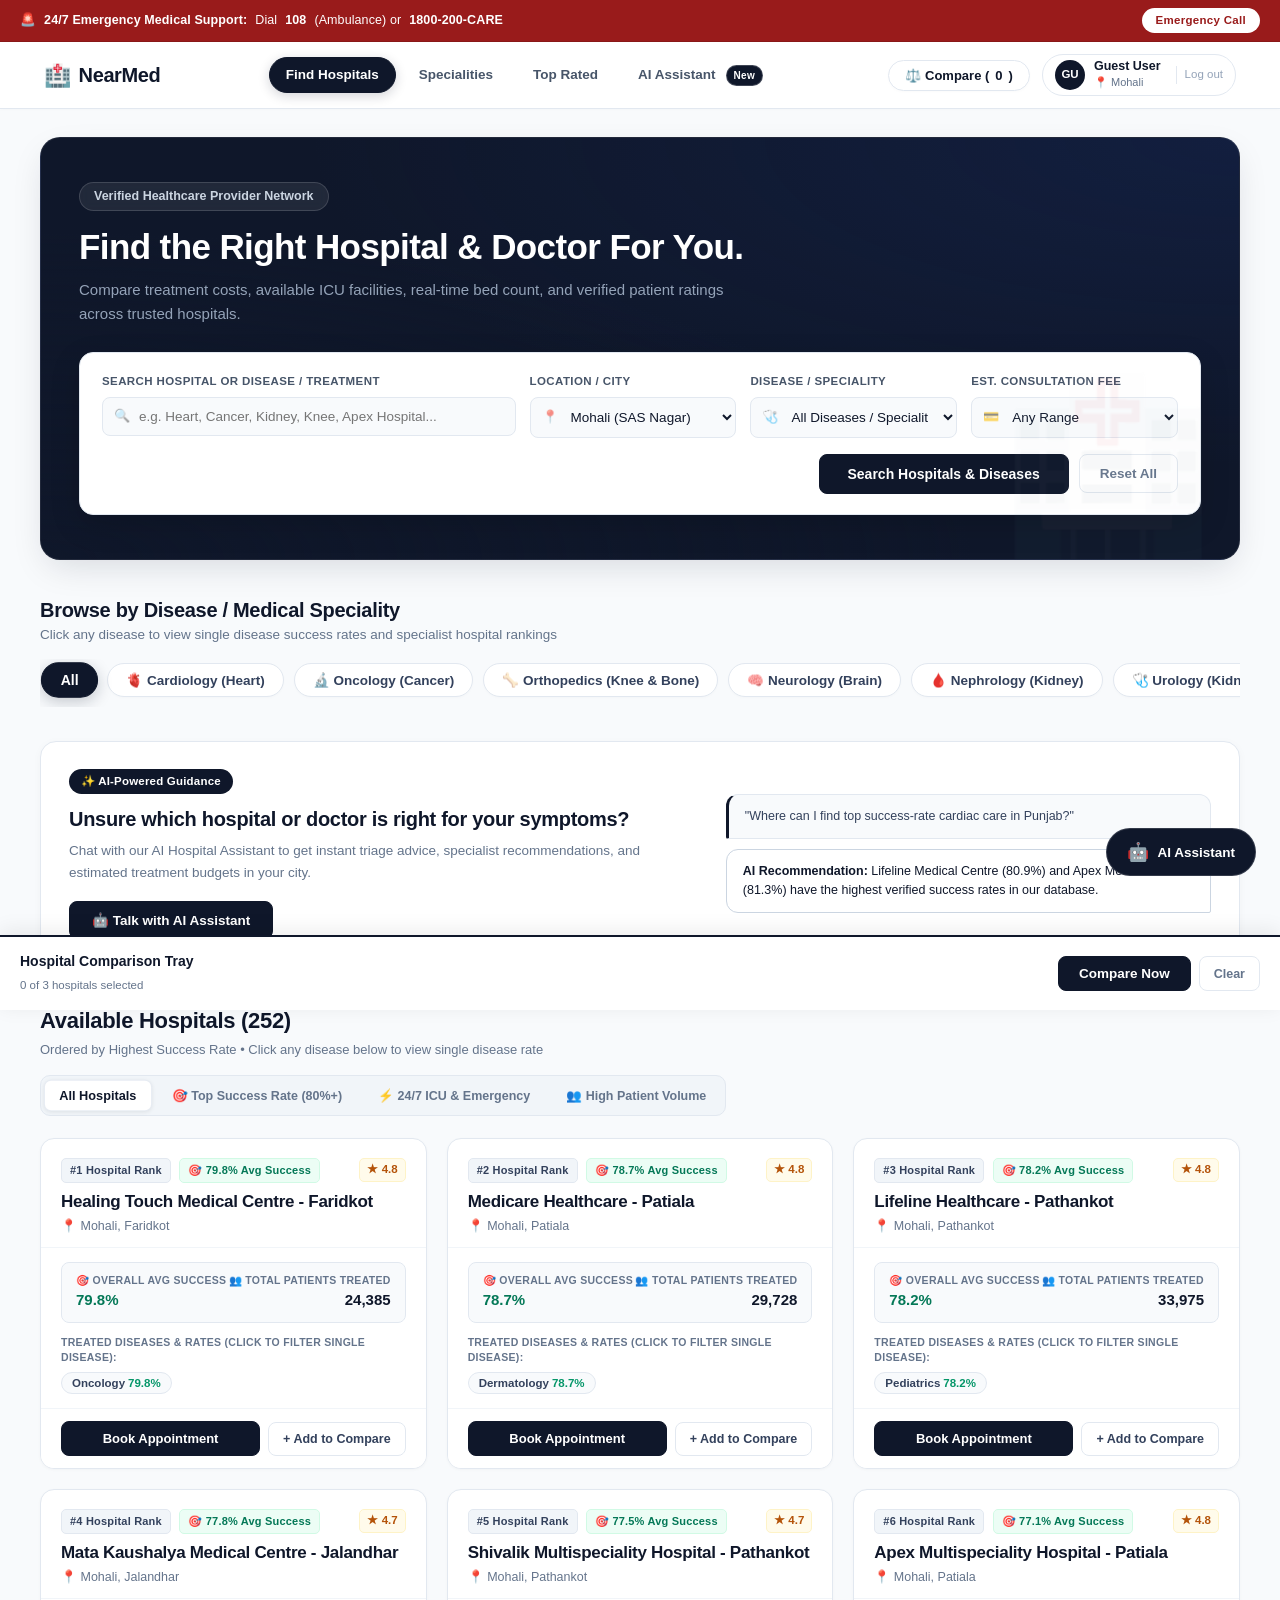
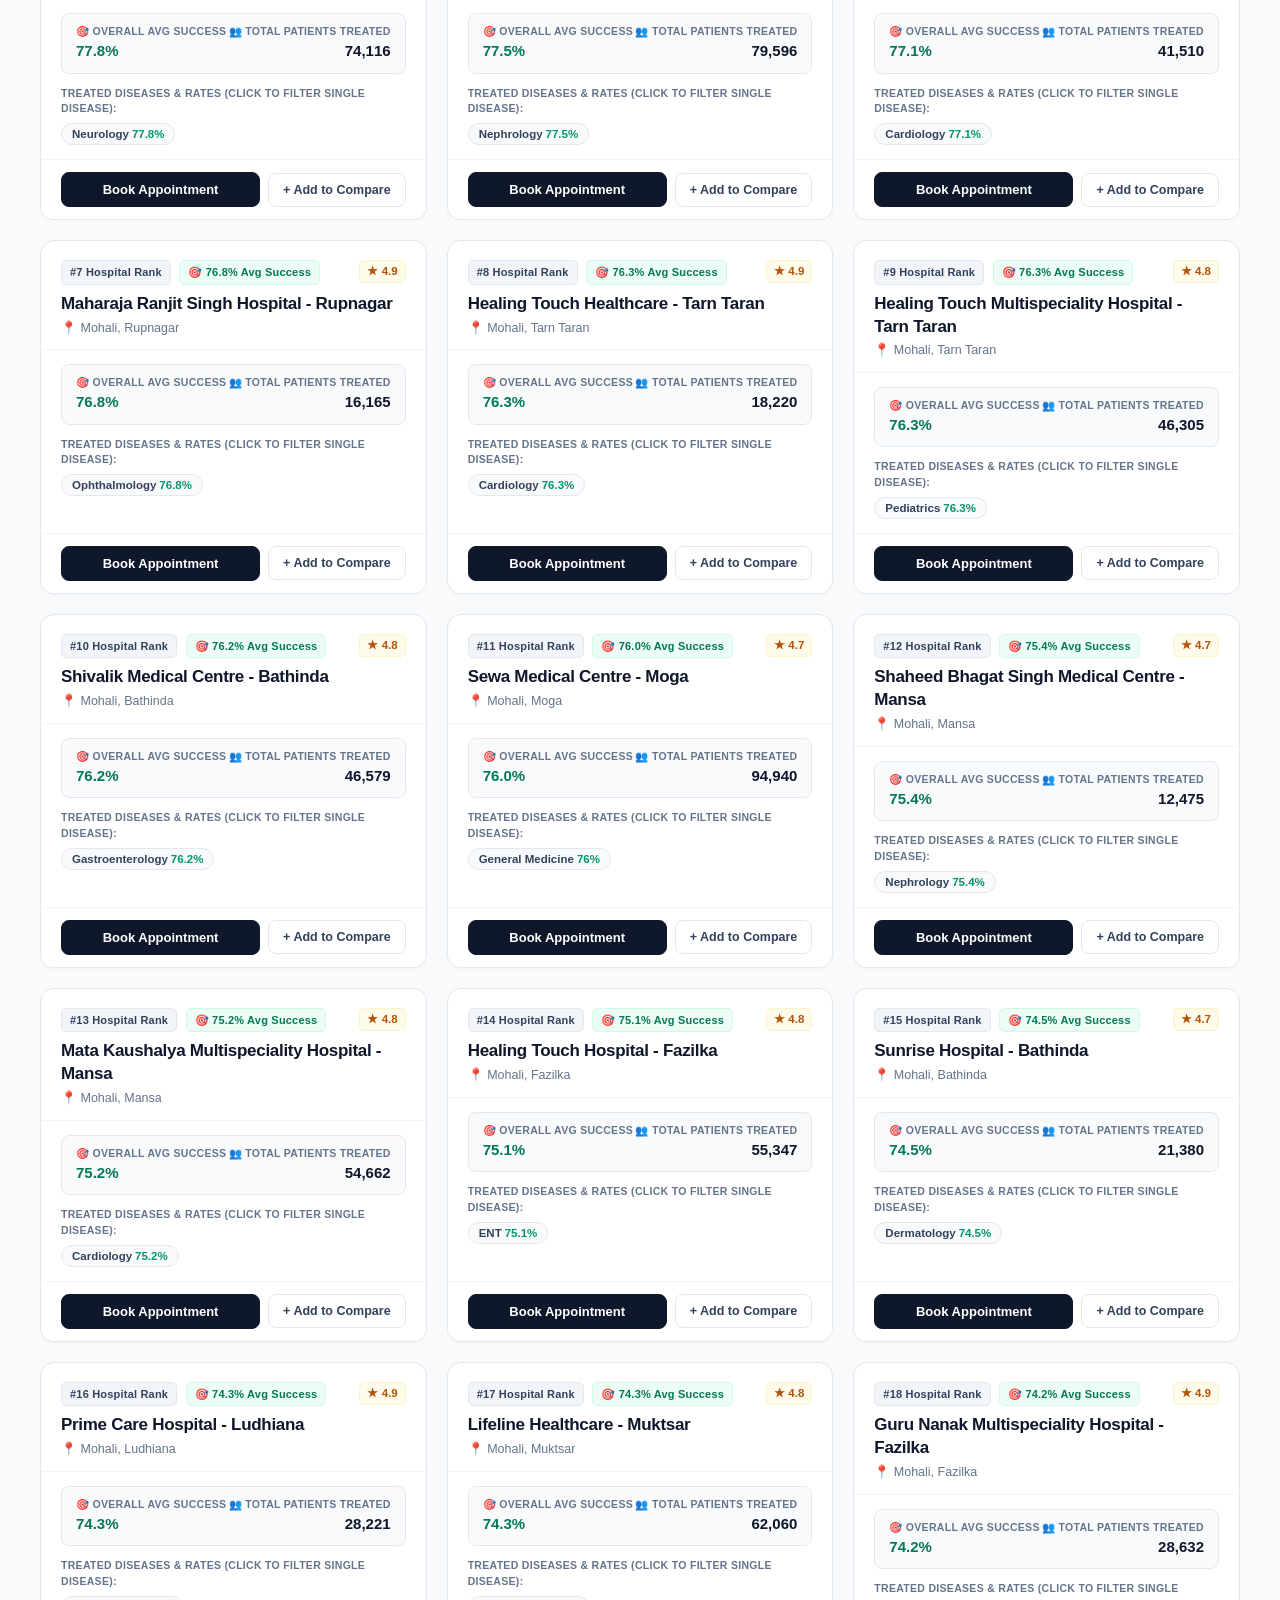
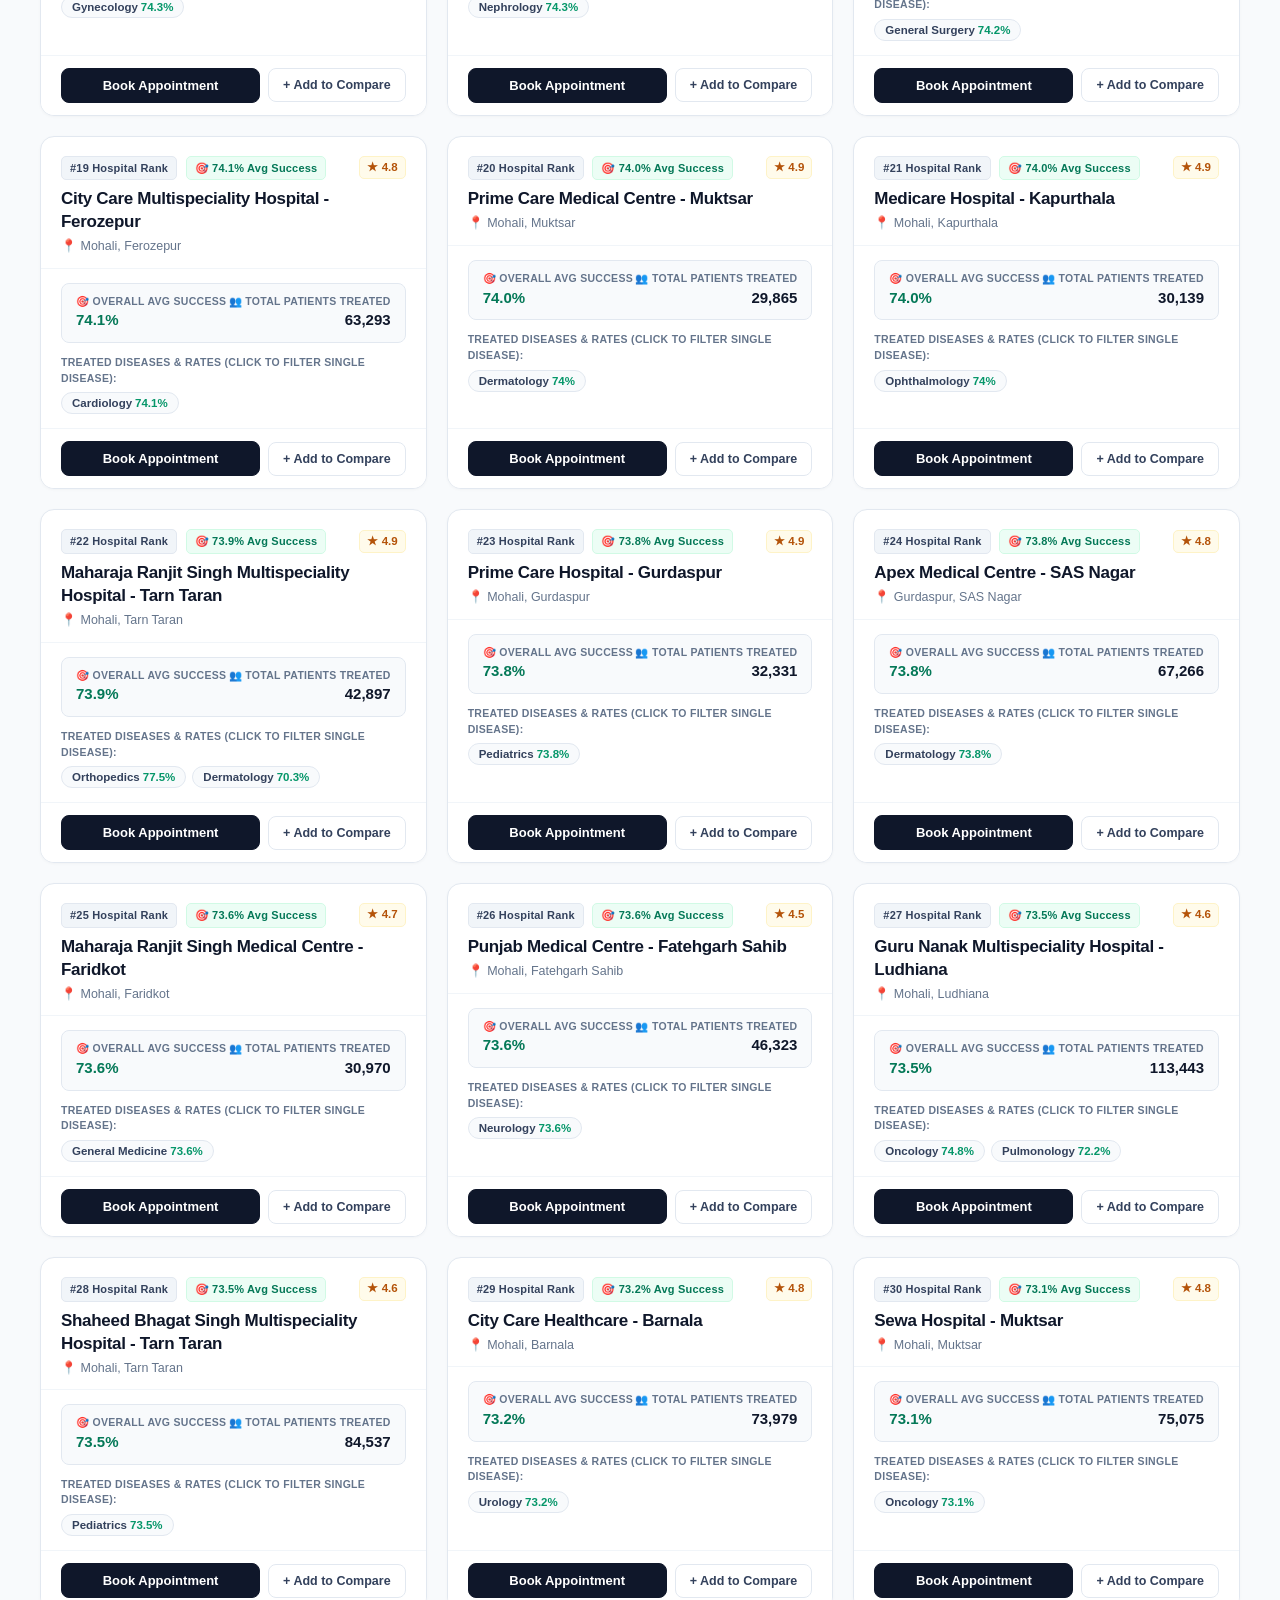
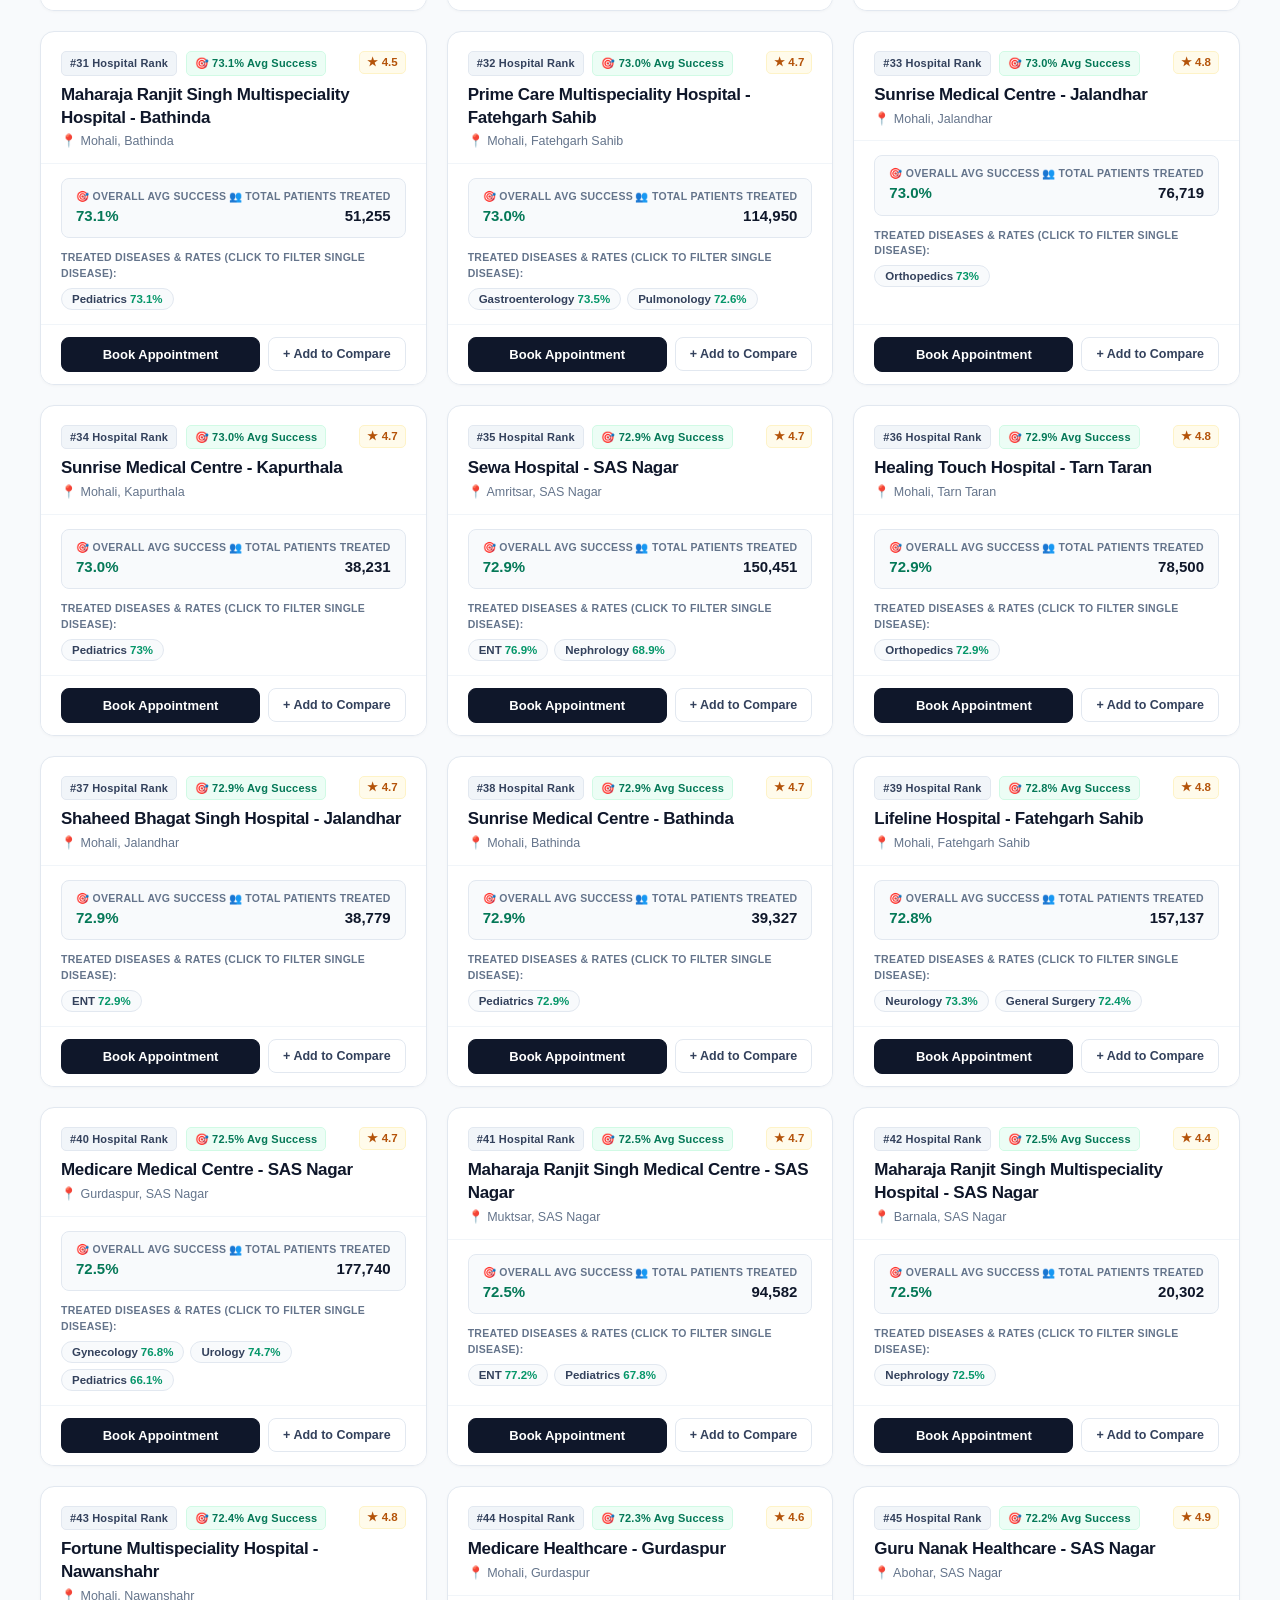
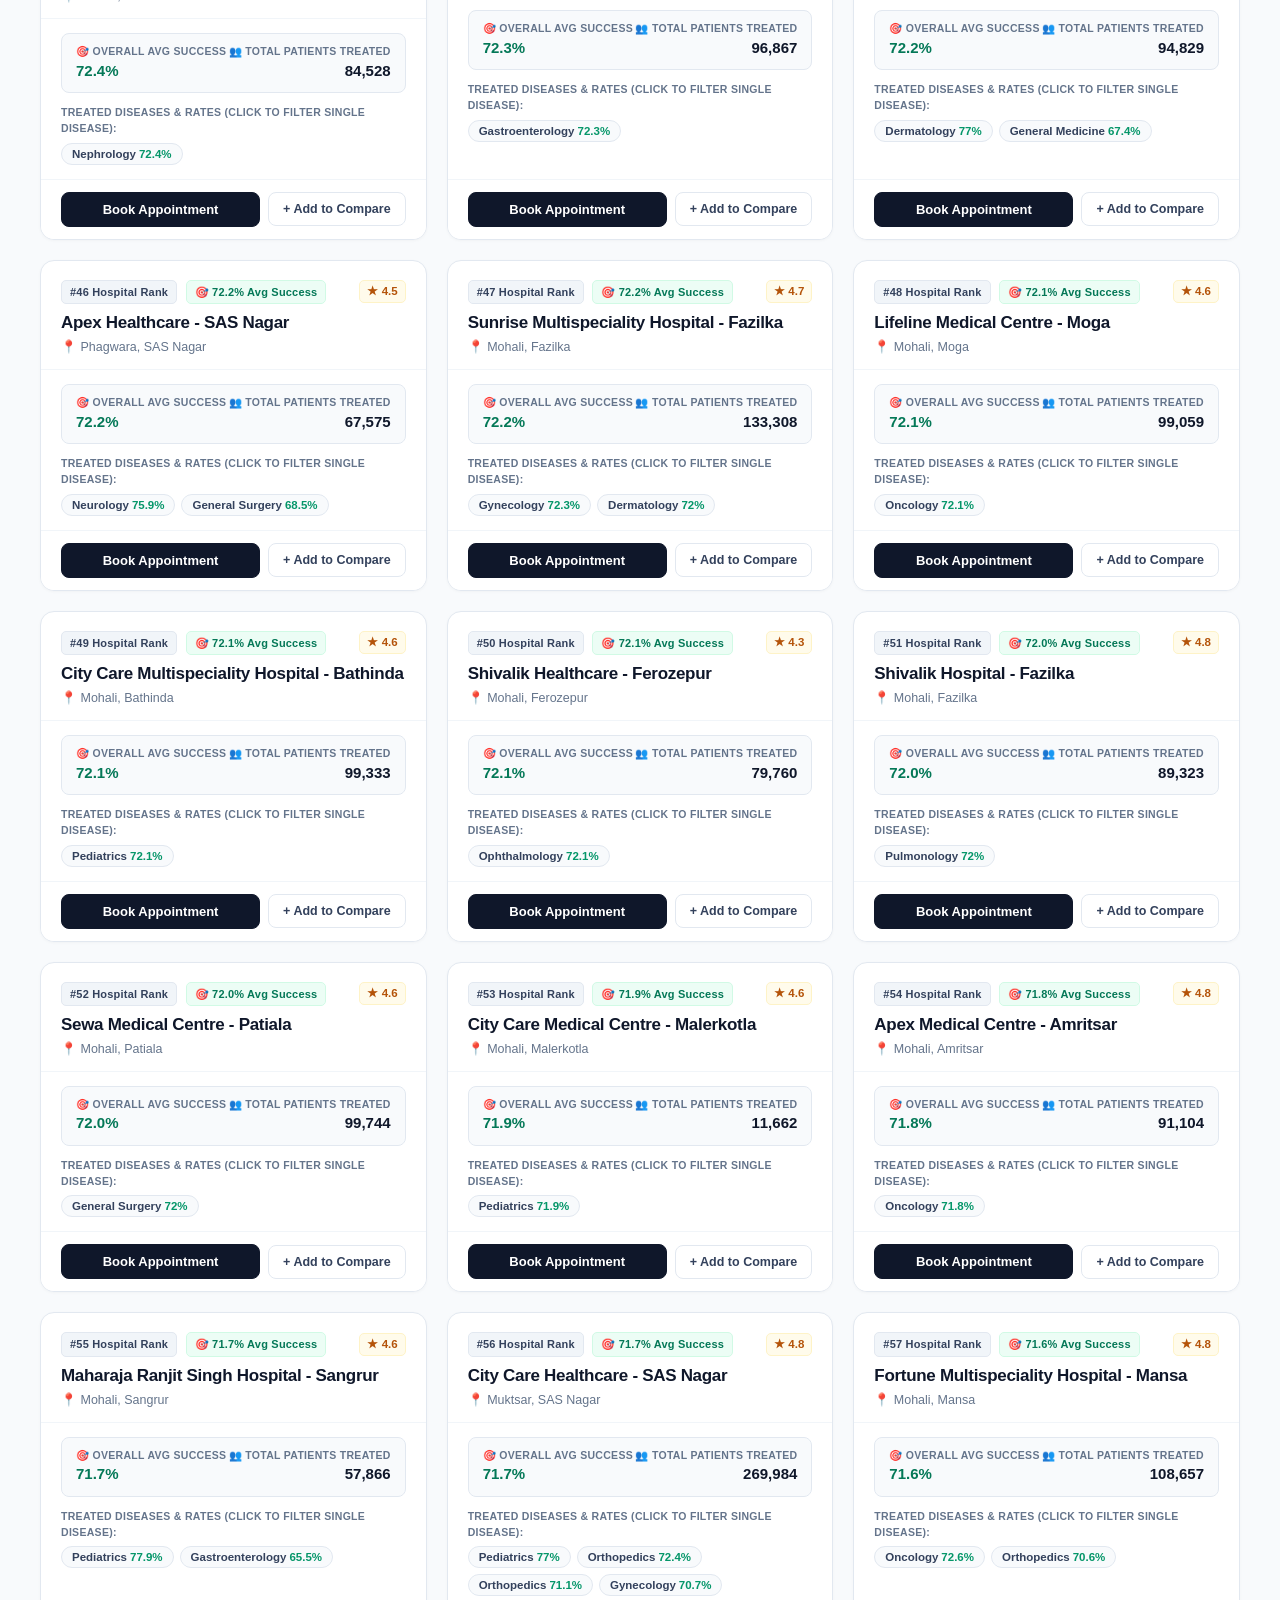
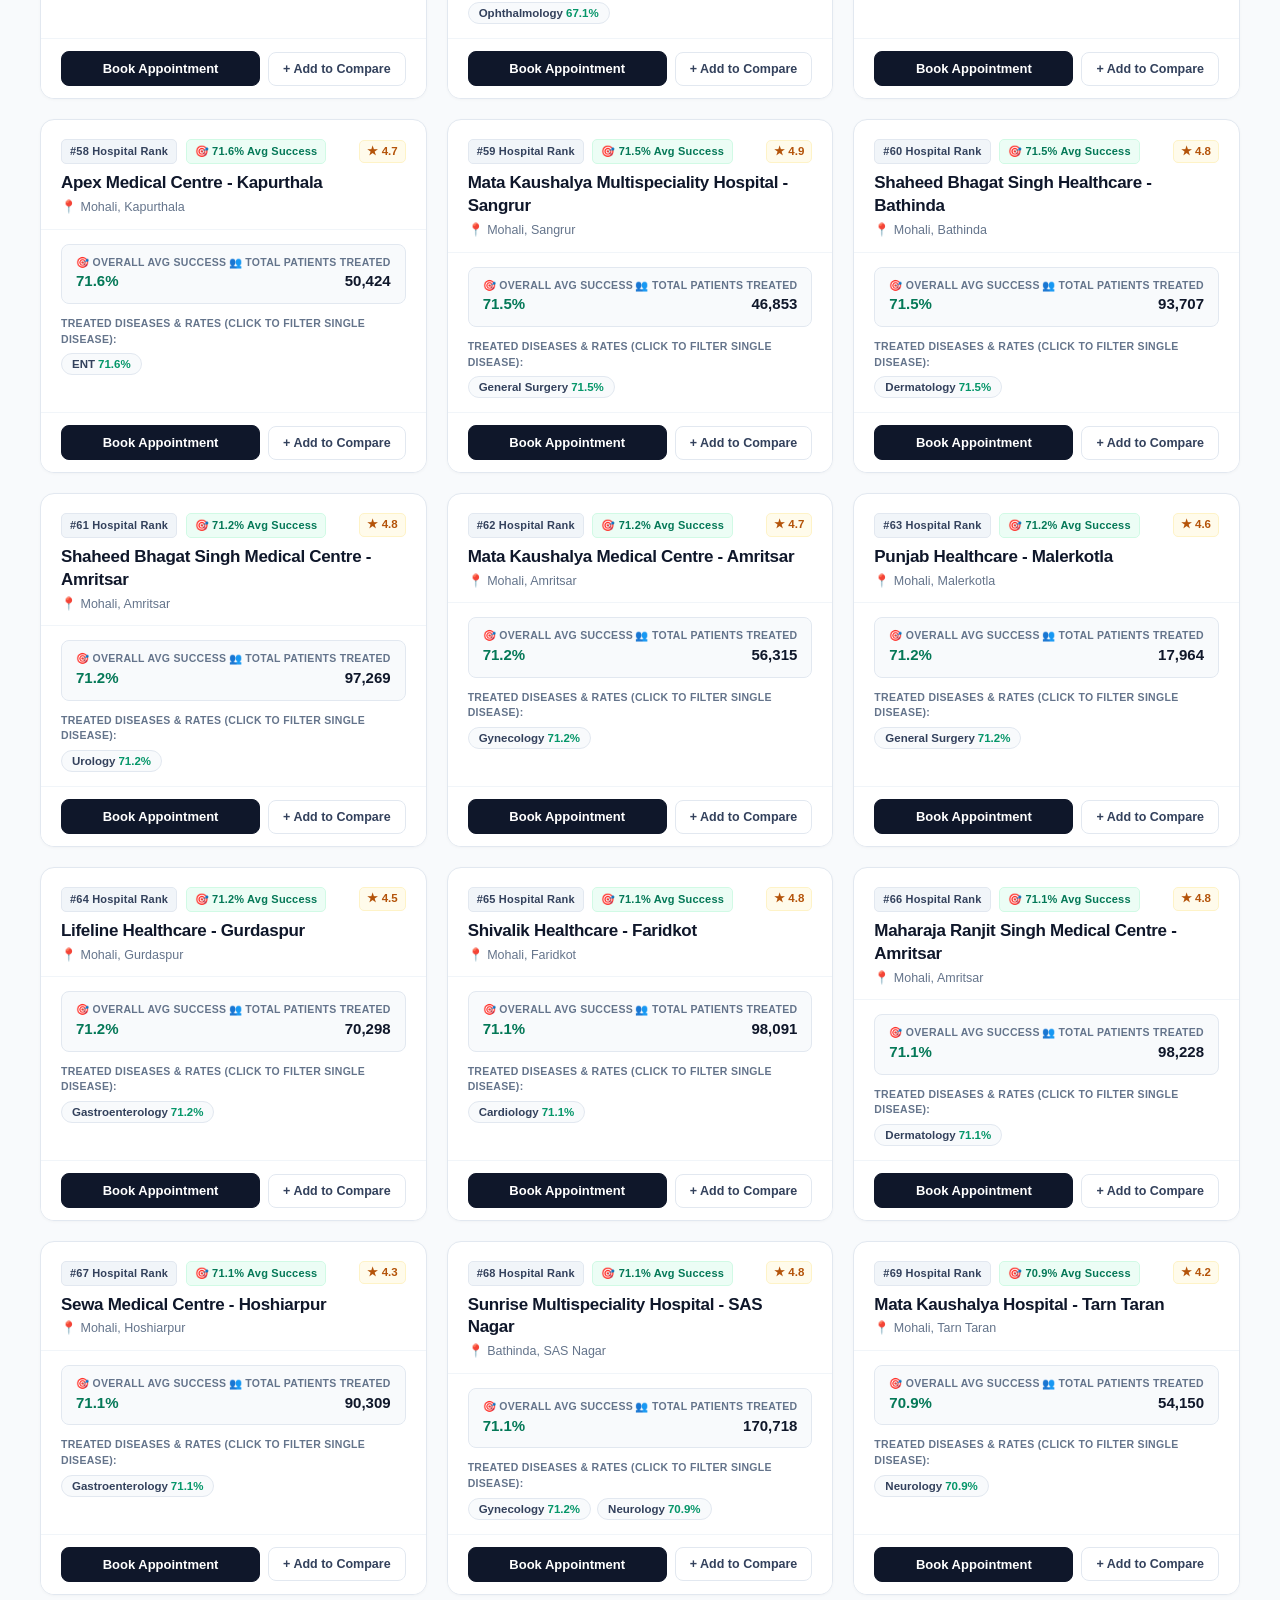
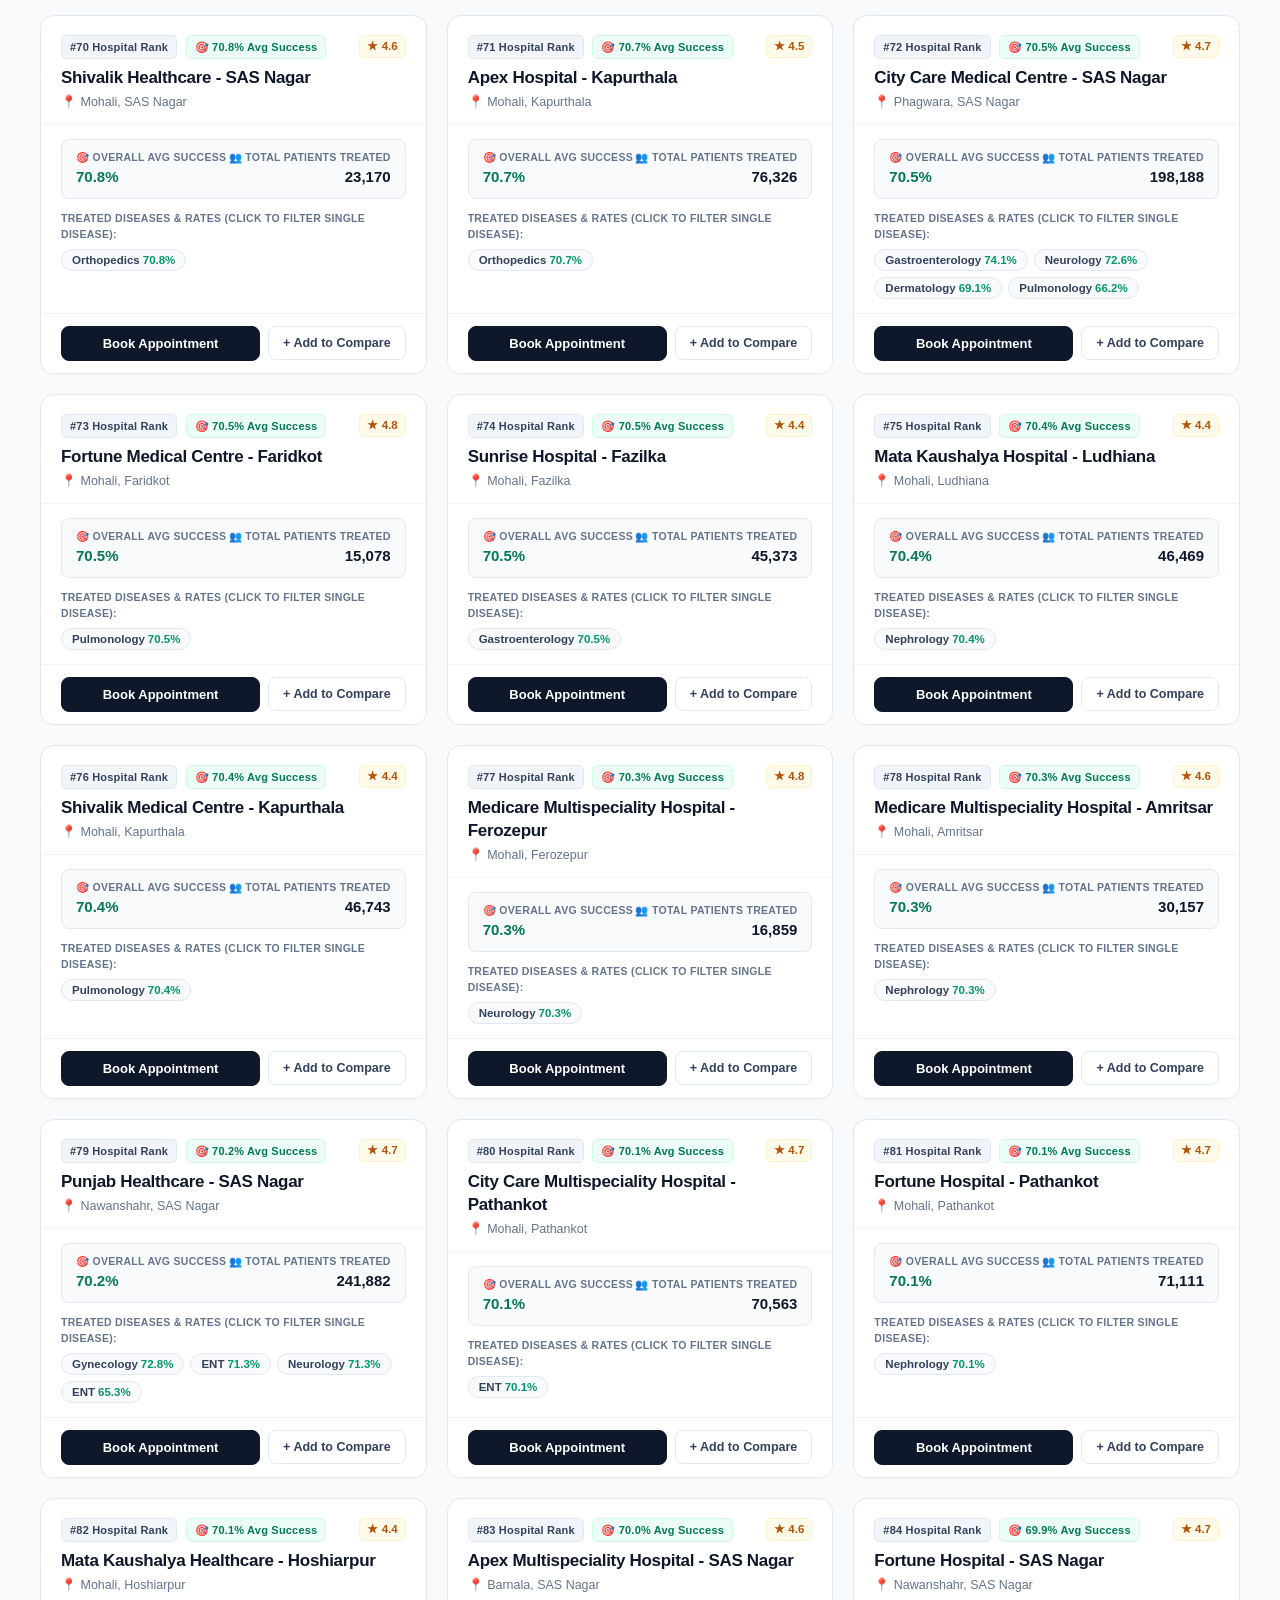
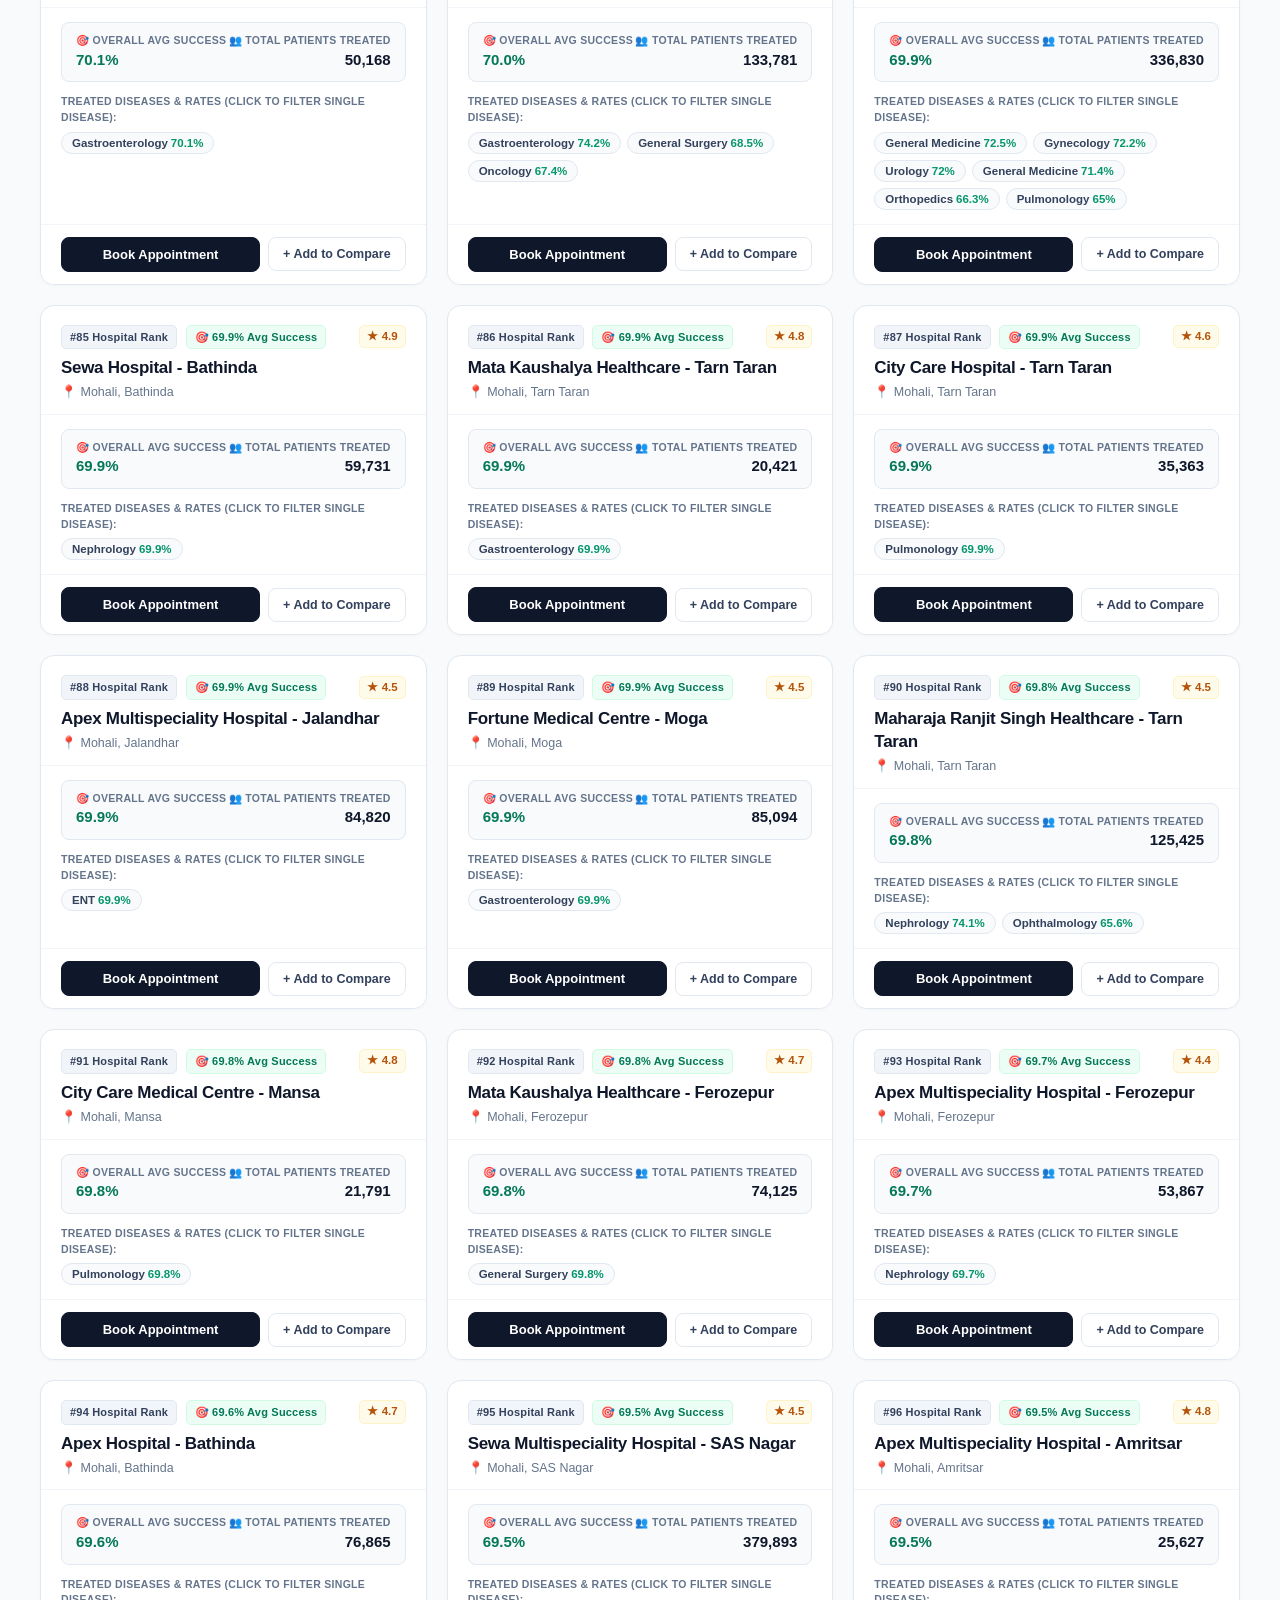
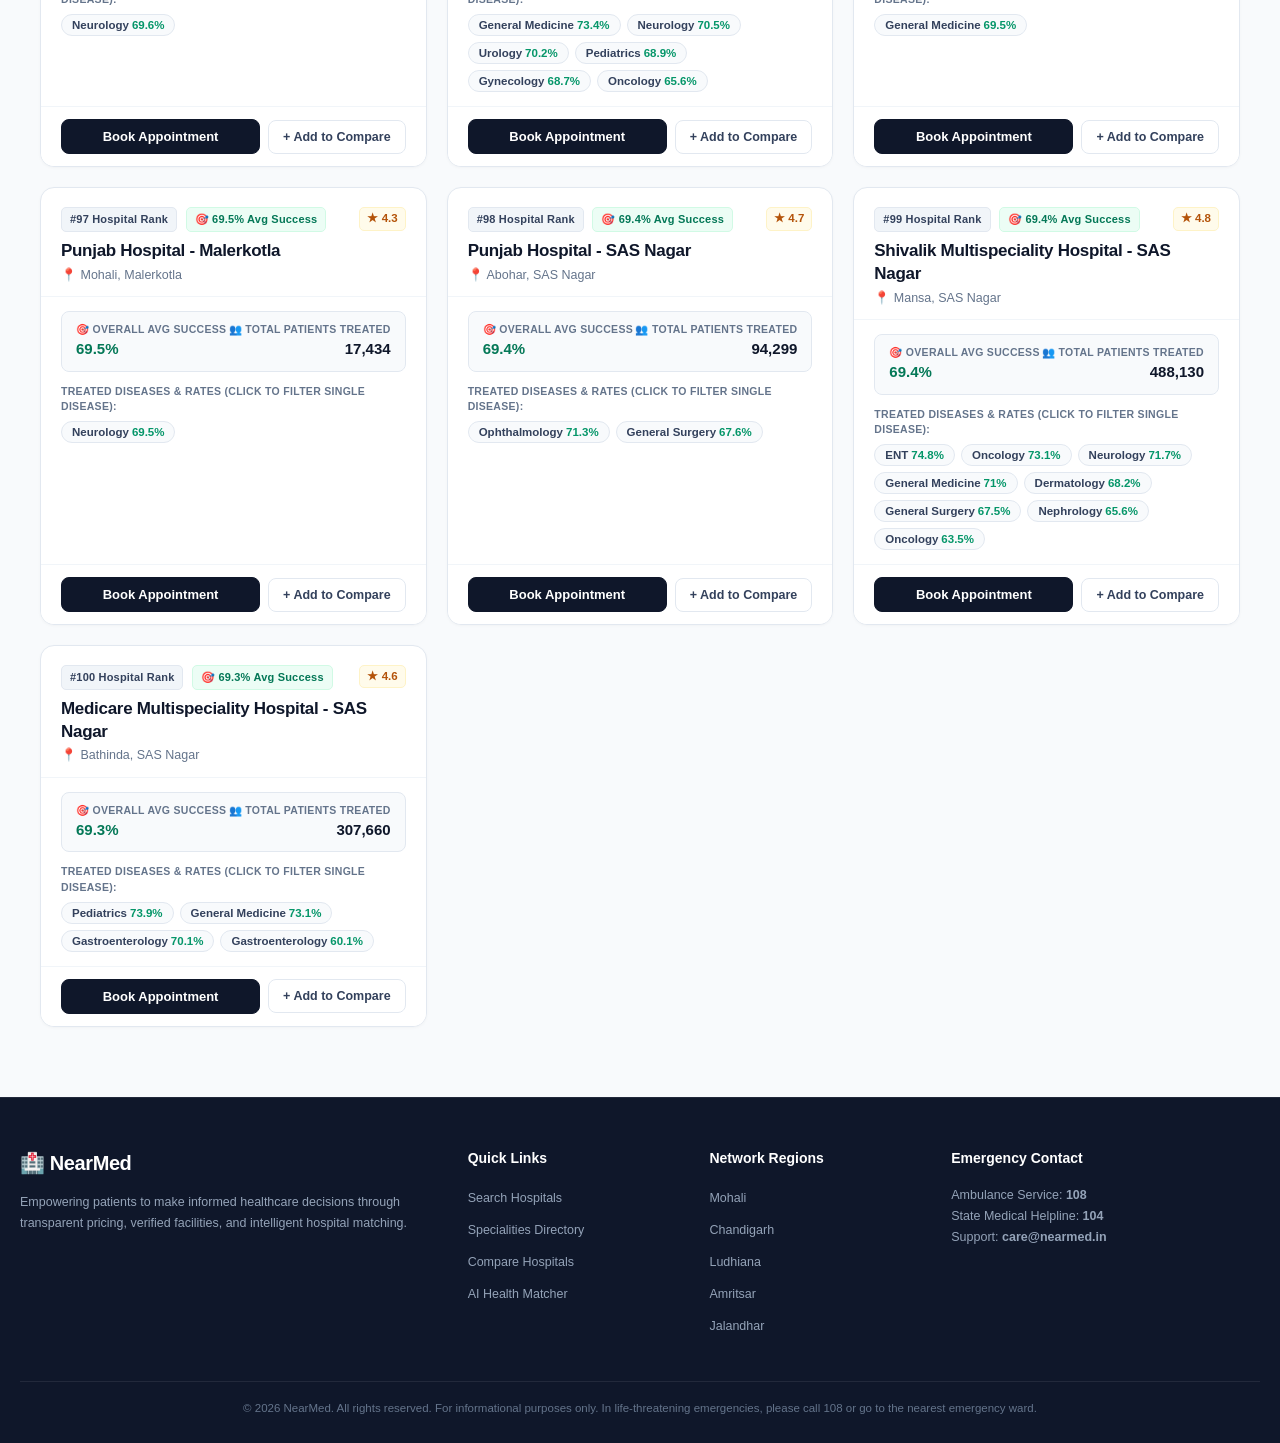
==== home.html @ ed42b448 "Deploying Hospital Find website" ====
<!DOCTYPE html>
<html lang="en">
<head>
    <meta charset="UTF-8">
    <meta name="viewport" content="width=device-width, initial-scale=1.0">
    <title>NearMed - Find, Compare & Book Top Hospitals</title>
    <link rel="stylesheet" href="home.css">
</head>
<body>

    <!-- Emergency Toll-Free Alert Banner -->
    <div class="emergency-bar">
        <div class="emergency-content">
            <span>🚨 <strong>24/7 Emergency Medical Support:</strong> Dial <strong>108</strong> (Ambulance) or <strong>1800-200-CARE</strong></span>
            <a href="tel:108" class="emergency-call-btn">Emergency Call</a>
        </div>
    </div>

    <!-- Navigation Bar -->
    <header class="navbar">
        <div class="nav-container">
            <a href="home.html" class="logo">
                <span class="logo-icon">🏥</span>
                <span class="logo-text">NearMed</span>
            </a>

            <nav class="nav-links" id="main-nav">
                <a href="#search-section" class="nav-btn active">Find Hospitals</a>
                <a href="#specialities" class="nav-btn">Specialities</a>
                <a href="#hospitals" class="nav-btn">Top Rated</a>
                <a href="#ai-assistant" class="nav-btn" id="nav-ai-btn">AI Assistant <span class="badge-ai">New</span></a>
            </nav>

            <div class="nav-actions">
                <!-- Compare Counter Button -->
                <button class="compare-nav-btn" id="open-compare-btn" title="View Hospital Comparison">
                    ⚖️ Compare (<span id="compare-count">0</span>)
                </button>

                <!-- User Profile / City Welcome (Populated after registration) -->
                <div class="user-profile">
                    <div class="avatar" id="user-avatar">HC</div>
                    <div class="user-details">
                        <span class="user-name" id="user-display-name">Welcome!</span>
                        <span class="user-location" id="user-display-city">📍 Mohali</span>
                    </div>
                    <a href="index.html" class="logout-btn" title="Change Account / Log out">Log out</a>
                </div>
            </div>
        </div>
    </header>

    <!-- Main Content Container -->
    <main class="main-wrapper">

        <!-- Hero Section with Integrated Search -->
        <section class="hero-section" id="search-section">
            <div class="hero-content">
                <div class="hero-tagline">Verified Healthcare Provider Network</div>
                <h1>Find the Right Hospital &amp; Doctor For You.</h1>
                <p>Compare treatment costs, available ICU facilities, real-time bed count, and verified patient ratings across trusted hospitals.</p>
                
                <!-- Advanced Multi-Filter Search Bar -->
                <div class="search-box-card">
                    <form id="hospital-search-form" onsubmit="event.preventDefault(); (window.applyFilters || fetchHospitalsFromServer)();">
                        <div class="search-inputs-grid">
                            
                            <!-- Search by Name or Treatment -->
                            <div class="input-field">
                                <label for="search-input">Search Hospital or Disease / Treatment</label>
                                <div class="input-with-icon">
                                    <span class="field-icon">🔍</span>
                                    <input 
                                        type="text" 
                                        id="search-input" 
                                        placeholder="e.g. Heart, Cancer, Kidney, Knee, Apex Hospital..."
                                    >
                                </div>
                            </div>

                            <!-- City Dropdown -->
                            <div class="input-field">
                                <label for="city-filter">Location / City</label>
                                <div class="input-with-icon">
                                    <span class="field-icon">📍</span>
                                    <select id="city-filter">
                                        <option value="">All Cities / Regions</option>
                                        <option value="Abohar">Abohar</option>
                                        <option value="Amritsar">Amritsar</option>
                                        <option value="Barnala">Barnala</option>
                                        <option value="Bathinda">Bathinda</option>
                                        <option value="Chandigarh">Chandigarh (Tricity / Mohali)</option>
                                        <option value="Faridkot">Faridkot</option>
                                        <option value="Fatehgarh Sahib">Fatehgarh Sahib</option>
                                        <option value="Fazilka">Fazilka</option>
                                        <option value="Firozpur">Firozpur</option>
                                        <option value="Gurdaspur">Gurdaspur</option>
                                        <option value="Hoshiarpur">Hoshiarpur</option>
                                        <option value="Jalandhar">Jalandhar</option>
                                        <option value="Kapurthala">Kapurthala</option>
                                        <option value="Khanna">Khanna</option>
                                        <option value="Ludhiana">Ludhiana</option>
                                        <option value="Malerkotla">Malerkotla</option>
                                        <option value="Mansa">Mansa</option>
                                        <option value="Moga">Moga</option>
                                        <option value="Mohali">Mohali (SAS Nagar)</option>
                                        <option value="Muktsar">Muktsar</option>
                                        <option value="Nawanshahr">Nawanshahr</option>
                                        <option value="Pathankot">Pathankot</option>
                                        <option value="Patiala">Patiala</option>
                                        <option value="Phagwara">Phagwara</option>
                                        <option value="Rajpura">Rajpura</option>
                                        <option value="Rupnagar">Rupnagar</option>
                                        <option value="Sangrur">Sangrur</option>
                                        <option value="Tarn Taran">Tarn Taran</option>
                                    </select>
                                </div>
                            </div>

                            <!-- Speciality Dropdown with Disease Descriptions -->
                            <div class="input-field">
                                <label for="speciality-filter">Disease / Speciality</label>
                                <div class="input-with-icon">
                                    <span class="field-icon">🩺</span>
                                    <select id="speciality-filter">
                                        <option value="">All Diseases / Specialities</option>
                                        <option value="Cardiology">Cardiology (Heart Diseases, Attack, Angioplasty)</option>
                                        <option value="Oncology">Oncology (Cancer, Chemotherapy, Tumors)</option>
                                        <option value="Orthopedics">Orthopedics (Bones, Joints, Knee, Fractures)</option>
                                        <option value="Neurology">Neurology (Brain, Stroke, Paralysis, Nerves)</option>
                                        <option value="Nephrology">Nephrology (Kidney, Dialysis, Renal Failure)</option>
                                        <option value="Urology">Urology (Kidney Stones, Prostate, Bladder)</option>
                                        <option value="Gastroenterology">Gastroenterology (Stomach, Liver, Digestion)</option>
                                        <option value="Pulmonology">Pulmonology (Lungs, Asthma, Chest, TB)</option>
                                        <option value="General Surgery">General Surgery (Appendix, Hernia, Operations)</option>
                                        <option value="Pediatrics">Pediatrics (Child Care, Infants &amp; Baby)</option>
                                        <option value="Gynecology">Gynecology (Pregnancy, Women's Health, PCOS)</option>
                                        <option value="Dermatology">Dermatology (Skin Diseases, Allergies, Hair)</option>
                                        <option value="Ophthalmology">Ophthalmology (Eye Care, Cataract, Vision)</option>
                                        <option value="ENT">ENT (Ear, Nose &amp; Throat Disorders)</option>
                                        <option value="General Medicine">General Medicine (Fever, Diabetes, Infections)</option>
                                        <option value="Emergency">24x7 Emergency &amp; Trauma Care</option>
                                    </select>
                                </div>
                            </div>

                            <!-- Price / Budget Tier -->
                            <div class="input-field">
                                <label for="budget-filter">Est. Consultation Fee</label>
                                <div class="input-with-icon">
                                    <span class="field-icon">💳</span>
                                    <select id="budget-filter">
                                        <option value="">Any Range</option>
                                        <option value="budget">Under ₹500 (Affordable)</option>
                                        <option value="mid">₹500 - ₹1,000 (Standard)</option>
                                        <option value="premium">₹1,000+ (Super Speciality)</option>
                                    </select>
                                </div>
                            </div>

                        </div>

                        <div class="search-submit-row">
                            <button type="submit" class="btn-primary-search">
                                <span>Search Hospitals &amp; Diseases</span>
                            </button>
                            <button type="button" class="btn-reset-search" onclick="resetFilters()">
                                Reset All
                            </button>
                        </div>
                    </form>
                </div>
            </div>
        </section>

        <!-- Quick Speciality Carousel / Filter Chips -->
        <section class="speciality-chips-section" id="specialities">
            <div class="section-header">
                <h2>Browse by Disease / Medical Speciality</h2>
                <p>Click any disease to view single disease success rates and specialist hospital rankings</p>
            </div>
            
            <div class="chips-container" id="speciality-chips">
                <button class="chip active" data-spec="">All</button>
                <button class="chip" data-spec="Cardiology">🫀 Cardiology (Heart)</button>
                <button class="chip" data-spec="Oncology">🔬 Oncology (Cancer)</button>
                <button class="chip" data-spec="Orthopedics">🦴 Orthopedics (Knee &amp; Bone)</button>
                <button class="chip" data-spec="Neurology">🧠 Neurology (Brain)</button>
                <button class="chip" data-spec="Nephrology">🩸 Nephrology (Kidney)</button>
                <button class="chip" data-spec="Urology">🩺 Urology (Kidney Stones)</button>
                <button class="chip" data-spec="Gastroenterology">🍽️ Gastroenterology (Liver/Stomach)</button>
                <button class="chip" data-spec="Pulmonology">🫁 Pulmonology (Lungs/Asthma)</button>
                <button class="chip" data-spec="General Surgery">🩺 General Surgery</button>
                <button class="chip" data-spec="Pediatrics">👶 Pediatrics (Child Care)</button>
                <button class="chip" data-spec="Gynecology">🌸 Gynecology (Women Health)</button>
                <button class="chip" data-spec="Dermatology">🧴 Dermatology (Skin)</button>
                <button class="chip" data-spec="Ophthalmology">👁️ Ophthalmology (Eye Care)</button>
                <button class="chip" data-spec="ENT">👂 ENT (Ear/Nose/Throat)</button>
                <button class="chip" data-spec="General Medicine">💊 General Medicine (Fever/Diabetes)</button>
            </div>
        </section>

        <!-- AI Assistant Banner Callout -->
        <section class="ai-banner-card">
            <div class="ai-banner-content">
                <div class="ai-badge">✨ AI-Powered Guidance</div>
                <h3>Unsure which hospital or doctor is right for your symptoms?</h3>
                <p>Chat with our AI Hospital Assistant to get instant triage advice, specialist recommendations, and estimated treatment budgets in your city.</p>
                <button class="btn-ai-launch" onclick="toggleAIChat(true)">
                    🤖 Talk with AI Assistant
                </button>
            </div>
            <div class="ai-banner-illustration">
                <div class="ai-bubble">"Where can I find top success-rate cardiac care in Punjab?"</div>
                <div class="ai-response-preview">
                    <strong>AI Recommendation:</strong> Lifeline Medical Centre (80.9%) and Apex Medical Centre (81.3%) have the highest verified success rates in our database.
                </div>
            </div>
        </section>

        <!-- Hospitals Section -->
        <section class="hospitals-section" id="hospitals">
            <div class="hospitals-toolbar">
                <div class="results-meta">
                    <h2 id="results-count-heading">Available Hospitals</h2>
                    <span id="results-subtext">Ordered by Highest Success Rate • Verified Patients Treated</span>
                </div>

                <!-- Fast Filter Pills -->
                <div class="quick-filter-toggles">
                    <button class="filter-toggle active" data-filter="all">All Hospitals</button>
                    <button class="filter-toggle" data-filter="nabh">🎯 Top Success Rate (80%+)</button>
                    <button class="filter-toggle" data-filter="icu">⚡ 24/7 ICU &amp; Emergency</button>
                    <button class="filter-toggle" data-filter="cashless">👥 High Patient Volume</button>
                </div>
            </div>

            <!-- Active Single Disease Filter Notification Bar -->
            <div class="active-disease-bar" id="active-disease-bar" style="display: none;">
                <div class="active-disease-info">
                    <span class="active-disease-badge" id="active-disease-badge">🎯 Single Disease Mode: Cardiology</span>
                    <span class="active-disease-subtext" id="active-disease-subtext">Showing verified success rates &amp; rankings for this disease only. Cards for other diseases are hidden.</span>
                </div>
                <button type="button" class="btn-clear-disease" onclick="clearDiseaseFilter()">✕ Show All Diseases</button>
            </div>

            <!-- Hospital Cards Grid Container (Populated dynamically) -->
            <div class="hospital-grid" id="hospitals-container"></div>

            <!-- No Results Fallback -->
            <div class="no-results" id="no-results-msg" style="display: none;">
                <div class="no-results-icon">🏥🔍</div>
                <h3>No hospitals matched your search criteria</h3>
                <p>Try clearing your filters or selecting a different city or medical department.</p>
                <button class="btn-reset-search" onclick="resetFilters()">View All Hospitals</button>
            </div>
        </section>

    </main>

    <!-- Bottom Sticky Hospital Comparison Drawer -->
    <div class="compare-dock" id="compare-dock">
        <div class="compare-dock-inner">
            <div class="compare-dock-info">
                <strong>Hospital Comparison Tray</strong>
                <span id="compare-dock-text">0 of 3 hospitals selected</span>
            </div>
            <div class="compare-dock-items" id="compare-dock-list"></div>
            <div class="compare-dock-actions">
                <button class="btn-view-compare" onclick="openCompareModal()">Compare Now</button>
                <button class="btn-clear-compare" onclick="clearComparison()">Clear</button>
            </div>
        </div>
    </div>

    <!-- Comparison Modal -->
    <div class="modal-overlay" id="compare-modal">
        <div class="modal-card">
            <div class="modal-header">
                <h2>Hospital Comparison</h2>
                <button class="modal-close-btn" onclick="closeCompareModal()">&times;</button>
            </div>
            <div class="modal-body" id="compare-modal-content"></div>
        </div>
    </div>

    <!-- Floating AI Assistant Chat Widget -->
    <div class="ai-widget-container" id="ai-assistant">
        <!-- Floating Trigger Button -->
        <button class="ai-float-btn" id="ai-float-trigger" onclick="toggleAIChat()" title="Ask HospitalConnect AI">
            <span class="ai-icon">🤖</span>
            <span class="ai-label">AI Assistant</span>
        </button>

        <!-- Floating Chatbox Window -->
        <div class="ai-chat-window" id="ai-chat-window">
            <div class="chat-header">
                <div class="chat-header-info">
                    <span class="chat-avatar">🏥🤖</span>
                    <div>
                        <strong>HospitalConnect AI</strong>
                        <span class="status-online">● Online &amp; Ready</span>
                    </div>
                </div>
                <button class="chat-close-btn" onclick="toggleAIChat(false)">&times;</button>
            </div>

            <div class="chat-messages" id="chat-messages">
                <div class="chat-bubble ai">
                    Hello! I'm your HospitalConnect AI guide. How can I help you today?
                    <br><br>
                    You can ask about:
                    <ul>
                        <li>Best hospitals for specific treatments</li>
                        <li>Estimated surgery costs</li>
                        <li>Insurance coverage &amp; emergency care</li>
                    </ul>
                </div>
            </div>

            <div class="chat-quick-suggestions">
                <button onclick="sendQuickPrompt('Find best cardiology hospital in Mohali')">Cardiology in Mohali</button>
                <button onclick="sendQuickPrompt('Average cost of knee replacement surgery?')">Knee Surgery Cost</button>
                <button onclick="sendQuickPrompt('Which hospitals provide 24/7 emergency & cashless mediclaim?')">24/7 Emergency</button>
            </div>

            <form class="chat-input-form" onsubmit="event.preventDefault(); handleSendChatMessage();">
                <input 
                    type="text" 
                    id="chat-user-input" 
                    placeholder="Describe symptoms or ask about a hospital..." 
                    autocomplete="off"
                >
                <button type="submit" class="chat-send-btn">Send</button>
            </form>
        </div>
    </div>

    <!-- Booking Confirmation Modal -->
    <div class="modal-overlay" id="booking-modal">
        <div class="modal-card small-modal">
            <div class="modal-header">
                <h3 id="booking-hospital-name">Book Appointment</h3>
                <button class="modal-close-btn" onclick="closeBookingModal()">&times;</button>
            </div>
            <div class="modal-body">
                <p id="booking-hospital-sub" class="booking-sub">Selected Hospital</p>
                <form id="booking-form" onsubmit="handleConfirmBooking(event)">
                    <label>Patient Name</label>
                    <input type="text" id="book-patient-name" required placeholder="Enter patient name">

                    <label>Contact Phone</label>
                    <input type="tel" id="book-patient-phone" required placeholder="Enter mobile number">

                    <label>Preferred Date</label>
                    <input type="date" id="book-patient-date" required>

                    <label>Department / Speciality</label>
                    <select id="book-patient-spec" required>
                        <option value="General Medicine">General Medicine</option>
                        <option value="Cardiology">Cardiology</option>
                        <option value="Orthopedics">Orthopedics</option>
                        <option value="Neurology">Neurology</option>
                        <option value="Pediatrics">Pediatrics</option>
                    </select>

                    <button type="submit" class="btn-confirm-booking">Confirm Appointment Request</button>
                </form>
                <div id="booking-success-msg" class="success" style="display:none; margin-top:15px;">
                    ✅ Appointment requested! The hospital desk will call you shortly to confirm the slot.
                </div>
            </div>
        </div>
    </div>

    <!-- Footer -->
    <footer class="footer">
        <div class="footer-container">
            <div class="footer-col">
                <div class="logo">🏥 NearMed</div>
                <p>Empowering patients to make informed healthcare decisions through transparent pricing, verified facilities, and intelligent hospital matching.</p>
            </div>
            <div class="footer-col">
                <h4>Quick Links</h4>
                <ul>
                    <li><a href="#search-section">Search Hospitals</a></li>
                    <li><a href="#specialities">Specialities Directory</a></li>
                    <li><a href="javascript:void(0)" onclick="openCompareModal()">Compare Hospitals</a></li>
                    <li><a href="javascript:void(0)" onclick="toggleAIChat(true)">AI Health Matcher</a></li>
                </ul>
            </div>
            <div class="footer-col">
                <h4>Network Regions</h4>
                <ul>
                    <li><a href="javascript:void(0)" onclick="filterByCity('Mohali')">Mohali</a></li>
                    <li><a href="javascript:void(0)" onclick="filterByCity('Chandigarh')">Chandigarh</a></li>
                    <li><a href="javascript:void(0)" onclick="filterByCity('Ludhiana')">Ludhiana</a></li>
                    <li><a href="javascript:void(0)" onclick="filterByCity('Amritsar')">Amritsar</a></li>
                    <li><a href="javascript:void(0)" onclick="filterByCity('Jalandhar')">Jalandhar</a></li>
                </ul>
            </div>
            <div class="footer-col">
                <h4>Emergency Contact</h4>
                <p>Ambulance Service: <strong>108</strong></p>
                <p>State Medical Helpline: <strong>104</strong></p>
                <p>Support: <strong>care@nearmed.in</strong></p>
            </div>
        </div>
        <div class="footer-bottom">
            <p>&copy; 2026 NearMed. All rights reserved. For informational purposes only. In life-threatening emergencies, please call 108 or go to the nearest emergency ward.</p>
        </div>
    </footer>

    <!-- Home Page Logic -->
    <script src="home.js"></script>
    <script>
        (function () {
            // Connect frontend to the local server
            const API_BASE = (window.location.protocol === 'http:' || window.location.protocol === 'https:')
                ? window.location.origin
                : 'http://127.0.0.1:8000';

            const hospitalListEl = document.getElementById('hospitals-container');
            const noResultsEl = document.getElementById('no-results-msg');
            const resultsHeadingEl = document.getElementById('results-count-heading');
            const resultsSubtextEl = document.getElementById('results-subtext');

            function renderHospitalCards(hospitals, options) {
                if (typeof window.renderHospitals === 'function') {
                    window.renderHospitals(hospitals, options);
                    return;
                }
                if (!hospitalListEl) return;

                hospitalListEl.innerHTML = '';

                if (!Array.isArray(hospitals) || hospitals.length === 0) {
                    if (noResultsEl) noResultsEl.style.display = 'block';
                    if (resultsHeadingEl) resultsHeadingEl.textContent = 'No Hospitals Found';
                    if (resultsSubtextEl) resultsSubtextEl.textContent = 'Try changing the search filters.';
                    return;
                }

                // Normalize data and sort strictly by success rate descending
                const normalized = hospitals.map(h => ({
                    id: h.id || ((h.hospital_name || h.name || 'hosp') + '-' + (h.district || h.city || '')).toLowerCase().replace(/[^a-z0-9]+/g, '-'),
                    name: h.hospital_name || h.name || 'Hospital',
                    city: h.city || 'Punjab',
                    district: h.district || '',
                    speciality: h.speciality || h.specialization || h.department || 'General Care',
                    rating: Number(h.hospital_rating || h.rating || 4.5) || 4.5,
                    success_rate: Number(h.success_rate || 0) || 0,
                    no_of_patients_treated: Number(h.no_of_patients_treated || 0) || 0,
                    overall_rank: h.overall_rank || '',
                    speciality_rank: h.speciality_rank || '',
                    service_readiness: Number(h.service_readiness_pct || 0) || 0
                }));

                // Sort by success rate in descending order
                normalized.sort((a, b) => b.success_rate - a.success_rate);

                // Store for compare modal
                window.allLoadedHospitals = normalized;

                if (noResultsEl) noResultsEl.style.display = 'none';
                if (resultsHeadingEl) resultsHeadingEl.textContent = `Available Hospitals (${normalized.length})`;
                if (resultsSubtextEl) resultsSubtextEl.textContent = 'Ordered by Success Rate (Highest to Lowest) • Showing Patients Treated';

                // Display top results (up to 120 for smooth performance)
                const toShow = normalized.slice(0, 120);

                toShow.forEach((hospital, index) => {
                    const card = document.createElement('div');
                    card.className = 'hospital-card';
                    card.style.animationDelay = `${(index % 12) * 0.04}s`;
                    card.setAttribute('data-id', hospital.id);

                    const locationText = hospital.city && hospital.district && hospital.city !== hospital.district
                        ? `${hospital.city}, ${hospital.district}`
                        : (hospital.city || hospital.district || 'Punjab');

                    const safeName = (hospital.name || 'Hospital').replace(/'/g, "\\'");

                    card.innerHTML = `
                        <div class="card-header">
                            <div class="card-top-badges">
                                <div>
                                    <span class="badge-tag badge-nabh">#${index + 1} Success Rank</span>
                                    <span class="badge-tag badge-emergency" style="margin-left: 4px;">🎯 ${hospital.success_rate}% Success</span>
                                </div>
                                <div class="rating-badge">★ ${hospital.rating.toFixed(1)}</div>
                            </div>
                            <h3 class="hospital-name">${hospital.name}</h3>
                            <div class="hospital-loc">📍 ${locationText}</div>
                        </div>

                        <div class="card-body">
                            <div>
                                <div class="price-label" style="margin-bottom: 6px;">Speciality</div>
                                <div class="specialities-tags">
                                    <span class="spec-pill">${hospital.speciality}</span>
                                </div>
                            </div>

                            <div class="card-pricing-row">
                                <div class="price-item">
                                    <span class="price-label">🎯 Success Rate</span>
                                    <span class="price-val" style="color: #047857; font-size: 15px;">${hospital.success_rate}%</span>
                                </div>
                                <div class="price-item" style="text-align: right;">
                                    <span class="price-label">👥 Patients Treated</span>
                                    <span class="price-val" style="color: #0f172a; font-size: 15px;">${hospital.no_of_patients_treated.toLocaleString()}</span>
                                </div>
                            </div>
                        </div>

                        <div class="card-footer">
                            <button class="btn-book" onclick="openBookingModal('${hospital.id}', '${safeName}', '${hospital.city}')">
                                Book Appointment
                            </button>
                            <button class="btn-add-compare" onclick="toggleCompareHospital('${hospital.id}')">
                                + Compare
                            </button>
                        </div>
                    `;
                    hospitalListEl.appendChild(card);
                });
            }

            function parseCsvHospitals(csvText) {
                const lines = csvText.trim().split(/\r?\n/).filter(Boolean);
                if (!lines.length) return [];

                const headers = lines[0].split(',').map((header) => header.trim().replace(/^"|"$/g, ''));
                const rows = lines.slice(1).map((line) => {
                    const values = line.match(/("[^"]*(?:""[^"]*)*"|[^,]+)/g) || [];
                    const normalized = values.map((value) => value.trim().replace(/^"|"$/g, '').replace(/""/g, '"'));
                    const row = {};
                    headers.forEach((header, index) => {
                        row[header] = normalized[index] ?? '';
                    });
                    return row;
                });

                const parsed = rows.map((row) => ({
                    id: ((row.hospital_name || row.name || 'hosp') + '-' + (row.district || row.city || '')).toLowerCase().replace(/[^a-z0-9]+/g, '-'),
                    hospital_name: row.hospital_name || row.name || row.hospital || 'Hospital',
                    name: row.hospital_name || row.name || row.hospital || 'Hospital',
                    city: row.city || row.City || 'Unknown City',
                    district: row.district || row.District || '',
                    speciality: row.speciality || row.specialization || row.department || 'General Care',
                    hospital_rating: Number(row.hospital_rating || row.rating || row.Rating || 4.5) || 4.5,
                    rating: Number(row.hospital_rating || row.rating || row.Rating || 4.5) || 4.5,
                    success_rate: Number(row.success_rate || row['success rate'] || 0) || 0,
                    no_of_patients_treated: Number(row.no_of_patients_treated || row['no of patients treated'] || 0) || 0,
                    service_readiness_pct: Number(row.service_readiness_pct || 0) || 0,
                    ranking_score: Number(row.ranking_score || 0) || 0,
                    overall_rank: row.overall_rank || '',
                    speciality_rank: row.speciality_rank || ''
                }));

                // Sort descending by success rate
                parsed.sort((a, b) => b.success_rate - a.success_rate);
                return parsed;
            }

            async function fetchHospitalsCsvFallback() {
                const csvUrl = 'hospitals%202.csv';
                try {
                    const response = await fetch(csvUrl, { method: 'GET', credentials: 'same-origin' });
                    if (!response.ok) throw new Error('CSV fallback unavailable.');
                    const csvText = await response.text();
                    const hospitals = parseCsvHospitals(csvText);
                    if (hospitals.length) {
                        renderHospitalCards(hospitals);
                        return;
                    }
                    throw new Error('No records found in hospitals 2.csv');
                } catch (error) {
                    console.warn('Hospitals CSV fallback failed:', error);
                    if (typeof window.applyFilters === 'function') {
                        window.applyFilters();
                    }
                    if (resultsHeadingEl) {
                        resultsHeadingEl.textContent = 'Available Hospitals';
                    }
                    if (resultsSubtextEl) {
                        resultsSubtextEl.textContent = 'Showing locally filtered results';
                    }
                }
            }

            async function fetchHospitalsFromServer() {
                if (typeof window.applyFilters === 'function') {
                    window.applyFilters();
                    return;
                }
                const searchVal = document.getElementById('search-input')?.value?.trim() || '';
                const city = document.getElementById('city-filter')?.value || '';
                const speciality = document.getElementById('speciality-filter')?.value || '';
                const budget = document.getElementById('budget-filter')?.value || '';

                const params = new URLSearchParams();
                if (searchVal) params.append('q', searchVal);
                if (city) params.append('city', city);
                if (speciality) params.append('speciality', speciality);
                if (budget) params.append('budget', budget);

                try {
                    const response = await fetch(`${API_BASE}/api/hospitals?${params.toString()}`, {
                        method: 'GET',
                        headers: { 'Accept': 'application/json' },
                        credentials: 'same-origin'
                    });

                    if (!response.ok) {
                        throw new Error('Unable to load hospitals from server.');
                    }

                    const data = await response.json();
                    const hospitals = Array.isArray(data) ? data : (data.hospitals || []);
                    renderHospitalCards(hospitals);
                } catch (error) {
                    console.warn('Server fetch fallback:', error);
                    await fetchHospitalsCsvFallback();
                }
            }

            async function submitBookingToServer(event) {
                event.preventDefault();
                const bookingForm = document.getElementById('booking-form');
                if (!bookingForm) return;

                const payload = {
                    hospital: document.getElementById('booking-hospital-name')?.textContent || 'Hospital',
                    patient_name: document.getElementById('book-patient-name')?.value,
                    phone: document.getElementById('book-patient-phone')?.value,
                    date: document.getElementById('book-patient-date')?.value,
                    speciality: document.getElementById('book-patient-spec')?.value
                };

                try {
                    const response = await fetch(`${API_BASE}/api/book-appointment`, {
                        method: 'POST',
                        headers: { 'Content-Type': 'application/json' },
                        credentials: 'same-origin',
                        body: JSON.stringify(payload)
                    });

                    if (!response.ok) {
                        throw new Error('Booking request failed.');
                    }

                    const successMsg = document.getElementById('booking-success-msg');
                    if (successMsg) {
                        successMsg.style.display = 'block';
                    }
                    bookingForm.reset();
                } catch (error) {
                    console.error('Booking Error:', error);
                    alert('Unable to send appointment request to the server right now. Please try again.');
                }
            }

            async function sendAssistantMessageToServer(prompt) {
                try {
                    const response = await fetch(`${API_BASE}/api/ai-chat`, {
                        method: 'POST',
                        headers: { 'Content-Type': 'application/json' },
                        credentials: 'same-origin',
                        body: JSON.stringify({ message: prompt })
                    });

                    if (!response.ok) {
                        throw new Error('AI assistant unavailable.');
                    }

                    const data = await response.json();
                    const reply = data.reply || data.message || 'I can help you find the right hospital.';
                    const chatMessages = document.getElementById('chat-messages');
                    if (chatMessages) {
                        const botMessage = document.createElement('div');
                        botMessage.className = 'chat-bubble ai';
                        botMessage.innerHTML = reply;
                        chatMessages.appendChild(botMessage);
                        chatMessages.scrollTop = chatMessages.scrollHeight;
                    }
                } catch (error) {
                    console.warn('AI chat fallback:', error);
                    if (typeof window.handleSendChatMessage === 'function') {
                        window.handleSendChatMessage();
                    }
                }
            }

            // NOTE: applyFilters, resetFilters, filterByCity are defined and exported
            // by home.js (window.applyFilters = applyFilters at end of file).
            // Do NOT override them here — home.js handles all client-side filtering
            // using window.ALL_HOSPITALS for accurate, no-blank-screen results.

            document.addEventListener('DOMContentLoaded', () => {
                // Booking form: send to server endpoint
                const bookingForm = document.getElementById('booking-form');
                if (bookingForm) {
                    bookingForm.addEventListener('submit', submitBookingToServer);
                }

                // AI Chat form: send to server endpoint
                const chatForm = document.querySelector('.chat-input-form');
                if (chatForm) {
                    chatForm.addEventListener('submit', function (event) {
                        event.preventDefault();
                        const input = document.getElementById('chat-user-input');
                        const message = input?.value?.trim();
                        if (!message) return;
                        sendAssistantMessageToServer(message);
                        if (input) input.value = '';
                    });
                }

                // Expose server-side helpers globally (used by quick prompts)
                window.fetchHospitalsFromServer = fetchHospitalsFromServer;
                window.sendAssistantMessageToServer = sendAssistantMessageToServer;

                // NOTE: Initial hospital load is handled by home.js → loadHospitalDataset()
                // which fetches from the server API or falls back to the CSV file.
                // home.js's DOMContentLoaded listener runs first (script tag before this inline block).
            });
        })();
    </script>
</body>
</html>
---- home.css ----
/* =========================================================
   HospitalConnect / VitalCare - Minimalist Nordic Luxury Theme
   Design System:
   - Primary Accent: Calm Deep Navy #0f172a / Slate #1e293b
   - Surface / Canvas: Pure Crisp White #ffffff / Off-White #f8fafc
   - Hairline Borders: 1px solid #e2e8f0 / Hover #cbd5e1
   - Accents: Sage Emerald #059669 (Success), Crimson #991b1b (Emergency)
   - Shadows: Diffused multi-layer ambient illumination
   - Interaction: Refined spring-eased hover zooming on all tabs
   ========================================================= */

html {
    scroll-behavior: smooth;
}

* {
    margin: 0;
    padding: 0;
    box-sizing: border-box;
    font-family: -apple-system, BlinkMacSystemFont, "Segoe UI", Roboto, "Helvetica Neue", Arial, sans-serif;
}

body {
    min-height: 100vh;
    background-color: #f8fafc;
    color: #6191dd;
    line-height: 1.5;
    overflow-x: hidden;
    -webkit-font-smoothing: antialiased;
}

/* ------------------------------------
   Nordic Keyframes & Micro-Animations
------------------------------------ */
@keyframes emergencyPulse {
    0%, 100% {
        box-shadow: 0 0 0 0 rgba(255, 255, 255, 0.7);
    }
    50% {
        box-shadow: 0 0 0 6px rgba(255, 255, 255, 0);
    }
}

@keyframes floatBreathing {
    0%, 100% {
        transform: translateY(0);
        box-shadow: 0 6px 20px rgba(15, 23, 42, 0.18);
    }
    50% {
        transform: translateY(-4px);
        box-shadow: 0 12px 28px rgba(15, 23, 42, 0.28);
    }
}

@keyframes heroFadeIn {
    from {
        opacity: 0;
        transform: translateY(16px);
    }
    to {
        opacity: 1;
        transform: translateY(0);
    }
}

@keyframes cardFadeIn {
    from {
        opacity: 0;
        transform: translateY(12px) scale(0.99);
    }
    to {
        opacity: 1;
        transform: translateY(0) scale(1);
    }
}

@keyframes modalZoomIn {
    from {
        opacity: 0;
        transform: scale(0.94) translateY(16px);
    }
    to {
        opacity: 1;
        transform: scale(1) translateY(0);
    }
}

@keyframes chatWindowPop {
    from {
        opacity: 0;
        transform: translateY(18px) scale(0.95);
    }
    to {
        opacity: 1;
        transform: translateY(0) scale(1);
    }
}

@keyframes bubbleSlideIn {
    from {
        opacity: 0;
        transform: translateY(6px);
    }
    to {
        opacity: 1;
        transform: translateY(0);
    }
}

@keyframes countPop {
    0% {
        transform: scale(1);
    }
    50% {
        transform: scale(1.3);
    }
    100% {
        transform: scale(1);
    }
}

/* ------------------------------------
   Emergency Alert Bar (Refined Crimson)
------------------------------------ */
.emergency-bar {
    background: #991b1b;
    color: #ffffff;
    padding: 8px 20px;
    font-size: 12.5px;
    position: relative;
    z-index: 101;
    border-bottom: 1px solid rgba(0, 0, 0, 0.1);
}

.emergency-content {
    max-width: 1240px;
    margin: 0 auto;
    display: flex;
    justify-content: space-between;
    align-items: center;
    gap: 15px;
}

.emergency-content span {
    display: flex;
    align-items: center;
    gap: 8px;
    letter-spacing: 0.1px;
}

.emergency-call-btn {
    background: #ffffff;
    color: #991b1b;
    padding: 4px 14px;
    border-radius: 20px;
    text-decoration: none;
    font-weight: 700;
    font-size: 11.5px;
    letter-spacing: 0.3px;
    display: inline-flex;
    align-items: center;
    gap: 6px;
    white-space: nowrap;
    animation: emergencyPulse 2.6s infinite;
    transition: transform 0.22s cubic-bezier(0.34, 1.56, 0.64, 1),
                background-color 0.2s ease,
                box-shadow 0.2s ease;
    transform-origin: center;
}

.emergency-call-btn:hover {
    background: #fef2f2;
    color: #7f1d1d;
    transform: scale(1.06) translateY(-1px);
    box-shadow: 0 4px 12px rgba(0, 0, 0, 0.15);
}

.emergency-call-btn:active {
    transform: scale(0.96);
}

/* ------------------------------------
   Minimalist Nordic Navbar
------------------------------------ */
.navbar {
    background: rgba(255, 255, 255, 0.94);
    backdrop-filter: blur(16px);
    -webkit-backdrop-filter: blur(16px);
    border-bottom: 1px solid #e2e8f0;
    position: sticky;
    top: 0;
    z-index: 90;
    box-shadow: 0 1px 3px rgba(0, 0, 0, 0.02);
    transition: all 0.25s ease;
}

.nav-container {
    max-width: 1240px;
    margin: 0 auto;
    padding: 12px 24px;
    display: flex;
    align-items: center;
    justify-content: space-between;
    gap: 20px;
}

.logo {
    display: flex;
    align-items: center;
    gap: 8px;
    text-decoration: none;
    font-size: 20px;
    font-weight: 800;
    color: #0f172a;
    letter-spacing: -0.4px;
    transition: transform 0.24s cubic-bezier(0.34, 1.56, 0.64, 1), color 0.2s ease;
    transform-origin: left center;
}

.logo:hover {
    transform: scale(1.04);
    color: #1e293b;
}

.logo-icon {
    font-size: 22px;
    display: inline-block;
    transition: transform 0.25s cubic-bezier(0.34, 1.56, 0.64, 1);
}

.logo:hover .logo-icon {
    transform: rotate(-8deg) scale(1.12);
}

/* ------------------------------------
   Navigation Tabs (Hover Zooming)
------------------------------------ */
.nav-links {
    display: flex;
    align-items: center;
    gap: 6px;
}

.nav-links a,
.nav-links .nav-btn {
    text-decoration: none;
    color: #475569;
    font-size: 13.5px;
    font-weight: 600;
    padding: 7px 16px;
    border-radius: 20px;
    white-space: nowrap;
    display: inline-flex;
    align-items: center;
    gap: 6px;
    background: transparent;
    border: 1px solid transparent;
    cursor: pointer;
    transform-origin: center;
    transition: transform 0.24s cubic-bezier(0.34, 1.56, 0.64, 1),
                background-color 0.2s ease,
                color 0.2s ease,
                border-color 0.2s ease,
                box-shadow 0.24s ease;
}

/* HOVER ZOOM EFFECT on Navigation Tabs */
.nav-links a:hover,
.nav-links .nav-btn:hover {
    transform: scale(1.06) translateY(-1px);
    color: #0f172a;
    background: #f1f5f9;
    border-color: #e2e8f0;
    box-shadow: 0 2px 8px rgba(15, 23, 42, 0.04);
}

/* ACTIVE STATE: Calm Deep Navy */
.nav-links a.active,
.nav-links .nav-btn.active {
    background: #0f172a;
    color: #ffffff !important;
    border-color: #0f172a;
    box-shadow: 0 3px 12px rgba(15, 23, 42, 0.18);
    font-weight: 600;
}

.nav-links a.active:hover,
.nav-links .nav-btn.active:hover {
    transform: scale(1.06) translateY(-1px);
    background: #1e293b;
    border-color: #1e293b;
    box-shadow: 0 4px 14px rgba(15, 23, 42, 0.25);
}

.nav-links a:active,
.nav-links .nav-btn:active {
    transform: scale(0.96);
}

.badge-ai {
    background: #0f172a;
    color: #ffffff;
    font-size: 10px;
    padding: 2px 7px;
    border-radius: 12px;
    margin-left: 4px;
    font-weight: 700;
    letter-spacing: 0.3px;
    border: 1px solid rgba(255, 255, 255, 0.2);
    transition: transform 0.2s ease;
}

.nav-links a.active .badge-ai {
    background: rgba(255, 255, 255, 0.2);
    border-color: rgba(255, 255, 255, 0.3);
}

.nav-links a:hover .badge-ai {
    transform: scale(1.08);
}

.nav-actions {
    display: flex;
    align-items: center;
    gap: 12px;
}

/* Compare Counter Tab Button with Hover Zoom */
.compare-nav-btn {
    background: #ffffff;
    color: #0f172a;
    border: 1px solid #e2e8f0;
    padding: 7px 16px;
    border-radius: 20px;
    font-size: 13px;
    font-weight: 600;
    cursor: pointer;
    white-space: nowrap;
    display: inline-flex;
    align-items: center;
    gap: 6px;
    transform-origin: center;
    box-shadow: 0 1px 3px rgba(0, 0, 0, 0.02);
    transition: transform 0.24s cubic-bezier(0.34, 1.56, 0.64, 1),
                background-color 0.2s ease,
                color 0.2s ease,
                border-color 0.2s ease,
                box-shadow 0.24s ease;
}

.compare-nav-btn:hover {
    transform: scale(1.06) translateY(-1px);
    background: #f8fafc;
    border-color: #0f172a;
    box-shadow: 0 4px 12px rgba(15, 23, 42, 0.08);
}

.compare-nav-btn:active {
    transform: scale(0.96);
}

.compare-nav-btn.bump #compare-count {
    display: inline-block;
    animation: countPop 0.35s ease-out;
}

/* User Profile Badge */
.user-profile {
    display: flex;
    align-items: center;
    gap: 9px;
    background: #ffffff;
    border: 1px solid #e2e8f0;
    padding: 4px 12px;
    border-radius: 30px;
    transition: transform 0.24s cubic-bezier(0.34, 1.56, 0.64, 1),
                border-color 0.2s ease,
                box-shadow 0.2s ease;
}

.user-profile:hover {
    transform: scale(1.03);
    border-color: #cbd5e1;
    box-shadow: 0 3px 10px rgba(0, 0, 0, 0.04);
}

.avatar {
    width: 30px;
    height: 30px;
    background: #0f172a;
    color: #ffffff;
    border-radius: 50%;
    display: flex;
    align-items: center;
    justify-content: center;
    font-weight: 700;
    font-size: 11.5px;
    letter-spacing: -0.2px;
}

.user-details {
    display: flex;
    flex-direction: column;
    text-align: left;
}

.user-name {
    font-size: 12.5px;
    font-weight: 700;
    color: #0f172a;
    line-height: 1.2;
}

.user-location {
    font-size: 11px;
    color: #64748b;
}

.logout-btn {
    font-size: 11.5px;
    color: #94a3b8;
    text-decoration: none;
    margin-left: 6px;
    padding-left: 8px;
    border-left: 1px solid #e2e8f0;
    transition: color 0.2s ease;
}

.logout-btn:hover {
    color: #991b1b;
}

/* ------------------------------------
   Main Layout Container
------------------------------------ */
.main-wrapper {
    max-width: 1240px;
    margin: 0 auto;
    padding: 28px 20px 70px;
}

/* ------------------------------------
   Hero & Advanced Search Section (Architectural Nordic)
------------------------------------ */
.hero-section {
    background: #0f172a;
    background-image: radial-gradient(at 100% 0%, rgba(30, 58, 138, 0.22) 0px, transparent 55%),
                      radial-gradient(at 0% 100%, rgba(15, 23, 42, 0.95) 0px, transparent 55%);
    border-radius: 20px;
    color: #ffffff;
    padding: 44px 38px;
    box-shadow: 0 12px 35px -8px rgba(15, 23, 42, 0.15);
    margin-bottom: 35px;
    position: relative;
    overflow: hidden;
    border: 1px solid rgba(255, 255, 255, 0.08);
    animation: heroFadeIn 0.6s cubic-bezier(0.16, 1, 0.3, 1);
}

.hero-section::after {
    content: "🏥";
    position: absolute;
    right: 25px;
    bottom: -35px;
    font-size: 170px;
    opacity: 0.04;
    pointer-events: none;
    transition: transform 0.6s ease;
}

.hero-section:hover::after {
    transform: scale(1.05) rotate(-2deg);
}

.hero-tagline {
    display: inline-block;
    background: rgba(255, 255, 255, 0.08);
    color: #cbd5e1;
    border: 1px solid rgba(255, 255, 255, 0.14);
    font-size: 12.5px;
    font-weight: 600;
    padding: 4px 14px;
    border-radius: 20px;
    margin-bottom: 14px;
    backdrop-filter: blur(4px);
    transition: transform 0.2s ease;
}

.hero-tagline:hover {
    transform: scale(1.03);
    color: #ffffff;
}

.hero-content h1 {
    font-size: 35px;
    line-height: 1.25;
    margin-bottom: 10px;
    font-weight: 800;
    letter-spacing: -0.6px;
    color: #ffffff;
}

.hero-content p {
    color: #94a3b8;
    font-size: 15px;
    max-width: 680px;
    margin-bottom: 26px;
    line-height: 1.6;
}

/* Multi-field Search Card */
.search-box-card {
    background: #ffffff;
    border-radius: 14px;
    padding: 20px 22px;
    box-shadow: 0 10px 30px rgba(0, 0, 0, 0.15);
    color: #0f172a;
    border: 1px solid #e2e8f0;
}

.search-inputs-grid {
    display: grid;
    grid-template-columns: 2fr 1fr 1fr 1fr;
    gap: 14px;
    margin-bottom: 16px;
}

.input-field {
    display: flex;
    flex-direction: column;
}

.input-field label {
    font-size: 11.5px;
    font-weight: 700;
    color: #475569;
    margin-bottom: 6px;
    text-transform: uppercase;
    letter-spacing: 0.4px;
}

.input-with-icon {
    position: relative;
    display: flex;
    align-items: center;
}

.field-icon {
    position: absolute;
    left: 12px;
    font-size: 13px;
    pointer-events: none;
    opacity: 0.6;
    transition: transform 0.2s ease, opacity 0.2s ease;
}

.input-with-icon input,
.input-with-icon select {
    width: 100%;
    padding: 11px 12px 11px 36px;
    border: 1px solid #e2e8f0;
    border-radius: 8px;
    font-size: 13.5px;
    background: #f8fafc;
    color: #0f172a;
    outline: none;
    transition: all 0.2s ease;
}

.input-with-icon input:focus,
.input-with-icon select:focus {
    border-color: #0f172a;
    background: #ffffff;
    box-shadow: 0 0 0 3px rgba(15, 23, 42, 0.08);
}

.search-submit-row {
    display: flex;
    align-items: center;
    gap: 10px;
    justify-content: flex-end;
}

/* Primary Search Button with Hover Zoom */
.btn-primary-search {
    background: #0f172a;
    color: #ffffff;
    border: 1px solid #0f172a;
    padding: 11px 28px;
    border-radius: 8px;
    font-size: 14px;
    font-weight: 700;
    cursor: pointer;
    transform-origin: center;
    transition: transform 0.24s cubic-bezier(0.34, 1.56, 0.64, 1),
                background 0.2s ease,
                box-shadow 0.24s ease;
}

.btn-primary-search:hover {
    transform: scale(1.04) translateY(-1px);
    background: #1e293b;
    box-shadow: 0 6px 16px rgba(15, 23, 42, 0.2);
}

.btn-primary-search:active {
    transform: scale(0.97);
}

/* Reset Search Button with Hover Zoom */
.btn-reset-search {
    background: transparent;
    color: #64748b;
    border: 1px solid #e2e8f0;
    padding: 11px 20px;
    border-radius: 8px;
    font-size: 13.5px;
    font-weight: 600;
    cursor: pointer;
    transform-origin: center;
    transition: transform 0.22s cubic-bezier(0.34, 1.56, 0.64, 1),
                background 0.2s ease,
                color 0.2s ease,
                border-color 0.2s ease;
}

.btn-reset-search:hover {
    background: #f8fafc;
    color: #0f172a;
    border-color: #cbd5e1;
    transform: scale(1.04);
}

.btn-reset-search:active {
    transform: scale(0.96);
}

/* ------------------------------------
   Speciality Chips Section (Tabs with Hover Zooming)
------------------------------------ */
.speciality-chips-section {
    margin-bottom: 34px;
}

.section-header {
    margin-bottom: 14px;
}

.section-header h2 {
    font-size: 20px;
    color: #0f172a;
    font-weight: 800;
    letter-spacing: -0.3px;
}

.section-header p {
    font-size: 13.5px;
    color: #64748b;
}

.chips-container {
    display: flex;
    gap: 10px;
    overflow-x: auto;
    padding: 4px 2px 10px;
    scroll-behavior: smooth;
}

.chips-container::-webkit-scrollbar {
    height: 5px;
}

.chips-container::-webkit-scrollbar-thumb {
    background: #cbd5e1;
    border-radius: 10px;
}

/* SPECIALITY TAB CHIP: NORDIC HOVER ZOOM */
.chip {
    white-space: nowrap;
    background: #ffffff;
    border: 1px solid #e2e8f0;
    color: #33415c;
    padding: 8px 18px;
    border-radius: 24px;
    font-size: 13.5px;
    font-weight: 600;
    cursor: pointer;
    transform-origin: center;
    box-shadow: 0 1px 3px rgba(0, 0, 0, 0.02);
    transition: transform 0.24s cubic-bezier(0.34, 1.56, 0.64, 1),
                background-color 0.2s ease,
                color 0.2s ease,
                border-color 0.2s ease,
                box-shadow 0.24s ease;
}

/* Hover Zoom on Speciality Tab */
.chip:hover {
    transform: scale(1.06) translateY(-2px);
    border-color: #0f172a;
    color: #0f172a;
    background: #f8fafc;
    box-shadow: 0 4px 12px rgba(15, 23, 42, 0.08);
}

/* Active State on Speciality Tab */
.chip.active {
    background: #0f172a;
    color: #ffffff;
    border-color: #0f172a;
    box-shadow: 0 4px 14px rgba(15, 23, 42, 0.22);
    transform: scale(1.04);
}

.chip.active:hover {
    transform: scale(1.08) translateY(-2px);
    background: #1e293b;
    border-color: #1e293b;
    box-shadow: 0 6px 18px rgba(15, 23, 42, 0.28);
}

.chip:active {
    transform: scale(0.95);
}

/* ------------------------------------
   AI Assistant Banner Card (Refined Minimalist)
------------------------------------ */
.ai-banner-card {
    background: #ffffff;
    border: 1px solid #e2e8f0;
    border-radius: 16px;
    padding: 26px 28px;
    display: grid;
    grid-template-columns: 1.3fr 1fr;
    gap: 26px;
    align-items: center;
    margin-bottom: 38px;
    box-shadow: 0 2px 10px rgba(0, 0, 0, 0.03);
    transition: transform 0.25s ease, box-shadow 0.25s ease, border-color 0.25s ease;
}

.ai-banner-card:hover {
    transform: translateY(-2px);
    border-color: #cbd5e1;
    box-shadow: 0 8px 24px rgba(15, 23, 42, 0.06);
}

.ai-badge {
    display: inline-block;
    background: #0f172a;
    color: #ffffff;
    padding: 4px 12px;
    border-radius: 20px;
    font-size: 11.5px;
    font-weight: 700;
    margin-bottom: 10px;
    letter-spacing: 0.2px;
}

.ai-banner-content h3 {
    color: #0f172a;
    font-size: 20px;
    margin-bottom: 6px;
    font-weight: 800;
    letter-spacing: -0.3px;
}

.ai-banner-content p {
    color: #64748b;
    font-size: 13.5px;
    line-height: 1.6;
    margin-bottom: 18px;
}

/* AI Launch Button with Hover Zoom */
.btn-ai-launch {
    background: #0f172a;
    color: #ffffff;
    border: 1px solid #0f172a;
    padding: 10px 22px;
    border-radius: 8px;
    font-size: 13.5px;
    font-weight: 700;
    cursor: pointer;
    transform-origin: center;
    display: inline-flex;
    align-items: center;
    gap: 7px;
    transition: transform 0.24s cubic-bezier(0.34, 1.56, 0.64, 1),
                background 0.2s ease,
                box-shadow 0.24s ease;
}

.btn-ai-launch:hover {
    transform: scale(1.05) translateY(-1px);
    background: #1e293b;
    box-shadow: 0 6px 16px rgba(15, 23, 42, 0.2);
}

.btn-ai-launch:active {
    transform: scale(0.96);
}

.ai-banner-illustration {
    display: flex;
    flex-direction: column;
    gap: 10px;
}

.ai-bubble {
    background: #f8fafc;
    padding: 12px 16px;
    border-radius: 12px 12px 12px 2px;
    font-size: 12.5px;
    color: #33415c;
    border: 1px solid #e2e8f0;
    border-left: 3px solid #0f172a;
    transition: transform 0.2s ease;
}

.ai-bubble:hover {
    transform: translateX(3px);
}

.ai-response-preview {
    background: #ffffff;
    padding: 12px 16px;
    border-radius: 12px 12px 2px 12px;
    font-size: 12.5px;
    color: #0f172a;
    border: 1px solid #cbd5e1;
    transition: transform 0.2s ease;
}

.ai-response-preview:hover {
    transform: translateX(-3px);
}

/* ------------------------------------
   Hospitals Section & Toolbar (Segmented Tabs)
------------------------------------ */
.hospitals-toolbar {
    display: flex;
    justify-content: space-between;
    align-items: center;
    margin-bottom: 22px;
    flex-wrap: wrap;
    gap: 14px;
}

.results-meta h2 {
    font-size: 22px;
    color: #0f172a;
    font-weight: 800;
    letter-spacing: -0.3px;
}

.results-meta span {
    font-size: 13px;
    color: #64748b;
}

/* Quick Filter Segmented Control */
.quick-filter-toggles {
    display: flex;
    gap: 6px;
    background: #f1f5f9;
    padding: 4px;
    border-radius: 10px;
    border: 1px solid #e2e8f0;
}

/* QUICK FILTER TAB: NORDIC HOVER ZOOM */
.filter-toggle {
    background: transparent;
    border: 1px solid transparent;
    padding: 7px 14px;
    border-radius: 7px;
    font-size: 12.5px;
    font-weight: 600;
    color: #64748b;
    cursor: pointer;
    transform-origin: center;
    transition: transform 0.22s cubic-bezier(0.34, 1.56, 0.64, 1),
                background 0.2s ease,
                color 0.2s ease,
                box-shadow 0.2s ease;
}

/* Hover Zoom on Filter Tab */
.filter-toggle:hover {
    transform: scale(1.05) translateY(-1px);
    background: rgba(255, 255, 255, 0.7);
    color: #0f172a;
}

/* Active State on Filter Tab */
.filter-toggle.active {
    background: #ffffff;
    color: #0f172a;
    font-weight: 700;
    box-shadow: 0 1px 4px rgba(0, 0, 0, 0.08);
    border-color: rgba(226, 232, 240, 0.8);
    transform: scale(1.02);
}

.filter-toggle.active:hover {
    transform: scale(1.05) translateY(-1px);
}

.filter-toggle:active {
    transform: scale(0.96);
}

/* ------------------------------------
   Active Disease Filter Notification Bar
------------------------------------ */
.active-disease-bar {
    display: flex;
    justify-content: space-between;
    align-items: center;
    background: linear-gradient(135deg, #ecfdf5 0%, #f0fdf4 100%);
    border: 1px solid #a7f3d0;
    border-radius: 12px;
    padding: 12px 18px;
    margin-bottom: 20px;
    gap: 15px;
    box-shadow: 0 2px 6px rgba(16, 185, 129, 0.08);
    animation: heroFadeIn 0.3s ease;
}

.active-disease-info {
    display: flex;
    align-items: center;
    gap: 12px;
    flex-wrap: wrap;
}

.active-disease-badge {
    background: #047857;
    color: #ffffff;
    font-size: 13px;
    font-weight: 700;
    padding: 5px 12px;
    border-radius: 20px;
    letter-spacing: 0.2px;
    display: inline-flex;
    align-items: center;
    gap: 5px;
}

.active-disease-subtext {
    font-size: 13px;
    color: #065f46;
    font-weight: 500;
}

.btn-clear-disease {
    background: #ffffff;
    border: 1px solid #10b981;
    color: #047857;
    font-size: 12px;
    font-weight: 700;
    padding: 6px 14px;
    border-radius: 8px;
    cursor: pointer;
    white-space: nowrap;
    transition: all 0.2s ease;
}

.btn-clear-disease:hover {
    background: #047857;
    color: #ffffff;
    transform: translateY(-1px);
    box-shadow: 0 3px 8px rgba(4, 120, 87, 0.2);
}

/* ------------------------------------
   Compact & Refined Hospital Cards Grid
------------------------------------ */
.hospital-grid {
    display: grid;
    grid-template-columns: repeat(auto-fill, minmax(350px, 1fr));
    gap: 20px;
}

/* COMPACT HOSPITAL CARD */
.hospital-card {
    background: #ffffff;
    border-radius: 14px;
    border: 1px solid #e2e8f0;
    box-shadow: 0 1px 3px rgba(0, 0, 0, 0.03);
    overflow: hidden;
    display: flex;
    flex-direction: column;
    animation: cardFadeIn 0.45s cubic-bezier(0.16, 1, 0.3, 1) backwards;
    transform-origin: center;
    transition: transform 0.26s cubic-bezier(0.2, 0.8, 0.2, 1),
                box-shadow 0.26s cubic-bezier(0.2, 0.8, 0.2, 1),
                border-color 0.26s ease;
}

/* Hover Zoom & Elevation */
.hospital-card:hover {
    transform: translateY(-5px) scale(1.01);
    box-shadow: 0 12px 28px -4px rgba(15, 23, 42, 0.08), 0 4px 10px -2px rgba(15, 23, 42, 0.04);
    border-color: #cbd5e1;
}

.card-header {
    padding: 18px 20px 12px;
    border-bottom: 1px solid #f1f5f9;
}

.card-top-badges {
    display: flex;
    justify-content: space-between;
    align-items: center;
    margin-bottom: 8px;
}

.badge-tag {
    font-size: 11px;
    font-weight: 700;
    padding: 3px 8px;
    border-radius: 5px;
    letter-spacing: 0.2px;
    display: inline-block;
    transition: transform 0.2s ease;
}

.hospital-card:hover .badge-tag {
    transform: scale(1.03);
}

.badge-nabh {
    background: #f1f5f9;
    color: #33415c;
    border: 1px solid #e2e8f0;
}

.badge-emergency {
    background: #ecfdf5;
    color: #047857;
    border: 1px solid #d1fae5;
}

.rating-badge {
    background: #fffbeb;
    color: #b45309;
    border: 1px solid #fef3c7;
    padding: 2px 7px;
    border-radius: 5px;
    font-size: 11.5px;
    font-weight: 700;
}

.hospital-name {
    font-size: 17px;
    color: #0f172a;
    margin-bottom: 3px;
    font-weight: 700;
    line-height: 1.35;
    letter-spacing: -0.3px;
    transition: color 0.2s ease;
}

.hospital-card:hover .hospital-name {
    color: #0284c7;
}

.hospital-loc {
    font-size: 12.5px;
    color: #64748b;
    display: flex;
    align-items: center;
    gap: 4px;
}

.card-body {
    padding: 14px 20px;
    flex-grow: 1;
    display: flex;
    flex-direction: column;
    gap: 12px;
}

.specialities-tags {
    display: flex;
    flex-wrap: wrap;
    gap: 6px;
}

/* Speciality Pill with Hover Zoom */
.spec-pill {
    background: #f8fafc;
    color: #33415c;
    font-size: 11.5px;
    padding: 3px 10px;
    border-radius: 12px;
    font-weight: 600;
    border: 1px solid #e2e8f0;
    transition: transform 0.2s cubic-bezier(0.34, 1.56, 0.64, 1), background 0.2s ease;
    transform-origin: center;
}

.spec-pill:hover {
    transform: scale(1.06);
    background: #f1f5f9;
    border-color: #cbd5e1;
    color: #0f172a;
}

/* Department Quick Filter Pill Button on Grouped Cards */
.dept-pill-btn {
    cursor: pointer;
    border: 1px solid #e2e8f0;
    background: #f8fafc;
    color: #33415c;
    font-family: inherit;
    font-size: 11.5px;
    padding: 4px 10px;
    border-radius: 12px;
    transition: all 0.2s ease;
    display: inline-flex;
    align-items: center;
}

.dept-pill-btn:hover {
    background: #0f172a;
    color: #ffffff;
    border-color: #0f172a;
    transform: translateY(-2px);
    box-shadow: 0 3px 8px rgba(15, 23, 42, 0.15);
}

.dept-pill-btn:hover strong {
    color: #34d399 !important;
}

/* Single Disease Mode Card Callouts */
.single-disease-badge-callout {
    display: flex;
    align-items: center;
    gap: 8px;
    background: #ecfdf5;
    border: 1px solid #d1fae5;
    padding: 6px 12px;
    border-radius: 8px;
    font-size: 12.5px;
}

.disease-focus-label {
    color: #065f46;
    font-weight: 600;
    text-transform: uppercase;
    font-size: 10.5px;
    letter-spacing: 0.3px;
}

.disease-focus-val {
    color: #047857;
    font-weight: 700;
}

.single-disease-highlight {
    background: #f0fdf4 !important;
    border-color: #a7f3d0 !important;
}

.card-pricing-row {
    background: #f8fafc;
    border: 1px solid #e2e8f0;
    border-radius: 8px;
    padding: 10px 14px;
    display: flex;
    justify-content: space-between;
    align-items: center;
    transition: background-color 0.2s ease, border-color 0.2s ease;
}

.hospital-card:hover .card-pricing-row {
    background: #ffffff;
    border-color: #cbd5e1;
}

.price-item {
    display: flex;
    flex-direction: column;
}

.price-label {
    font-size: 10.5px;
    color: #64748b;
    text-transform: uppercase;
    font-weight: 700;
    letter-spacing: 0.3px;
}

.price-val {
    font-size: 15px;
    font-weight: 700;
    color: #0f172a;
}

.card-footer {
    padding: 12px 20px;
    background: #ffffff;
    border-top: 1px solid #f1f5f9;
    display: flex;
    gap: 8px;
    align-items: center;
}

/* Book Button with Hover Zoom */
.btn-book {
    flex: 1;
    background: #0f172a;
    color: #ffffff;
    border: 1px solid #0f172a;
    padding: 9px 14px;
    border-radius: 8px;
    font-size: 13px;
    font-weight: 600;
    cursor: pointer;
    transform-origin: center;
    transition: transform 0.24s cubic-bezier(0.34, 1.56, 0.64, 1),
                background 0.2s ease,
                box-shadow 0.24s ease;
}

.btn-book:hover {
    transform: scale(1.03) translateY(-1px);
    background: #1e293b;
    box-shadow: 0 4px 12px rgba(15, 23, 42, 0.2);
}

.btn-book:active {
    transform: scale(0.96);
}

/* Compare Button with Hover Zoom */
.btn-add-compare {
    background: #ffffff;
    border: 1px solid #e2e8f0;
    color: #33415c;
    padding: 9px 14px;
    border-radius: 8px;
    font-size: 12.5px;
    font-weight: 600;
    cursor: pointer;
    white-space: nowrap;
    transform-origin: center;
    transition: transform 0.24s cubic-bezier(0.34, 1.56, 0.64, 1),
                background 0.2s ease,
                color 0.2s ease,
                border-color 0.2s ease,
                box-shadow 0.2s ease;
}

.btn-add-compare:hover {
    transform: scale(1.03) translateY(-1px);
    border-color: #0f172a;
    color: #0f172a;
    background: #f8fafc;
    box-shadow: 0 3px 10px rgba(0, 0, 0, 0.05);
}

.btn-add-compare.added {
    background: #f1f5f9;
    border-color: #0f172a;
    color: #0f172a;
}

.btn-add-compare:active {
    transform: scale(0.96);
}

/* Fallback & No Results */
.no-results {
    text-align: center;
    padding: 44px 20px;
    background: #ffffff;
    border-radius: 14px;
    border: 1px dashed #cbd5e1;
    margin-top: 16px;
    animation: cardFadeIn 0.4s ease;
}

.no-results-icon {
    font-size: 42px;
    margin-bottom: 10px;
}

.no-results h3 {
    font-size: 18px;
    color: #0f172a;
    margin-bottom: 5px;
}

.no-results p {
    font-size: 13.5px;
    color: #64748b;
    margin-bottom: 16px;
}

/* ------------------------------------
   Bottom Sticky Compare Dock (Refined Hairline)
------------------------------------ */
.compare-dock {
    position: fixed;
    bottom: -110px;
    left: 0;
    right: 0;
    background: rgba(255, 255, 255, 0.98);
    backdrop-filter: blur(14px);
    -webkit-backdrop-filter: blur(14px);
    box-shadow: 0 -4px 20px rgba(0, 0, 0, 0.08);
    border-top: 2px solid #0f172a;
    z-index: 100;
    transition: bottom 0.32s cubic-bezier(0.16, 1, 0.3, 1);
    padding: 14px 20px;
}

.compare-dock.visible {
    bottom: 0;
}

.compare-dock-inner {
    max-width: 1240px;
    margin: 0 auto;
    display: flex;
    align-items: center;
    justify-content: space-between;
    gap: 18px;
}

.compare-dock-info strong {
    font-size: 14px;
    color: #0f172a;
    display: block;
}

.compare-dock-info span {
    font-size: 11.5px;
    color: #64748b;
}

.compare-dock-items {
    display: flex;
    gap: 8px;
    flex-wrap: wrap;
}

/* Compare Pill with Hover Zoom */
.compare-pill {
    background: #f8fafc;
    border: 1px solid #e2e8f0;
    color: #0f172a;
    padding: 6px 12px;
    border-radius: 18px;
    font-size: 12.5px;
    font-weight: 600;
    display: flex;
    align-items: center;
    gap: 7px;
    transition: transform 0.22s cubic-bezier(0.34, 1.56, 0.64, 1);
}

.compare-pill:hover {
    transform: scale(1.04);
    border-color: #cbd5e1;
}

.compare-pill-remove {
    cursor: pointer;
    font-weight: 800;
    color: #991b1b;
    transition: transform 0.2s ease;
}

.compare-pill-remove:hover {
    transform: scale(1.3) rotate(90deg);
}

.compare-dock-actions {
    display: flex;
    gap: 8px;
}

.btn-view-compare {
    background: #0f172a;
    color: #ffffff;
    border: 1px solid #0f172a;
    padding: 9px 20px;
    border-radius: 8px;
    font-size: 13.5px;
    font-weight: 700;
    cursor: pointer;
    transform-origin: center;
    transition: transform 0.24s cubic-bezier(0.34, 1.56, 0.64, 1), box-shadow 0.2s ease;
}

.btn-view-compare:hover {
    transform: scale(1.05) translateY(-1px);
    background: #1e293b;
    box-shadow: 0 4px 12px rgba(15, 23, 42, 0.25);
}

.btn-view-compare:active {
    transform: scale(0.96);
}

.btn-clear-compare {
    background: transparent;
    border: 1px solid #e2e8f0;
    color: #64748b;
    padding: 9px 14px;
    border-radius: 8px;
    font-size: 12.5px;
    font-weight: 600;
    cursor: pointer;
    transform-origin: center;
    transition: transform 0.22s cubic-bezier(0.34, 1.56, 0.64, 1), background 0.2s ease;
}

.btn-clear-compare:hover {
    transform: scale(1.04);
    background: #f8fafc;
    color: #0f172a;
}

.btn-clear-compare:active {
    transform: scale(0.96);
}

/* ------------------------------------
   Comparison & Booking Modals (Nordic Minimalism)
------------------------------------ */
.modal-overlay {
    position: fixed;
    top: 0;
    left: 0;
    right: 0;
    bottom: 0;
    background: rgba(15, 23, 42, 0.55);
    backdrop-filter: blur(8px);
    -webkit-backdrop-filter: blur(8px);
    display: none;
    align-items: center;
    justify-content: center;
    z-index: 1000;
    padding: 20px;
}

.modal-overlay.active {
    display: flex;
}

.modal-card {
    background: #ffffff;
    border-radius: 16px;
    width: 100%;
    max-width: 860px;
    max-height: 90vh;
    overflow-y: auto;
    box-shadow: 0 20px 50px rgba(0, 0, 0, 0.2);
    display: flex;
    flex-direction: column;
    border: 1px solid #e2e8f0;
    animation: modalZoomIn 0.3s cubic-bezier(0.16, 1, 0.3, 1);
}

.modal-card.small-modal {
    max-width: 460px;
}

.modal-header {
    padding: 18px 22px;
    border-bottom: 1px solid #e2e8f0;
    display: flex;
    justify-content: space-between;
    align-items: center;
}

.modal-header h2,
.modal-header h3 {
    font-size: 18px;
    color: #0f172a;
    font-weight: 800;
    letter-spacing: -0.3px;
}

.modal-close-btn {
    background: none;
    border: none;
    font-size: 26px;
    line-height: 1;
    color: #94a3b8;
    cursor: pointer;
    transition: transform 0.24s cubic-bezier(0.34, 1.56, 0.64, 1), color 0.2s ease;
}

.modal-close-btn:hover {
    color: #991b1b;
    transform: scale(1.15) rotate(90deg);
}

.modal-body {
    padding: 22px;
}

.compare-table {
    width: 100%;
    border-collapse: collapse;
    font-size: 13.5px;
}

.compare-table th,
.compare-table td {
    padding: 11px 14px;
    border-bottom: 1px solid #e2e8f0;
    text-align: left;
}

.compare-table th {
    background: #f8fafc;
    color: #64748b;
    font-weight: 600;
    width: 25%;
}

.compare-table td {
    color: #0f172a;
}

.booking-sub {
    font-size: 13.5px;
    color: #0284c7;
    font-weight: 600;
    margin-bottom: 16px;
}

#booking-form label {
    display: block;
    margin-top: 12px;
    margin-bottom: 5px;
    font-size: 12px;
    font-weight: 700;
    color: #475569;
    text-transform: uppercase;
    letter-spacing: 0.3px;
}

#booking-form input,
#booking-form select {
    width: 100%;
    padding: 10px 12px;
    border: 1px solid #e2e8f0;
    border-radius: 8px;
    font-size: 13.5px;
    outline: none;
    background: #f8fafc;
    transition: border-color 0.2s ease, box-shadow 0.2s ease;
}

#booking-form input:focus,
#booking-form select:focus {
    border-color: #0f172a;
    background: #ffffff;
    box-shadow: 0 0 0 3px rgba(15, 23, 42, 0.08);
}

.btn-confirm-booking {
    width: 100%;
    margin-top: 20px;
    background: #0f172a;
    color: #ffffff;
    border: none;
    padding: 12px;
    border-radius: 8px;
    font-weight: 700;
    font-size: 14px;
    cursor: pointer;
    transform-origin: center;
    transition: transform 0.24s cubic-bezier(0.34, 1.56, 0.64, 1),
                background 0.2s ease,
                box-shadow 0.24s ease;
}

.btn-confirm-booking:hover {
    transform: scale(1.03) translateY(-1px);
    background: #1e293b;
    box-shadow: 0 6px 18px rgba(15, 23, 42, 0.25);
}

.btn-confirm-booking:active {
    transform: scale(0.97);
}

/* ------------------------------------
   Floating AI Assistant Chat Widget
------------------------------------ */
.ai-widget-container {
    position: fixed;
    bottom: 24px;
    right: 24px;
    z-index: 500;
}

/* Floating AI Button with Continuous Breathing & Hover Zoom */
.ai-float-btn {
    background: #0f172a;
    color: #ffffff;
    border: 1px solid rgba(255, 255, 255, 0.15);
    padding: 12px 20px;
    border-radius: 36px;
    display: flex;
    align-items: center;
    gap: 8px;
    font-size: 13.5px;
    font-weight: 700;
    cursor: pointer;
    transform-origin: center;
    animation: floatBreathing 3.6s infinite ease-in-out;
    transition: transform 0.25s cubic-bezier(0.34, 1.56, 0.64, 1),
                box-shadow 0.25s ease,
                background 0.2s ease;
}

.ai-float-btn:hover {
    transform: scale(1.08) translateY(-4px) !important;
    background: #1e293b;
    box-shadow: 0 14px 32px rgba(15, 23, 42, 0.35) !important;
}

.ai-float-btn:active {
    transform: scale(0.96) !important;
}

.ai-icon {
    font-size: 18px;
    display: inline-block;
    transition: transform 0.25s cubic-bezier(0.34, 1.56, 0.64, 1);
}

.ai-float-btn:hover .ai-icon {
    transform: scale(1.15) rotate(8deg);
}

/* AI Chat Window */
.ai-chat-window {
    position: absolute;
    bottom: 65px;
    right: 0;
    width: 370px;
    height: 500px;
    background: #ffffff;
    border-radius: 16px;
    box-shadow: 0 16px 45px rgba(0, 0, 0, 0.16);
    display: none;
    flex-direction: column;
    overflow: hidden;
    border: 1px solid #e2e8f0;
    animation: chatWindowPop 0.3s cubic-bezier(0.16, 1, 0.3, 1);
}

.ai-chat-window.open {
    display: flex;
}

.chat-header {
    background: #0f172a;
    color: #ffffff;
    padding: 14px 16px;
    display: flex;
    justify-content: space-between;
    align-items: center;
}

.chat-header-info {
    display: flex;
    align-items: center;
    gap: 9px;
}

.chat-avatar {
    font-size: 20px;
}

.status-online {
    display: block;
    font-size: 10.5px;
    color: #4ade80;
}

.chat-close-btn {
    background: transparent;
    border: none;
    color: #ffffff;
    font-size: 22px;
    line-height: 1;
    cursor: pointer;
    transition: transform 0.2s ease, opacity 0.2s ease;
}

.chat-close-btn:hover {
    transform: scale(1.15) rotate(90deg);
    opacity: 0.8;
}

.chat-messages {
    flex: 1;
    padding: 14px;
    overflow-y: auto;
    display: flex;
    flex-direction: column;
    gap: 10px;
    background: #f8fafc;
}

.chat-bubble {
    max-width: 85%;
    padding: 11px 14px;
    border-radius: 14px;
    font-size: 12.5px;
    line-height: 1.45;
    animation: bubbleSlideIn 0.25s cubic-bezier(0.16, 1, 0.3, 1);
}

.chat-bubble.ai {
    background: #ffffff;
    border: 1px solid #e2e8f0;
    color: #0f172a;
    align-self: flex-start;
    border-bottom-left-radius: 3px;
    box-shadow: 0 1px 4px rgba(0, 0, 0, 0.03);
}

.chat-bubble.ai ul {
    margin: 6px 0 0 14px;
}

.chat-bubble.user {
    background: #0f172a;
    color: #ffffff;
    align-self: flex-end;
    border-bottom-right-radius: 3px;
}

/* Chat Quick Suggestion Chips (Hover Zooming) */
.chat-quick-suggestions {
    padding: 8px 12px;
    background: #ffffff;
    border-top: 1px solid #e2e8f0;
    display: flex;
    gap: 6px;
    overflow-x: auto;
    white-space: nowrap;
}

.chat-quick-suggestions button {
    background: #f8fafc;
    color: #0f172a;
    border: 1px solid #e2e8f0;
    padding: 5px 11px;
    border-radius: 12px;
    font-size: 11px;
    font-weight: 600;
    cursor: pointer;
    transform-origin: center;
    transition: transform 0.22s cubic-bezier(0.34, 1.56, 0.64, 1),
                background 0.2s ease;
}

.chat-quick-suggestions button:hover {
    transform: scale(1.06) translateY(-1px);
    background: #f1f5f9;
    border-color: #cbd5e1;
}

.chat-quick-suggestions button:active {
    transform: scale(0.95);
}

.chat-input-form {
    display: flex;
    padding: 10px 12px;
    background: #ffffff;
    border-top: 1px solid #e2e8f0;
    gap: 8px;
}

.chat-input-form input {
    flex: 1;
    padding: 9px 14px;
    border: 1px solid #e2e8f0;
    border-radius: 18px;
    font-size: 12.5px;
    outline: none;
    background: #f8fafc;
    transition: border-color 0.2s ease;
}

.chat-input-form input:focus {
    border-color: #0f172a;
    background: #ffffff;
}

.chat-send-btn {
    background: #0f172a;
    color: #ffffff;
    border: none;
    padding: 0 16px;
    border-radius: 18px;
    font-size: 12.5px;
    font-weight: 700;
    cursor: pointer;
    transform-origin: center;
    transition: transform 0.22s cubic-bezier(0.34, 1.56, 0.64, 1);
}

.chat-send-btn:hover {
    transform: scale(1.05);
    background: #1e293b;
}

.chat-send-btn:active {
    transform: scale(0.95);
}

/* ------------------------------------
   Nordic Minimalist Footer
------------------------------------ */
.footer {
    background: #0f172a;
    color: #94a3b8;
    padding: 50px 20px 26px;
    border-top: 1px solid rgba(255, 255, 255, 0.08);
}

.footer-container {
    max-width: 1240px;
    margin: 0 auto;
    display: grid;
    grid-template-columns: 2fr 1fr 1fr 1.5fr;
    gap: 36px;
    margin-bottom: 36px;
}

.footer-col .logo {
    color: #ffffff;
    margin-bottom: 14px;
}

.footer-col p {
    font-size: 12.5px;
    line-height: 1.7;
    color: #94a3b8;
}

.footer-col h4 {
    color: #ffffff;
    font-size: 14px;
    margin-bottom: 16px;
    font-weight: 700;
}

.footer-col ul {
    list-style: none;
}

.footer-col ul li {
    margin-bottom: 8px;
}

.footer-col ul li a {
    color: #94a3b8;
    text-decoration: none;
    font-size: 12.5px;
    display: inline-block;
    transition: color 0.2s ease, transform 0.2s ease;
}

.footer-col ul li a:hover {
    color: #ffffff;
    transform: translateX(3px);
}

.footer-bottom {
    max-width: 1240px;
    margin: 0 auto;
    border-top: 1px solid rgba(255, 255, 255, 0.08);
    padding-top: 18px;
    text-align: center;
    font-size: 11.5px;
    color: #64748b;
}

/* ------------------------------------
   Responsive Adjustments
------------------------------------ */
@media (max-width: 1024px) {
    .search-inputs-grid {
        grid-template-columns: 1fr 1fr;
    }
    .ai-banner-card {
        grid-template-columns: 1fr;
    }
    .footer-container {
        grid-template-columns: 1fr 1fr;
    }
}

@media (max-width: 768px) {
    .nav-container {
        flex-direction: column;
        align-items: flex-start;
    }
    .nav-links {
        width: 100%;
        overflow-x: auto;
        padding-bottom: 4px;
        gap: 6px;
    }
    .nav-actions {
        width: 100%;
        justify-content: space-between;
    }
    .hero-content h1 {
        font-size: 26px;
    }
    .search-inputs-grid {
        grid-template-columns: 1fr;
    }
    .hospital-grid {
        grid-template-columns: 1fr;
    }
    .ai-chat-window {
        width: 310px;
        right: -10px;
    }
    .footer-container {
        grid-template-columns: 1fr;
    }
    .compare-dock-inner {
        flex-direction: column;
        align-items: flex-start;
    }
}
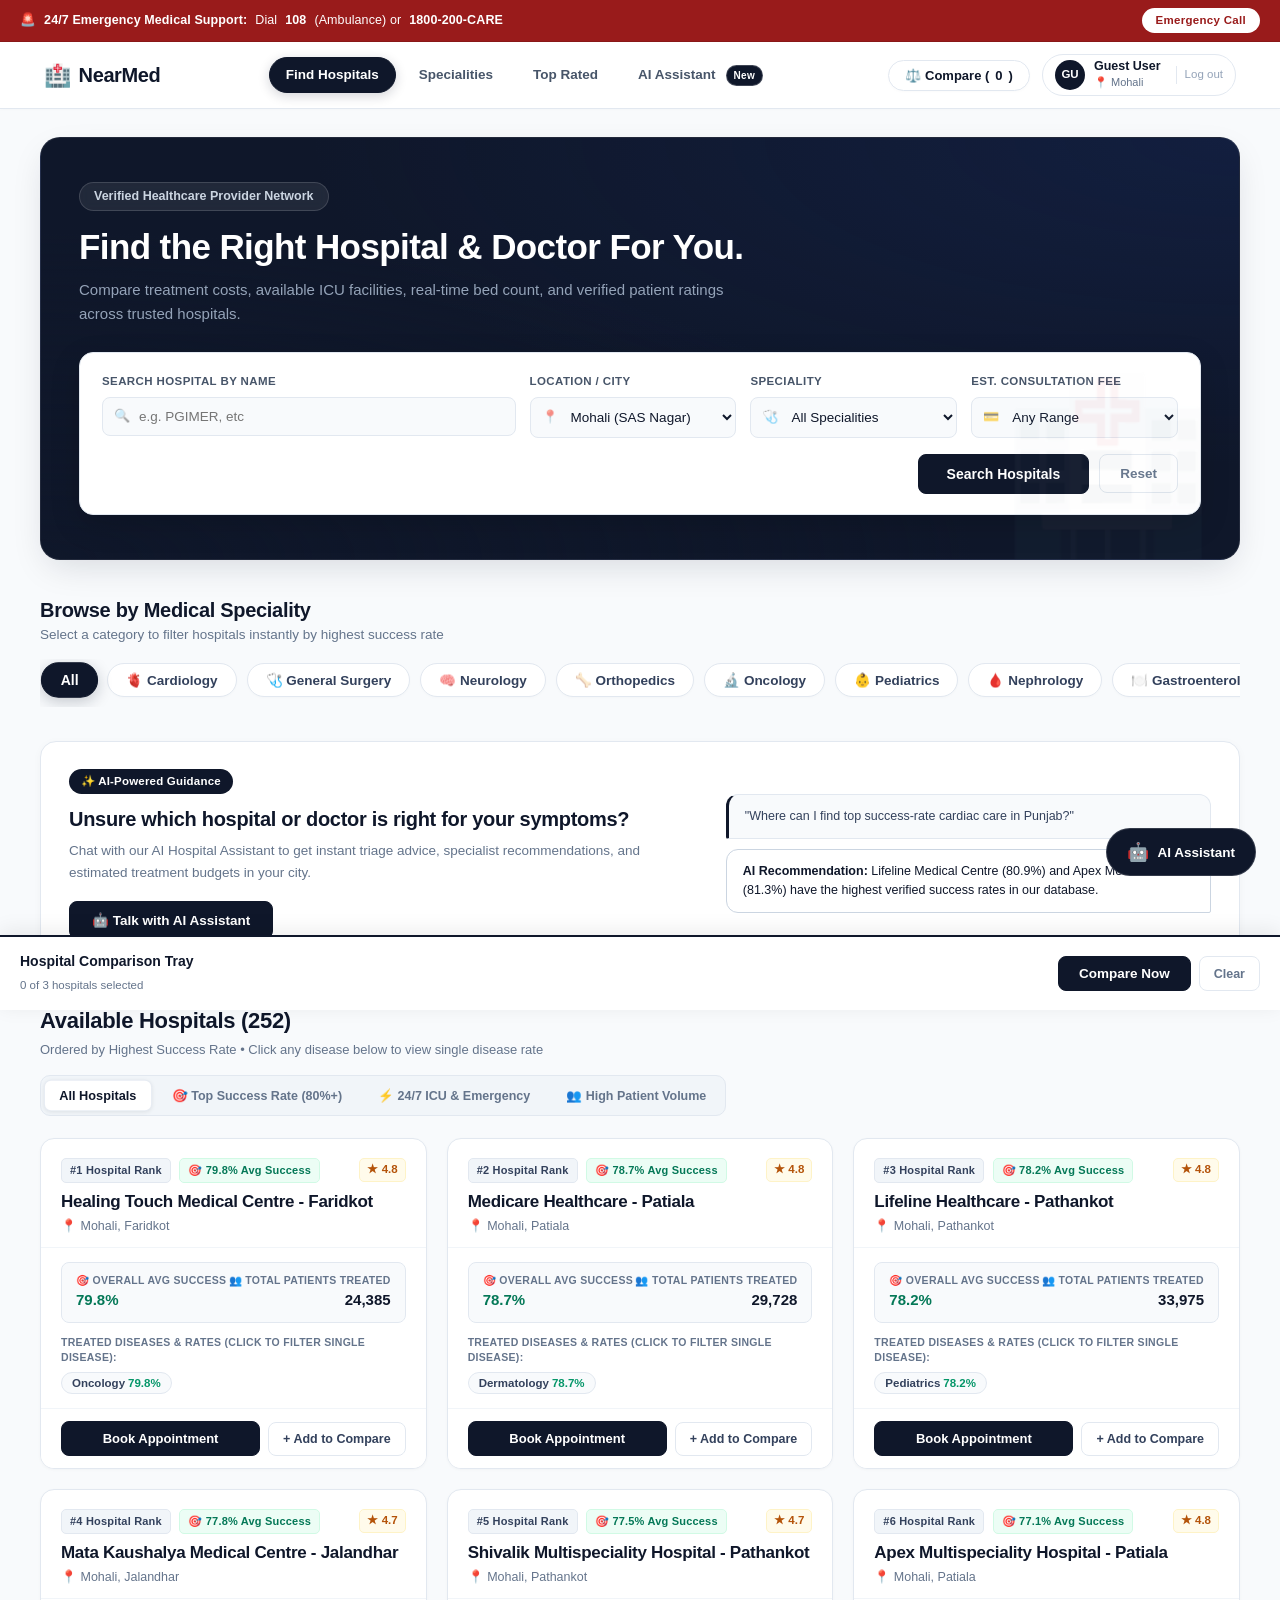
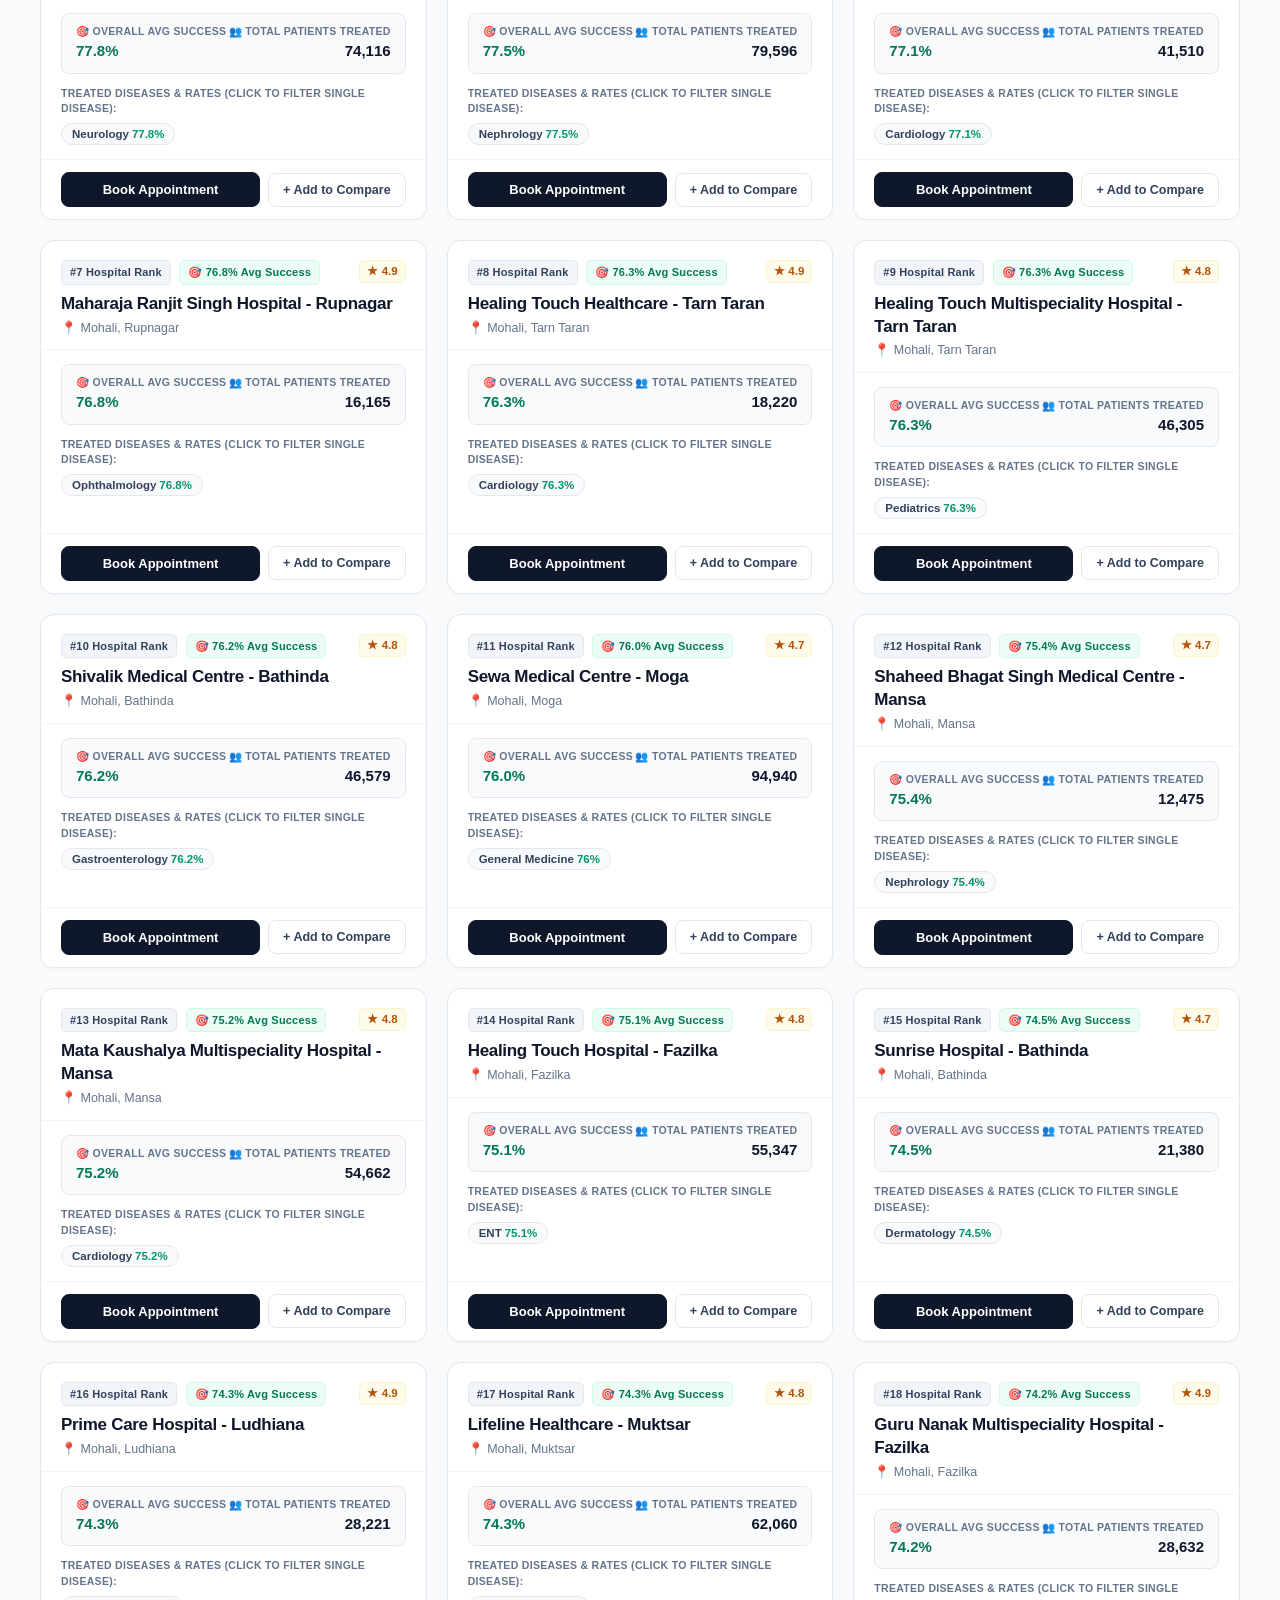
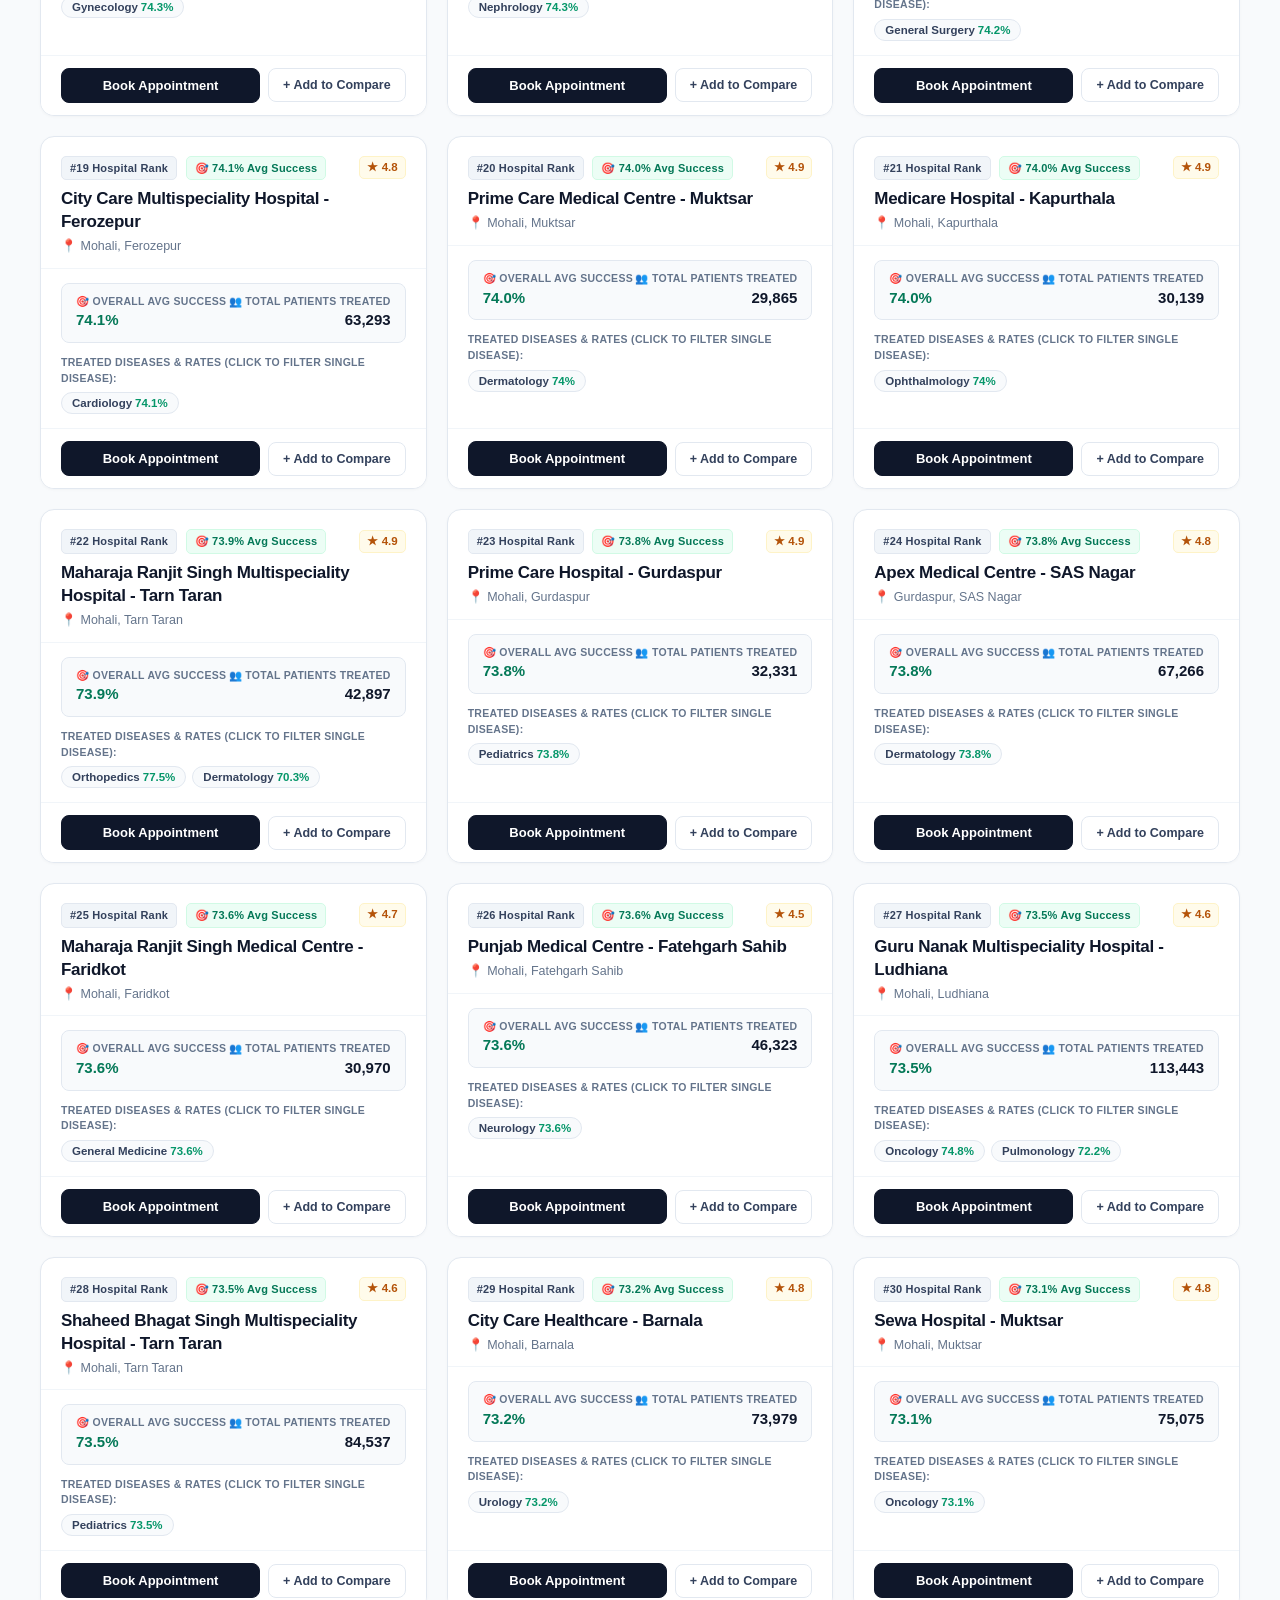
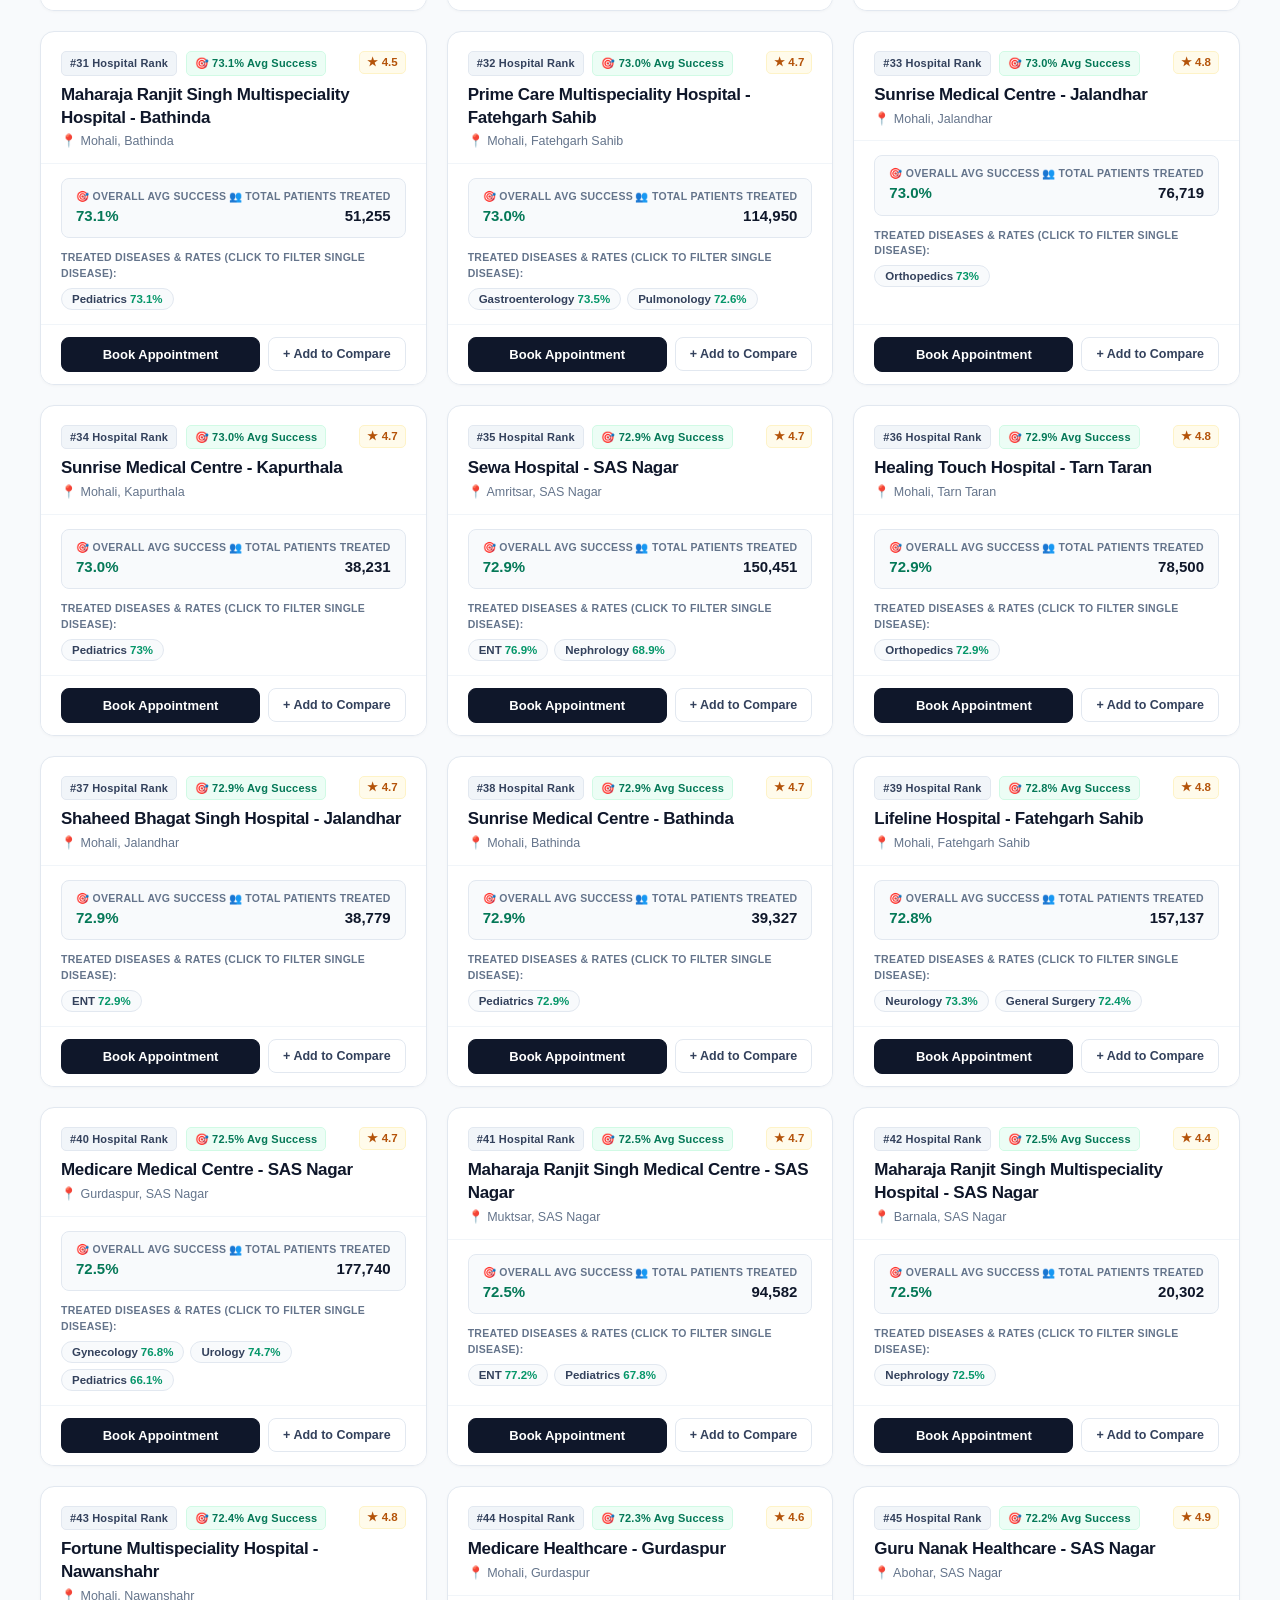
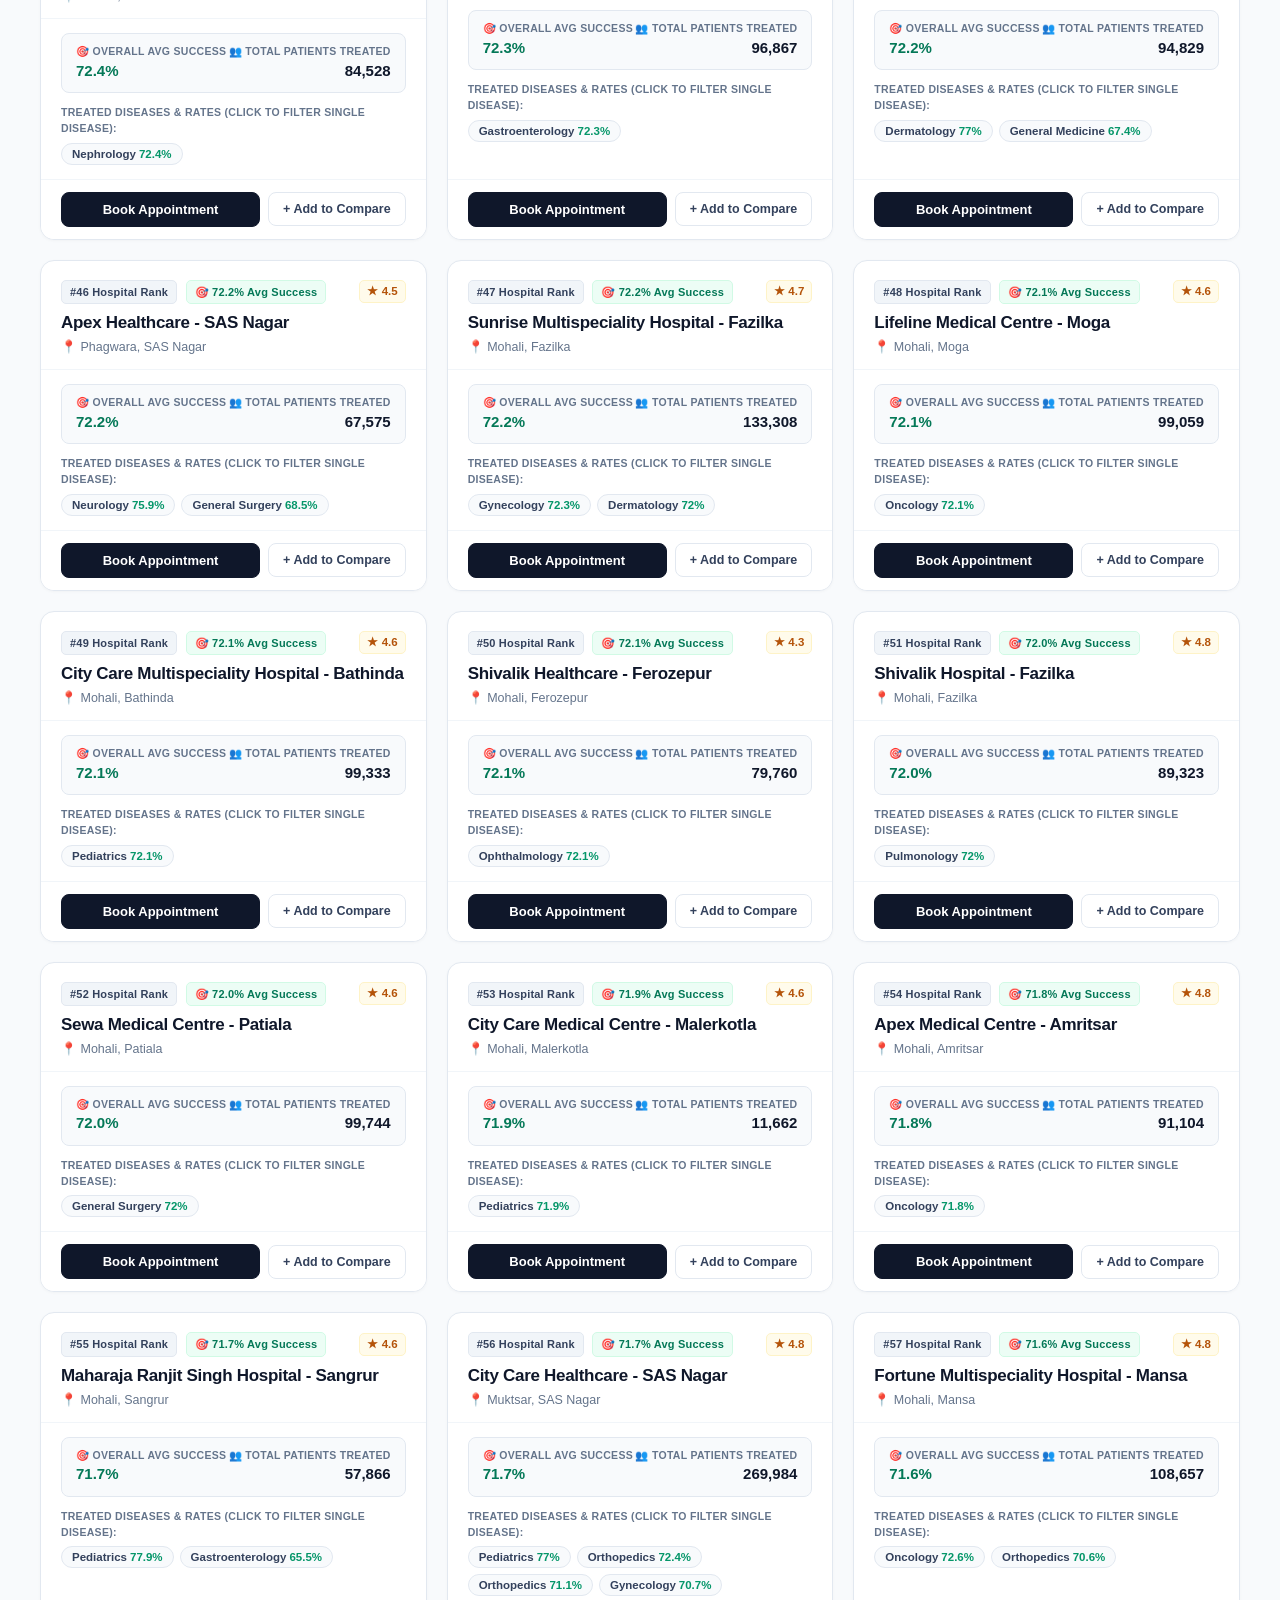
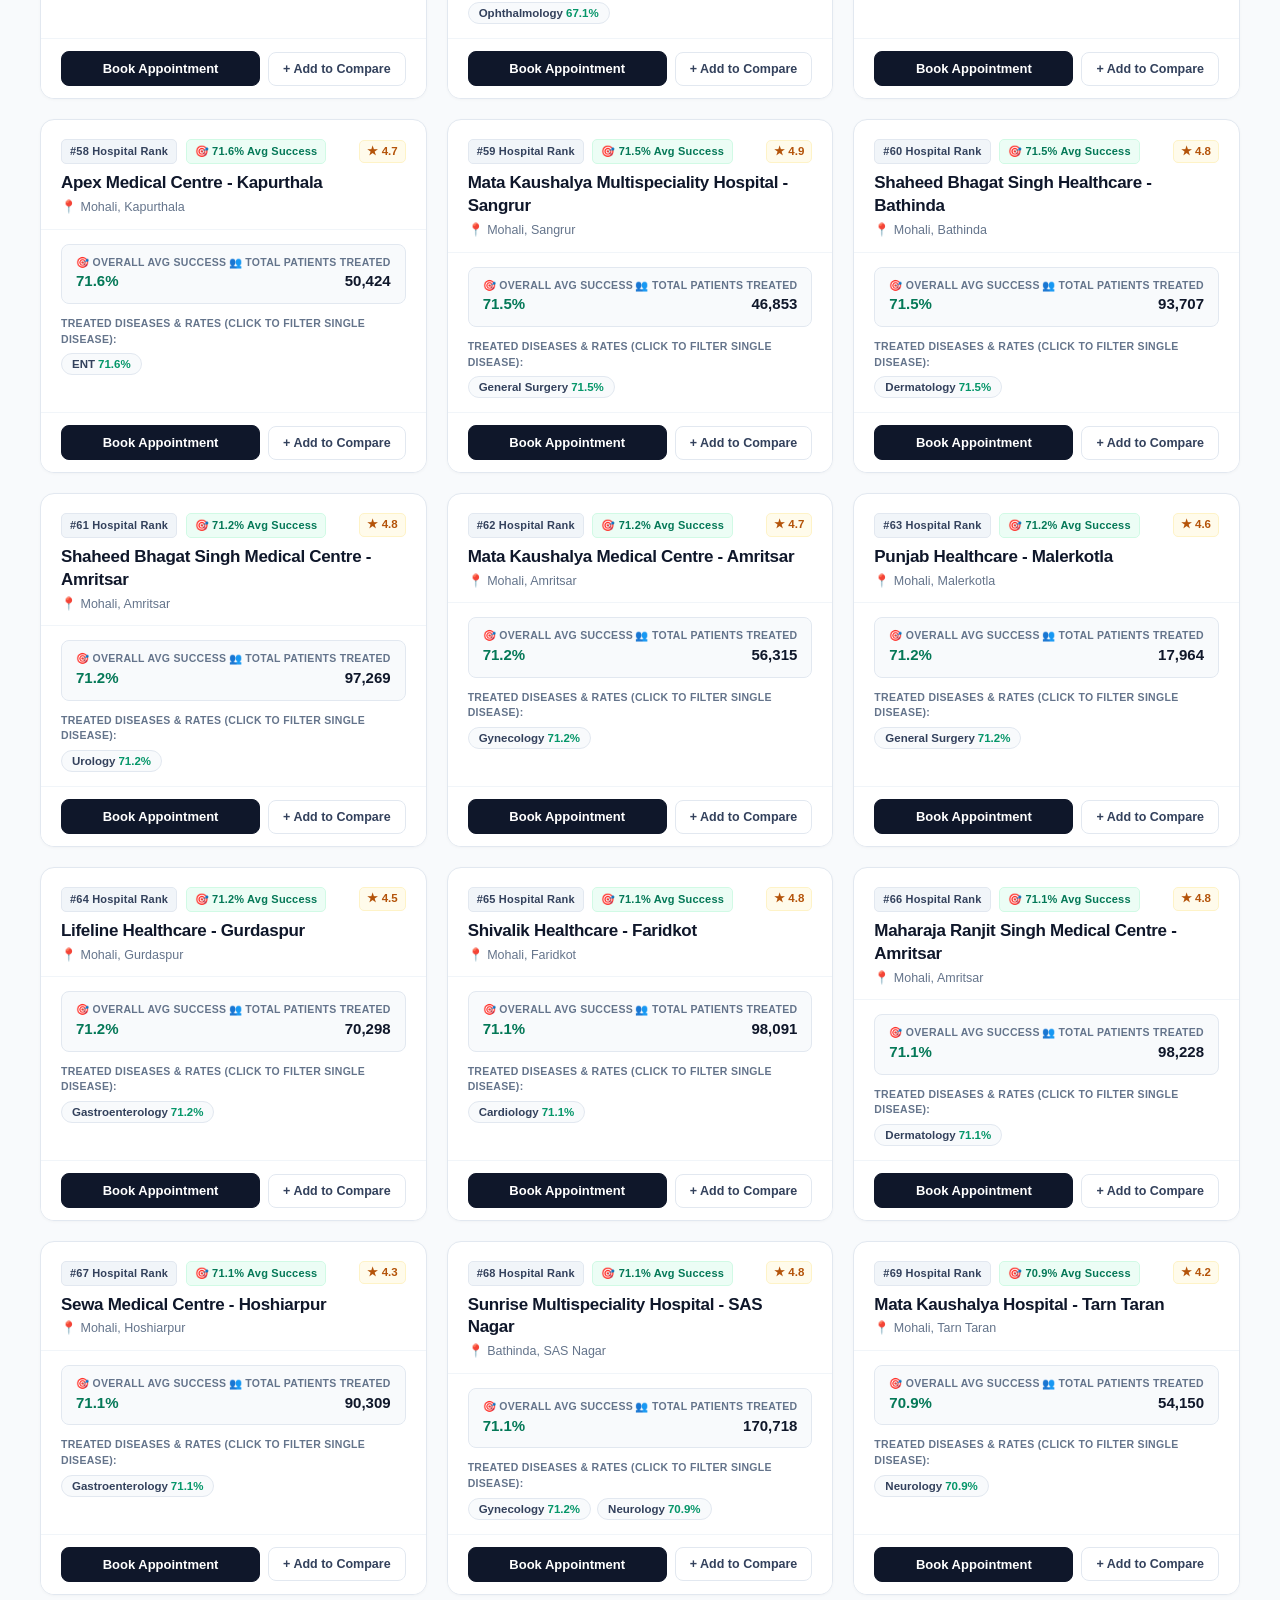
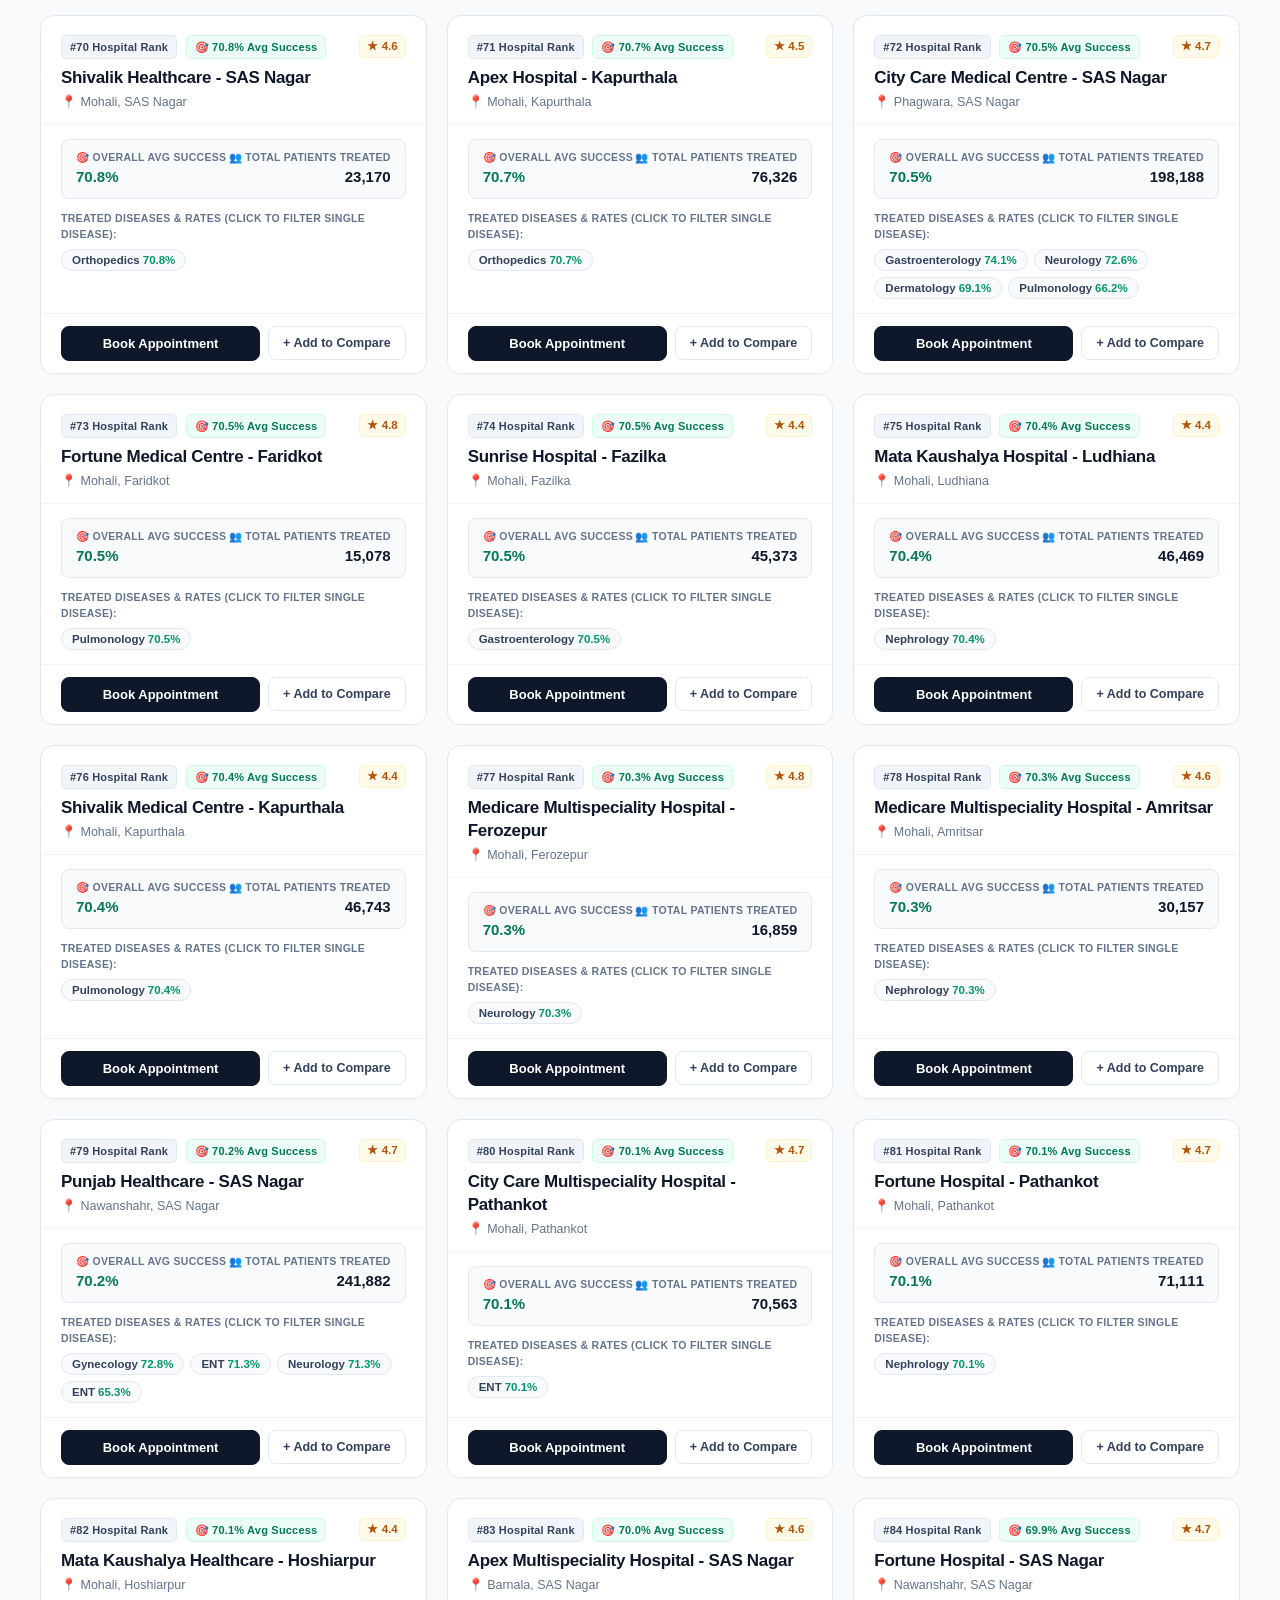
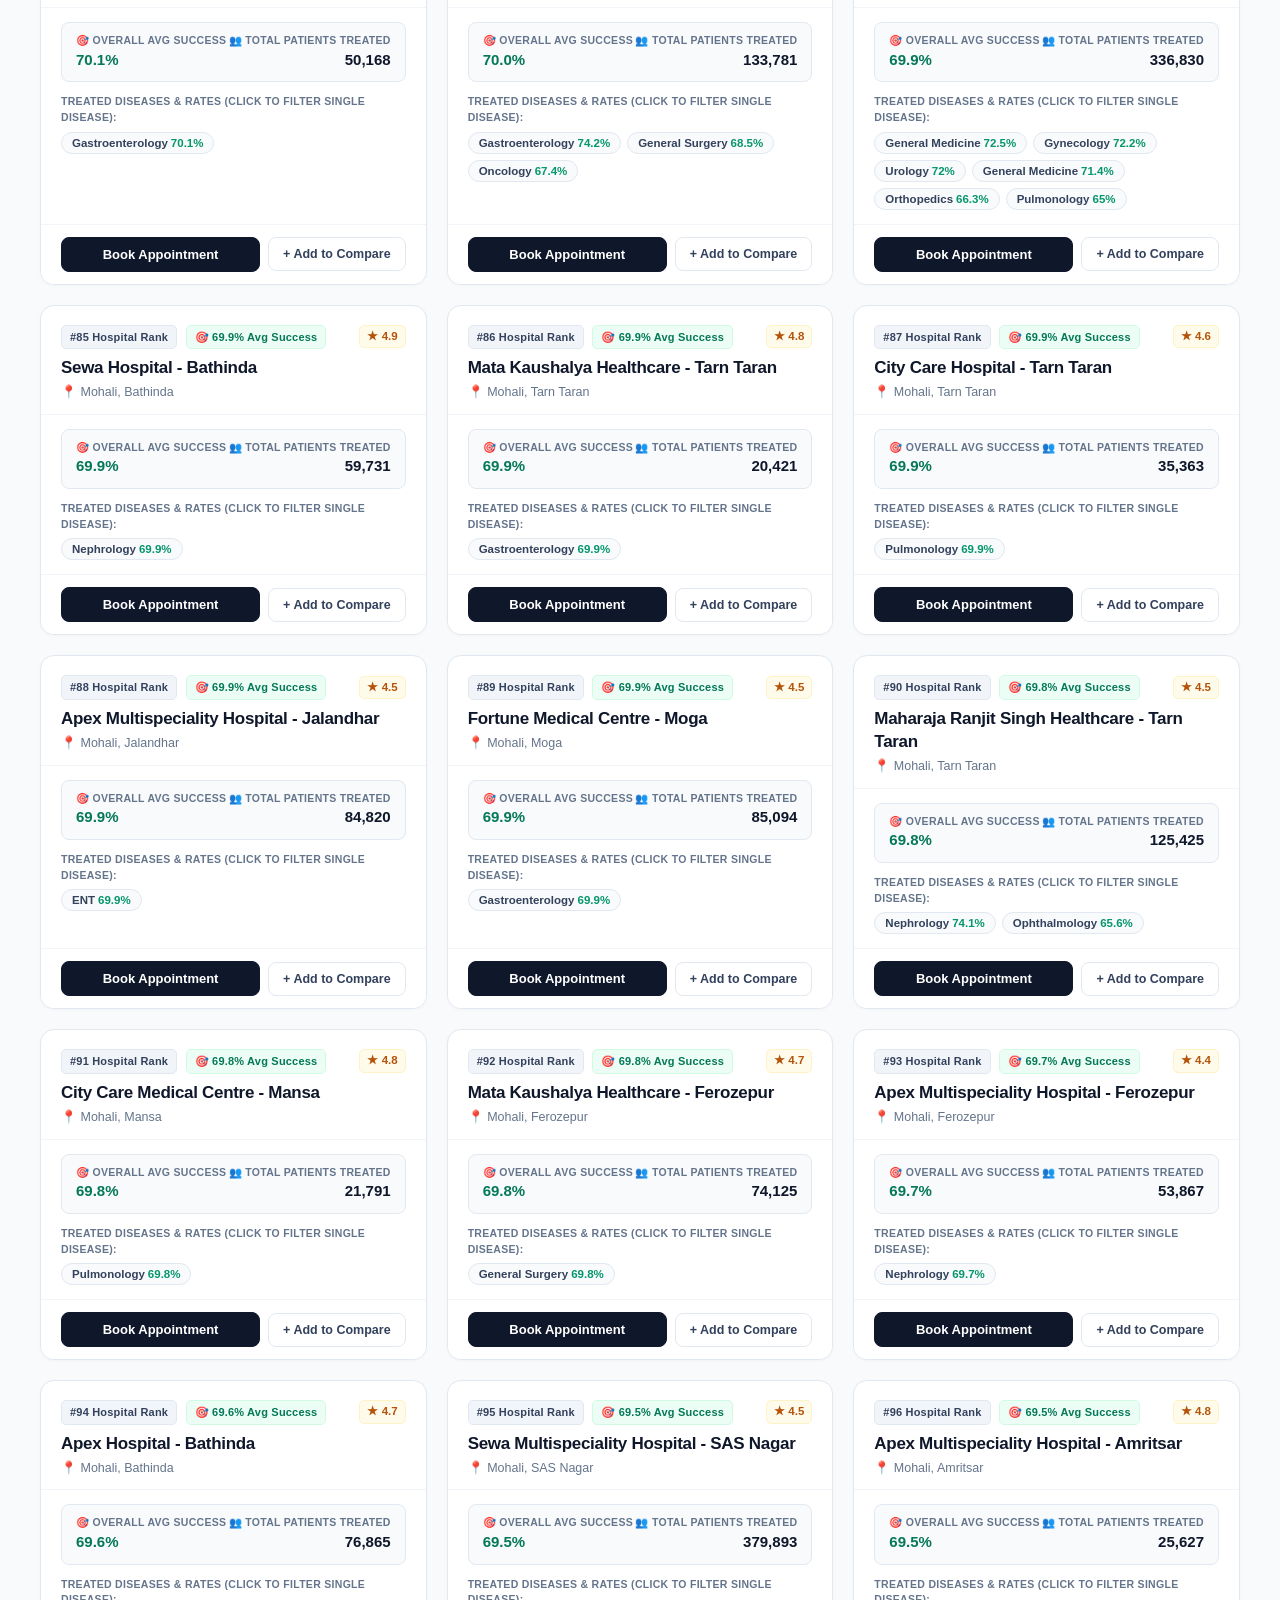
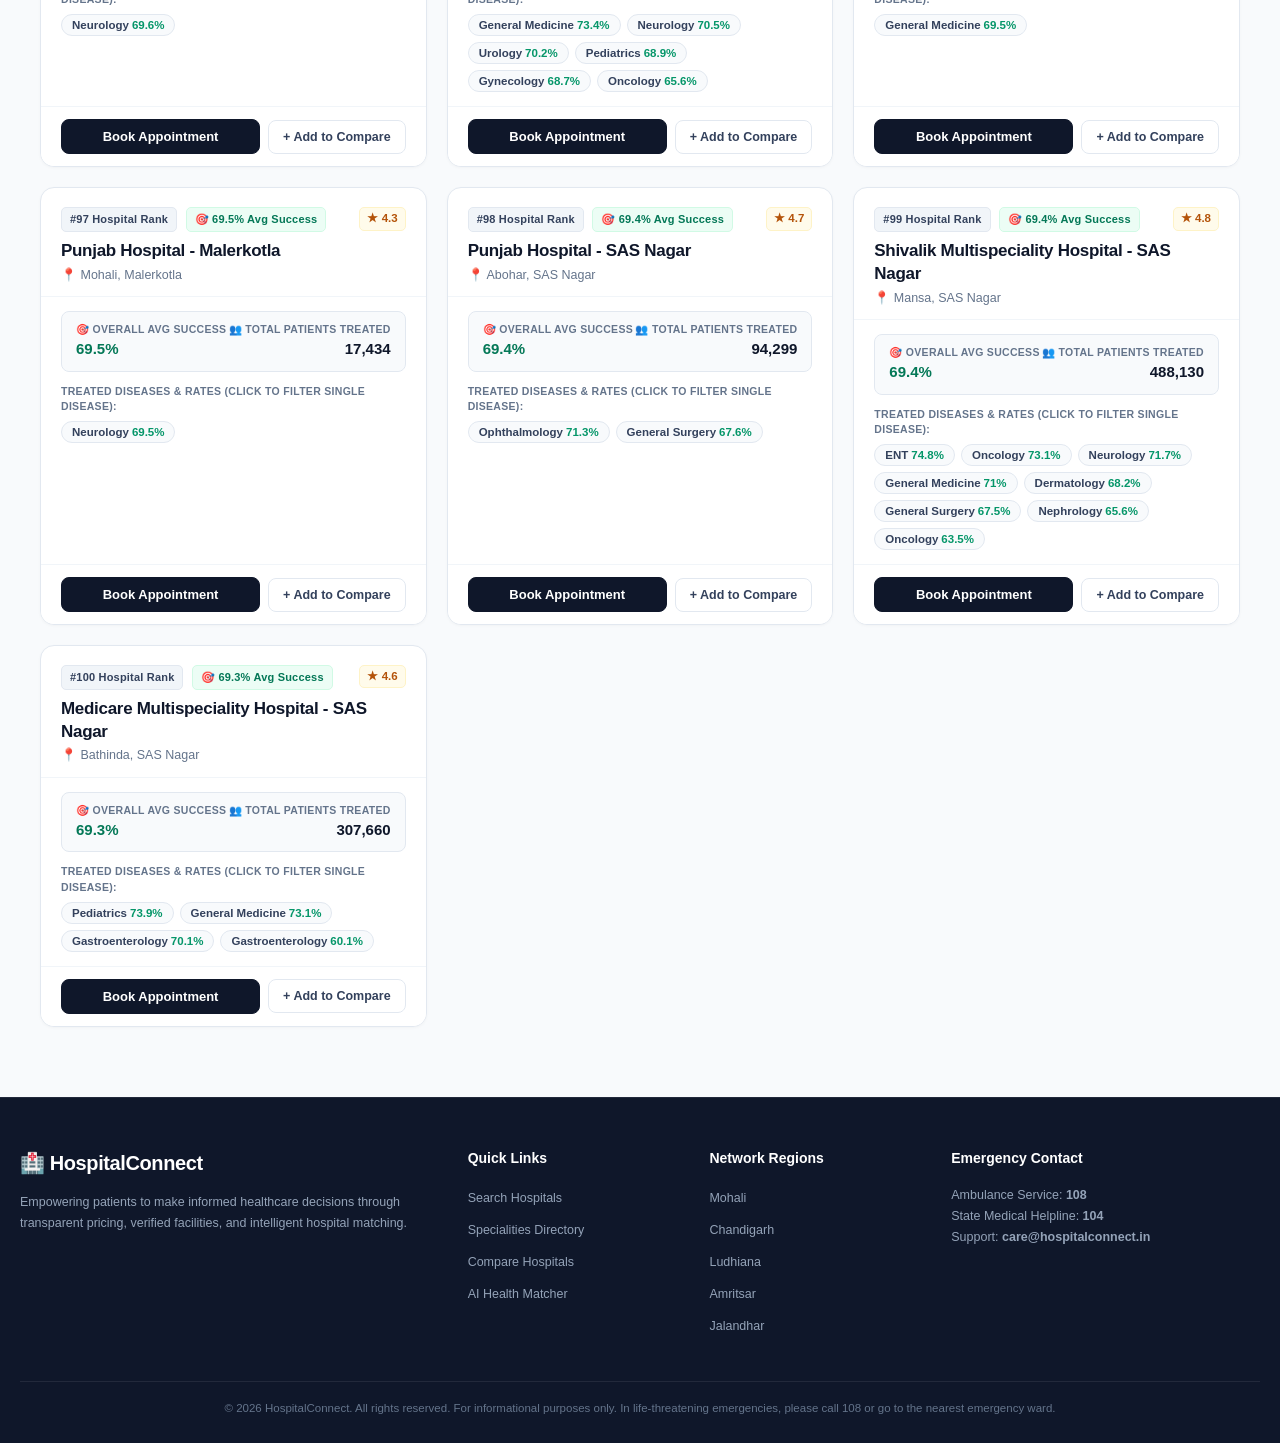
==== commit 28c9eadc: "updated the names" ====
--- a/home.html
+++ b/home.html
@@ -67,13 +67,13 @@
                             
                             <!-- Search by Name or Treatment -->
                             <div class="input-field">
-                                <label for="search-input">Search Hospital or Disease / Treatment</label>
+                                <label for="search-input">Search Hospital By Name</label>
                                 <div class="input-with-icon">
                                     <span class="field-icon">🔍</span>
                                     <input 
                                         type="text" 
                                         id="search-input" 
-                                        placeholder="e.g. Heart, Cancer, Kidney, Knee, Apex Hospital..."
+                                        placeholder="e.g. PGIMER, etc"
                                     >
                                 </div>
                             </div>
@@ -117,29 +117,29 @@
                                 </div>
                             </div>
 
-                            <!-- Speciality Dropdown with Disease Descriptions -->
+                            <!-- Speciality Dropdown -->
                             <div class="input-field">
-                                <label for="speciality-filter">Disease / Speciality</label>
+                                <label for="speciality-filter">Speciality</label>
                                 <div class="input-with-icon">
                                     <span class="field-icon">🩺</span>
                                     <select id="speciality-filter">
-                                        <option value="">All Diseases / Specialities</option>
-                                        <option value="Cardiology">Cardiology (Heart Diseases, Attack, Angioplasty)</option>
-                                        <option value="Oncology">Oncology (Cancer, Chemotherapy, Tumors)</option>
-                                        <option value="Orthopedics">Orthopedics (Bones, Joints, Knee, Fractures)</option>
-                                        <option value="Neurology">Neurology (Brain, Stroke, Paralysis, Nerves)</option>
-                                        <option value="Nephrology">Nephrology (Kidney, Dialysis, Renal Failure)</option>
-                                        <option value="Urology">Urology (Kidney Stones, Prostate, Bladder)</option>
-                                        <option value="Gastroenterology">Gastroenterology (Stomach, Liver, Digestion)</option>
-                                        <option value="Pulmonology">Pulmonology (Lungs, Asthma, Chest, TB)</option>
-                                        <option value="General Surgery">General Surgery (Appendix, Hernia, Operations)</option>
-                                        <option value="Pediatrics">Pediatrics (Child Care, Infants &amp; Baby)</option>
-                                        <option value="Gynecology">Gynecology (Pregnancy, Women's Health, PCOS)</option>
-                                        <option value="Dermatology">Dermatology (Skin Diseases, Allergies, Hair)</option>
-                                        <option value="Ophthalmology">Ophthalmology (Eye Care, Cataract, Vision)</option>
-                                        <option value="ENT">ENT (Ear, Nose &amp; Throat Disorders)</option>
-                                        <option value="General Medicine">General Medicine (Fever, Diabetes, Infections)</option>
-                                        <option value="Emergency">24x7 Emergency &amp; Trauma Care</option>
+                                        <option value="">All Specialities</option>
+                                        <option value="Cardiology">Cardiology (Heart)</option>
+                                        <option value="General Surgery">General Surgery (Surgical)</option>
+                                        <option value="Orthopedics">Orthopedics (Bones &amp; Joints)</option>
+                                        <option value="Neurology">Neurology (Brain &amp; Nerves)</option>
+                                        <option value="Oncology">Oncology (Cancer Care)</option>
+                                        <option value="Pediatrics">Pediatrics (Child Care)</option>
+                                        <option value="Nephrology">Nephrology (Kidney)</option>
+                                        <option value="Gastroenterology">Gastroenterology (Digestive)</option>
+                                        <option value="ENT">ENT (Ear, Nose &amp; Throat)</option>
+                                        <option value="Dermatology">Dermatology (Skin)</option>
+                                        <option value="General Medicine">General Medicine (Physician)</option>
+                                        <option value="Gynecology">Gynecology (Women's Health)</option>
+                                        <option value="Ophthalmology">Ophthalmology (Eye Care)</option>
+                                        <option value="Pulmonology">Pulmonology (Lungs &amp; Chest)</option>
+                                        <option value="Urology">Urology (Urinary Care)</option>
+                                        <option value="Emergency">24x7 Emergency / Trauma</option>
                                     </select>
                                 </div>
                             </div>
@@ -162,10 +162,10 @@
 
                         <div class="search-submit-row">
                             <button type="submit" class="btn-primary-search">
-                                <span>Search Hospitals &amp; Diseases</span>
+                                <span>Search Hospitals</span>
                             </button>
                             <button type="button" class="btn-reset-search" onclick="resetFilters()">
-                                Reset All
+                                Reset
                             </button>
                         </div>
                     </form>
@@ -176,27 +176,21 @@
         <!-- Quick Speciality Carousel / Filter Chips -->
         <section class="speciality-chips-section" id="specialities">
             <div class="section-header">
-                <h2>Browse by Disease / Medical Speciality</h2>
-                <p>Click any disease to view single disease success rates and specialist hospital rankings</p>
+                <h2>Browse by Medical Speciality</h2>
+                <p>Select a category to filter hospitals instantly by highest success rate</p>
             </div>
             
             <div class="chips-container" id="speciality-chips">
                 <button class="chip active" data-spec="">All</button>
-                <button class="chip" data-spec="Cardiology">🫀 Cardiology (Heart)</button>
-                <button class="chip" data-spec="Oncology">🔬 Oncology (Cancer)</button>
-                <button class="chip" data-spec="Orthopedics">🦴 Orthopedics (Knee &amp; Bone)</button>
-                <button class="chip" data-spec="Neurology">🧠 Neurology (Brain)</button>
-                <button class="chip" data-spec="Nephrology">🩸 Nephrology (Kidney)</button>
-                <button class="chip" data-spec="Urology">🩺 Urology (Kidney Stones)</button>
-                <button class="chip" data-spec="Gastroenterology">🍽️ Gastroenterology (Liver/Stomach)</button>
-                <button class="chip" data-spec="Pulmonology">🫁 Pulmonology (Lungs/Asthma)</button>
+                <button class="chip" data-spec="Cardiology">🫀 Cardiology</button>
                 <button class="chip" data-spec="General Surgery">🩺 General Surgery</button>
-                <button class="chip" data-spec="Pediatrics">👶 Pediatrics (Child Care)</button>
-                <button class="chip" data-spec="Gynecology">🌸 Gynecology (Women Health)</button>
-                <button class="chip" data-spec="Dermatology">🧴 Dermatology (Skin)</button>
-                <button class="chip" data-spec="Ophthalmology">👁️ Ophthalmology (Eye Care)</button>
-                <button class="chip" data-spec="ENT">👂 ENT (Ear/Nose/Throat)</button>
-                <button class="chip" data-spec="General Medicine">💊 General Medicine (Fever/Diabetes)</button>
+                <button class="chip" data-spec="Neurology">🧠 Neurology</button>
+                <button class="chip" data-spec="Orthopedics">🦴 Orthopedics</button>
+                <button class="chip" data-spec="Oncology">🔬 Oncology</button>
+                <button class="chip" data-spec="Pediatrics">👶 Pediatrics</button>
+                <button class="chip" data-spec="Nephrology">🩸 Nephrology</button>
+                <button class="chip" data-spec="Gastroenterology">🍽️ Gastroenterology</button>
+                <button class="chip" data-spec="ENT">👂 ENT</button>
             </div>
         </section>
 
@@ -233,15 +227,6 @@
                     <button class="filter-toggle" data-filter="icu">⚡ 24/7 ICU &amp; Emergency</button>
                     <button class="filter-toggle" data-filter="cashless">👥 High Patient Volume</button>
                 </div>
-            </div>
-
-            <!-- Active Single Disease Filter Notification Bar -->
-            <div class="active-disease-bar" id="active-disease-bar" style="display: none;">
-                <div class="active-disease-info">
-                    <span class="active-disease-badge" id="active-disease-badge">🎯 Single Disease Mode: Cardiology</span>
-                    <span class="active-disease-subtext" id="active-disease-subtext">Showing verified success rates &amp; rankings for this disease only. Cards for other diseases are hidden.</span>
-                </div>
-                <button type="button" class="btn-clear-disease" onclick="clearDiseaseFilter()">✕ Show All Diseases</button>
             </div>
 
             <!-- Hospital Cards Grid Container (Populated dynamically) -->
@@ -377,7 +362,7 @@
     <footer class="footer">
         <div class="footer-container">
             <div class="footer-col">
-                <div class="logo">🏥 NearMed</div>
+                <div class="logo">🏥 HospitalConnect</div>
                 <p>Empowering patients to make informed healthcare decisions through transparent pricing, verified facilities, and intelligent hospital matching.</p>
             </div>
             <div class="footer-col">
@@ -403,11 +388,11 @@
                 <h4>Emergency Contact</h4>
                 <p>Ambulance Service: <strong>108</strong></p>
                 <p>State Medical Helpline: <strong>104</strong></p>
-                <p>Support: <strong>care@nearmed.in</strong></p>
+                <p>Support: <strong>care@hospitalconnect.in</strong></p>
             </div>
         </div>
         <div class="footer-bottom">
-            <p>&copy; 2026 NearMed. All rights reserved. For informational purposes only. In life-threatening emergencies, please call 108 or go to the nearest emergency ward.</p>
+            <p>&copy; 2026 HospitalConnect. All rights reserved. For informational purposes only. In life-threatening emergencies, please call 108 or go to the nearest emergency ward.</p>
         </div>
     </footer>
 
@@ -425,11 +410,7 @@
             const resultsHeadingEl = document.getElementById('results-count-heading');
             const resultsSubtextEl = document.getElementById('results-subtext');
 
-            function renderHospitalCards(hospitals, options) {
-                if (typeof window.renderHospitals === 'function') {
-                    window.renderHospitals(hospitals, options);
-                    return;
-                }
+            function renderHospitalCards(hospitals) {
                 if (!hospitalListEl) return;
 
                 hospitalListEl.innerHTML = '';
@@ -591,10 +572,6 @@
             }
 
             async function fetchHospitalsFromServer() {
-                if (typeof window.applyFilters === 'function') {
-                    window.applyFilters();
-                    return;
-                }
                 const searchVal = document.getElementById('search-input')?.value?.trim() || '';
                 const city = document.getElementById('city-filter')?.value || '';
                 const speciality = document.getElementById('speciality-filter')?.value || '';
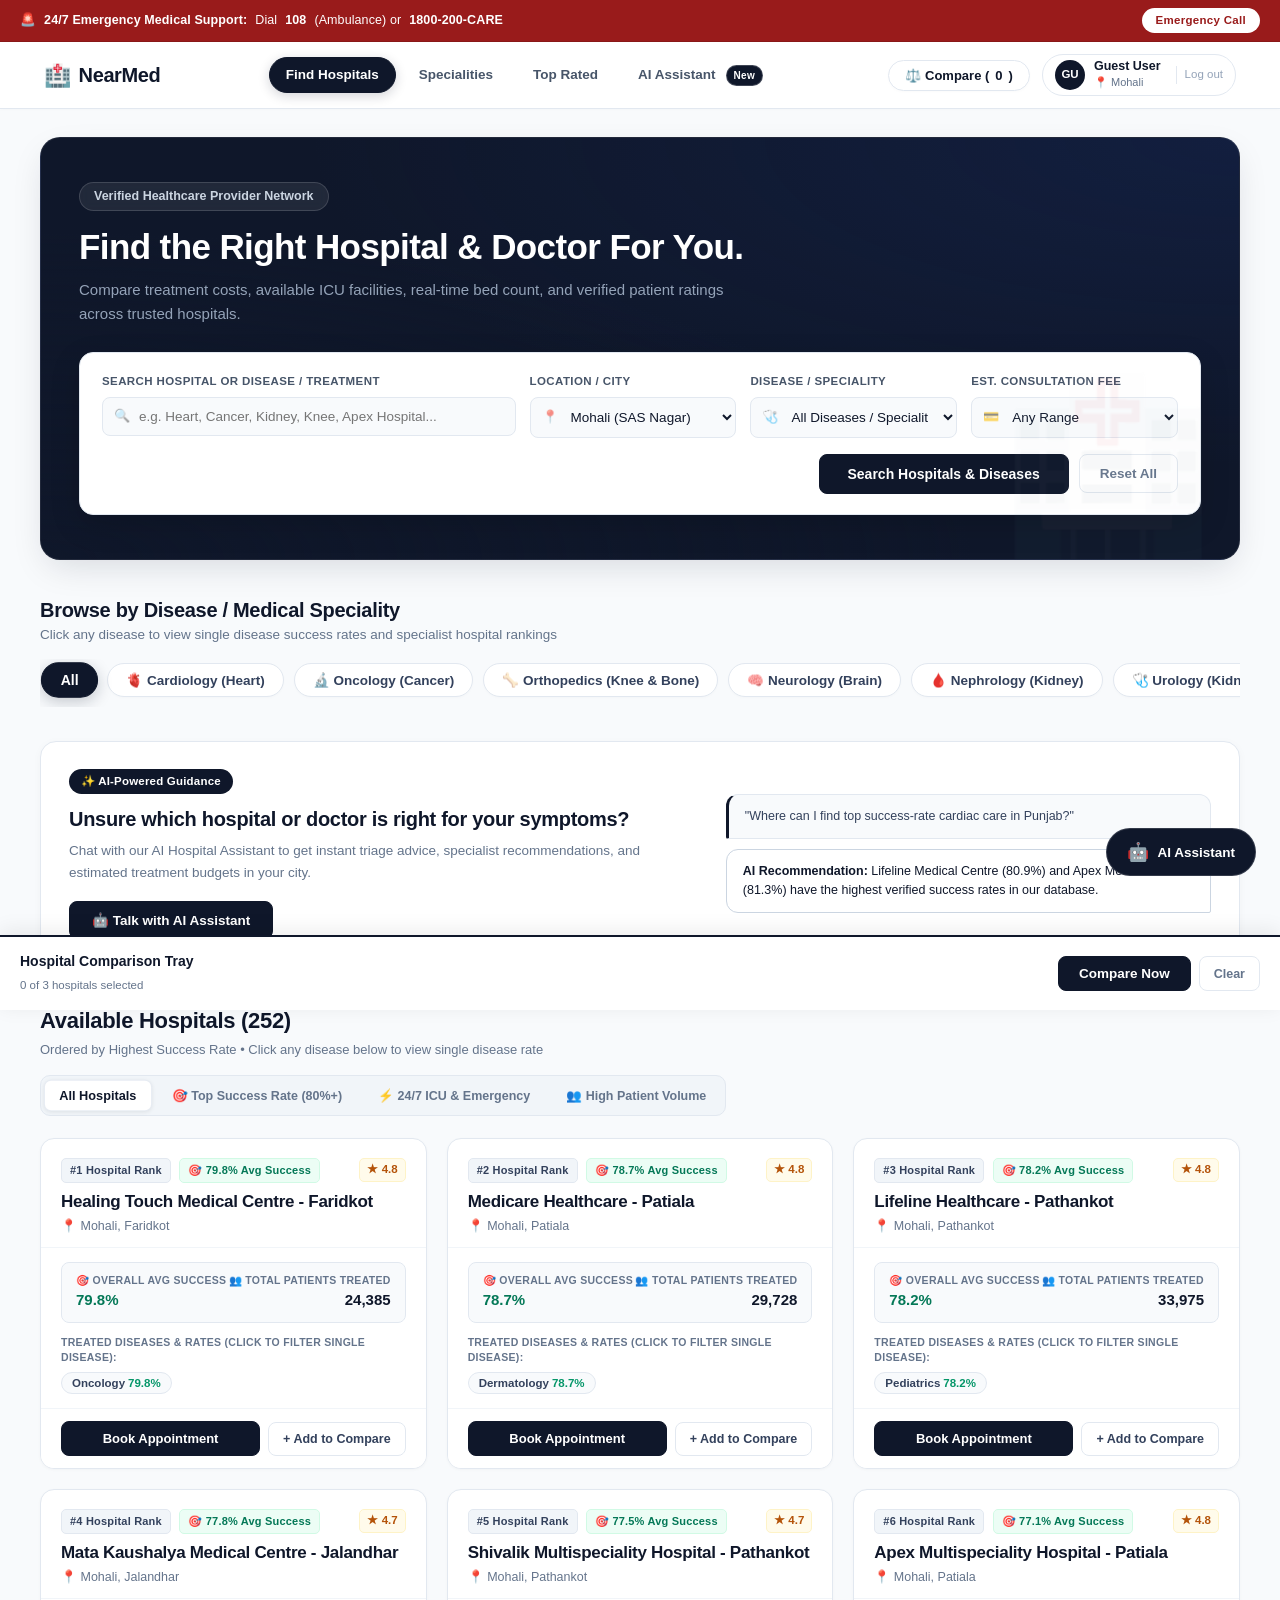
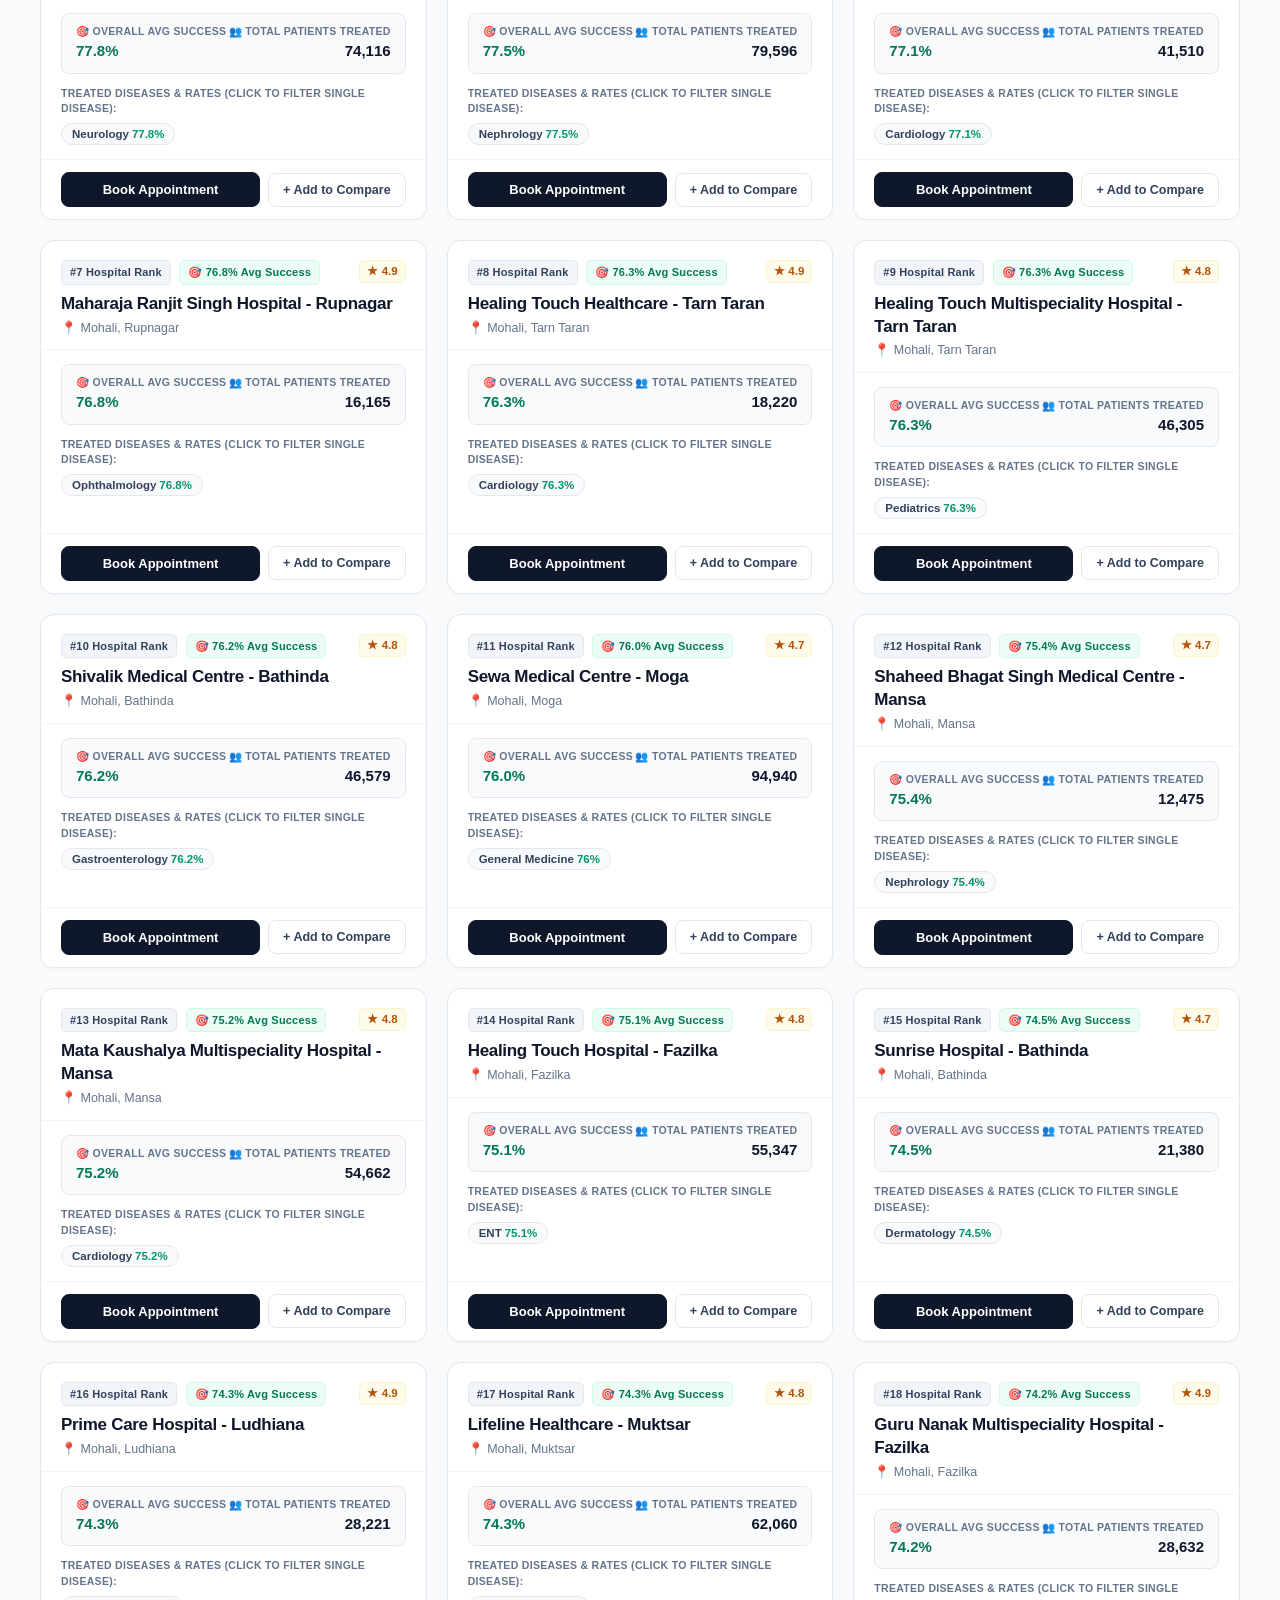
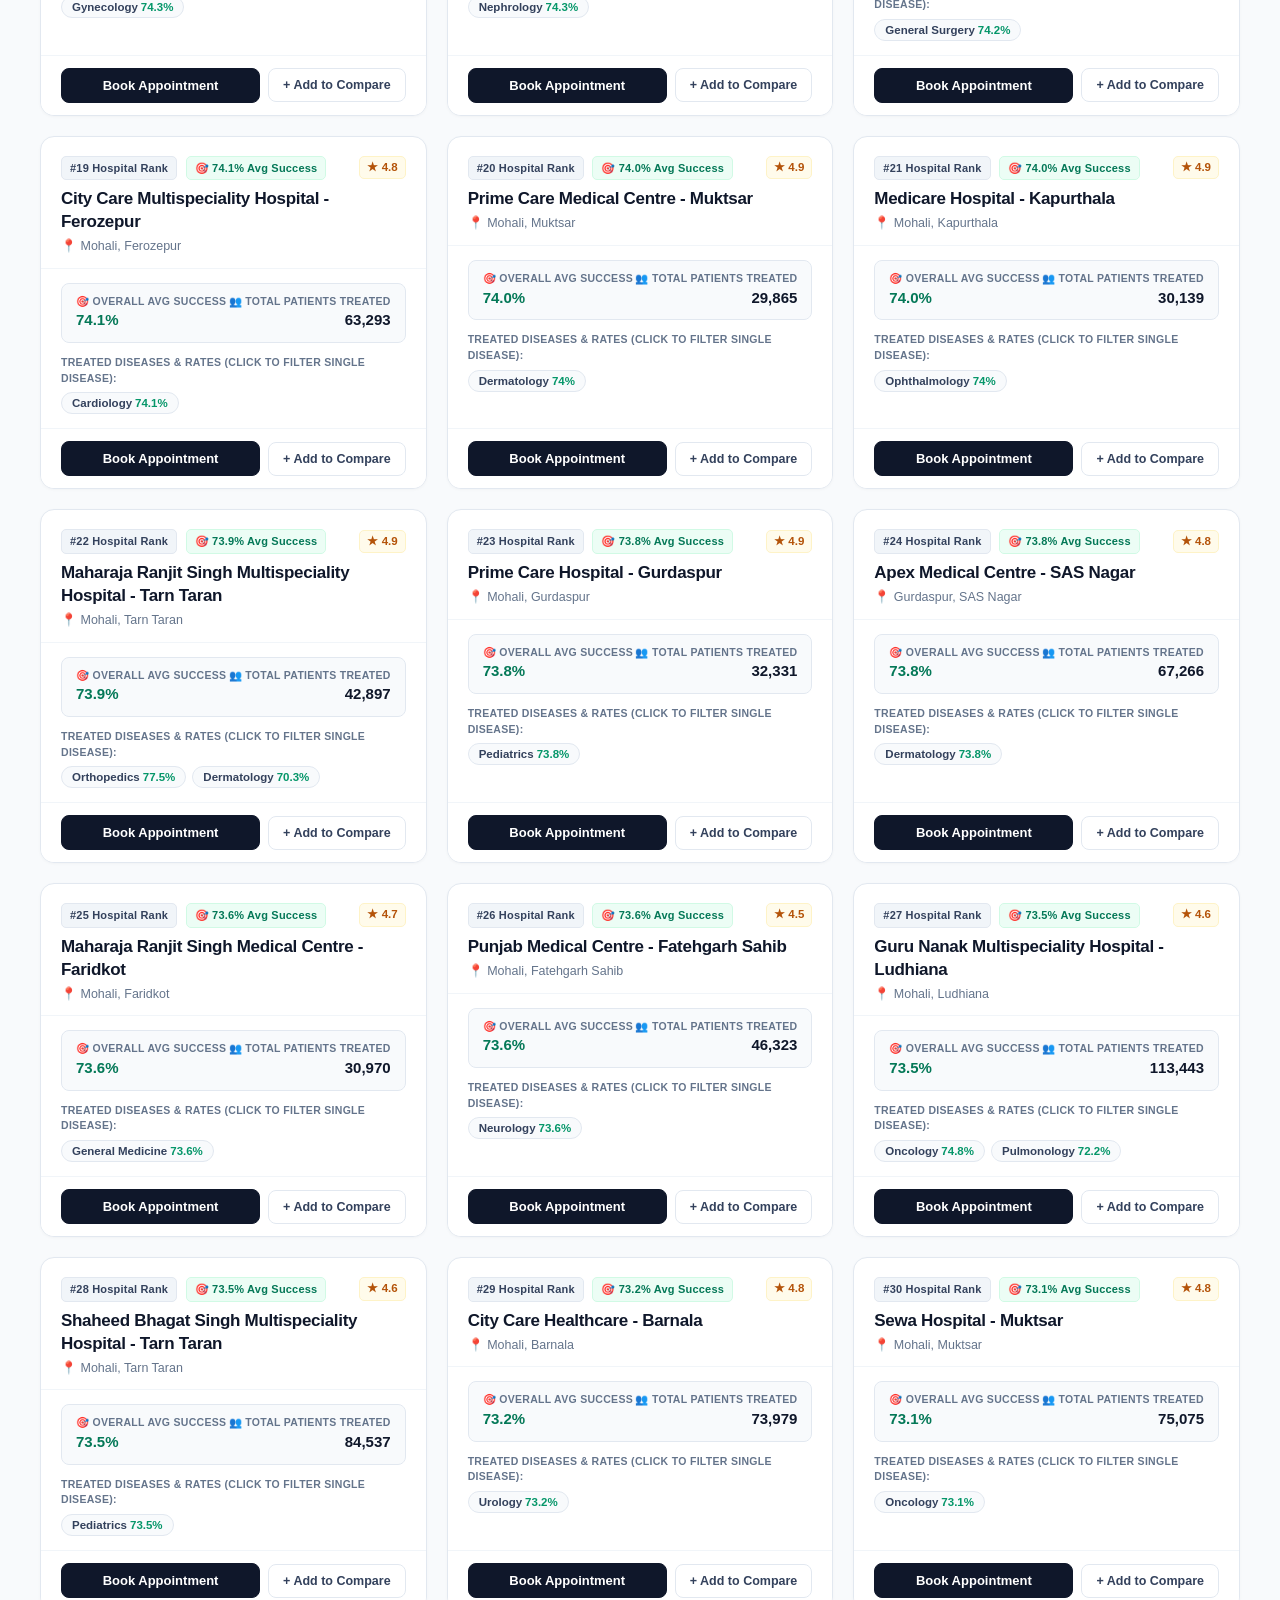
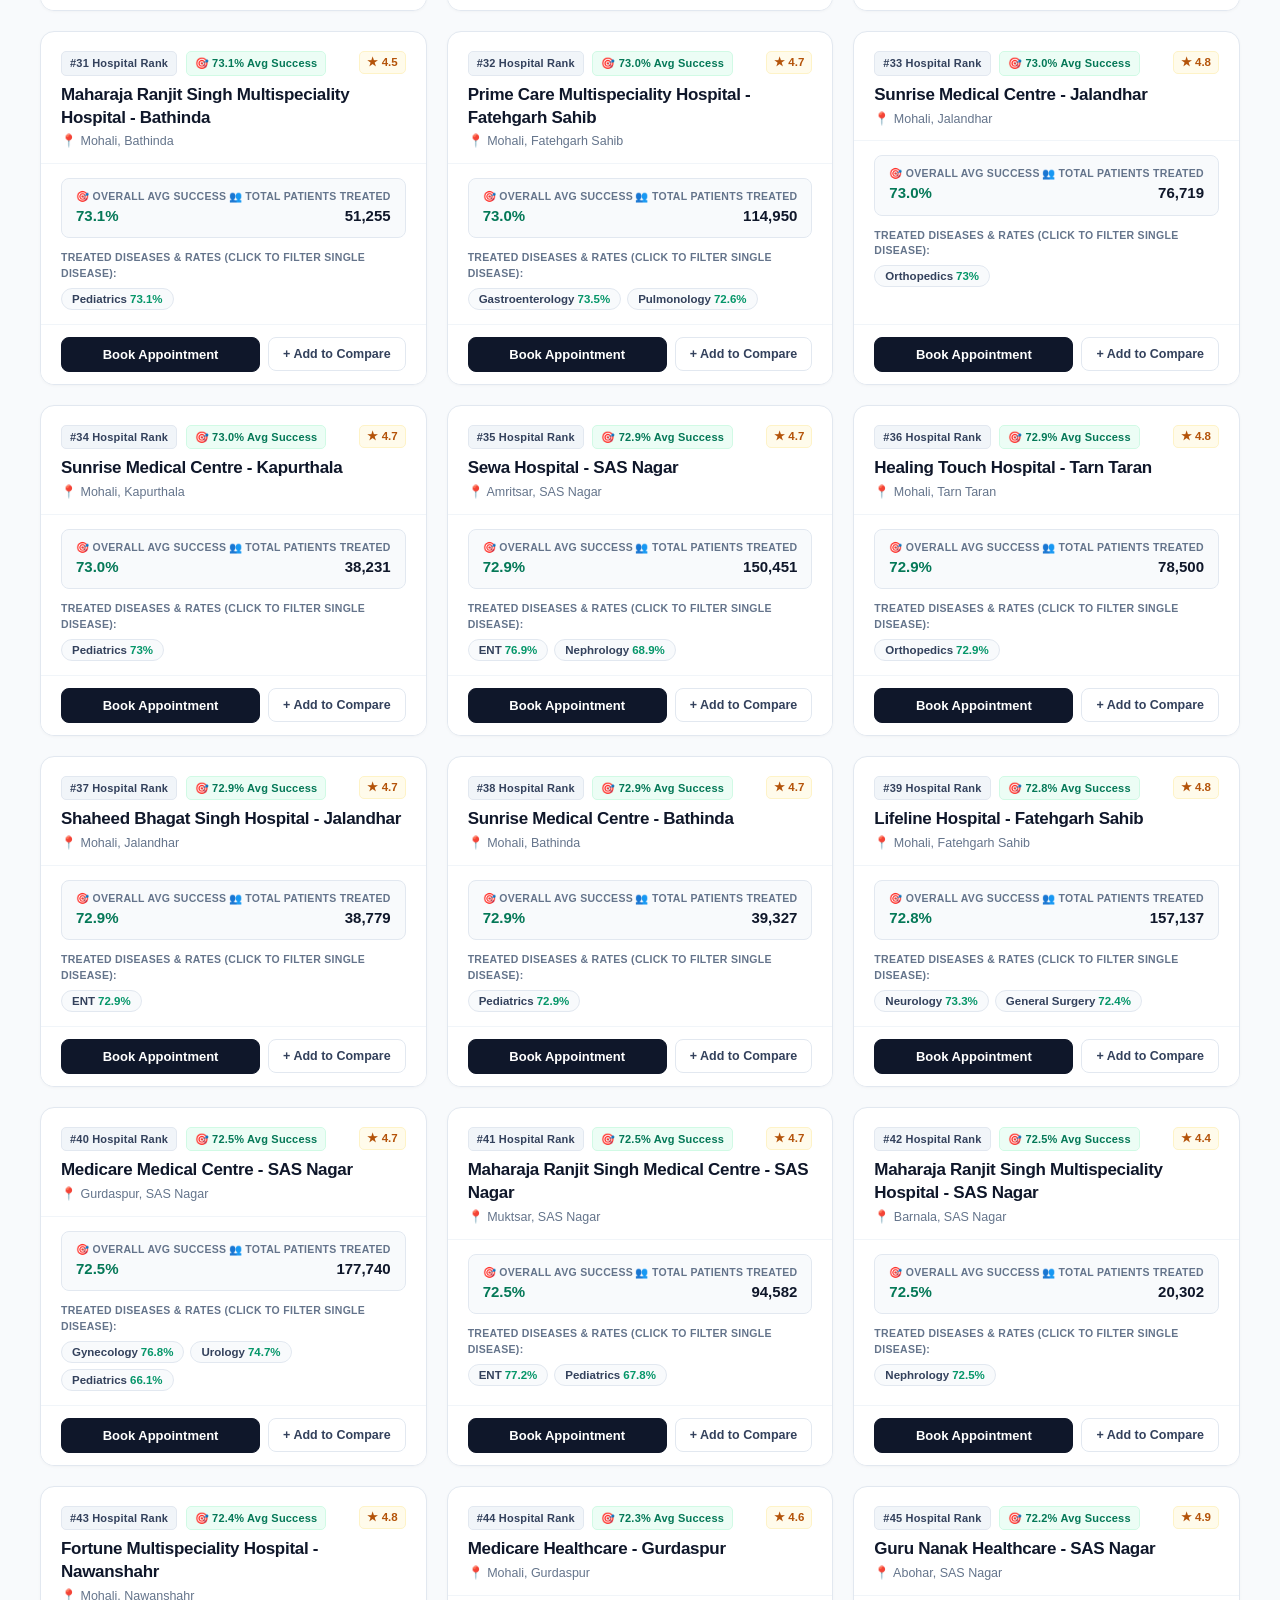
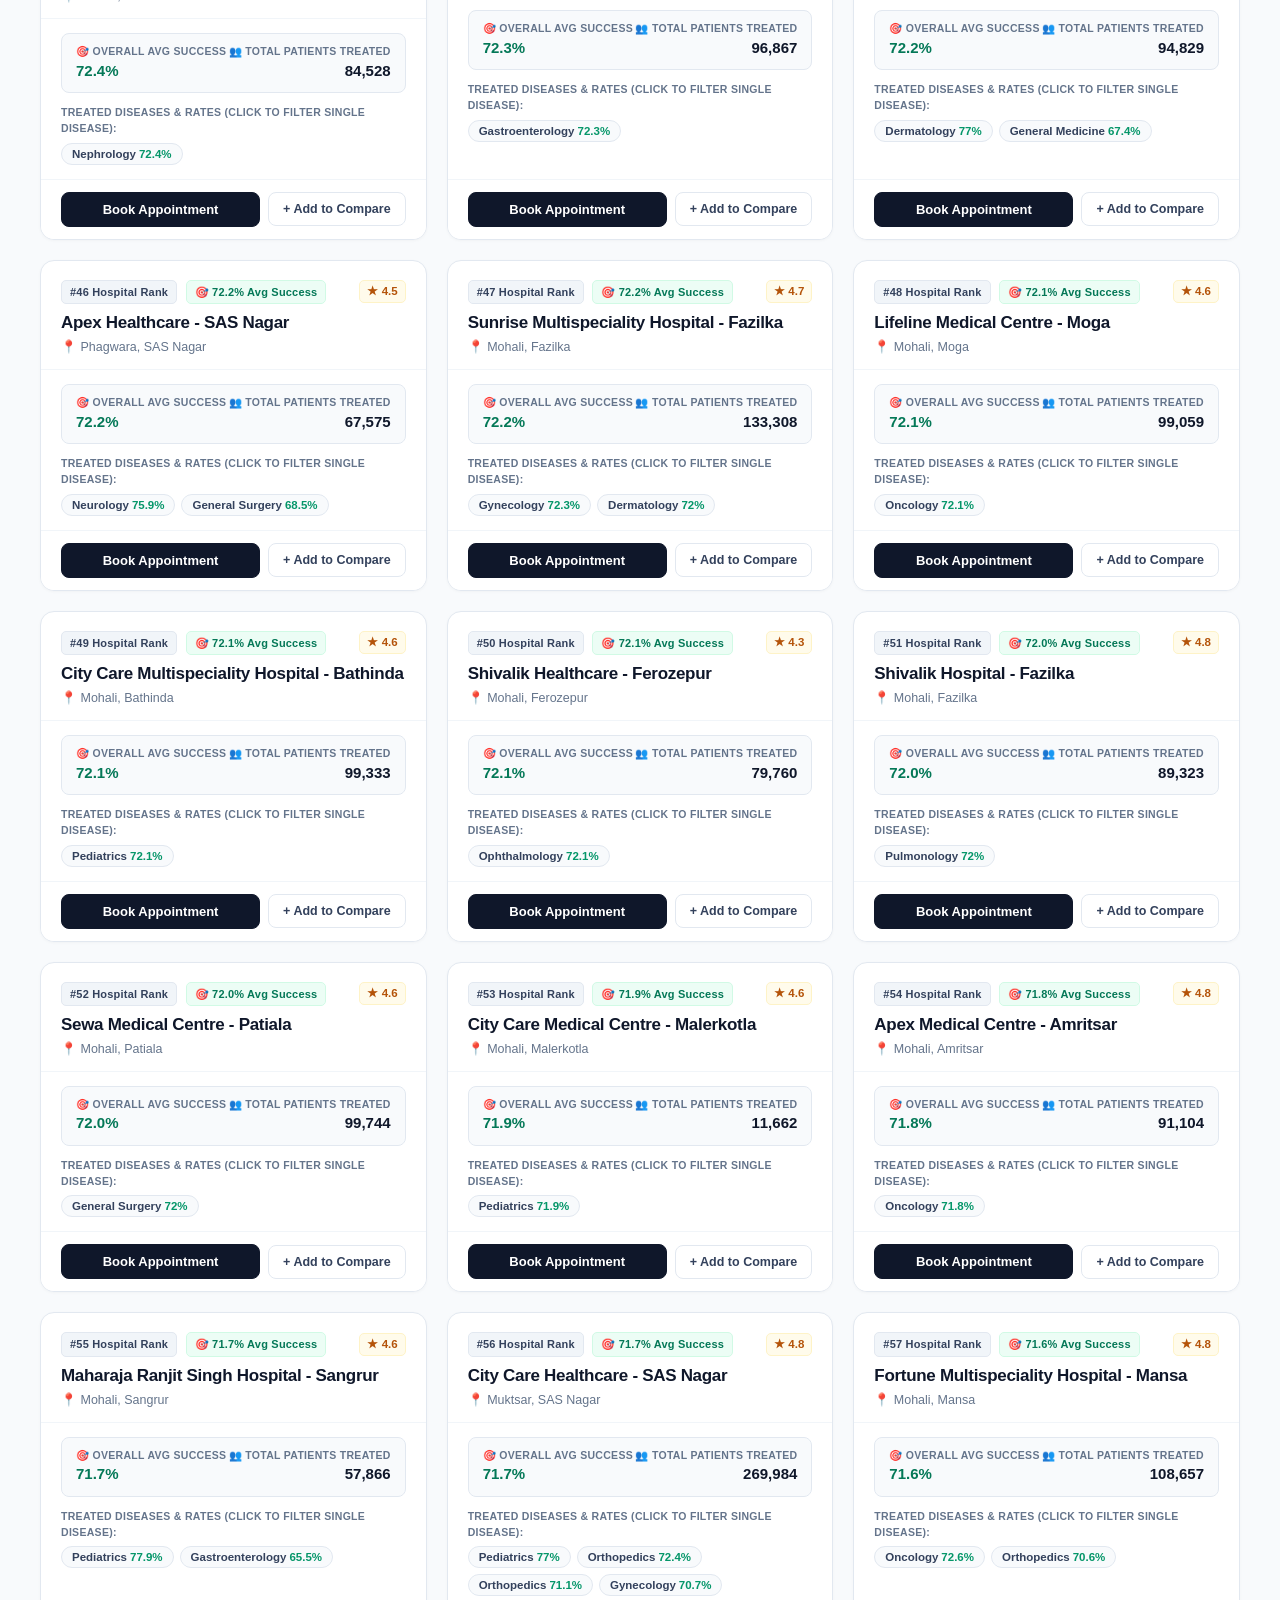
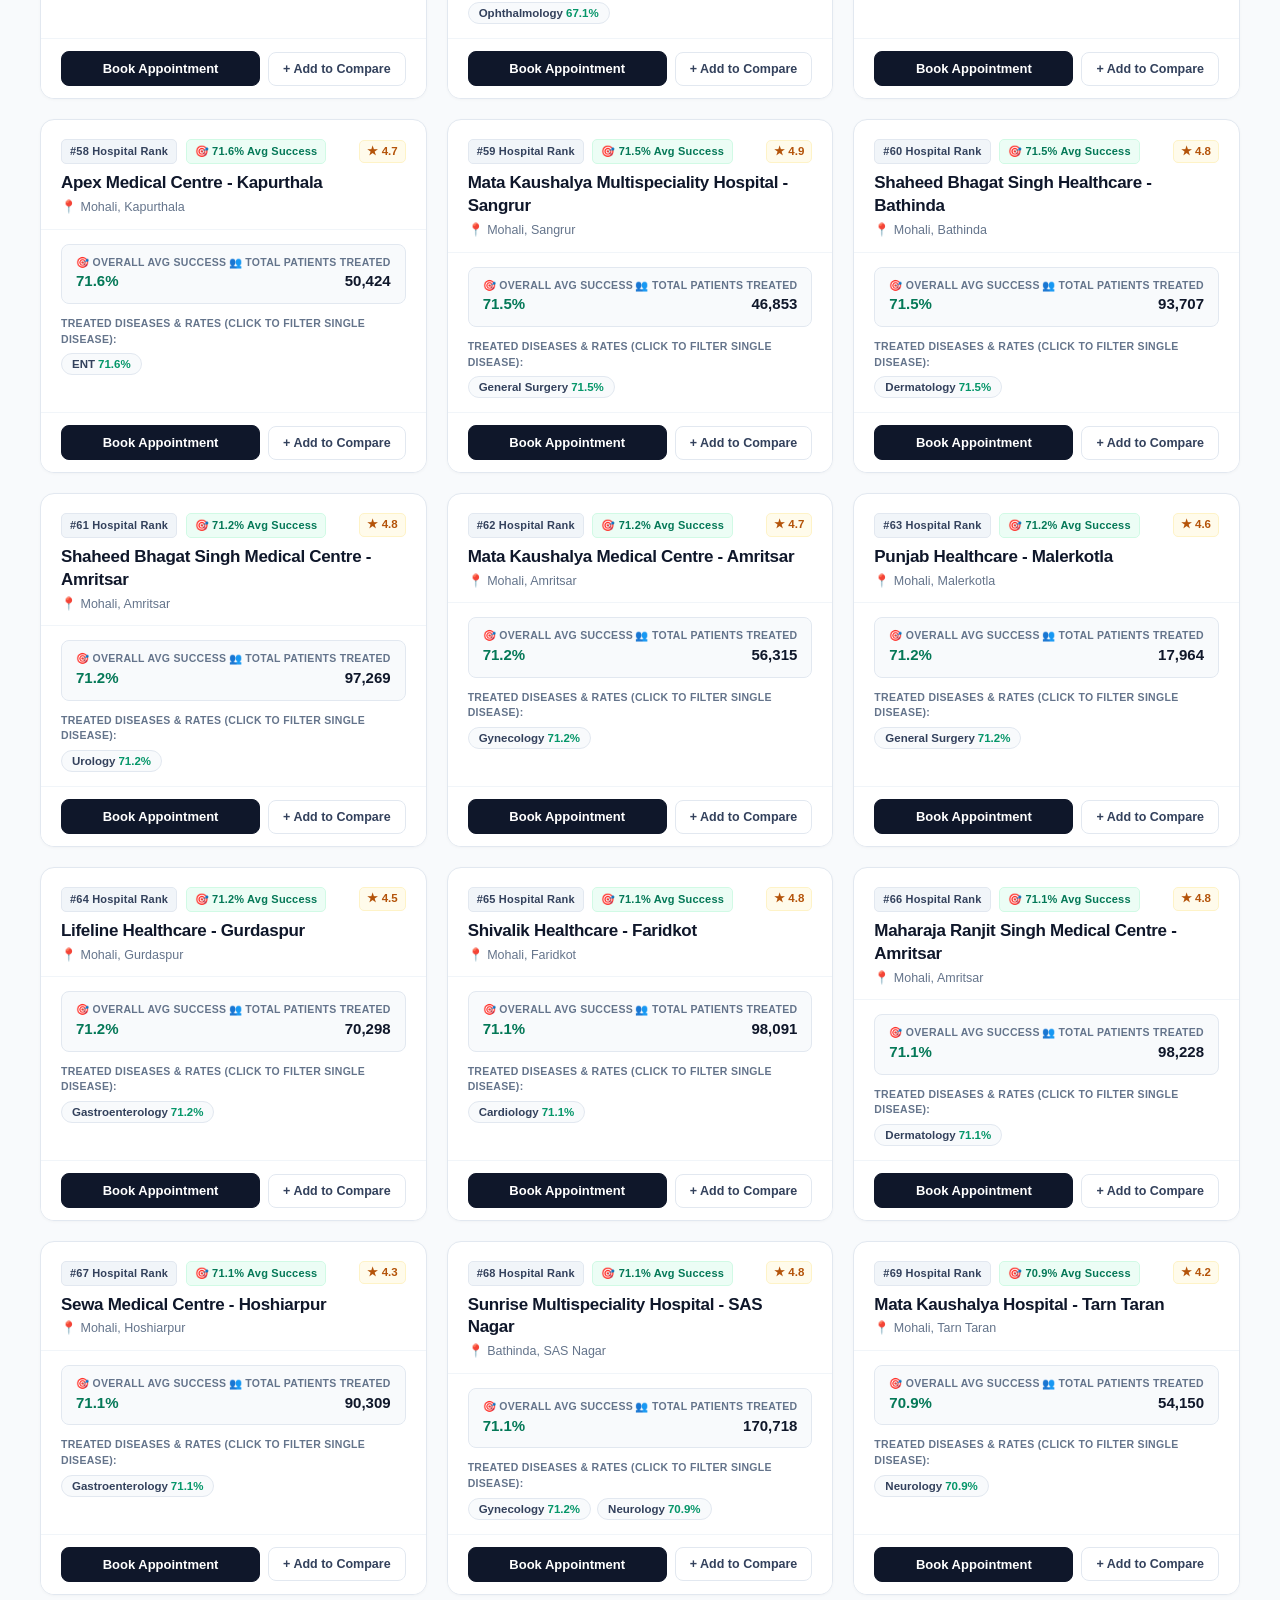
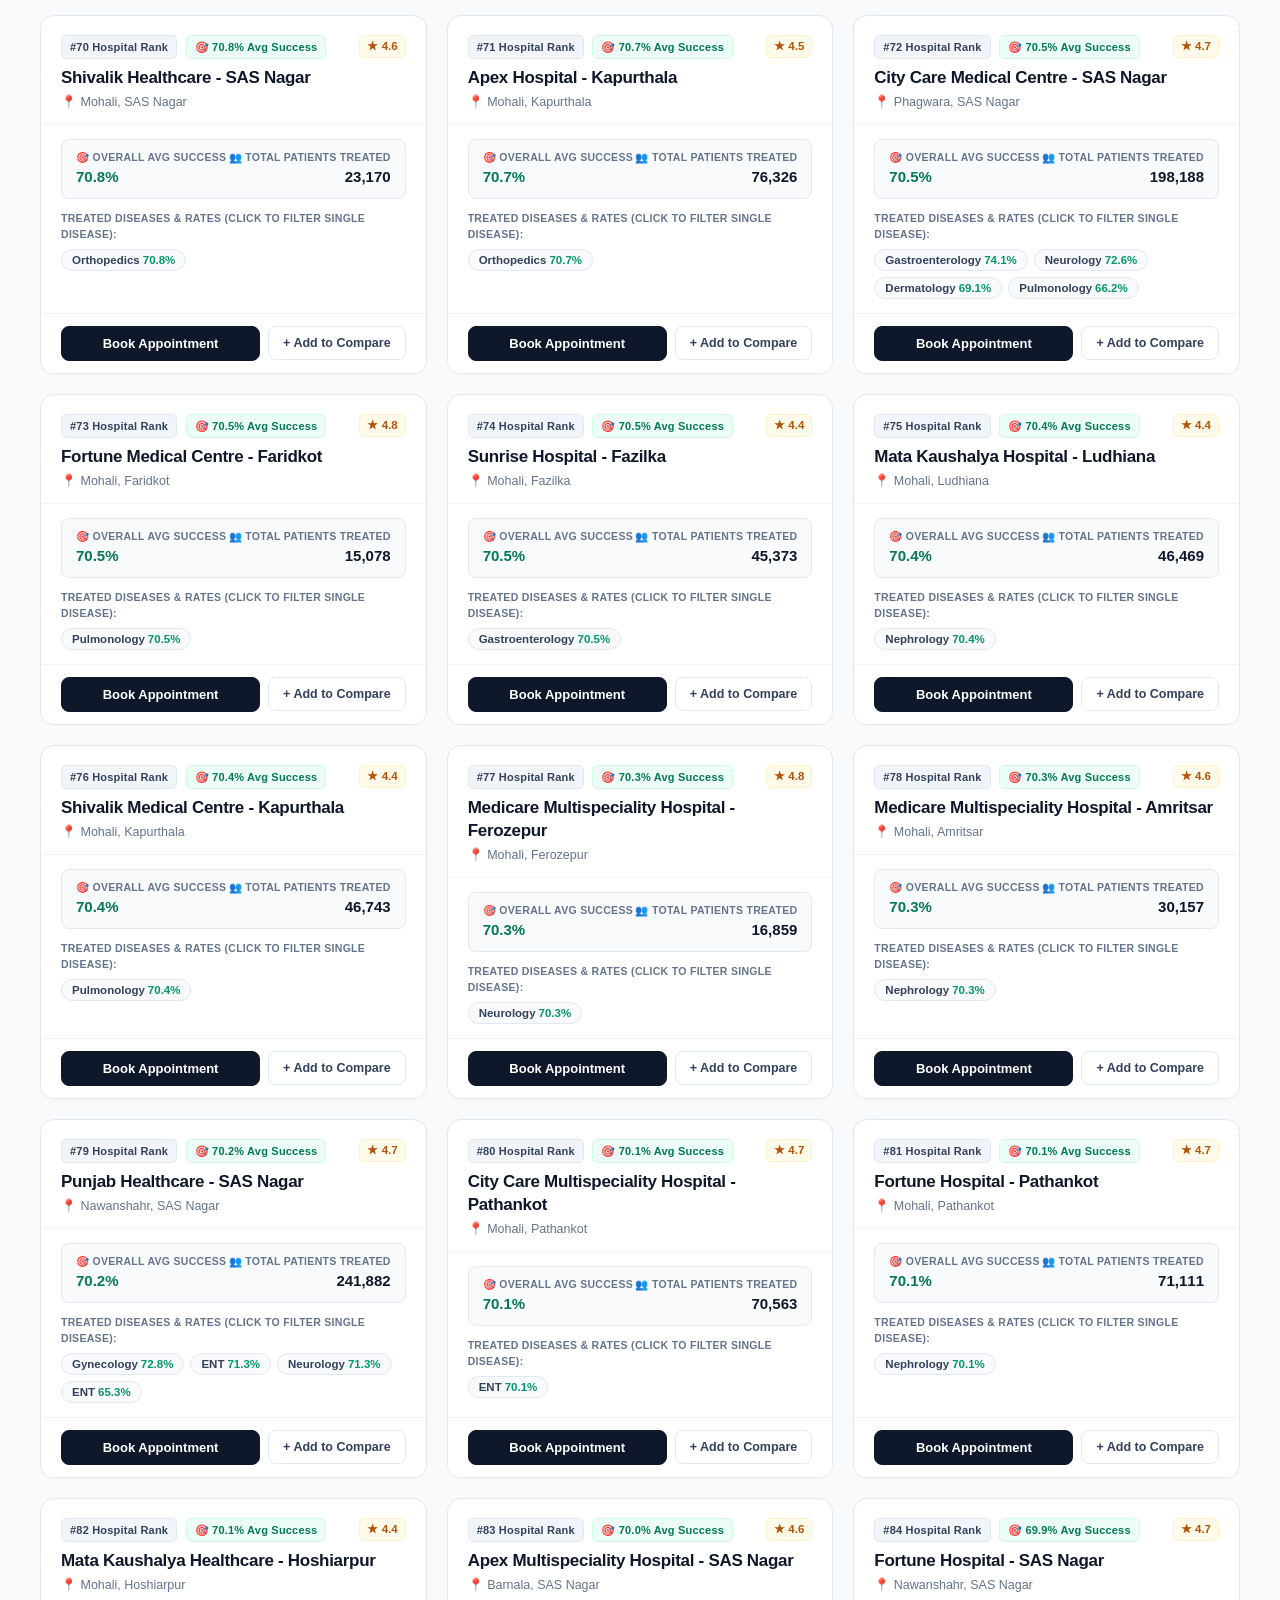
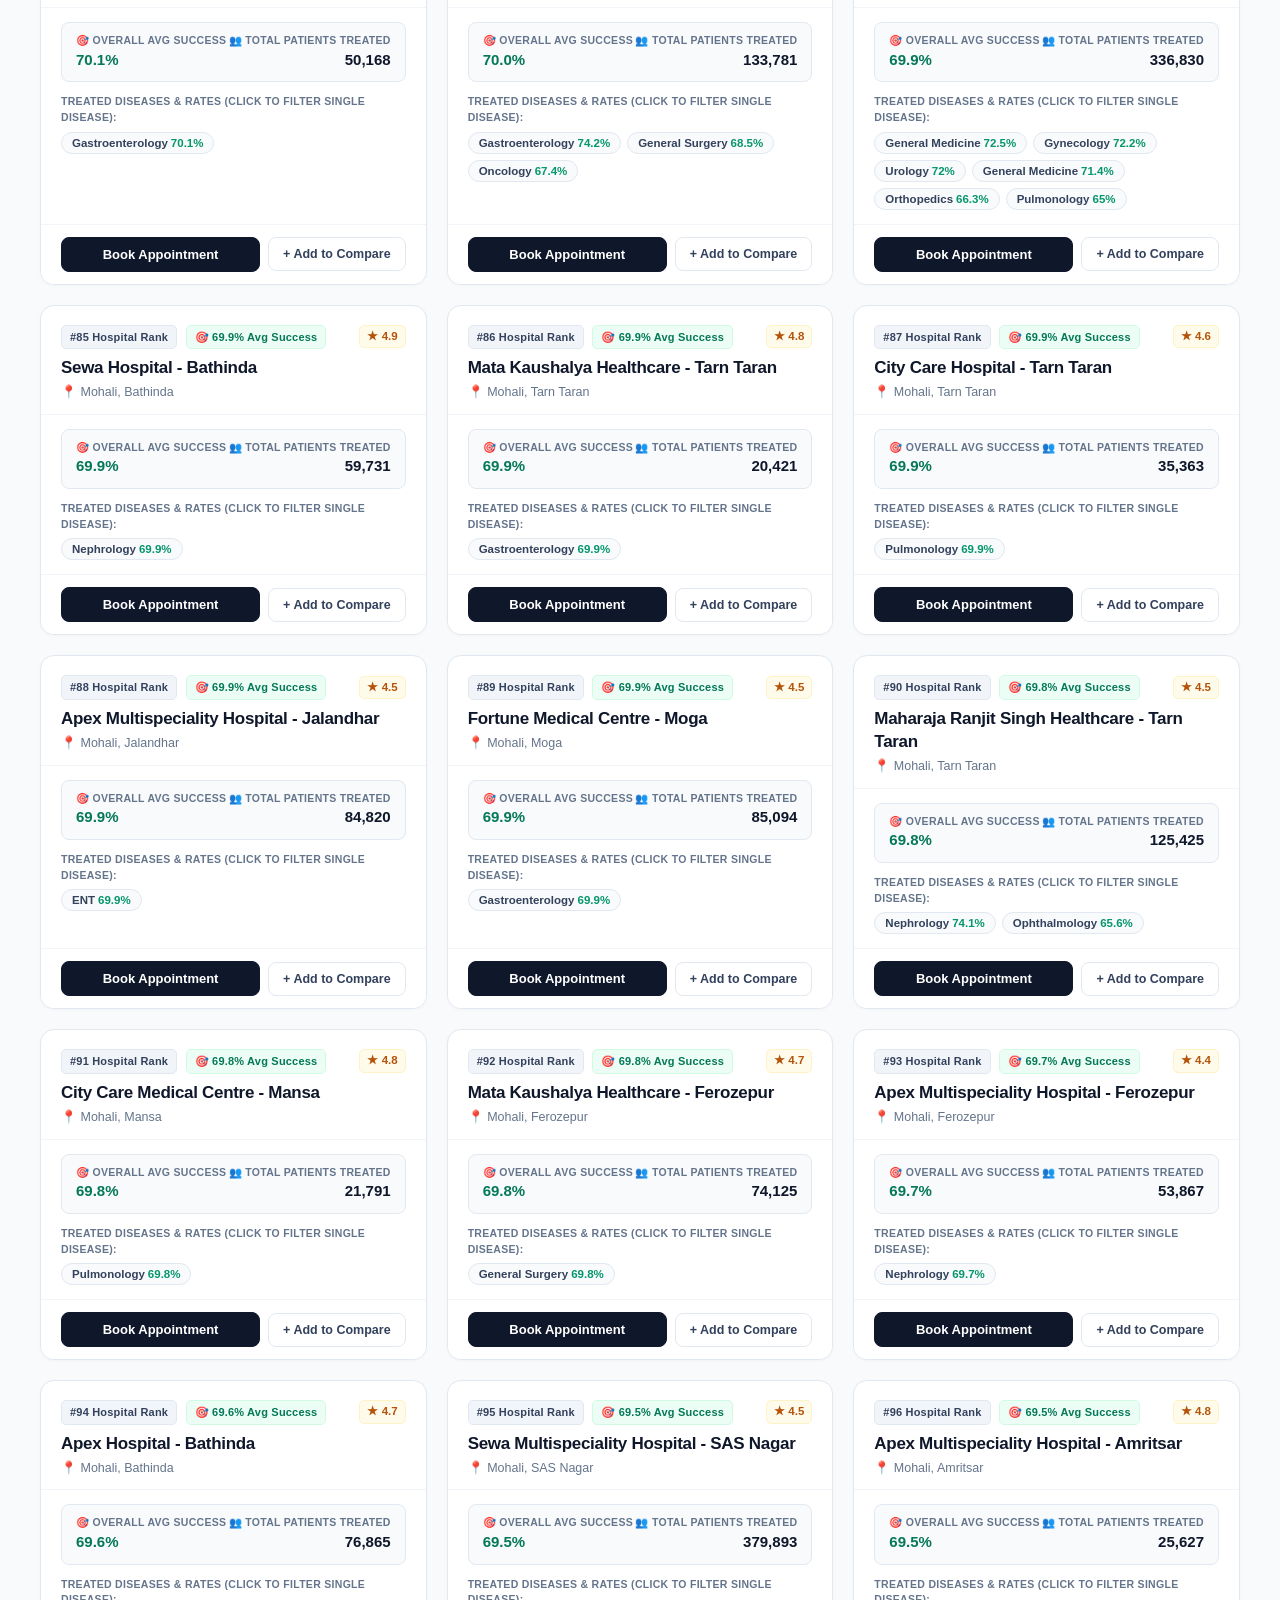
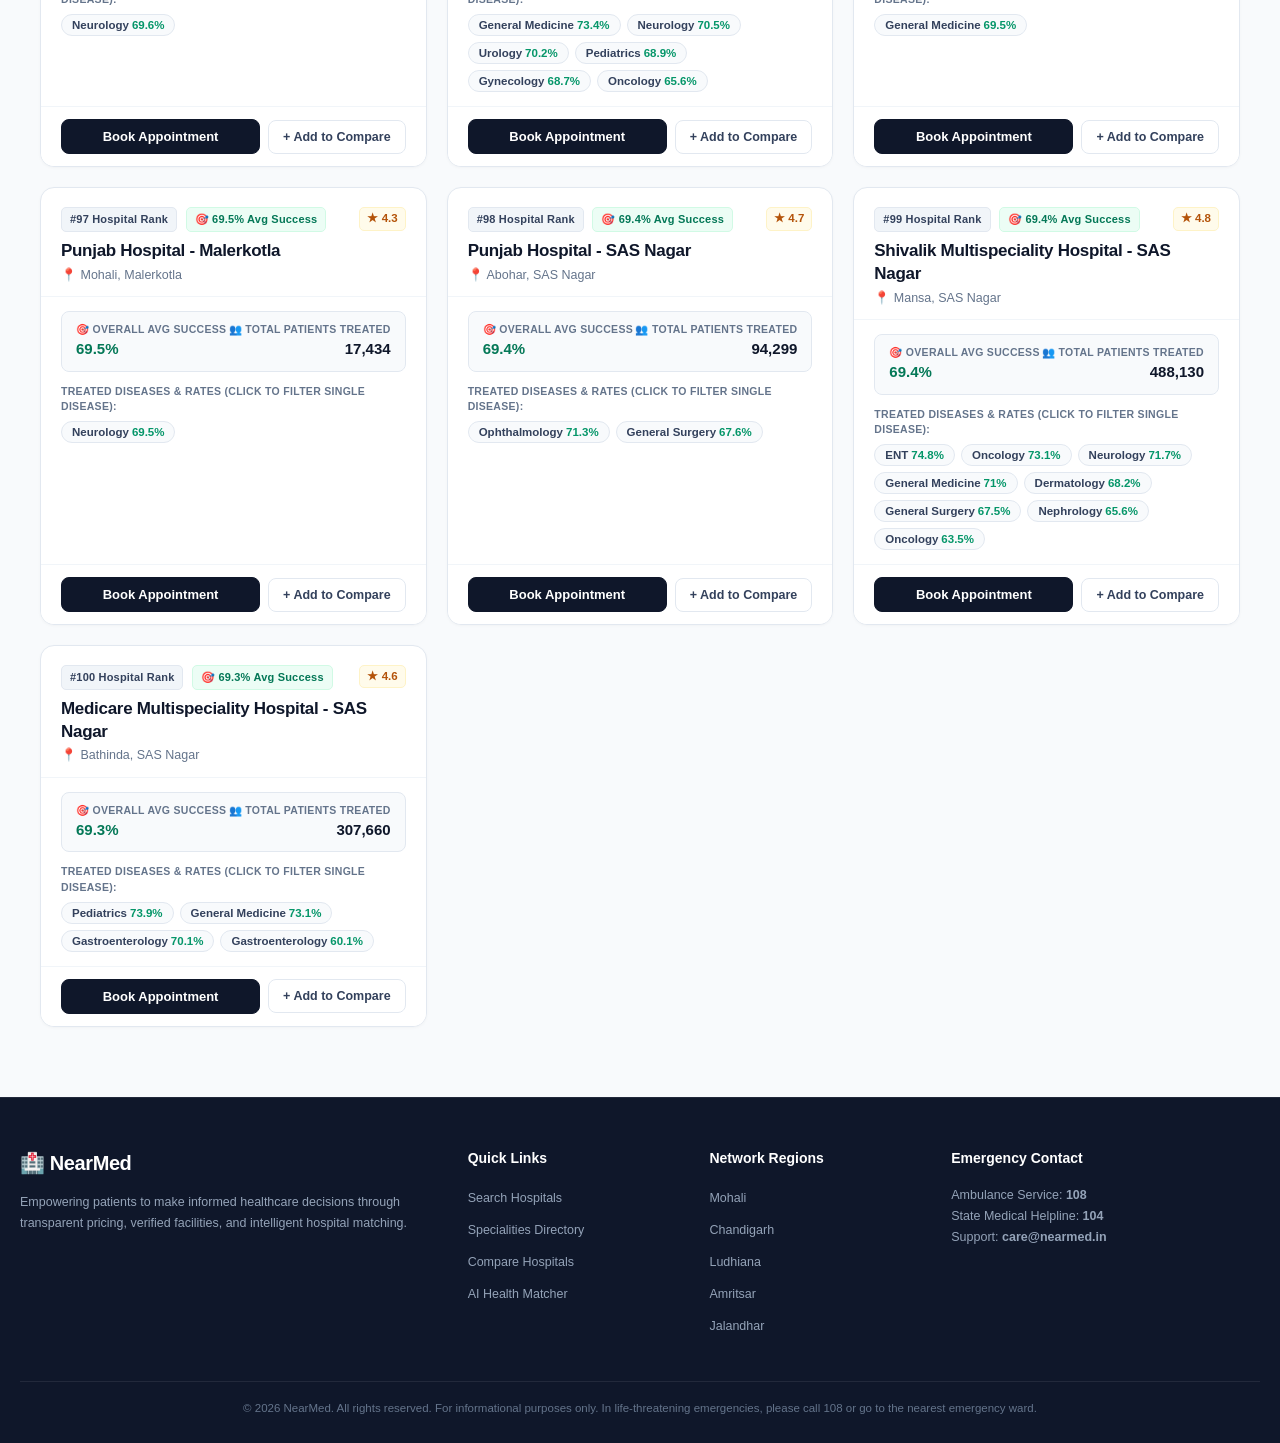
==== commit b4777b63: "Updated API URL to live Render backend" ====
--- a/home.html
+++ b/home.html
@@ -67,13 +67,13 @@
                             
                             <!-- Search by Name or Treatment -->
                             <div class="input-field">
-                                <label for="search-input">Search Hospital By Name</label>
+                                <label for="search-input">Search Hospital or Disease / Treatment</label>
                                 <div class="input-with-icon">
                                     <span class="field-icon">🔍</span>
                                     <input 
                                         type="text" 
                                         id="search-input" 
-                                        placeholder="e.g. PGIMER, etc"
+                                        placeholder="e.g. Heart, Cancer, Kidney, Knee, Apex Hospital..."
                                     >
                                 </div>
                             </div>
@@ -117,29 +117,29 @@
                                 </div>
                             </div>
 
-                            <!-- Speciality Dropdown -->
+                            <!-- Speciality Dropdown with Disease Descriptions -->
                             <div class="input-field">
-                                <label for="speciality-filter">Speciality</label>
+                                <label for="speciality-filter">Disease / Speciality</label>
                                 <div class="input-with-icon">
                                     <span class="field-icon">🩺</span>
                                     <select id="speciality-filter">
-                                        <option value="">All Specialities</option>
-                                        <option value="Cardiology">Cardiology (Heart)</option>
-                                        <option value="General Surgery">General Surgery (Surgical)</option>
-                                        <option value="Orthopedics">Orthopedics (Bones &amp; Joints)</option>
-                                        <option value="Neurology">Neurology (Brain &amp; Nerves)</option>
-                                        <option value="Oncology">Oncology (Cancer Care)</option>
-                                        <option value="Pediatrics">Pediatrics (Child Care)</option>
-                                        <option value="Nephrology">Nephrology (Kidney)</option>
-                                        <option value="Gastroenterology">Gastroenterology (Digestive)</option>
-                                        <option value="ENT">ENT (Ear, Nose &amp; Throat)</option>
-                                        <option value="Dermatology">Dermatology (Skin)</option>
-                                        <option value="General Medicine">General Medicine (Physician)</option>
-                                        <option value="Gynecology">Gynecology (Women's Health)</option>
-                                        <option value="Ophthalmology">Ophthalmology (Eye Care)</option>
-                                        <option value="Pulmonology">Pulmonology (Lungs &amp; Chest)</option>
-                                        <option value="Urology">Urology (Urinary Care)</option>
-                                        <option value="Emergency">24x7 Emergency / Trauma</option>
+                                        <option value="">All Diseases / Specialities</option>
+                                        <option value="Cardiology">Cardiology (Heart Diseases, Attack, Angioplasty)</option>
+                                        <option value="Oncology">Oncology (Cancer, Chemotherapy, Tumors)</option>
+                                        <option value="Orthopedics">Orthopedics (Bones, Joints, Knee, Fractures)</option>
+                                        <option value="Neurology">Neurology (Brain, Stroke, Paralysis, Nerves)</option>
+                                        <option value="Nephrology">Nephrology (Kidney, Dialysis, Renal Failure)</option>
+                                        <option value="Urology">Urology (Kidney Stones, Prostate, Bladder)</option>
+                                        <option value="Gastroenterology">Gastroenterology (Stomach, Liver, Digestion)</option>
+                                        <option value="Pulmonology">Pulmonology (Lungs, Asthma, Chest, TB)</option>
+                                        <option value="General Surgery">General Surgery (Appendix, Hernia, Operations)</option>
+                                        <option value="Pediatrics">Pediatrics (Child Care, Infants &amp; Baby)</option>
+                                        <option value="Gynecology">Gynecology (Pregnancy, Women's Health, PCOS)</option>
+                                        <option value="Dermatology">Dermatology (Skin Diseases, Allergies, Hair)</option>
+                                        <option value="Ophthalmology">Ophthalmology (Eye Care, Cataract, Vision)</option>
+                                        <option value="ENT">ENT (Ear, Nose &amp; Throat Disorders)</option>
+                                        <option value="General Medicine">General Medicine (Fever, Diabetes, Infections)</option>
+                                        <option value="Emergency">24x7 Emergency &amp; Trauma Care</option>
                                     </select>
                                 </div>
                             </div>
@@ -162,10 +162,10 @@
 
                         <div class="search-submit-row">
                             <button type="submit" class="btn-primary-search">
-                                <span>Search Hospitals</span>
+                                <span>Search Hospitals &amp; Diseases</span>
                             </button>
                             <button type="button" class="btn-reset-search" onclick="resetFilters()">
-                                Reset
+                                Reset All
                             </button>
                         </div>
                     </form>
@@ -176,21 +176,27 @@
         <!-- Quick Speciality Carousel / Filter Chips -->
         <section class="speciality-chips-section" id="specialities">
             <div class="section-header">
-                <h2>Browse by Medical Speciality</h2>
-                <p>Select a category to filter hospitals instantly by highest success rate</p>
+                <h2>Browse by Disease / Medical Speciality</h2>
+                <p>Click any disease to view single disease success rates and specialist hospital rankings</p>
             </div>
             
             <div class="chips-container" id="speciality-chips">
                 <button class="chip active" data-spec="">All</button>
-                <button class="chip" data-spec="Cardiology">🫀 Cardiology</button>
+                <button class="chip" data-spec="Cardiology">🫀 Cardiology (Heart)</button>
+                <button class="chip" data-spec="Oncology">🔬 Oncology (Cancer)</button>
+                <button class="chip" data-spec="Orthopedics">🦴 Orthopedics (Knee &amp; Bone)</button>
+                <button class="chip" data-spec="Neurology">🧠 Neurology (Brain)</button>
+                <button class="chip" data-spec="Nephrology">🩸 Nephrology (Kidney)</button>
+                <button class="chip" data-spec="Urology">🩺 Urology (Kidney Stones)</button>
+                <button class="chip" data-spec="Gastroenterology">🍽️ Gastroenterology (Liver/Stomach)</button>
+                <button class="chip" data-spec="Pulmonology">🫁 Pulmonology (Lungs/Asthma)</button>
                 <button class="chip" data-spec="General Surgery">🩺 General Surgery</button>
-                <button class="chip" data-spec="Neurology">🧠 Neurology</button>
-                <button class="chip" data-spec="Orthopedics">🦴 Orthopedics</button>
-                <button class="chip" data-spec="Oncology">🔬 Oncology</button>
-                <button class="chip" data-spec="Pediatrics">👶 Pediatrics</button>
-                <button class="chip" data-spec="Nephrology">🩸 Nephrology</button>
-                <button class="chip" data-spec="Gastroenterology">🍽️ Gastroenterology</button>
-                <button class="chip" data-spec="ENT">👂 ENT</button>
+                <button class="chip" data-spec="Pediatrics">👶 Pediatrics (Child Care)</button>
+                <button class="chip" data-spec="Gynecology">🌸 Gynecology (Women Health)</button>
+                <button class="chip" data-spec="Dermatology">🧴 Dermatology (Skin)</button>
+                <button class="chip" data-spec="Ophthalmology">👁️ Ophthalmology (Eye Care)</button>
+                <button class="chip" data-spec="ENT">👂 ENT (Ear/Nose/Throat)</button>
+                <button class="chip" data-spec="General Medicine">💊 General Medicine (Fever/Diabetes)</button>
             </div>
         </section>
 
@@ -227,6 +233,15 @@
                     <button class="filter-toggle" data-filter="icu">⚡ 24/7 ICU &amp; Emergency</button>
                     <button class="filter-toggle" data-filter="cashless">👥 High Patient Volume</button>
                 </div>
+            </div>
+
+            <!-- Active Single Disease Filter Notification Bar -->
+            <div class="active-disease-bar" id="active-disease-bar" style="display: none;">
+                <div class="active-disease-info">
+                    <span class="active-disease-badge" id="active-disease-badge">🎯 Single Disease Mode: Cardiology</span>
+                    <span class="active-disease-subtext" id="active-disease-subtext">Showing verified success rates &amp; rankings for this disease only. Cards for other diseases are hidden.</span>
+                </div>
+                <button type="button" class="btn-clear-disease" onclick="clearDiseaseFilter()">✕ Show All Diseases</button>
             </div>
 
             <!-- Hospital Cards Grid Container (Populated dynamically) -->
@@ -362,7 +377,7 @@
     <footer class="footer">
         <div class="footer-container">
             <div class="footer-col">
-                <div class="logo">🏥 HospitalConnect</div>
+                <div class="logo">🏥 NearMed</div>
                 <p>Empowering patients to make informed healthcare decisions through transparent pricing, verified facilities, and intelligent hospital matching.</p>
             </div>
             <div class="footer-col">
@@ -388,11 +403,11 @@
                 <h4>Emergency Contact</h4>
                 <p>Ambulance Service: <strong>108</strong></p>
                 <p>State Medical Helpline: <strong>104</strong></p>
-                <p>Support: <strong>care@hospitalconnect.in</strong></p>
+                <p>Support: <strong>care@nearmed.in</strong></p>
             </div>
         </div>
         <div class="footer-bottom">
-            <p>&copy; 2026 HospitalConnect. All rights reserved. For informational purposes only. In life-threatening emergencies, please call 108 or go to the nearest emergency ward.</p>
+            <p>&copy; 2026 NearMed. All rights reserved. For informational purposes only. In life-threatening emergencies, please call 108 or go to the nearest emergency ward.</p>
         </div>
     </footer>
 
@@ -401,16 +416,17 @@
     <script>
         (function () {
             // Connect frontend to the local server
-            const API_BASE = (window.location.protocol === 'http:' || window.location.protocol === 'https:')
-                ? window.location.origin
-                : 'http://127.0.0.1:8000';
-
+            const API_URL = 'https://hospital-find.onrender.com/api/hospitals';
             const hospitalListEl = document.getElementById('hospitals-container');
             const noResultsEl = document.getElementById('no-results-msg');
             const resultsHeadingEl = document.getElementById('results-count-heading');
             const resultsSubtextEl = document.getElementById('results-subtext');
 
-            function renderHospitalCards(hospitals) {
+            function renderHospitalCards(hospitals, options) {
+                if (typeof window.renderHospitals === 'function') {
+                    window.renderHospitals(hospitals, options);
+                    return;
+                }
                 if (!hospitalListEl) return;
 
                 hospitalListEl.innerHTML = '';
@@ -572,6 +588,10 @@
             }
 
             async function fetchHospitalsFromServer() {
+                if (typeof window.applyFilters === 'function') {
+                    window.applyFilters();
+                    return;
+                }
                 const searchVal = document.getElementById('search-input')?.value?.trim() || '';
                 const city = document.getElementById('city-filter')?.value || '';
                 const speciality = document.getElementById('speciality-filter')?.value || '';
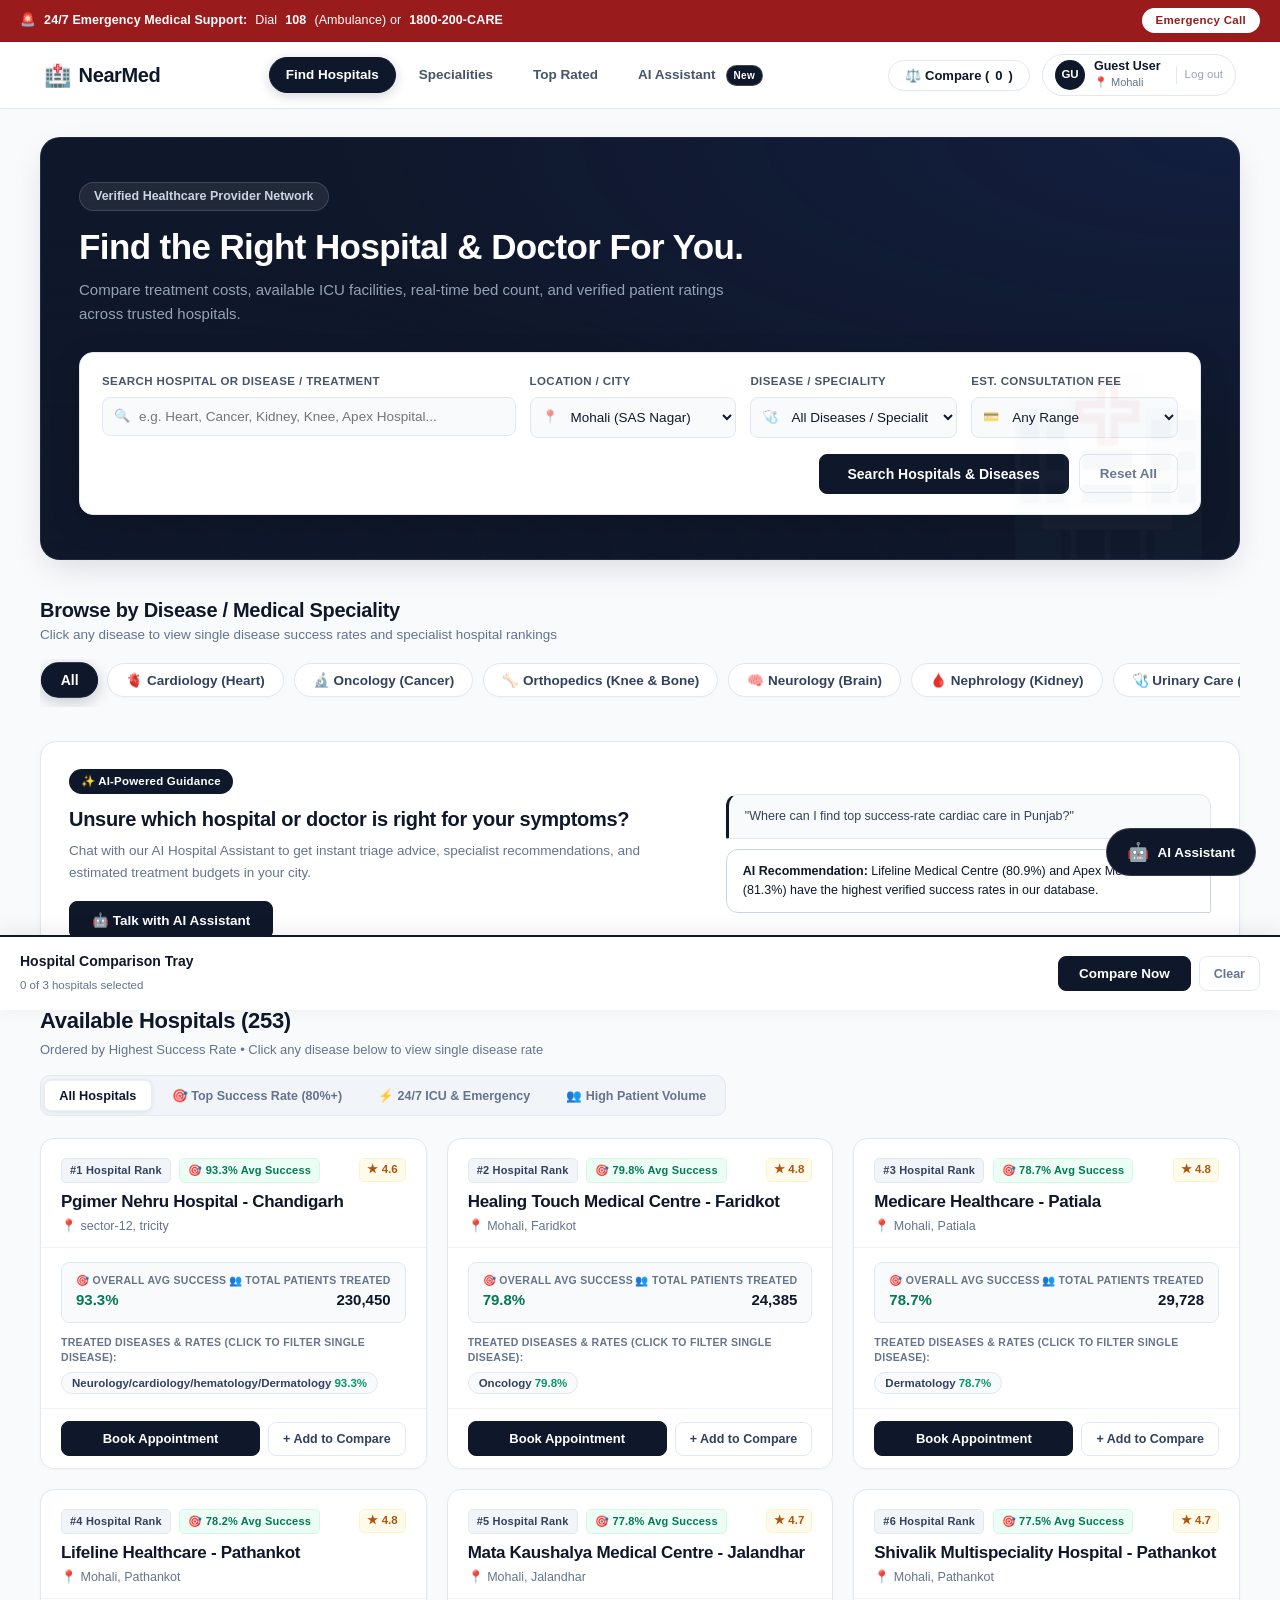
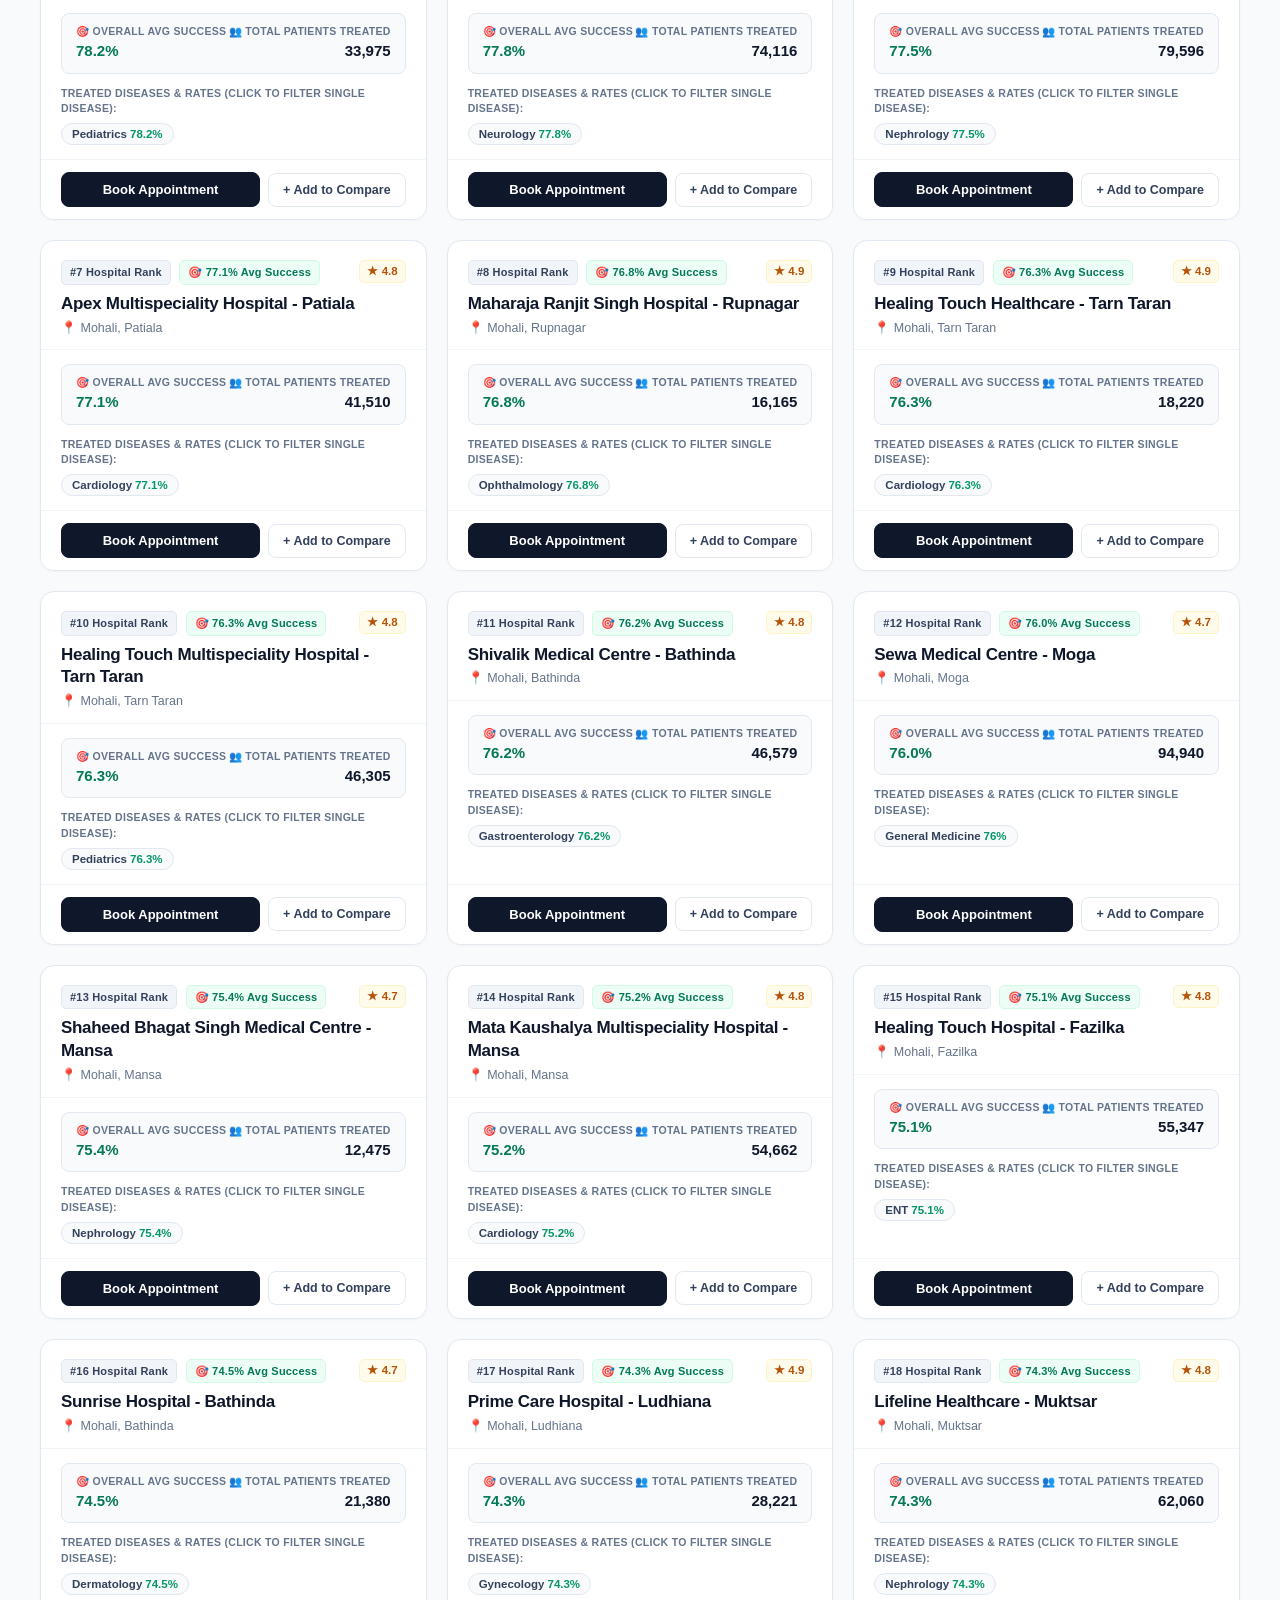
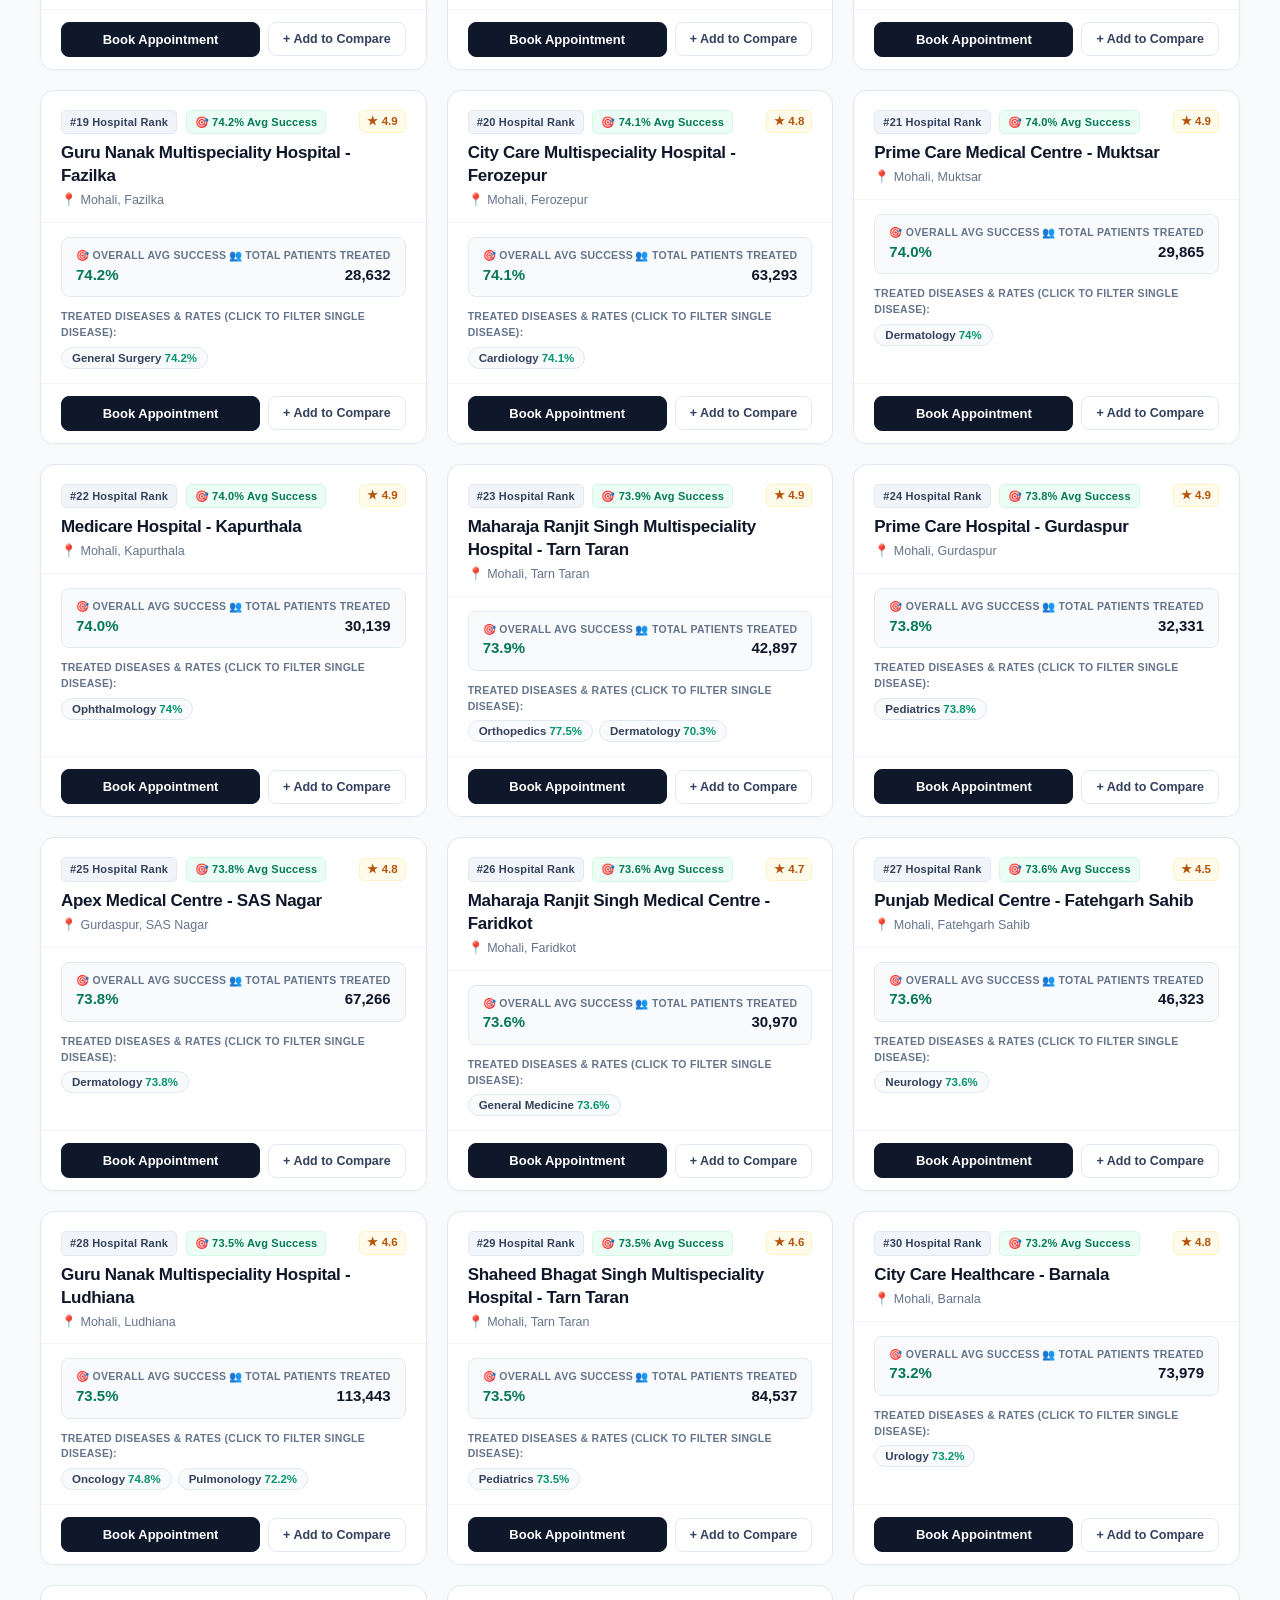
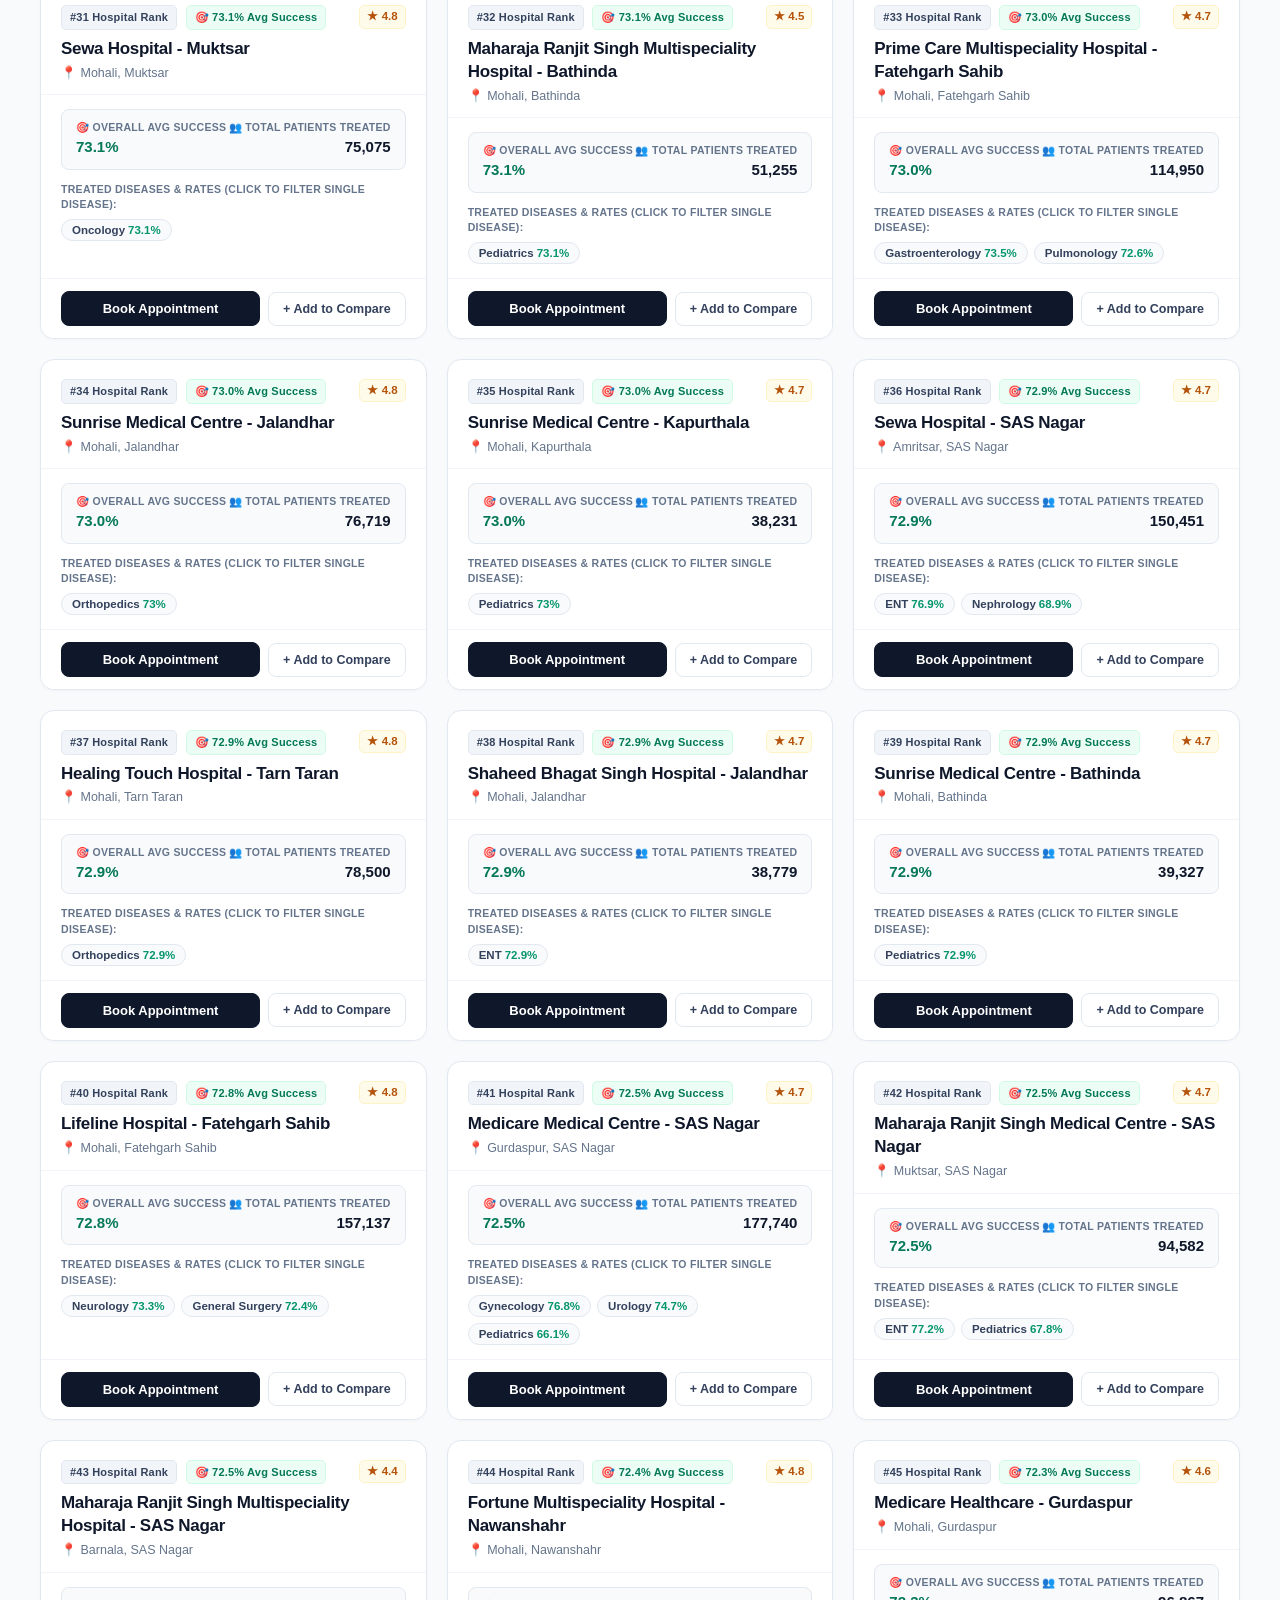
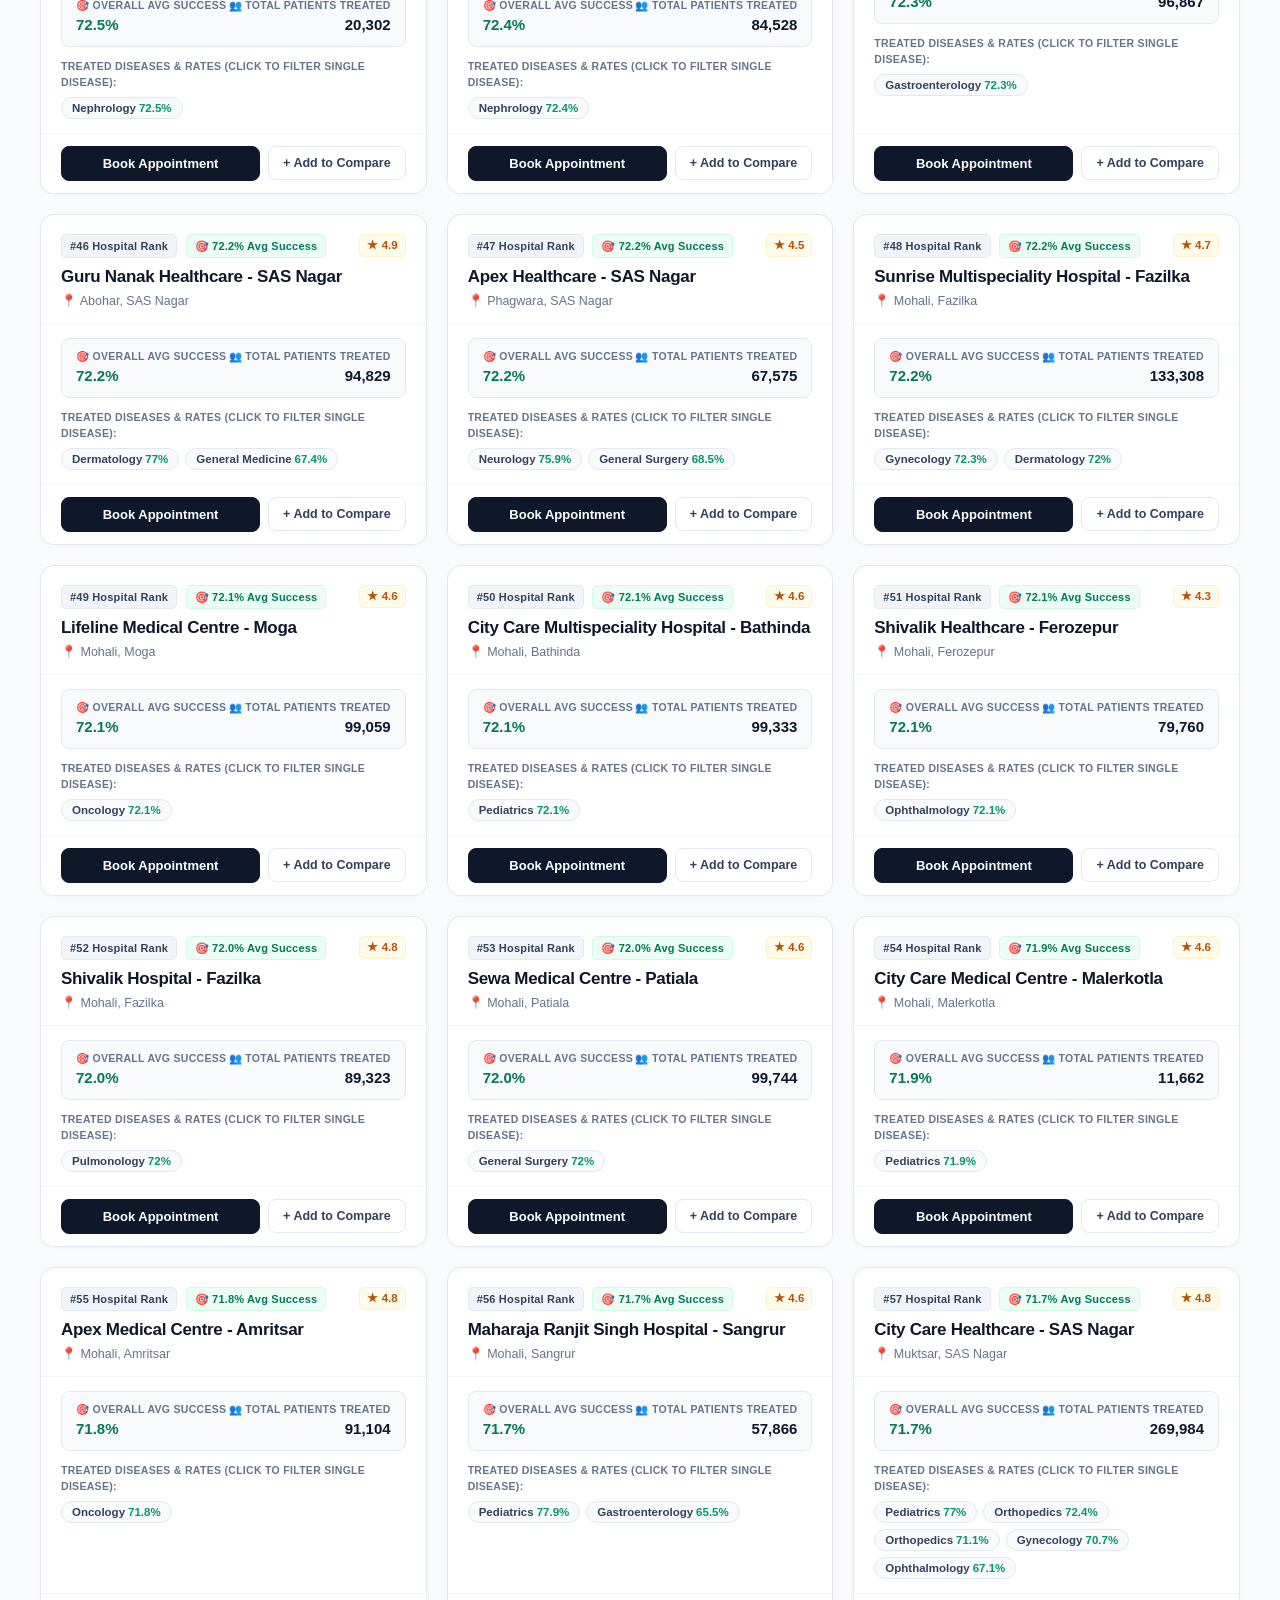
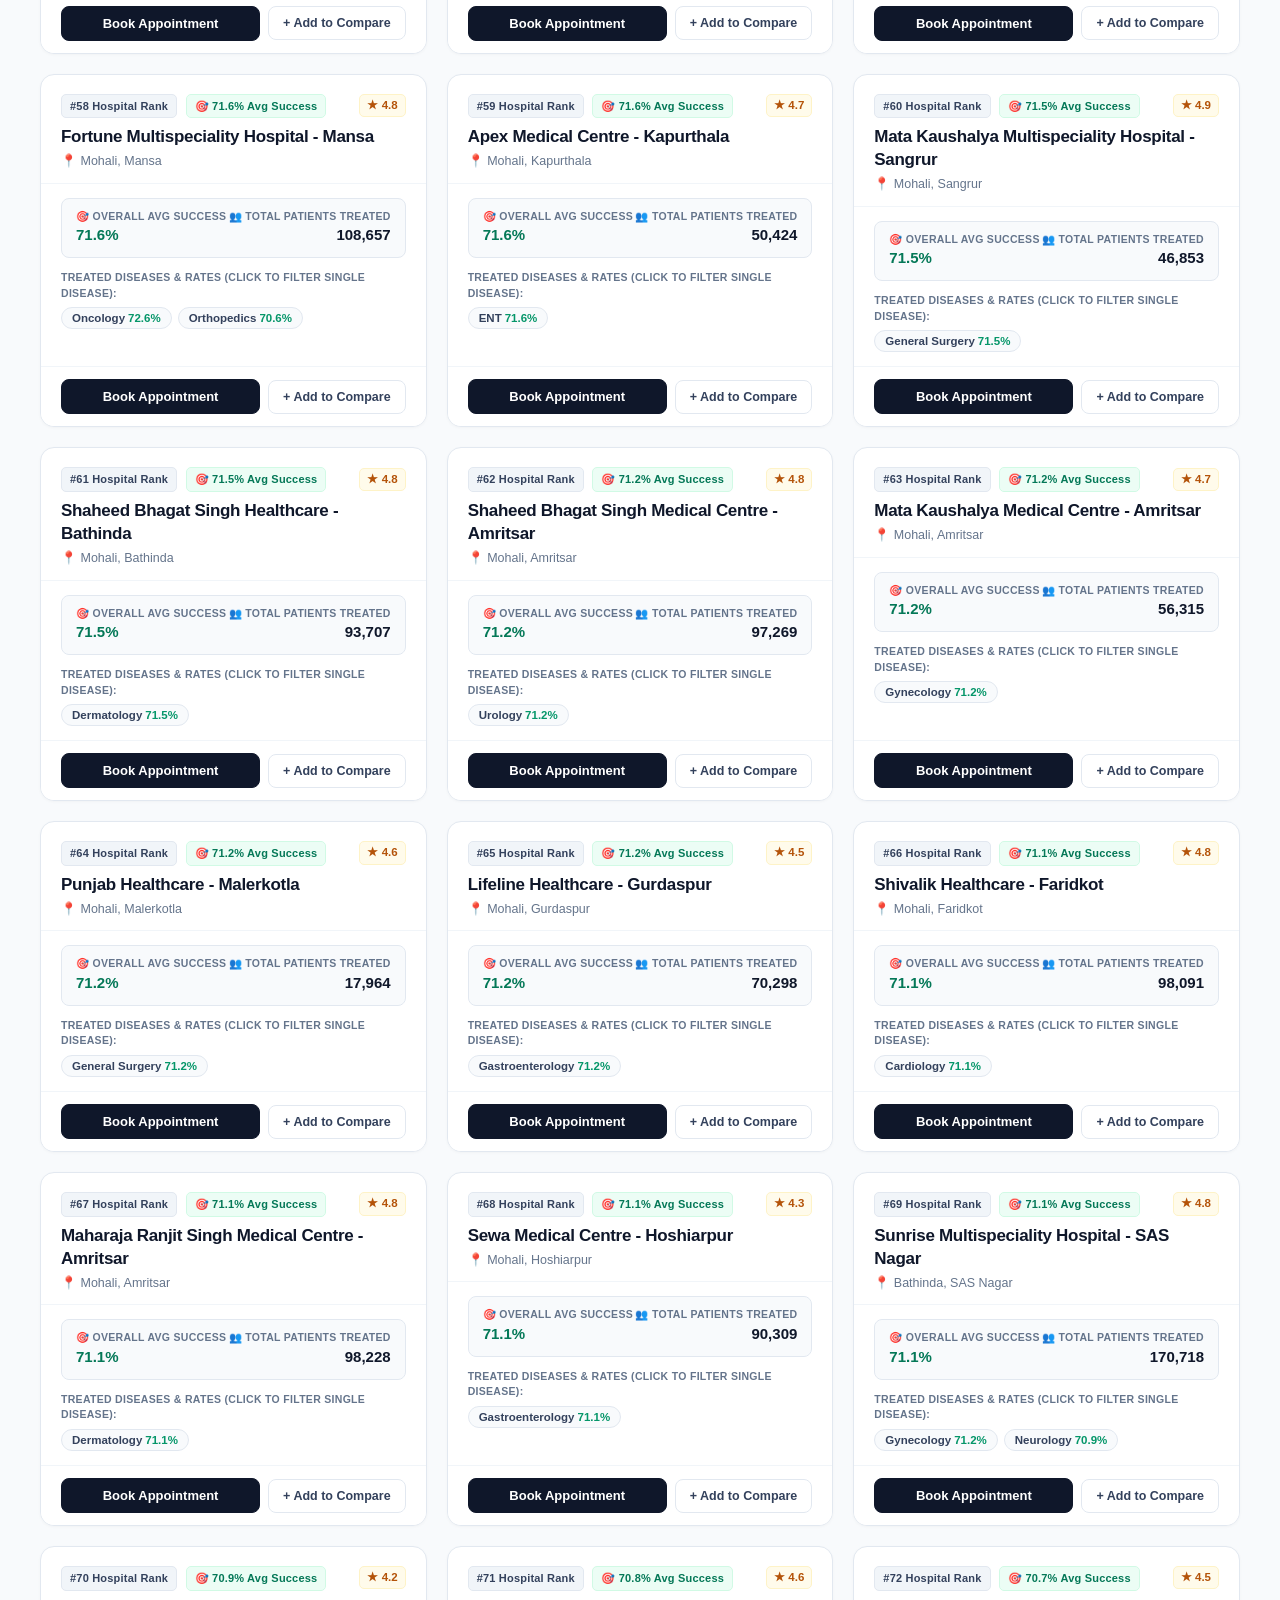
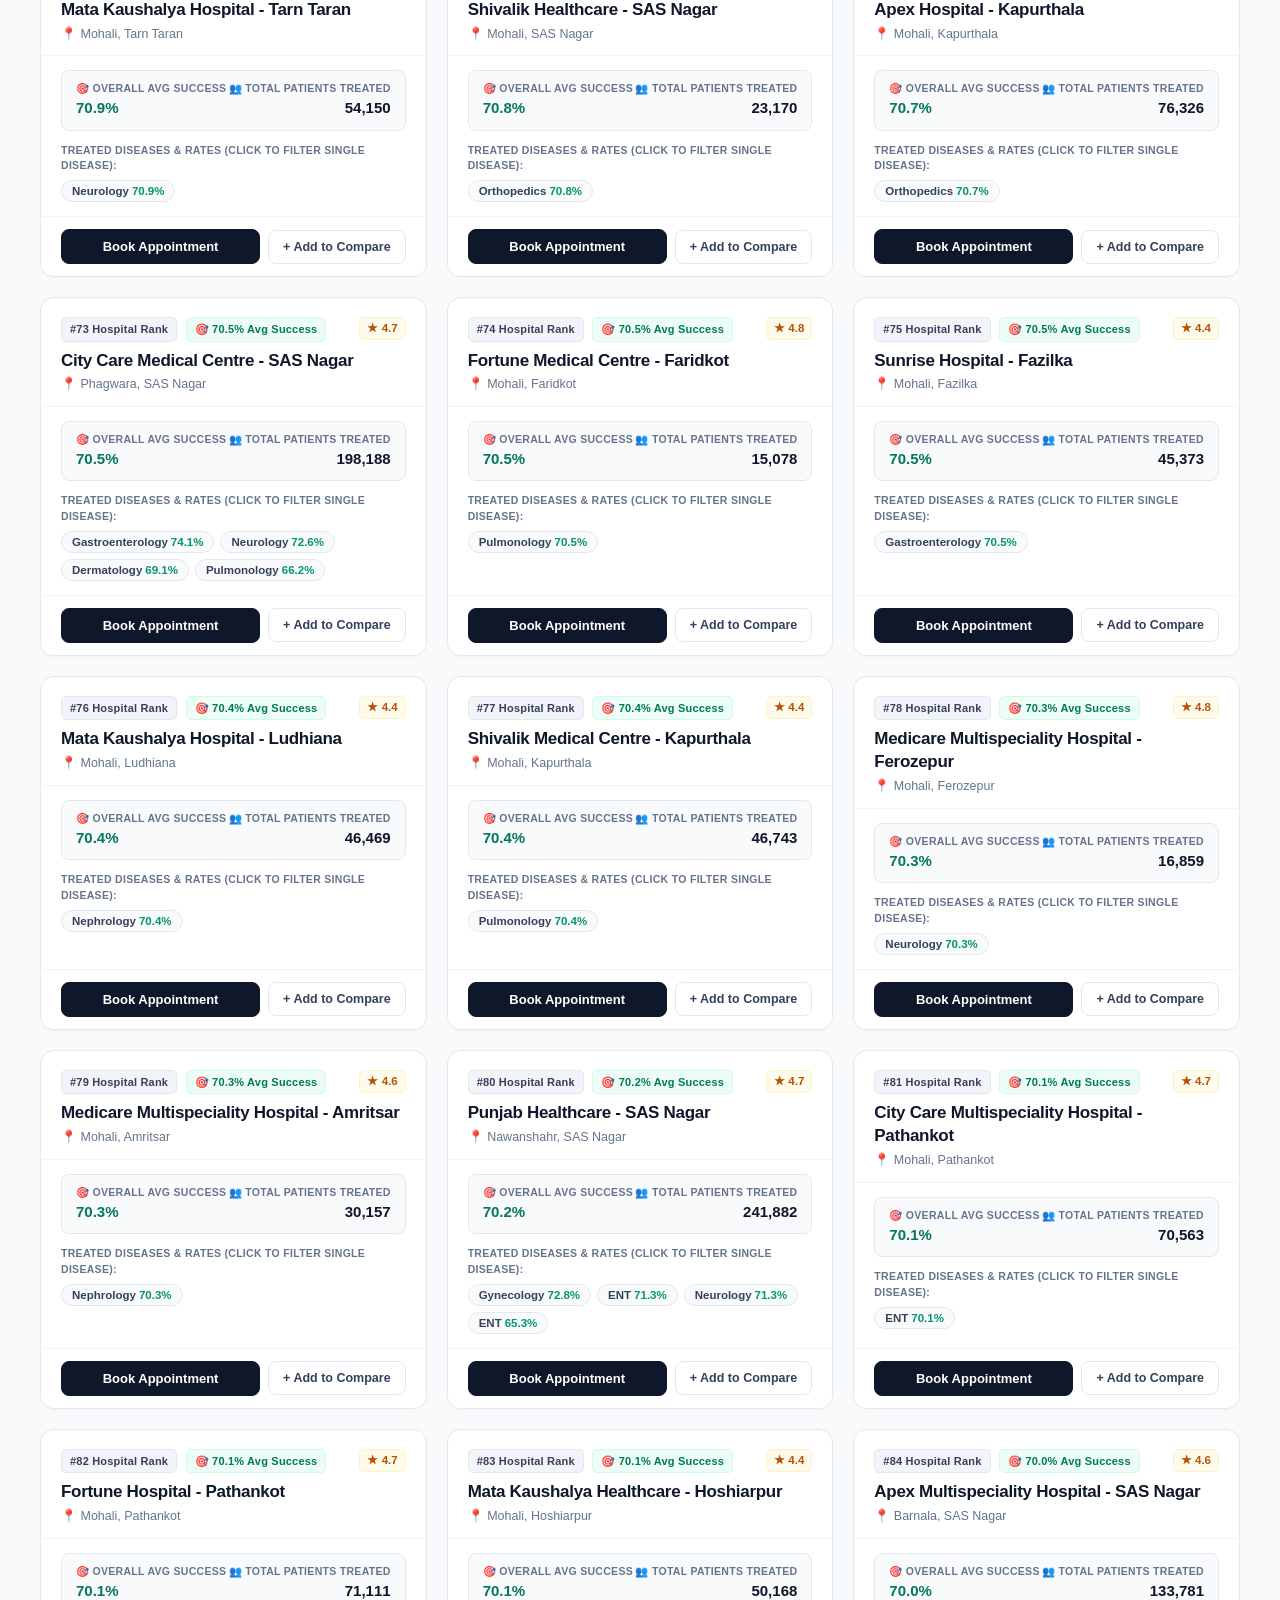
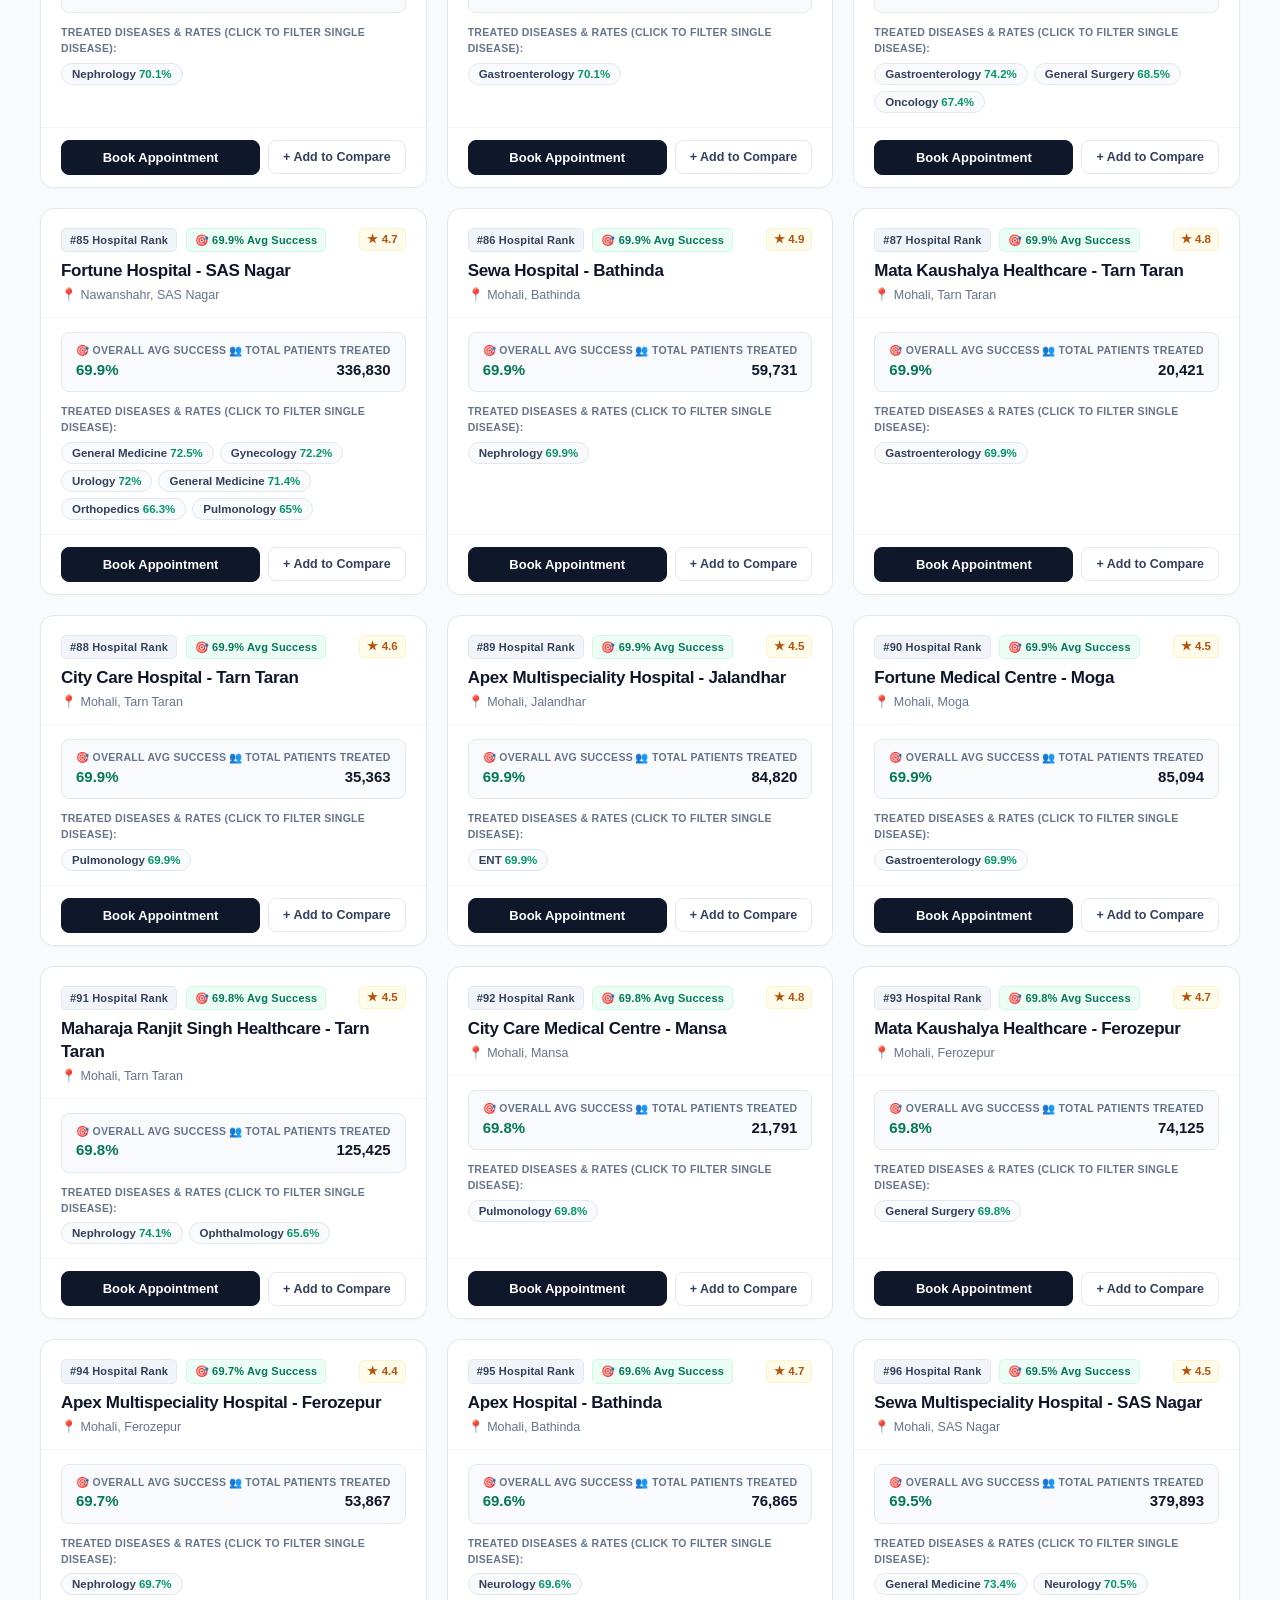
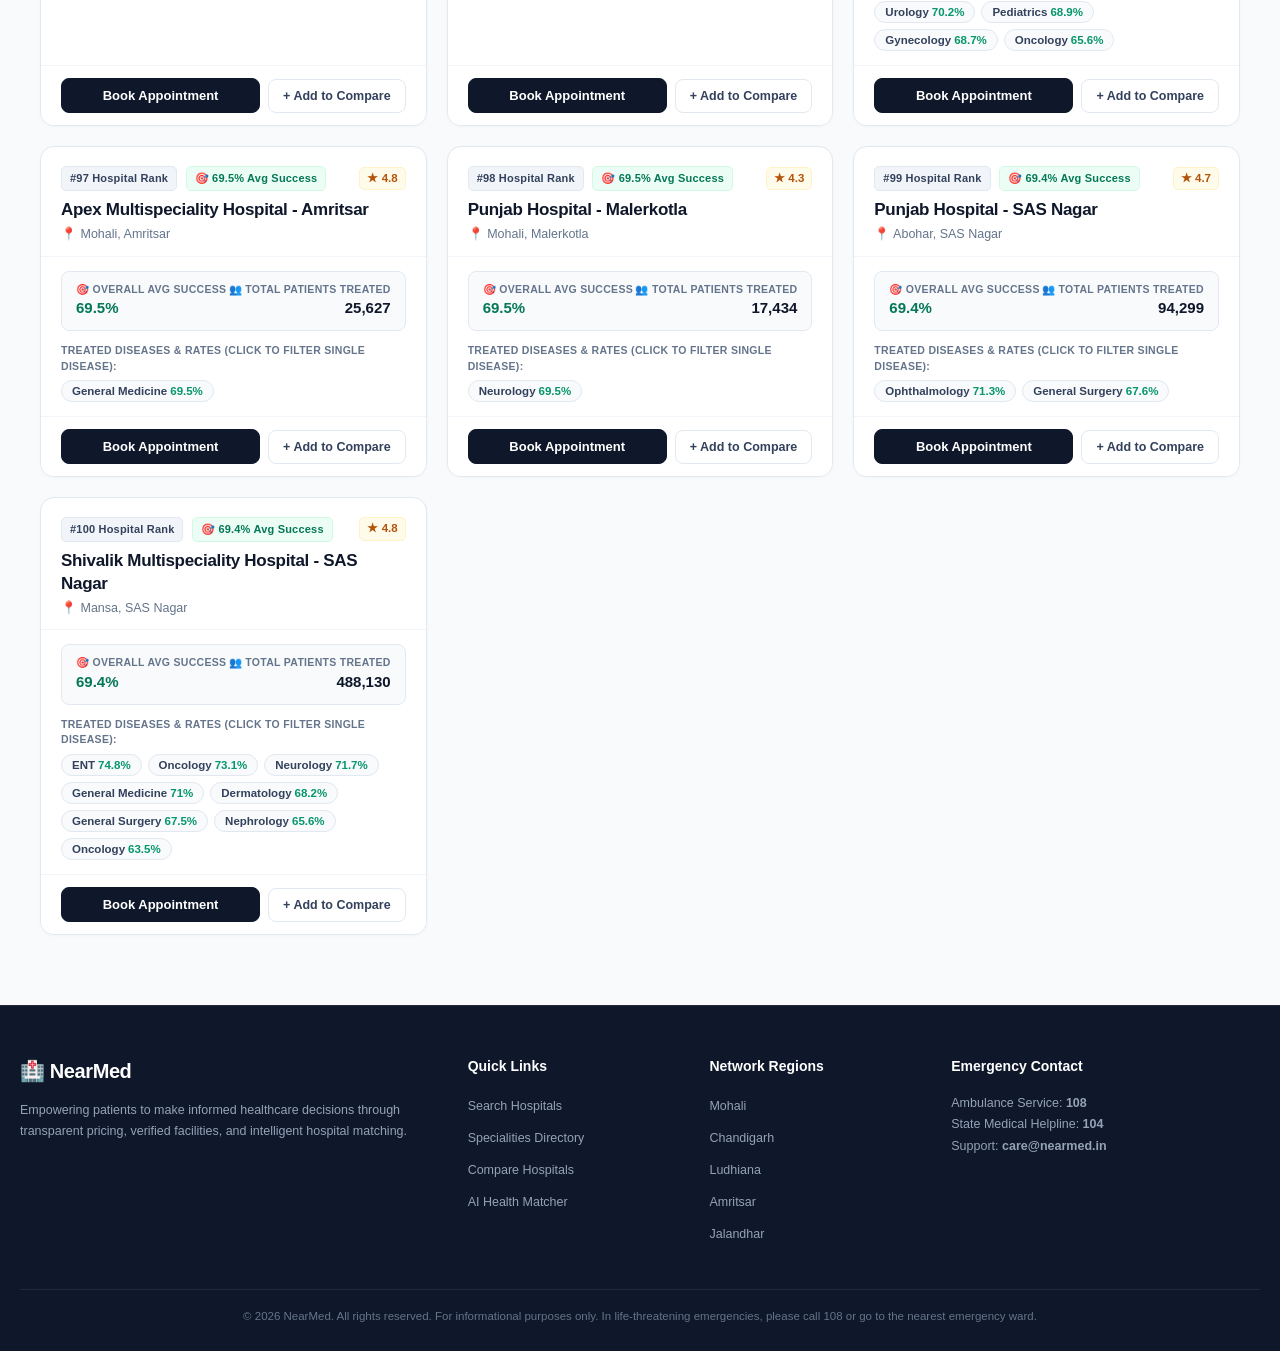
==== commit 9ffa1e2f: "update home" ====
--- a/home.html
+++ b/home.html
@@ -129,7 +129,7 @@
                                         <option value="Orthopedics">Orthopedics (Bones, Joints, Knee, Fractures)</option>
                                         <option value="Neurology">Neurology (Brain, Stroke, Paralysis, Nerves)</option>
                                         <option value="Nephrology">Nephrology (Kidney, Dialysis, Renal Failure)</option>
-                                        <option value="Urology">Urology (Kidney Stones, Prostate, Bladder)</option>
+                                        <option value="Urinary Care">Urinary Care (Kidney Stones, Prostate, Bladder)</option>
                                         <option value="Gastroenterology">Gastroenterology (Stomach, Liver, Digestion)</option>
                                         <option value="Pulmonology">Pulmonology (Lungs, Asthma, Chest, TB)</option>
                                         <option value="General Surgery">General Surgery (Appendix, Hernia, Operations)</option>
@@ -187,7 +187,7 @@
                 <button class="chip" data-spec="Orthopedics">🦴 Orthopedics (Knee &amp; Bone)</button>
                 <button class="chip" data-spec="Neurology">🧠 Neurology (Brain)</button>
                 <button class="chip" data-spec="Nephrology">🩸 Nephrology (Kidney)</button>
-                <button class="chip" data-spec="Urology">🩺 Urology (Kidney Stones)</button>
+                <button class="chip" data-spec="Urinary Care">🩺 Urinary Care (Kidney Stones)</button>
                 <button class="chip" data-spec="Gastroenterology">🍽️ Gastroenterology (Liver/Stomach)</button>
                 <button class="chip" data-spec="Pulmonology">🫁 Pulmonology (Lungs/Asthma)</button>
                 <button class="chip" data-spec="General Surgery">🩺 General Surgery</button>
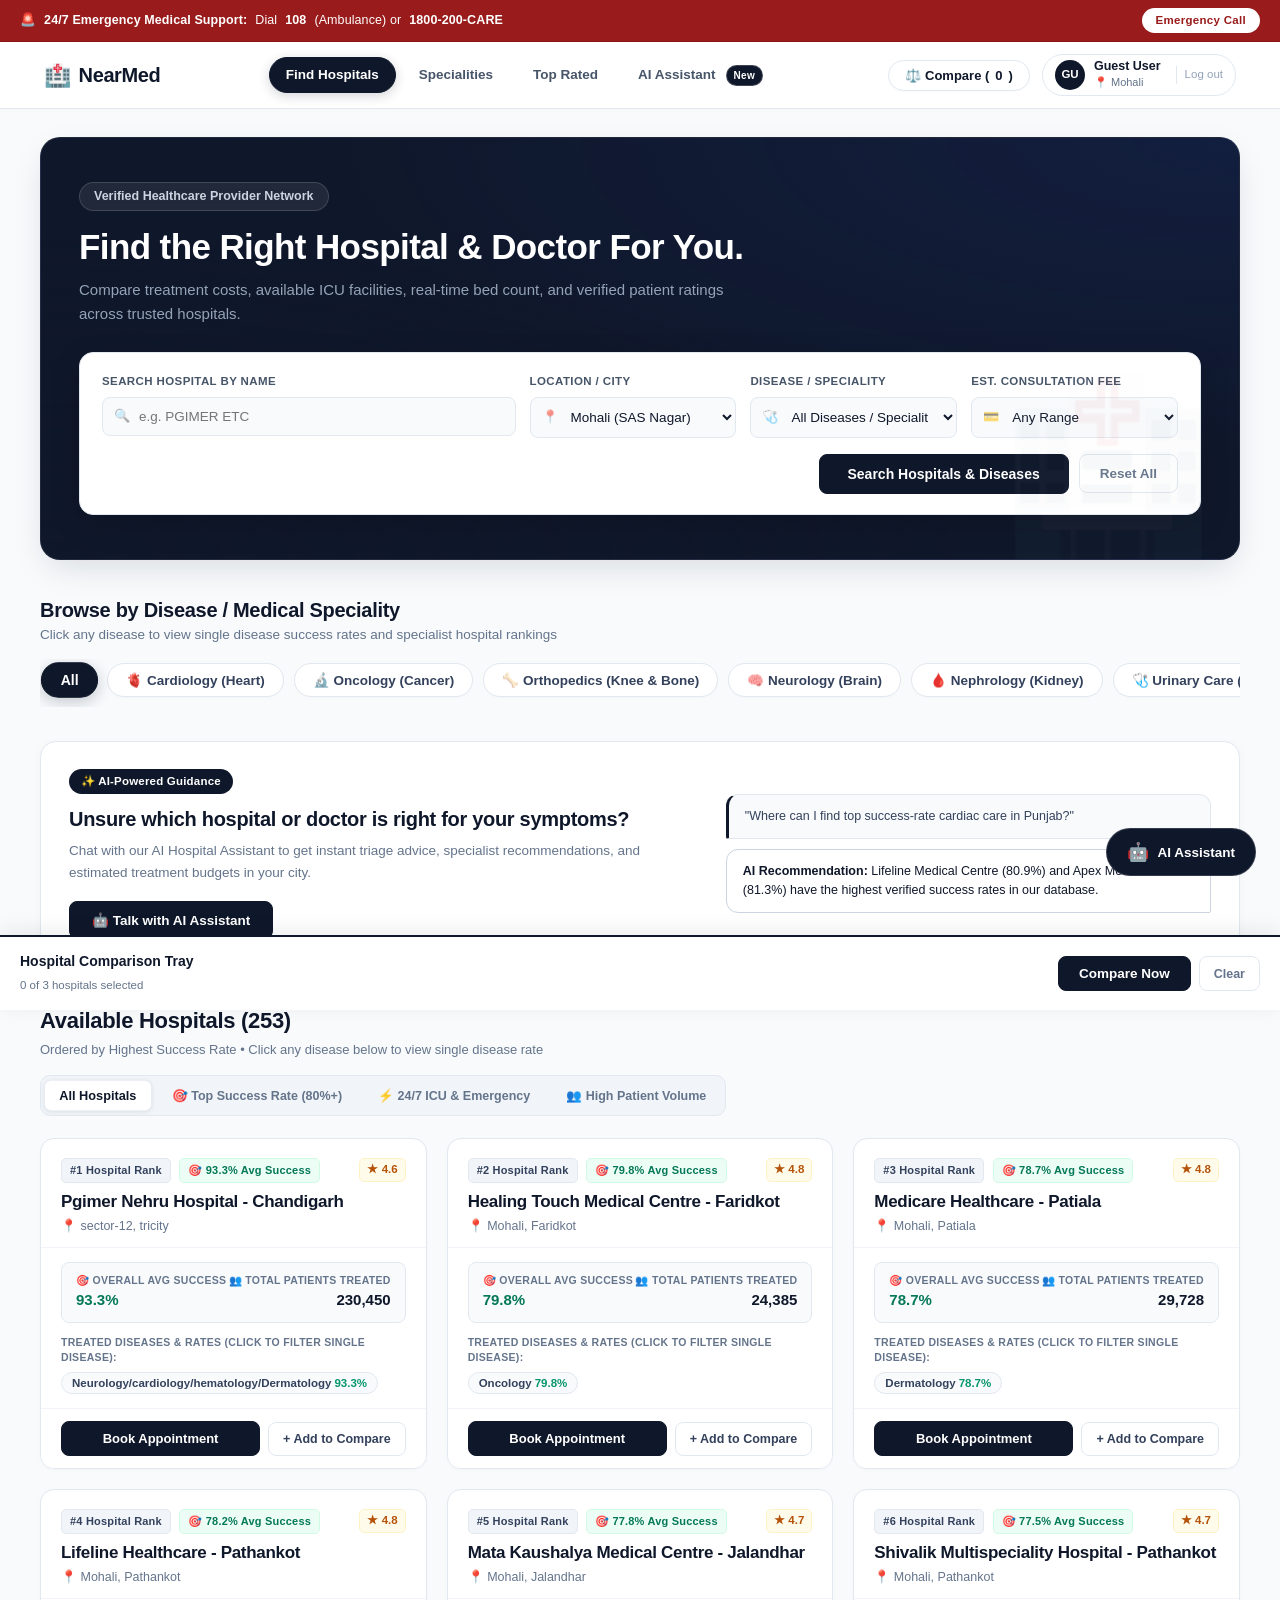
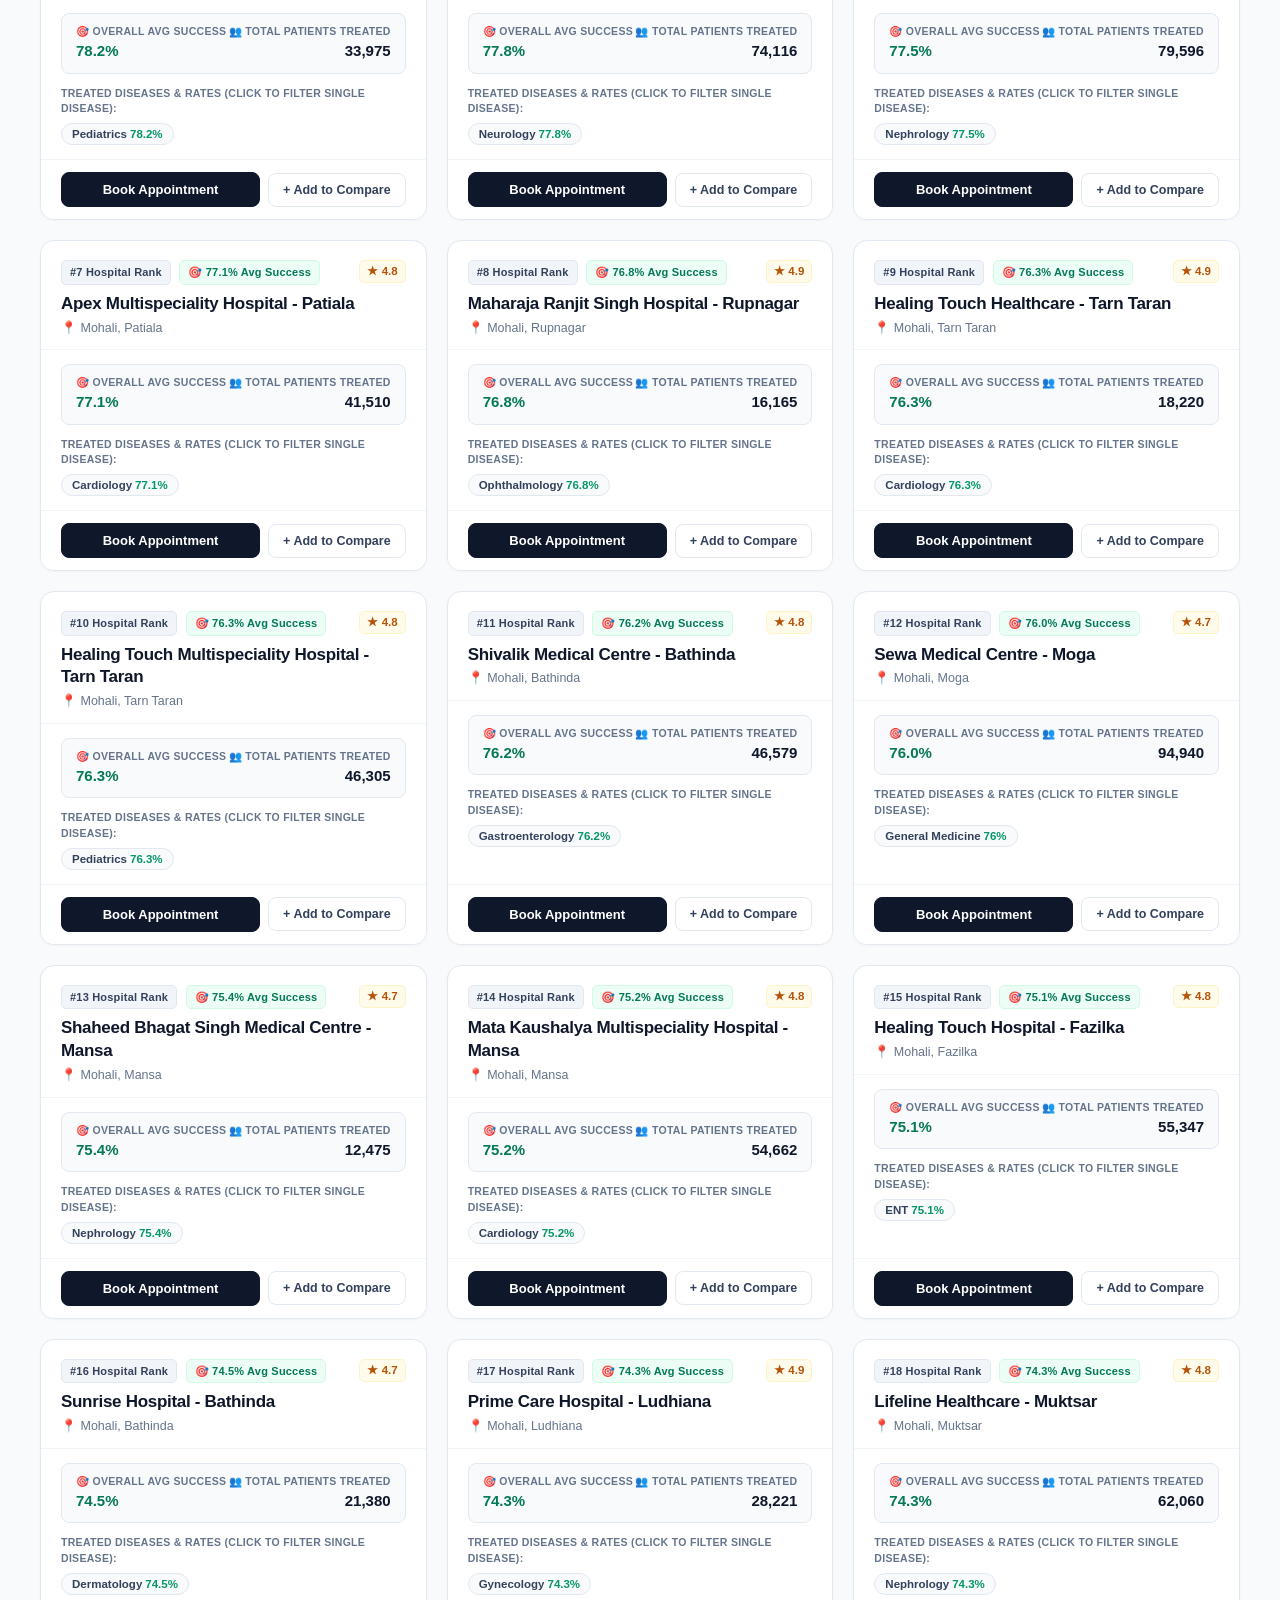
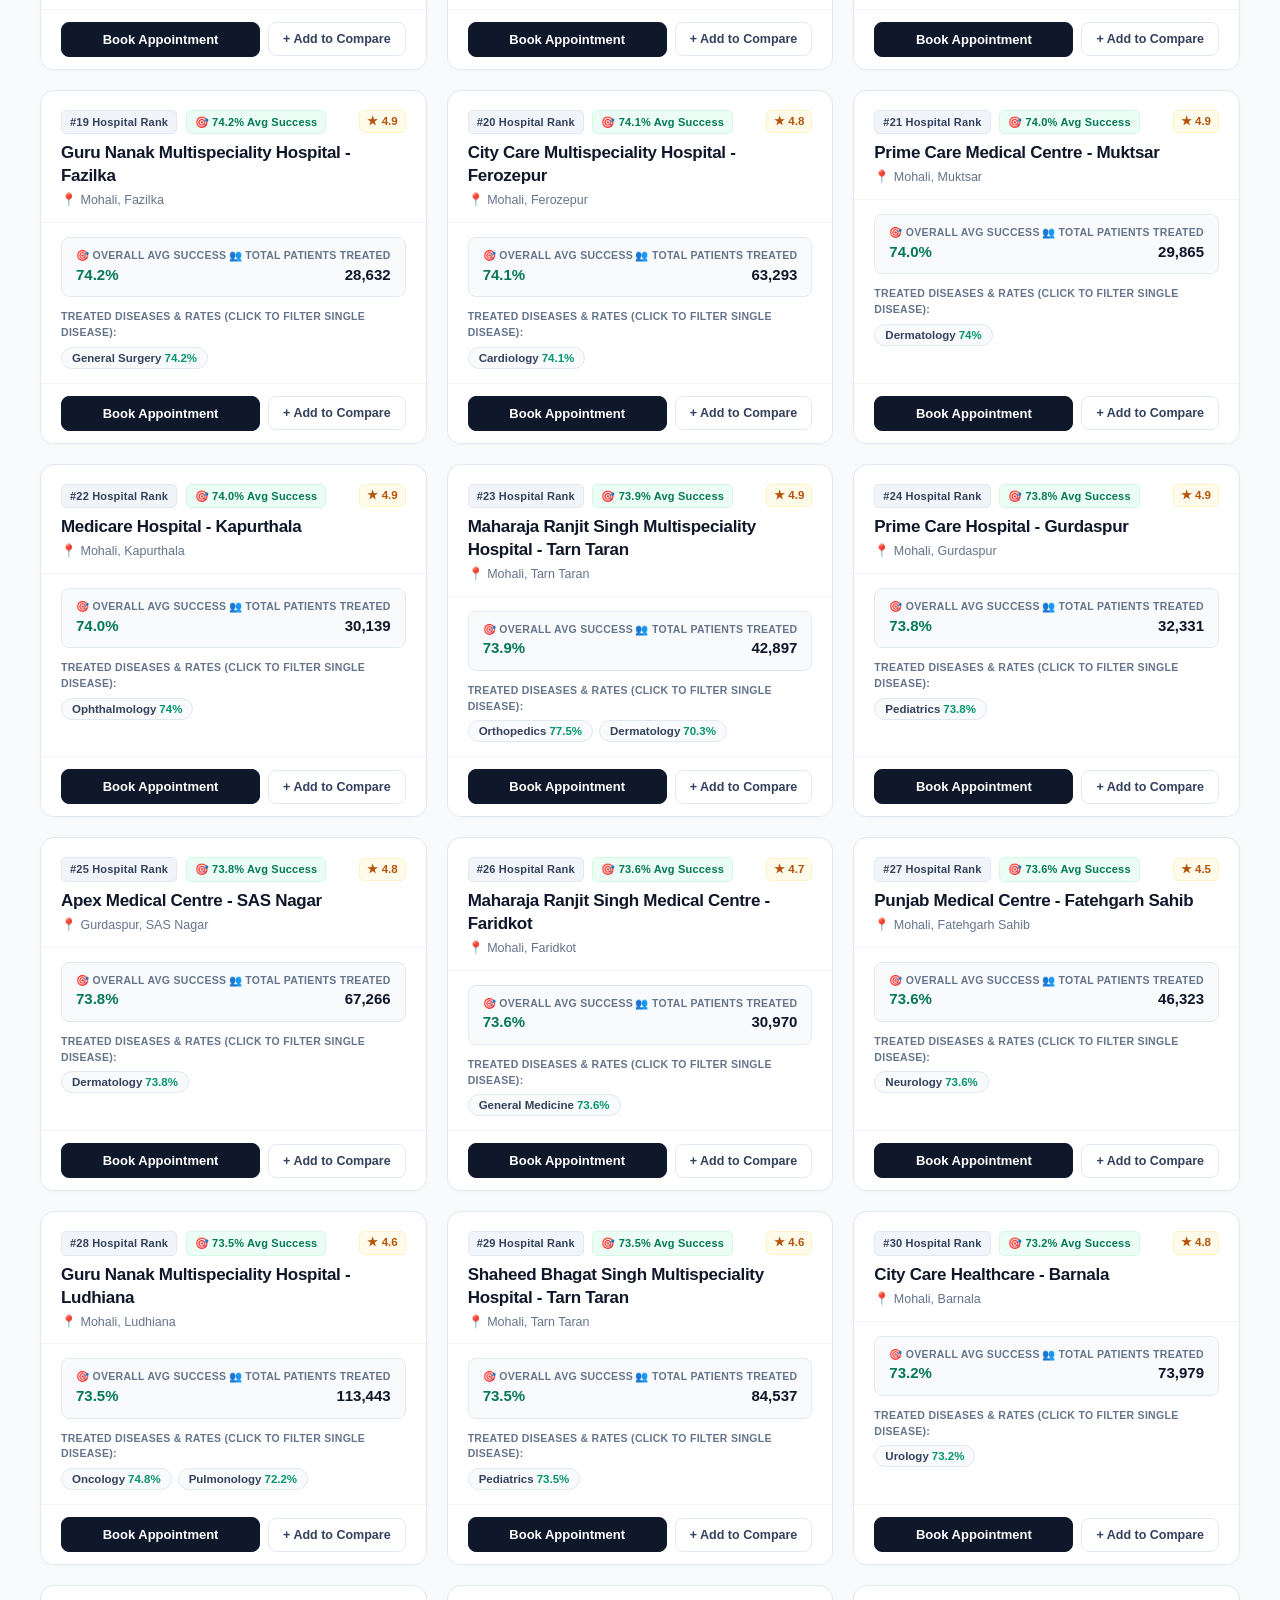
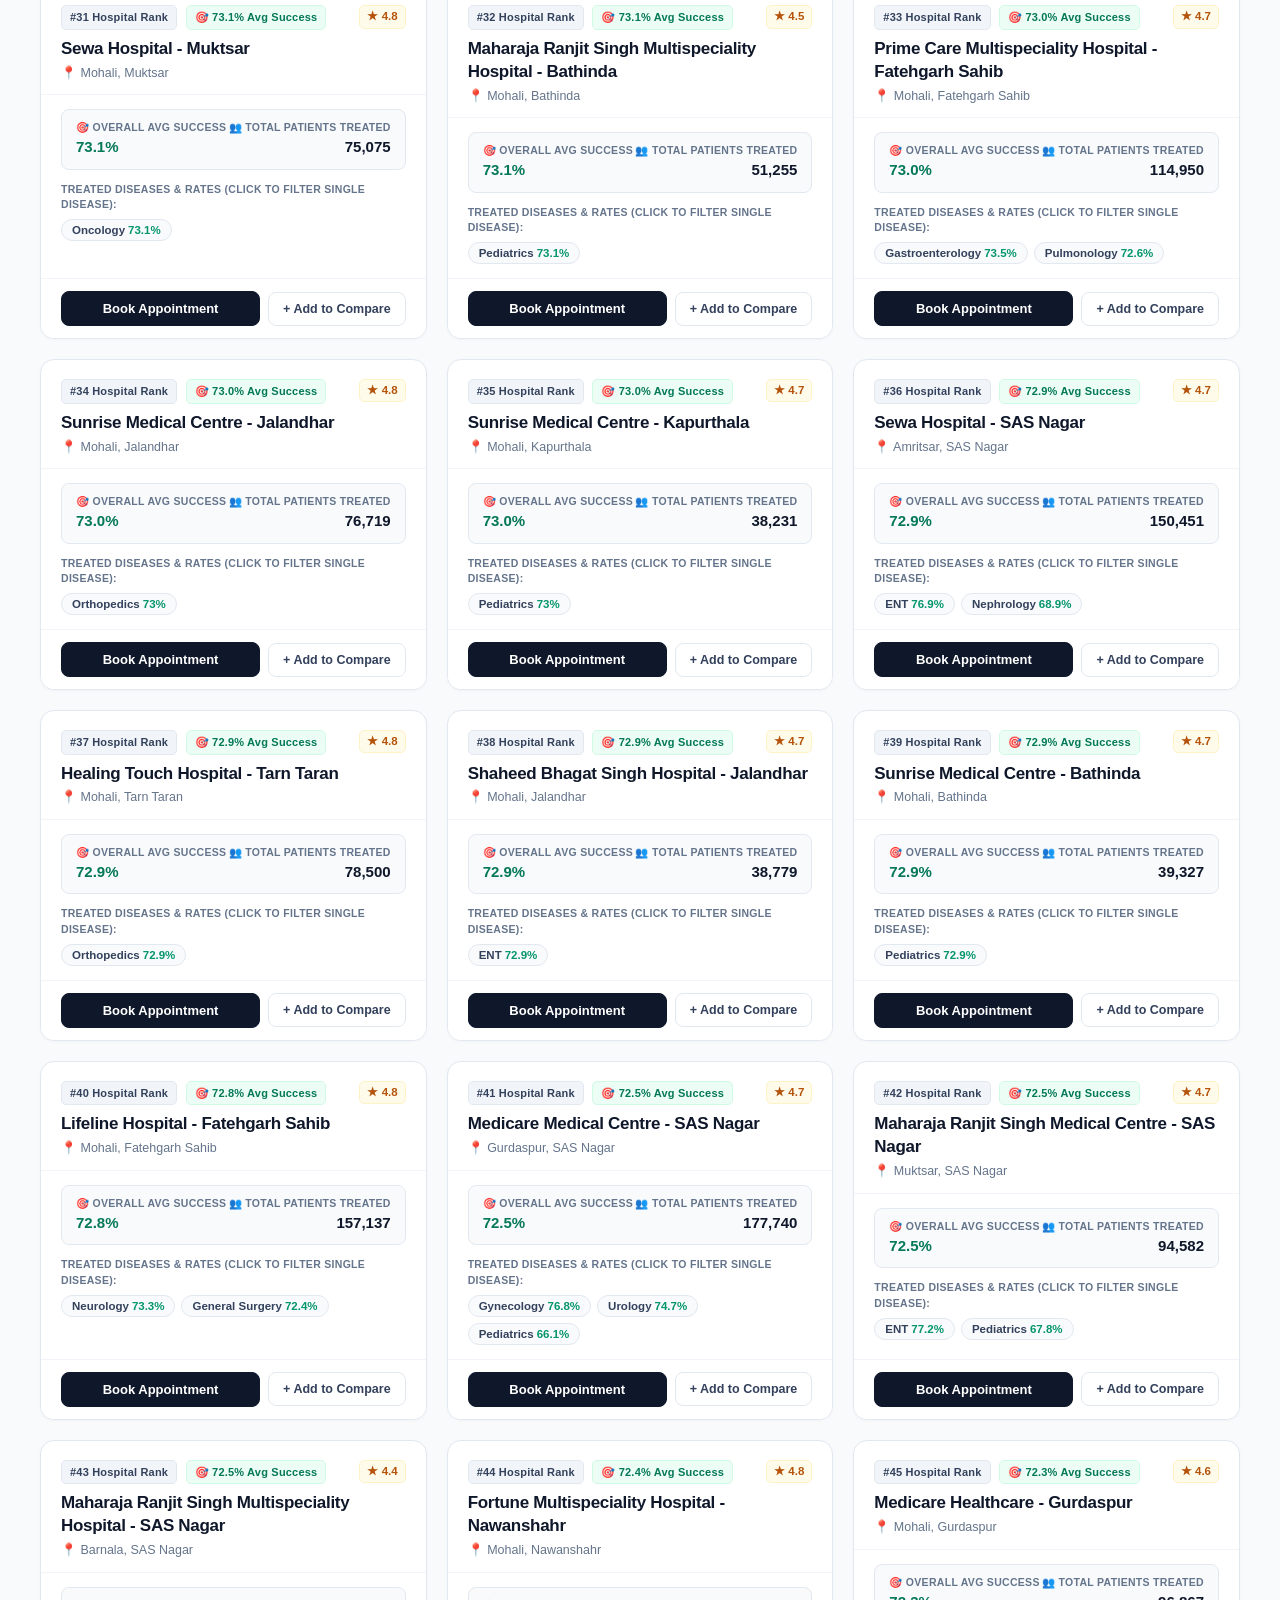
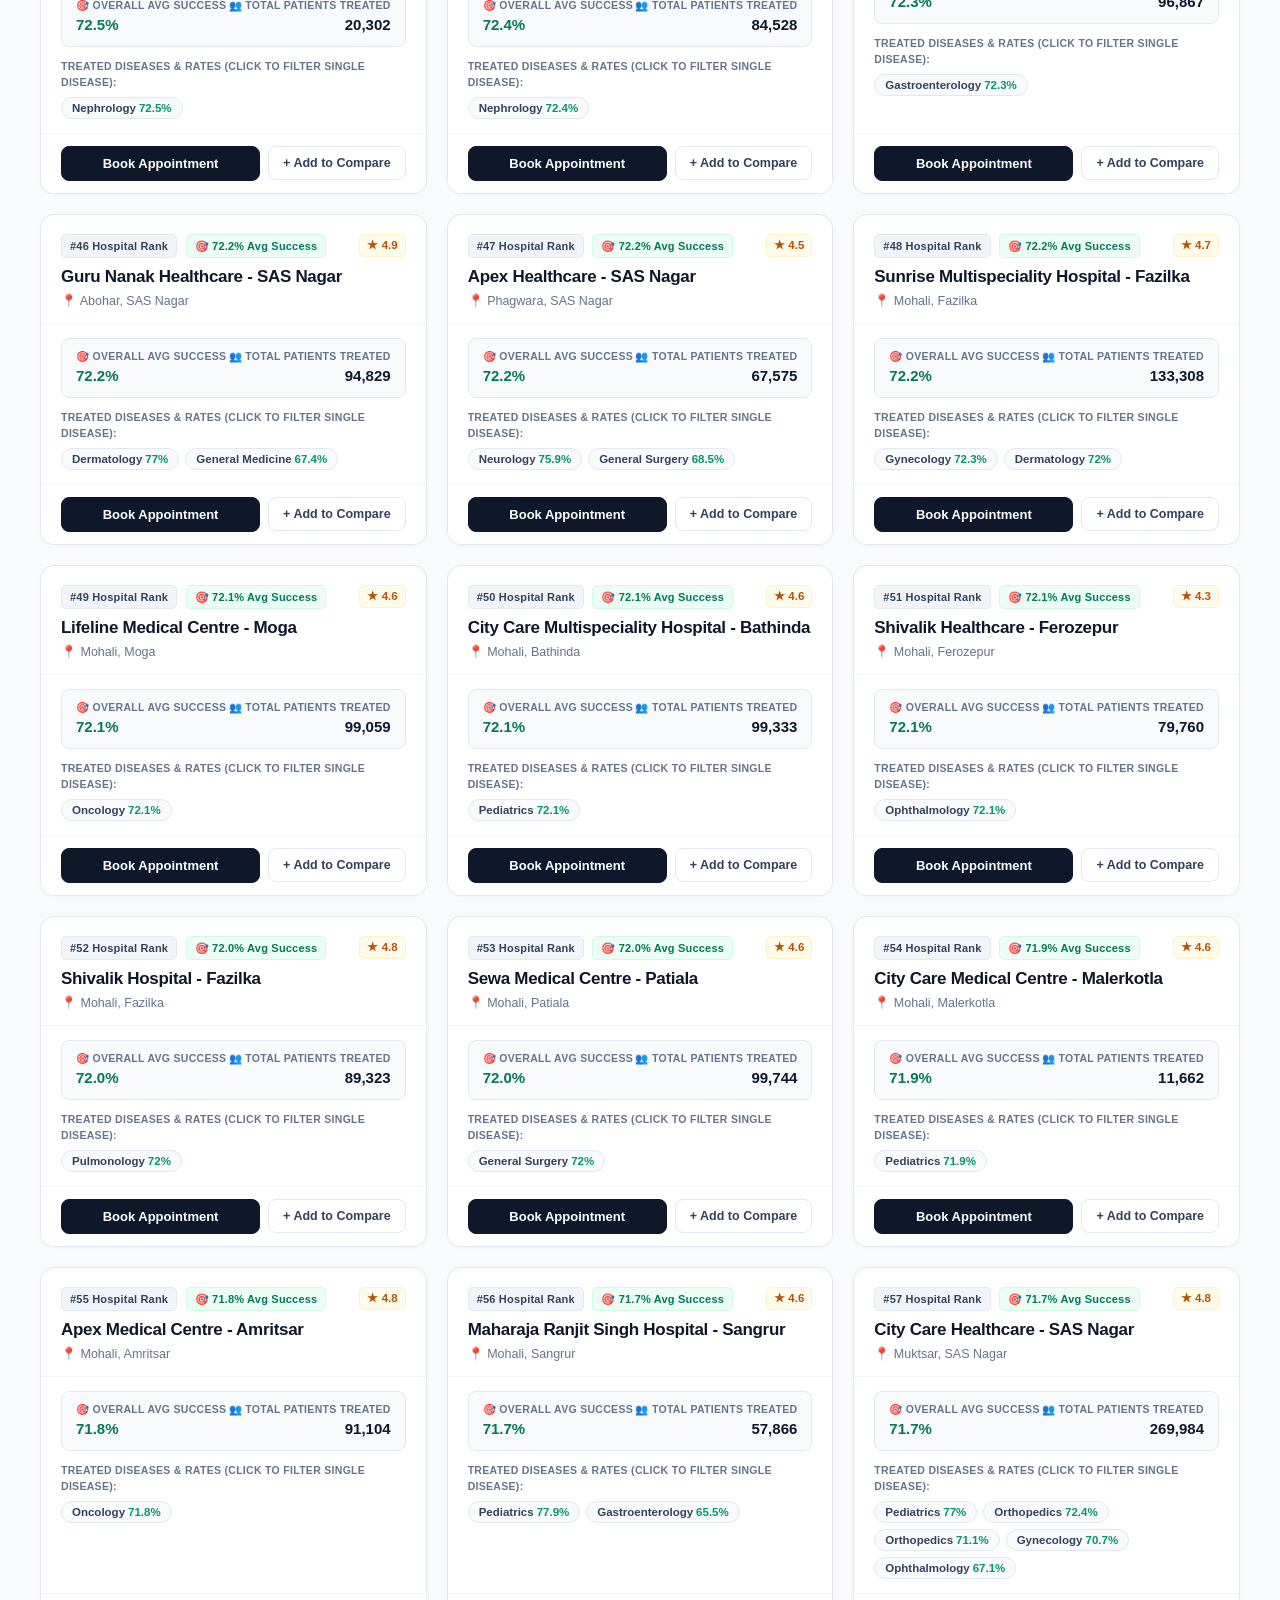
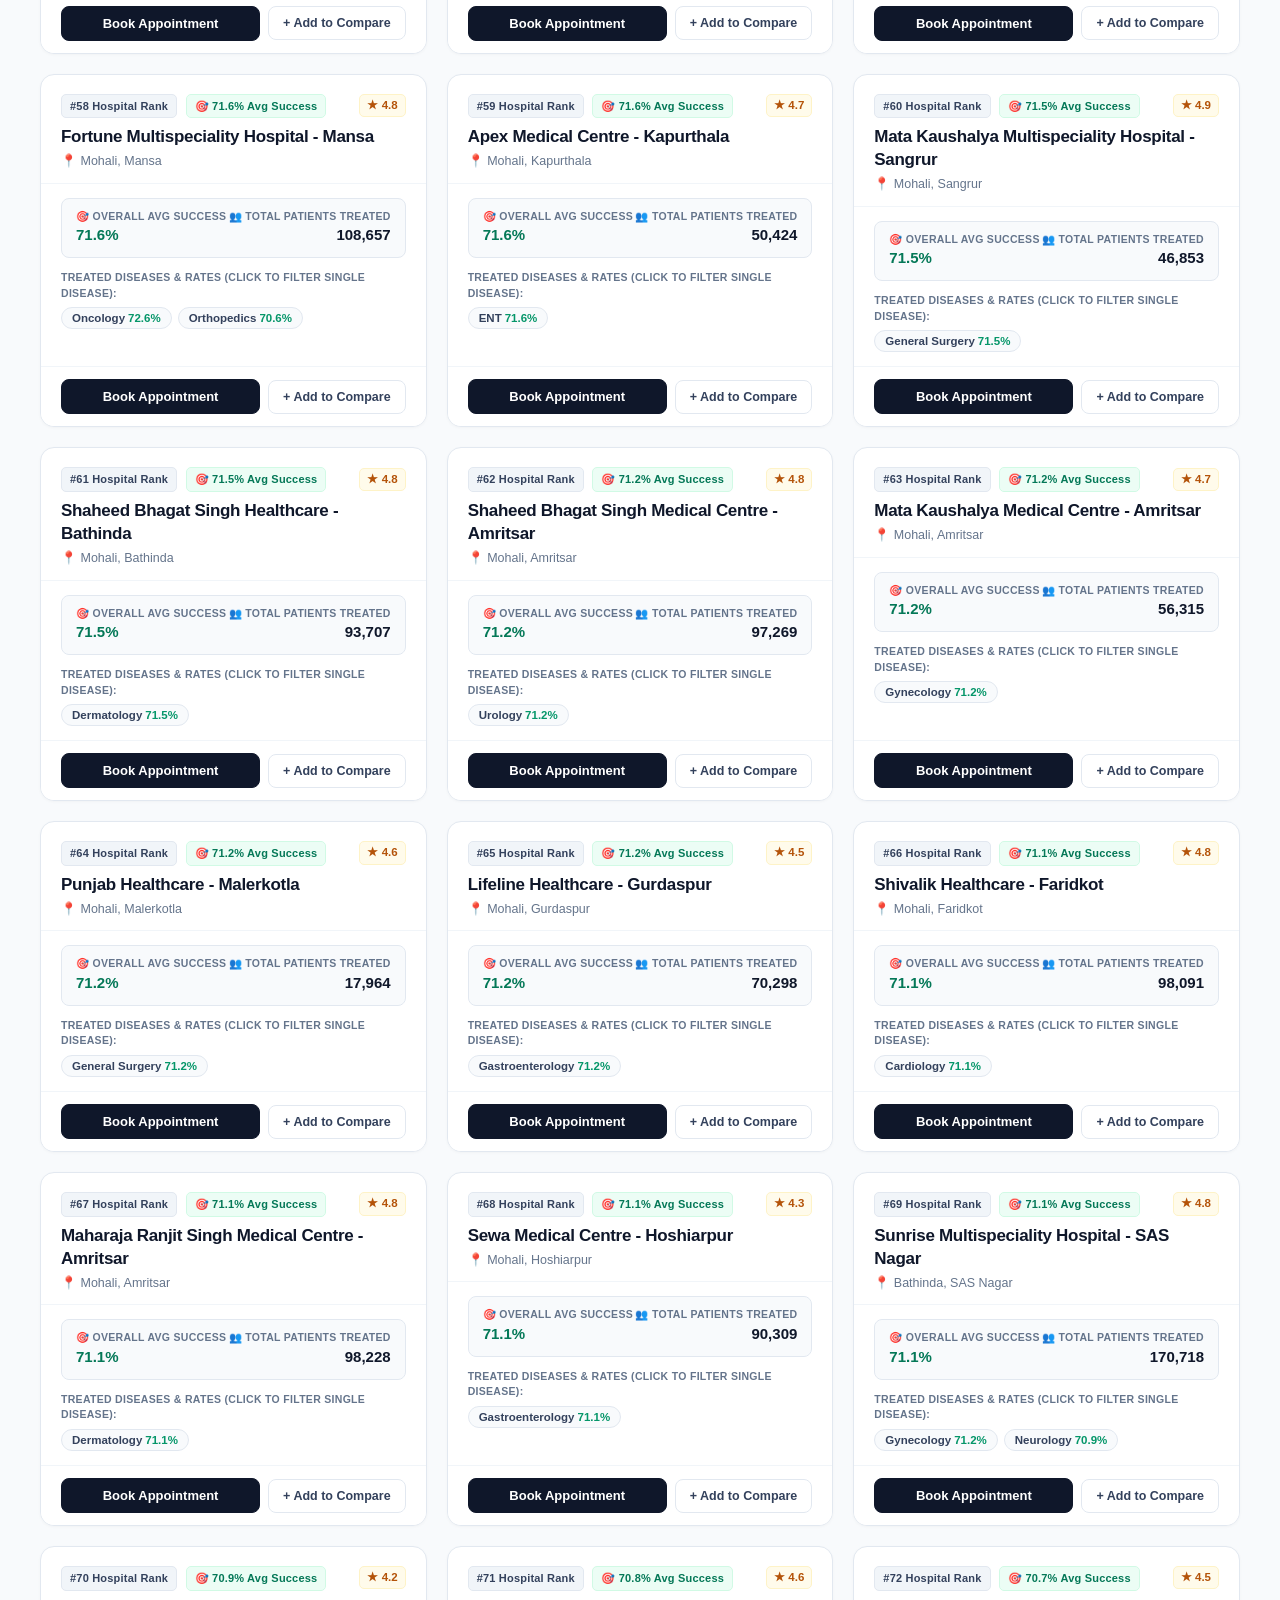
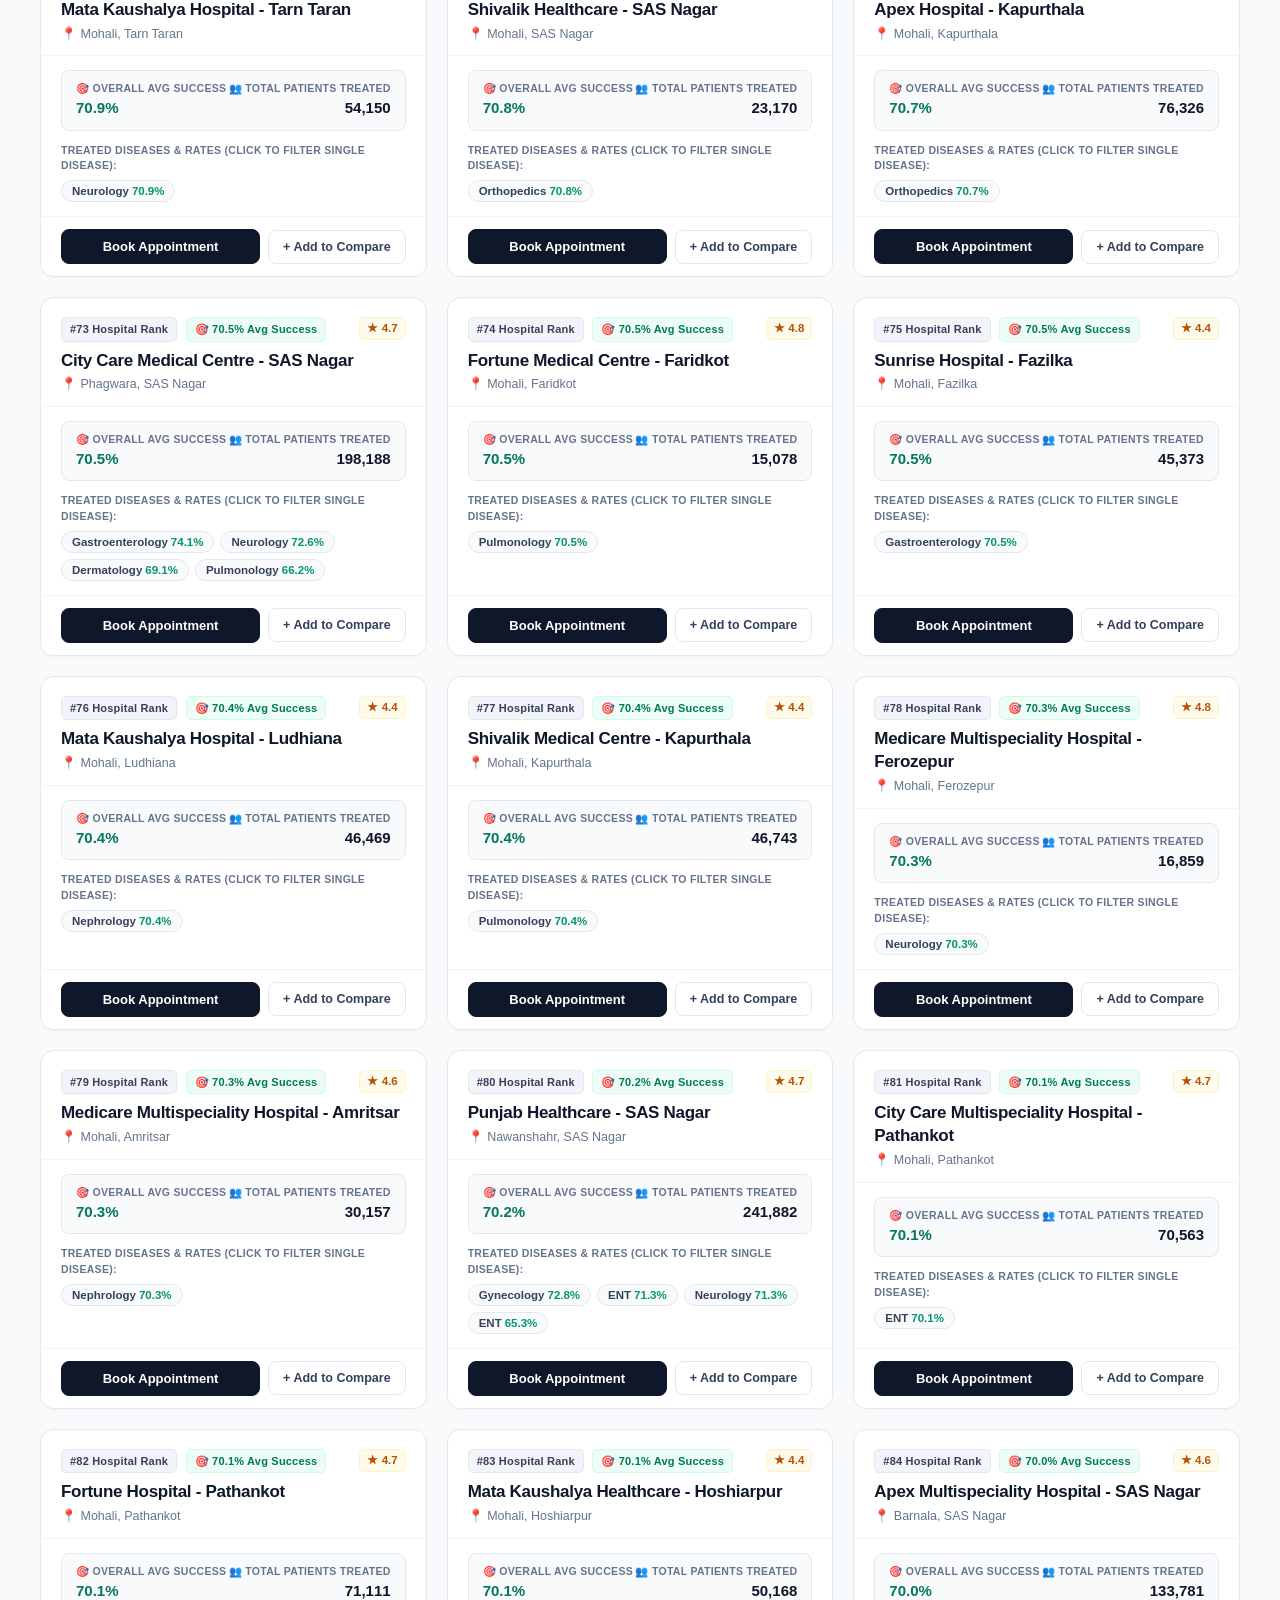
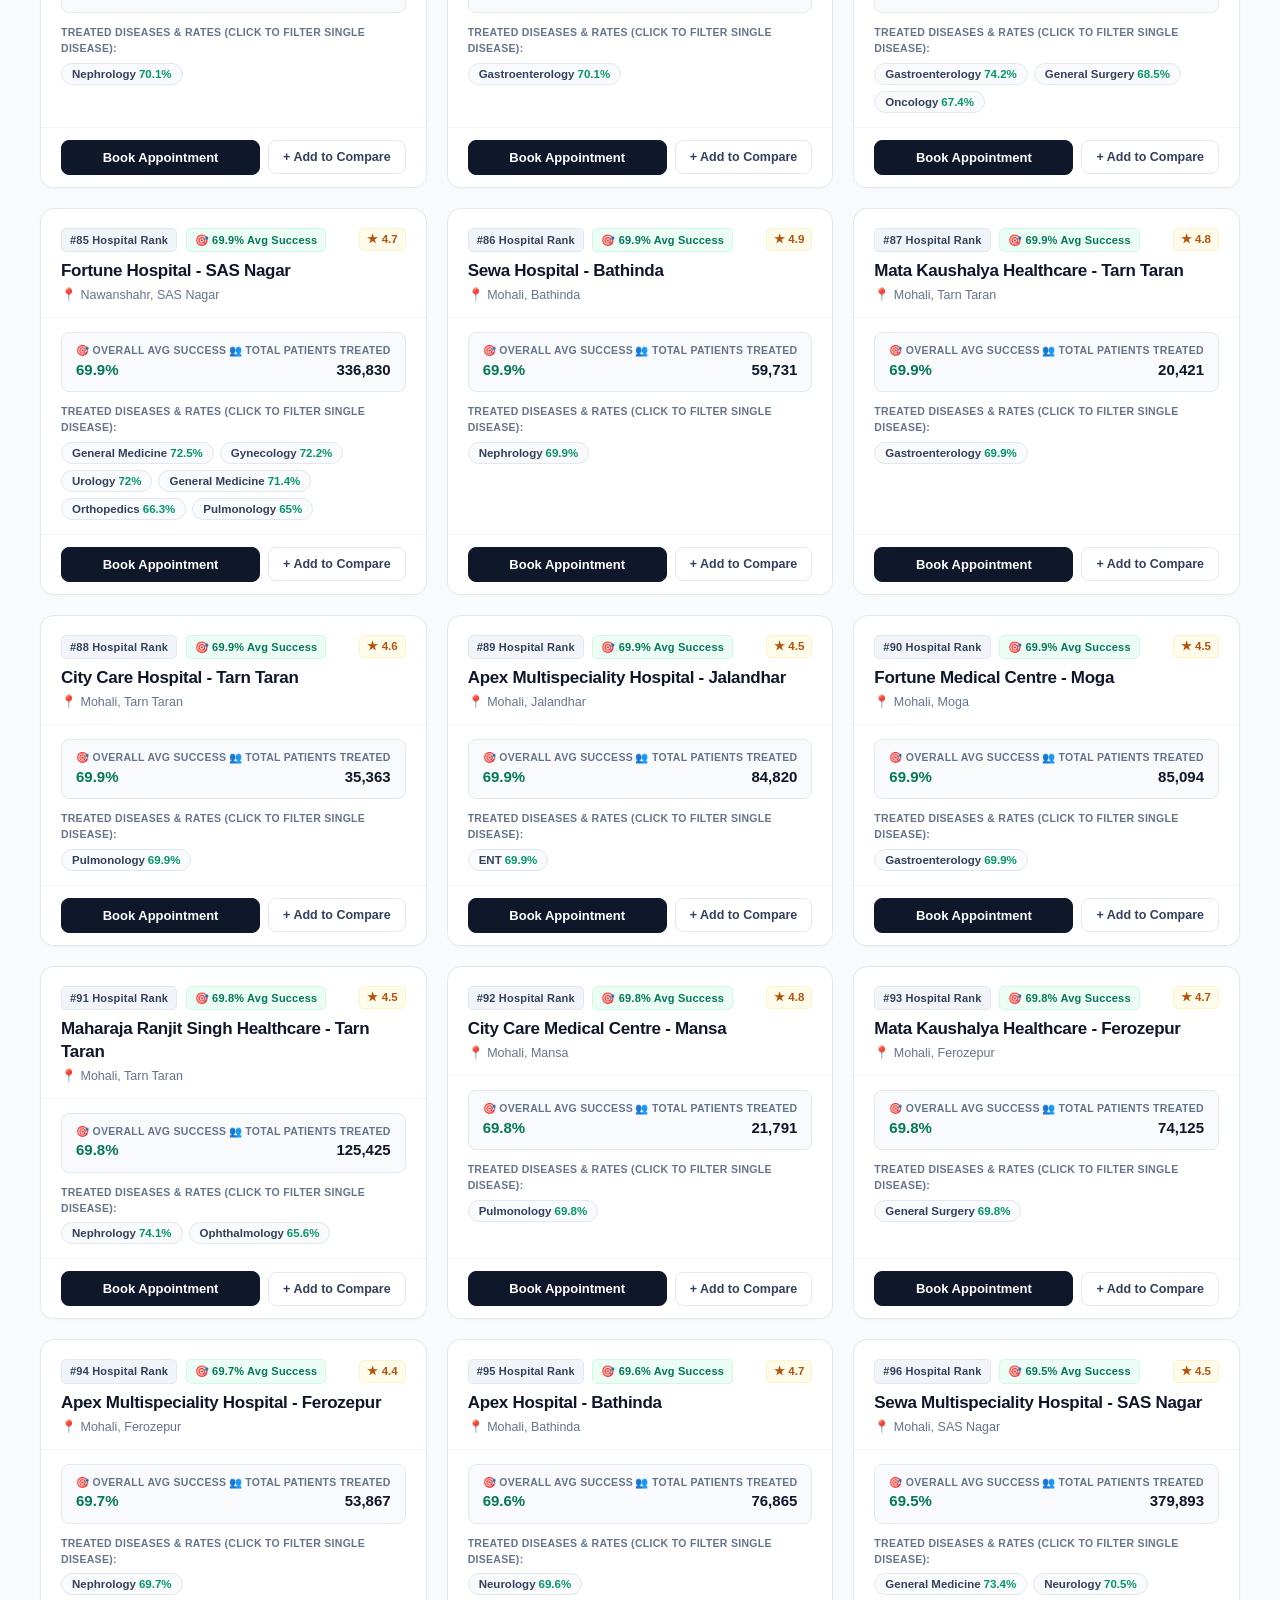
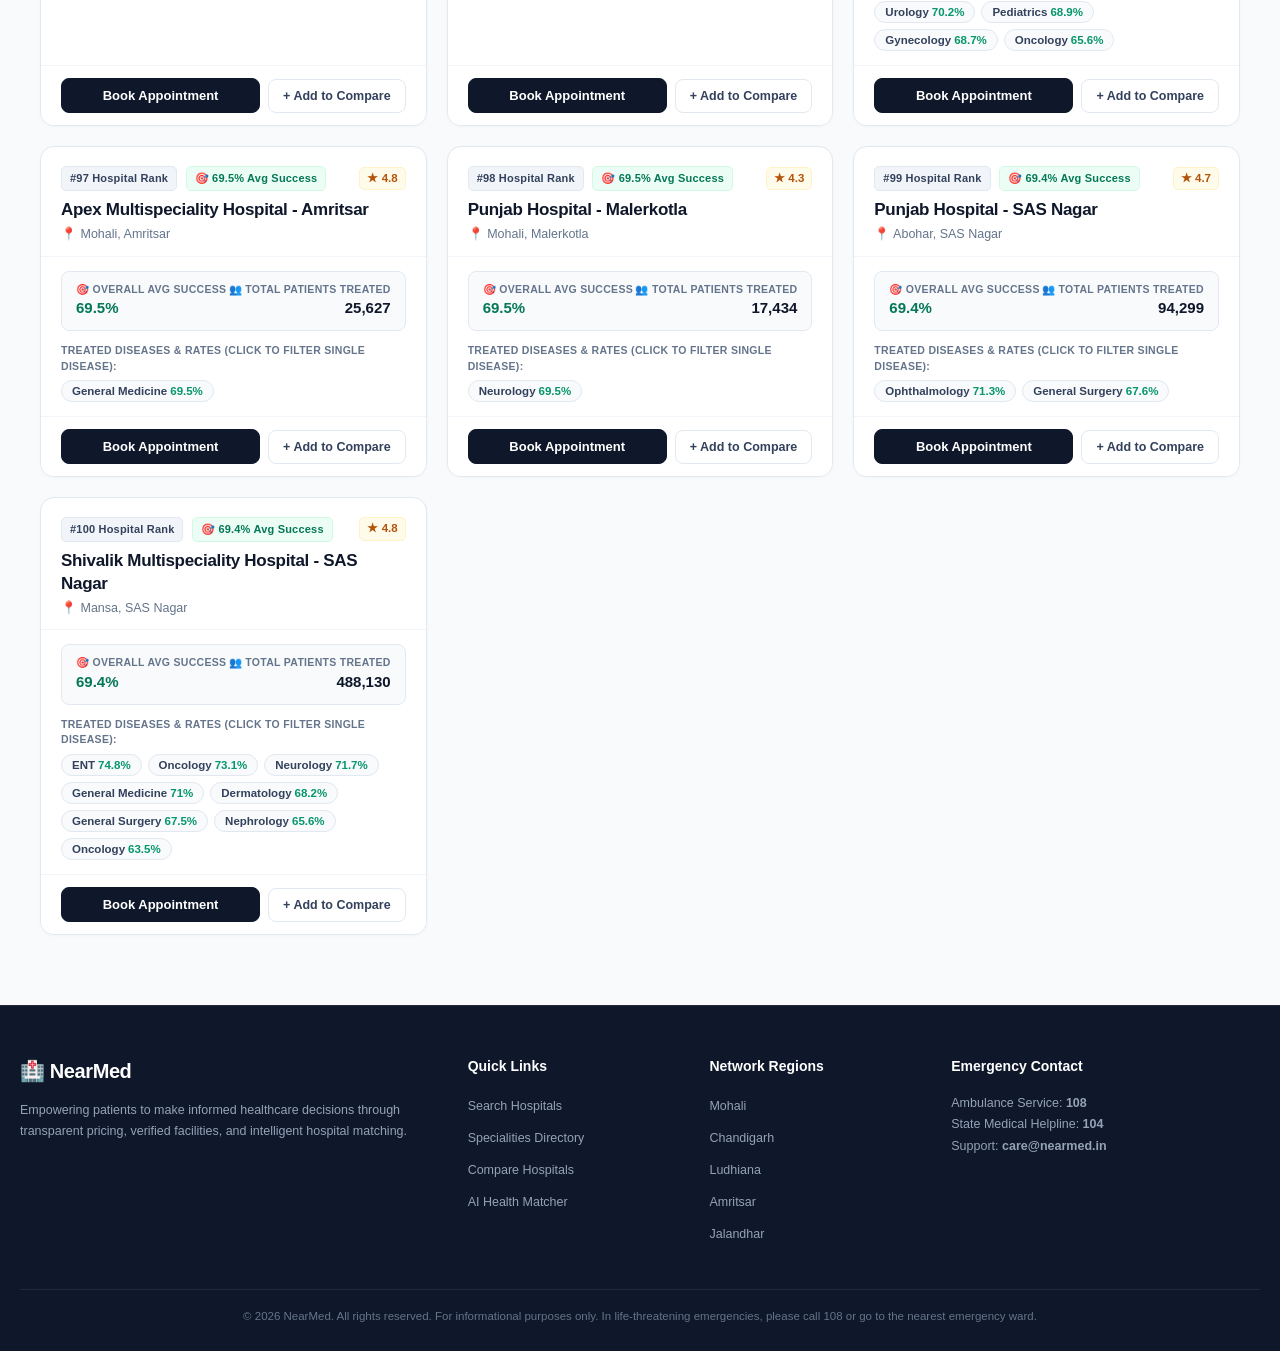
==== commit f8817d28: "update" ====
--- a/home.html
+++ b/home.html
@@ -67,13 +67,13 @@
                             
                             <!-- Search by Name or Treatment -->
                             <div class="input-field">
-                                <label for="search-input">Search Hospital or Disease / Treatment</label>
+                                <label for="search-input">Search Hospital by Name </label>
                                 <div class="input-with-icon">
                                     <span class="field-icon">🔍</span>
                                     <input 
                                         type="text" 
                                         id="search-input" 
-                                        placeholder="e.g. Heart, Cancer, Kidney, Knee, Apex Hospital..."
+                                        placeholder="e.g. PGIMER ETC"
                                     >
                                 </div>
                             </div>
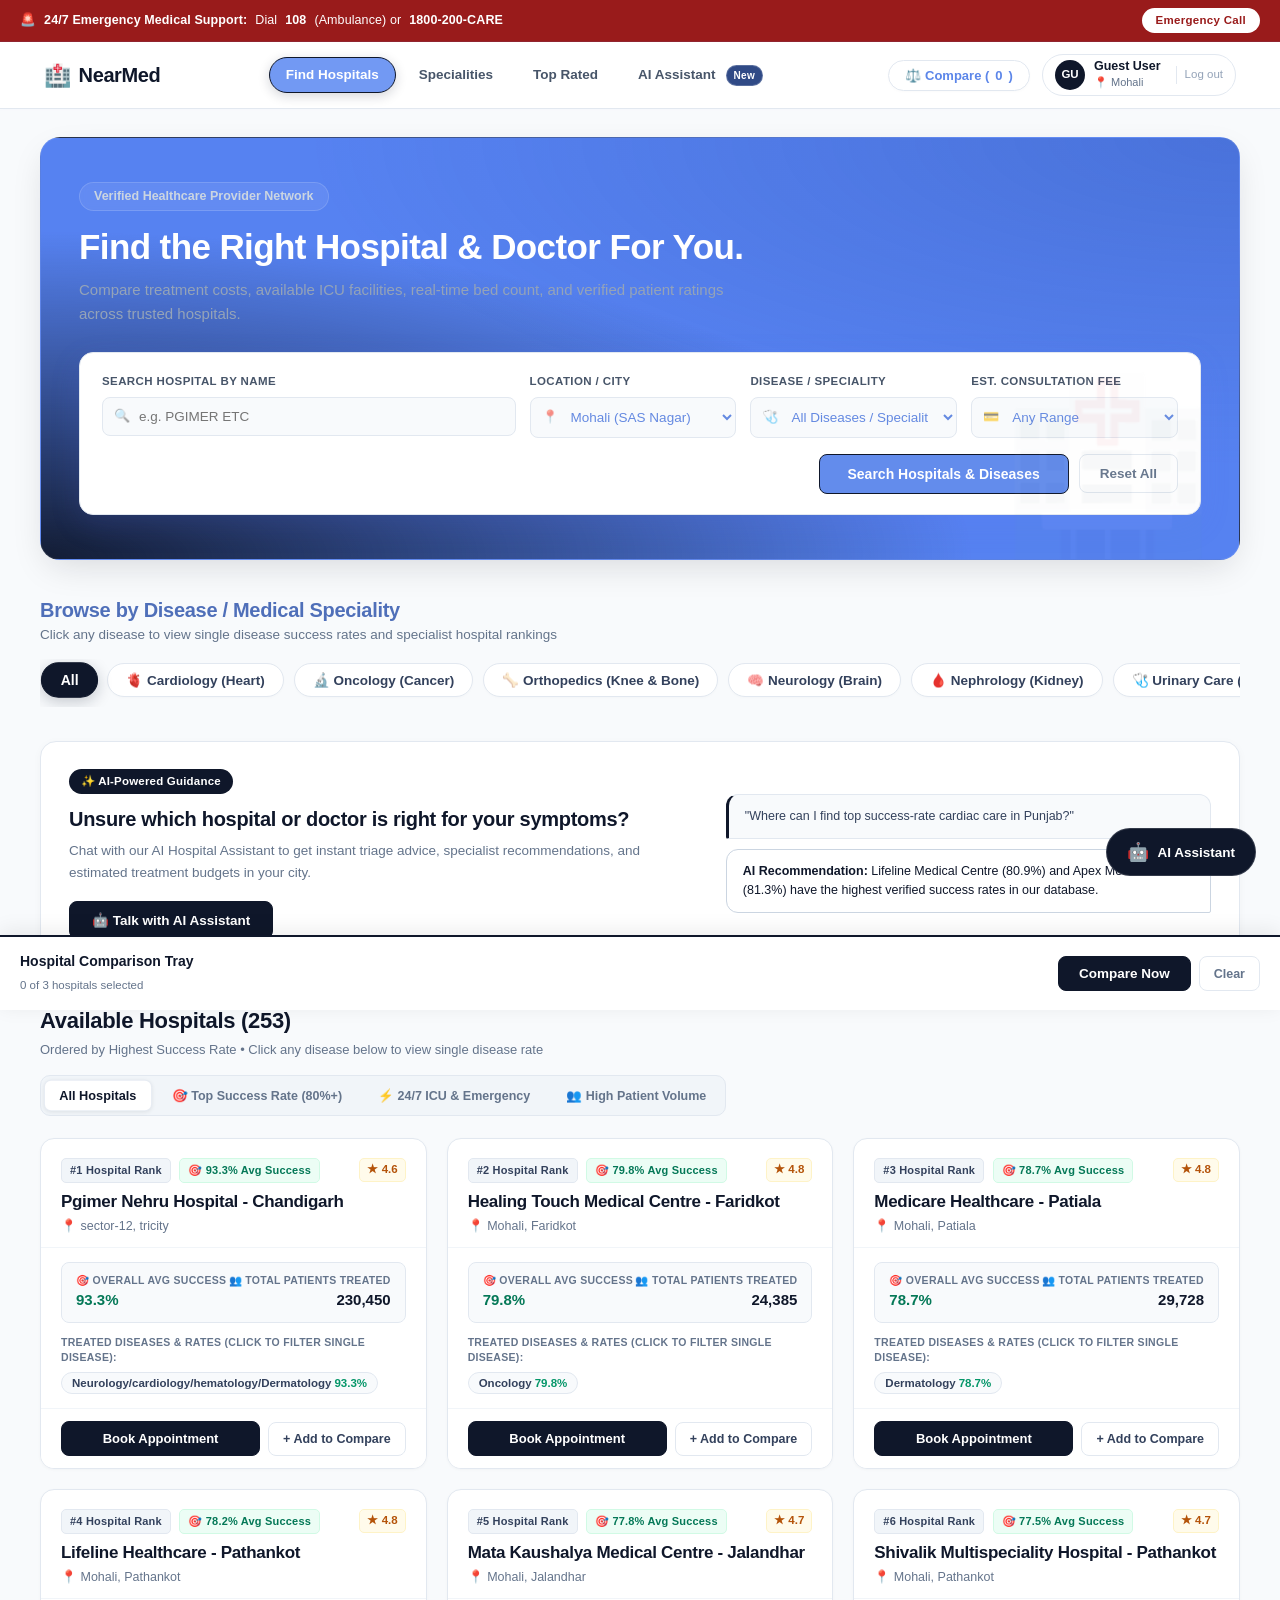
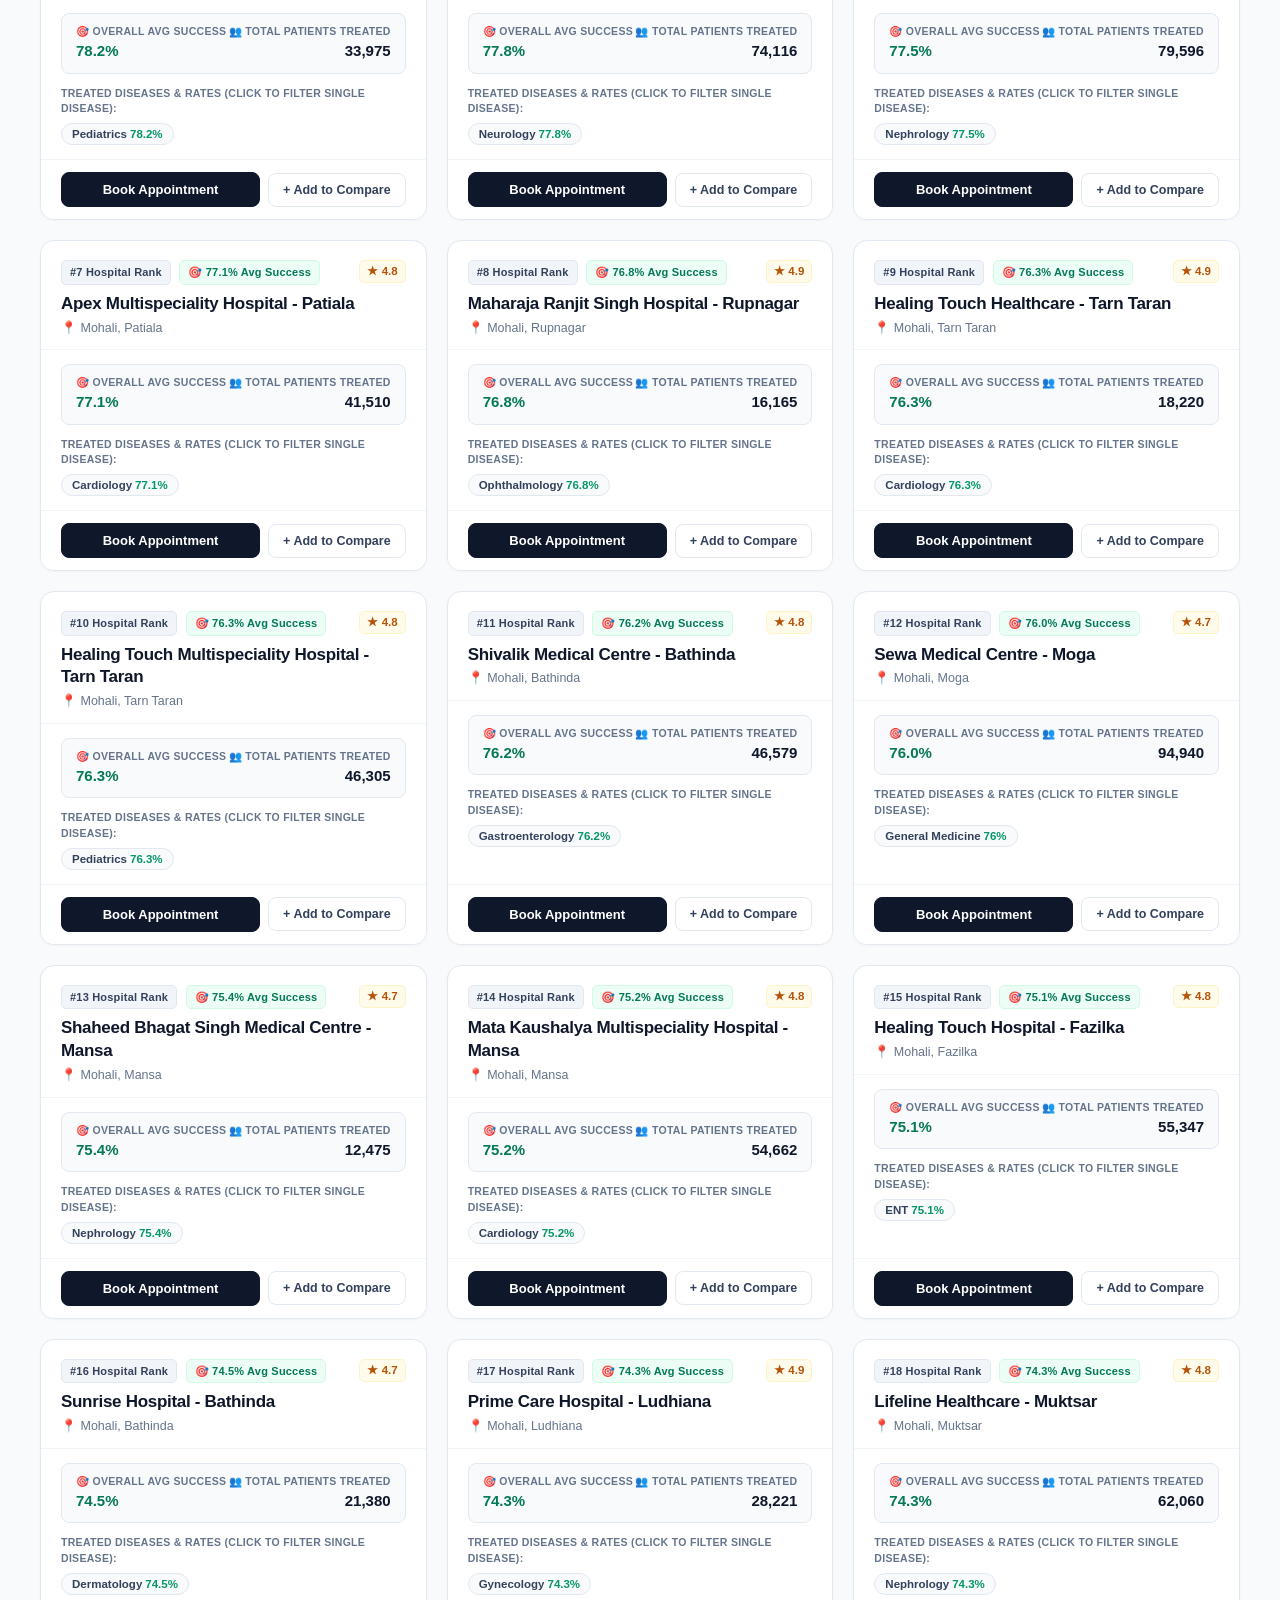
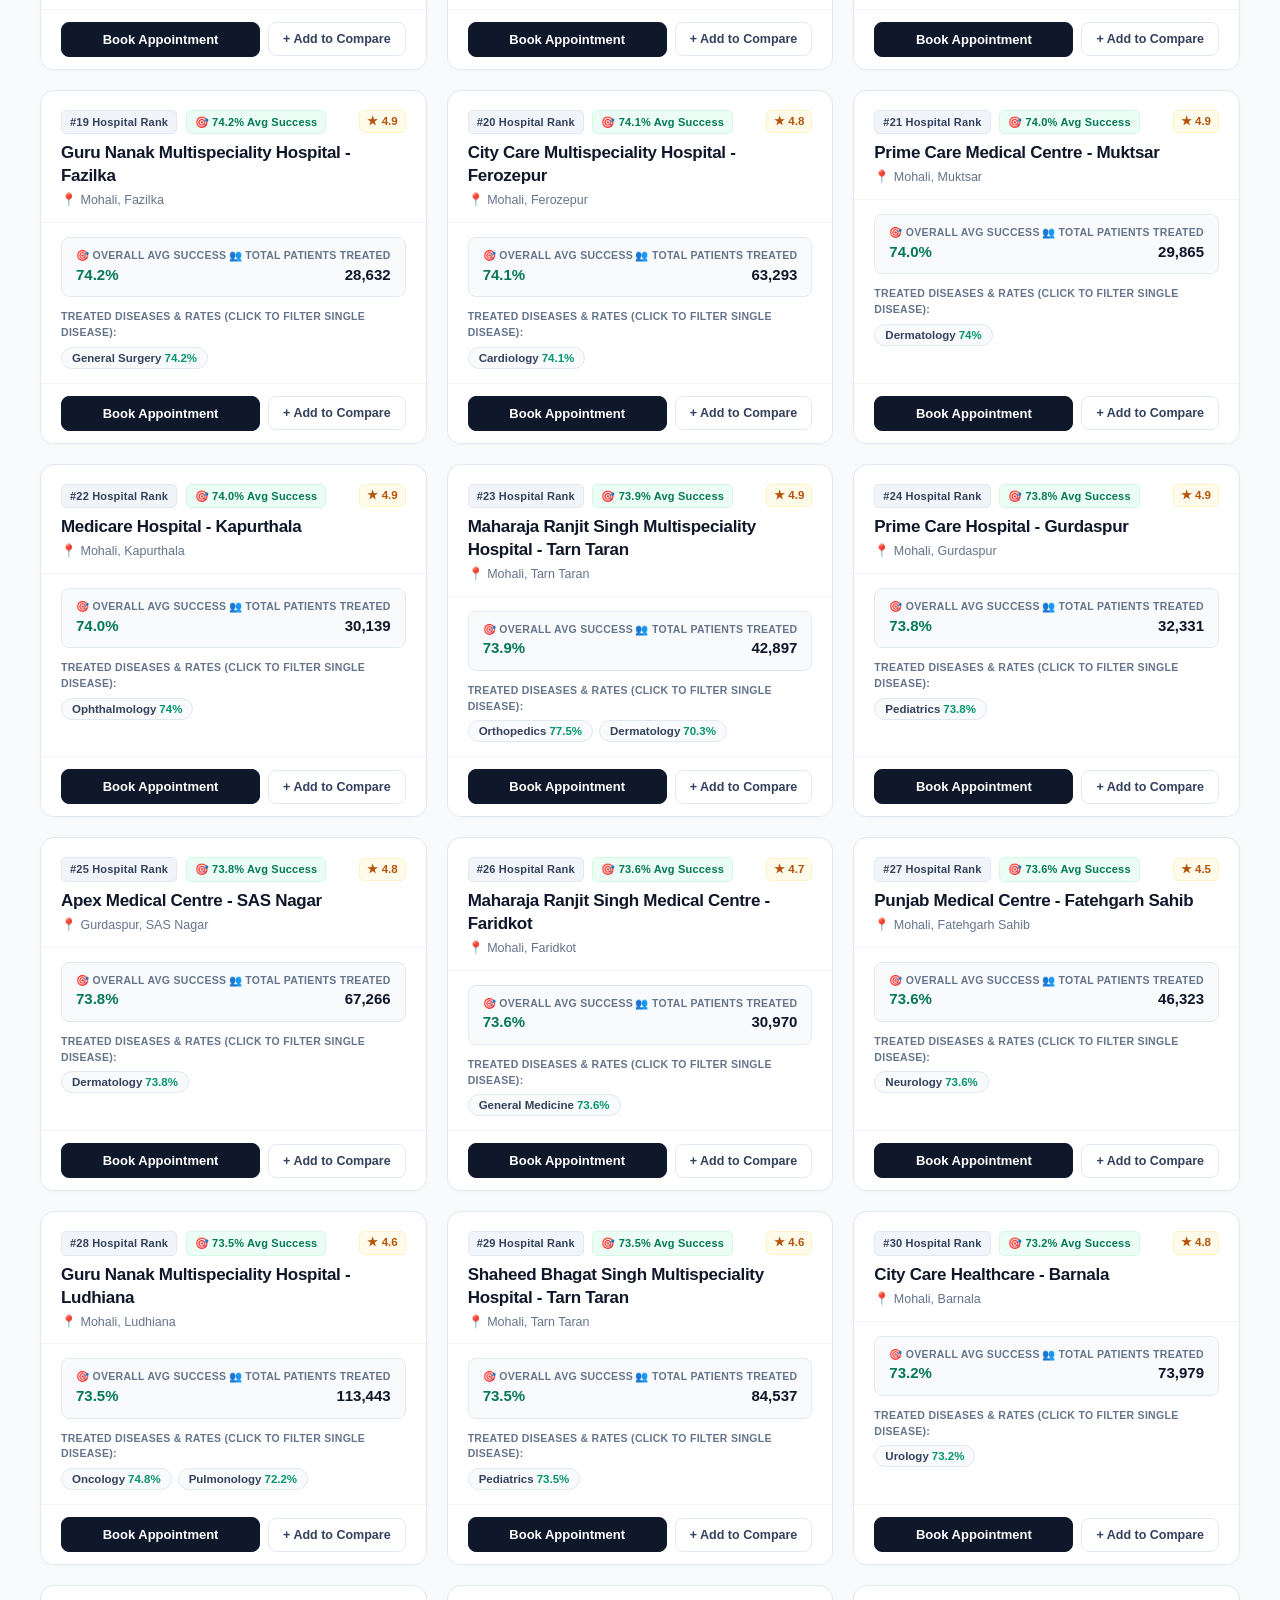
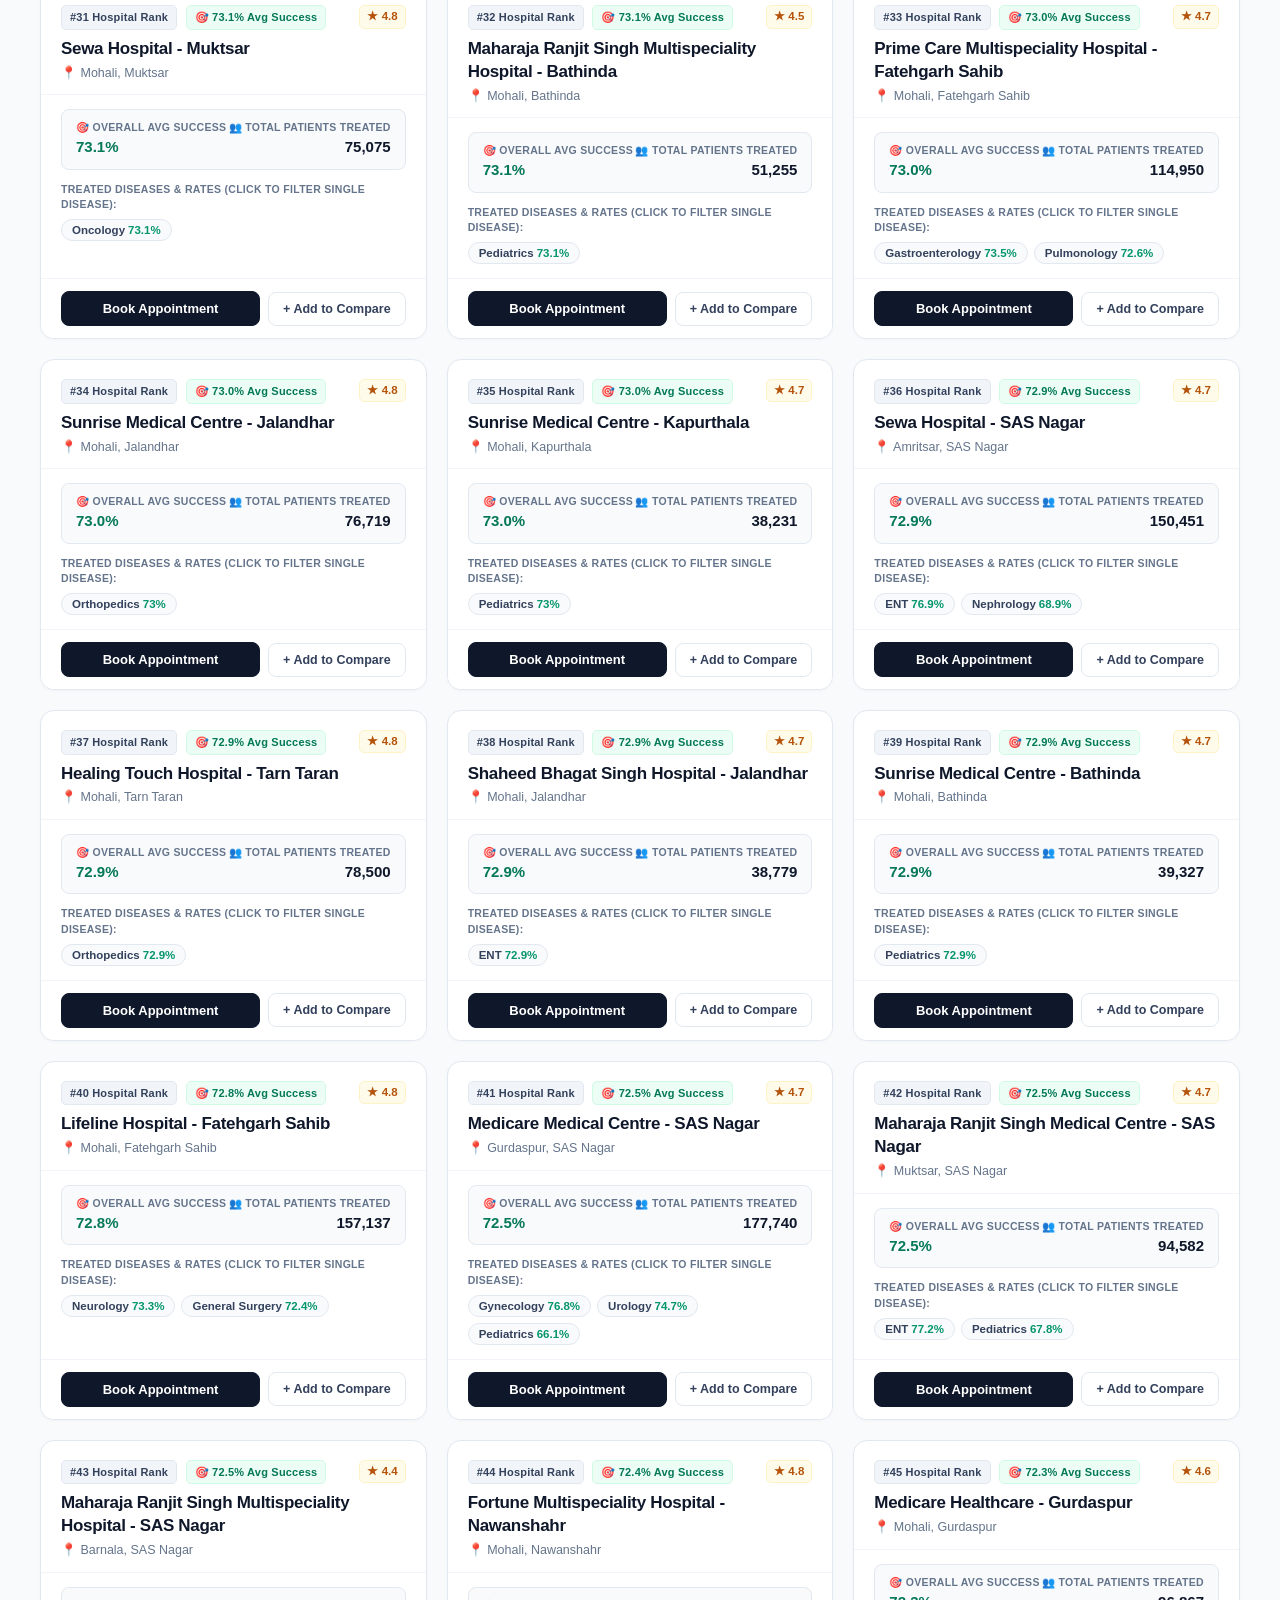
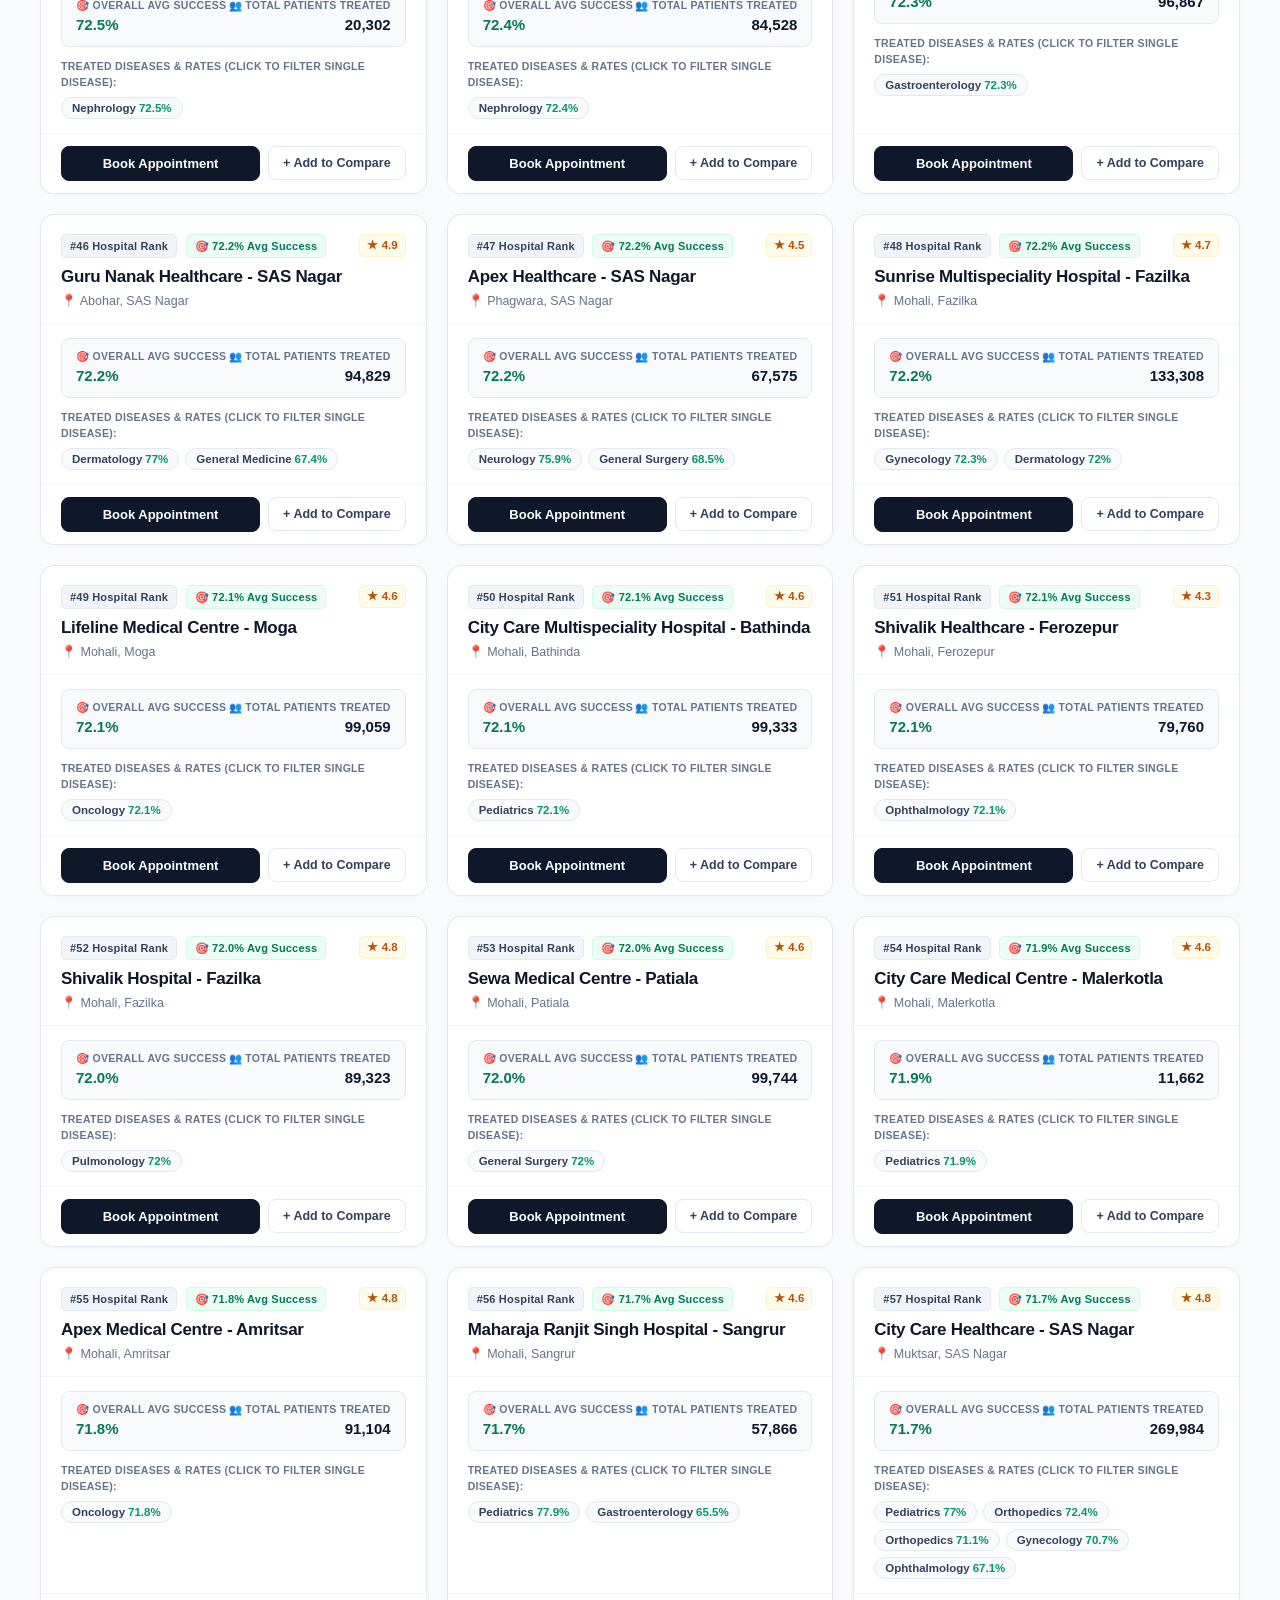
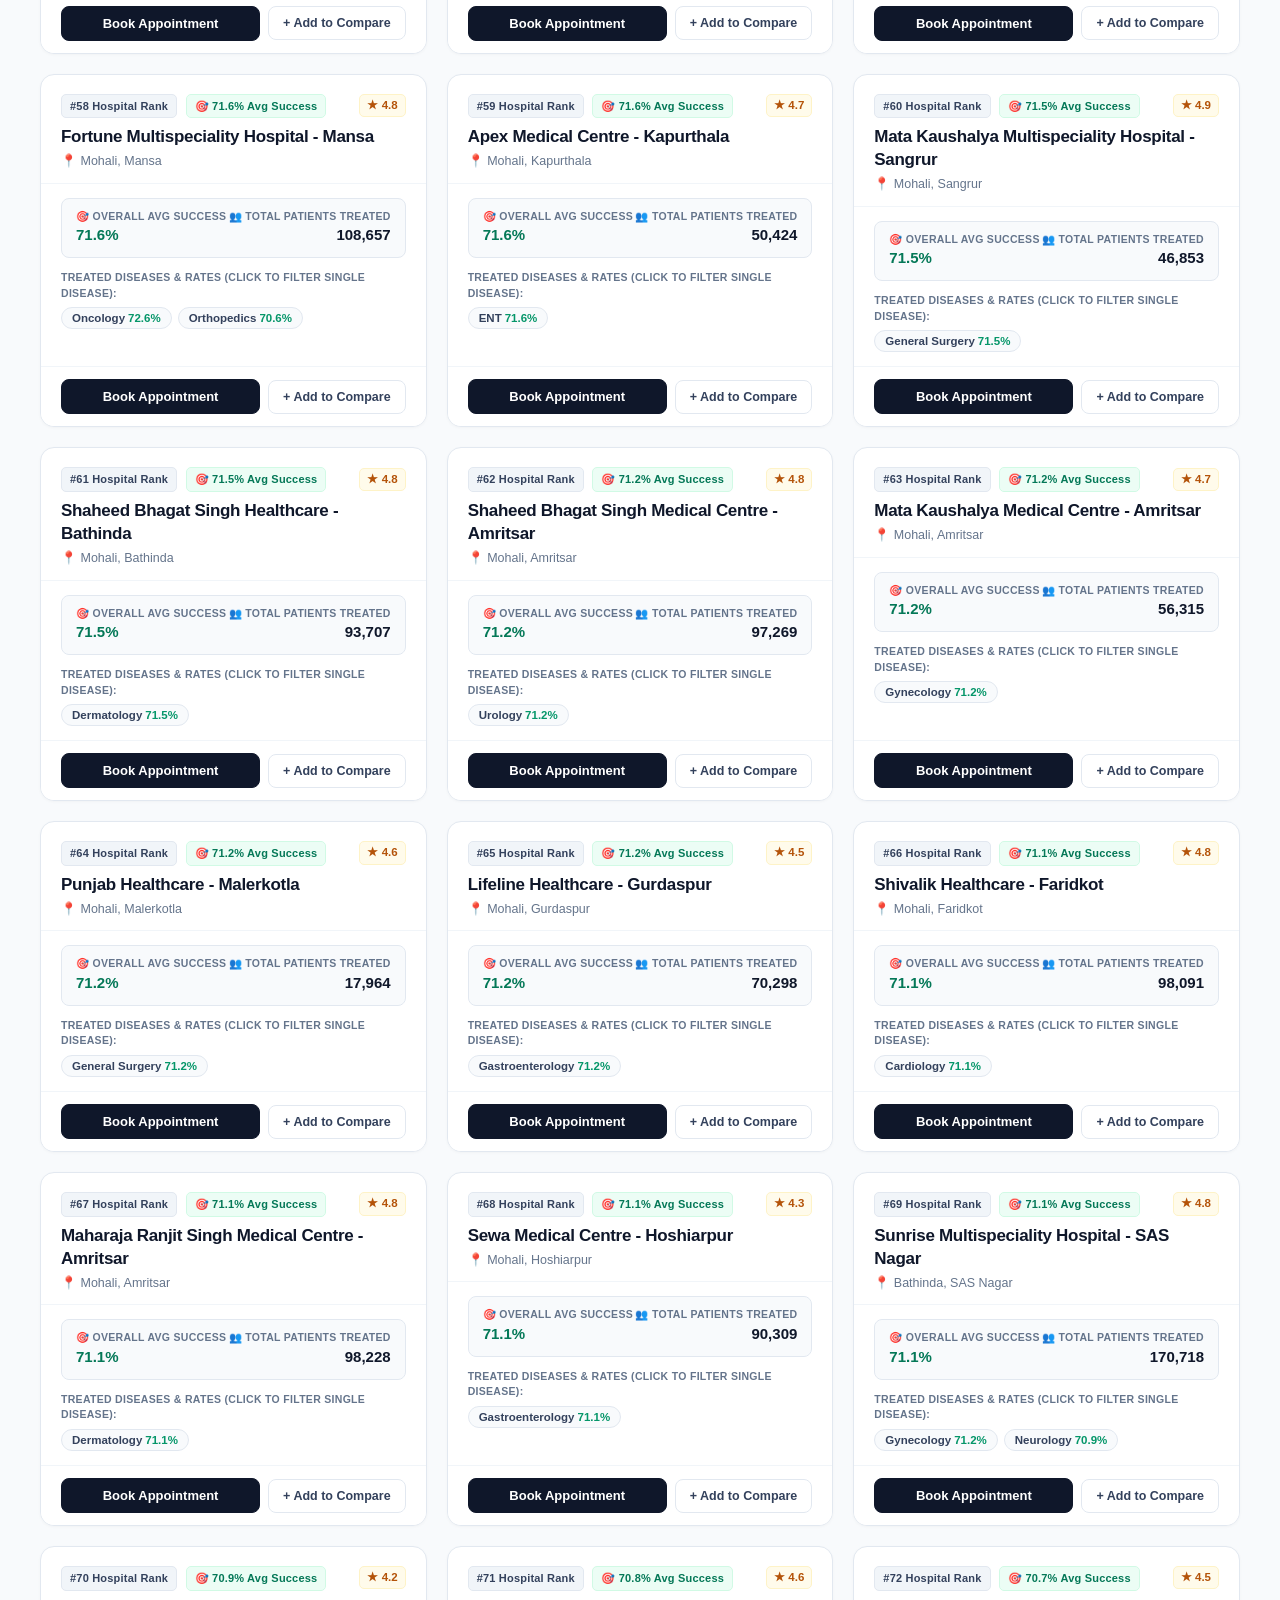
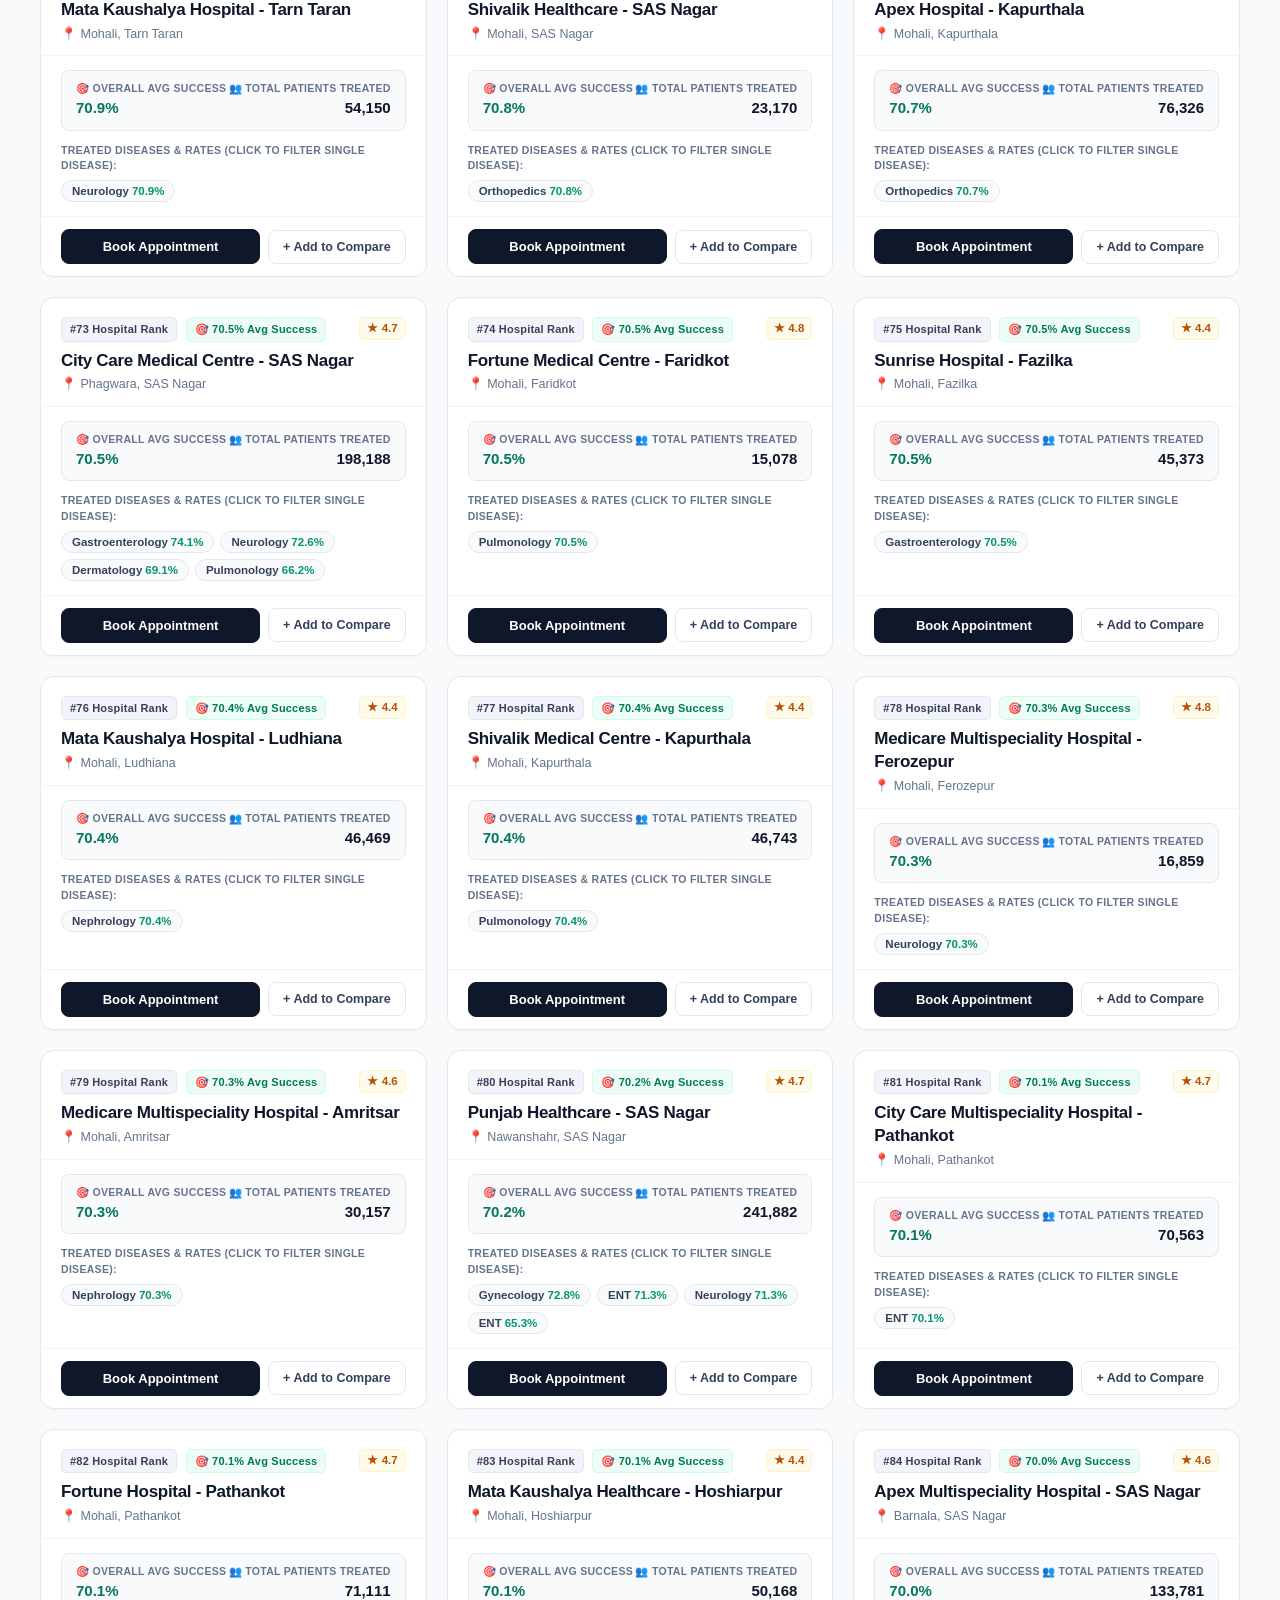
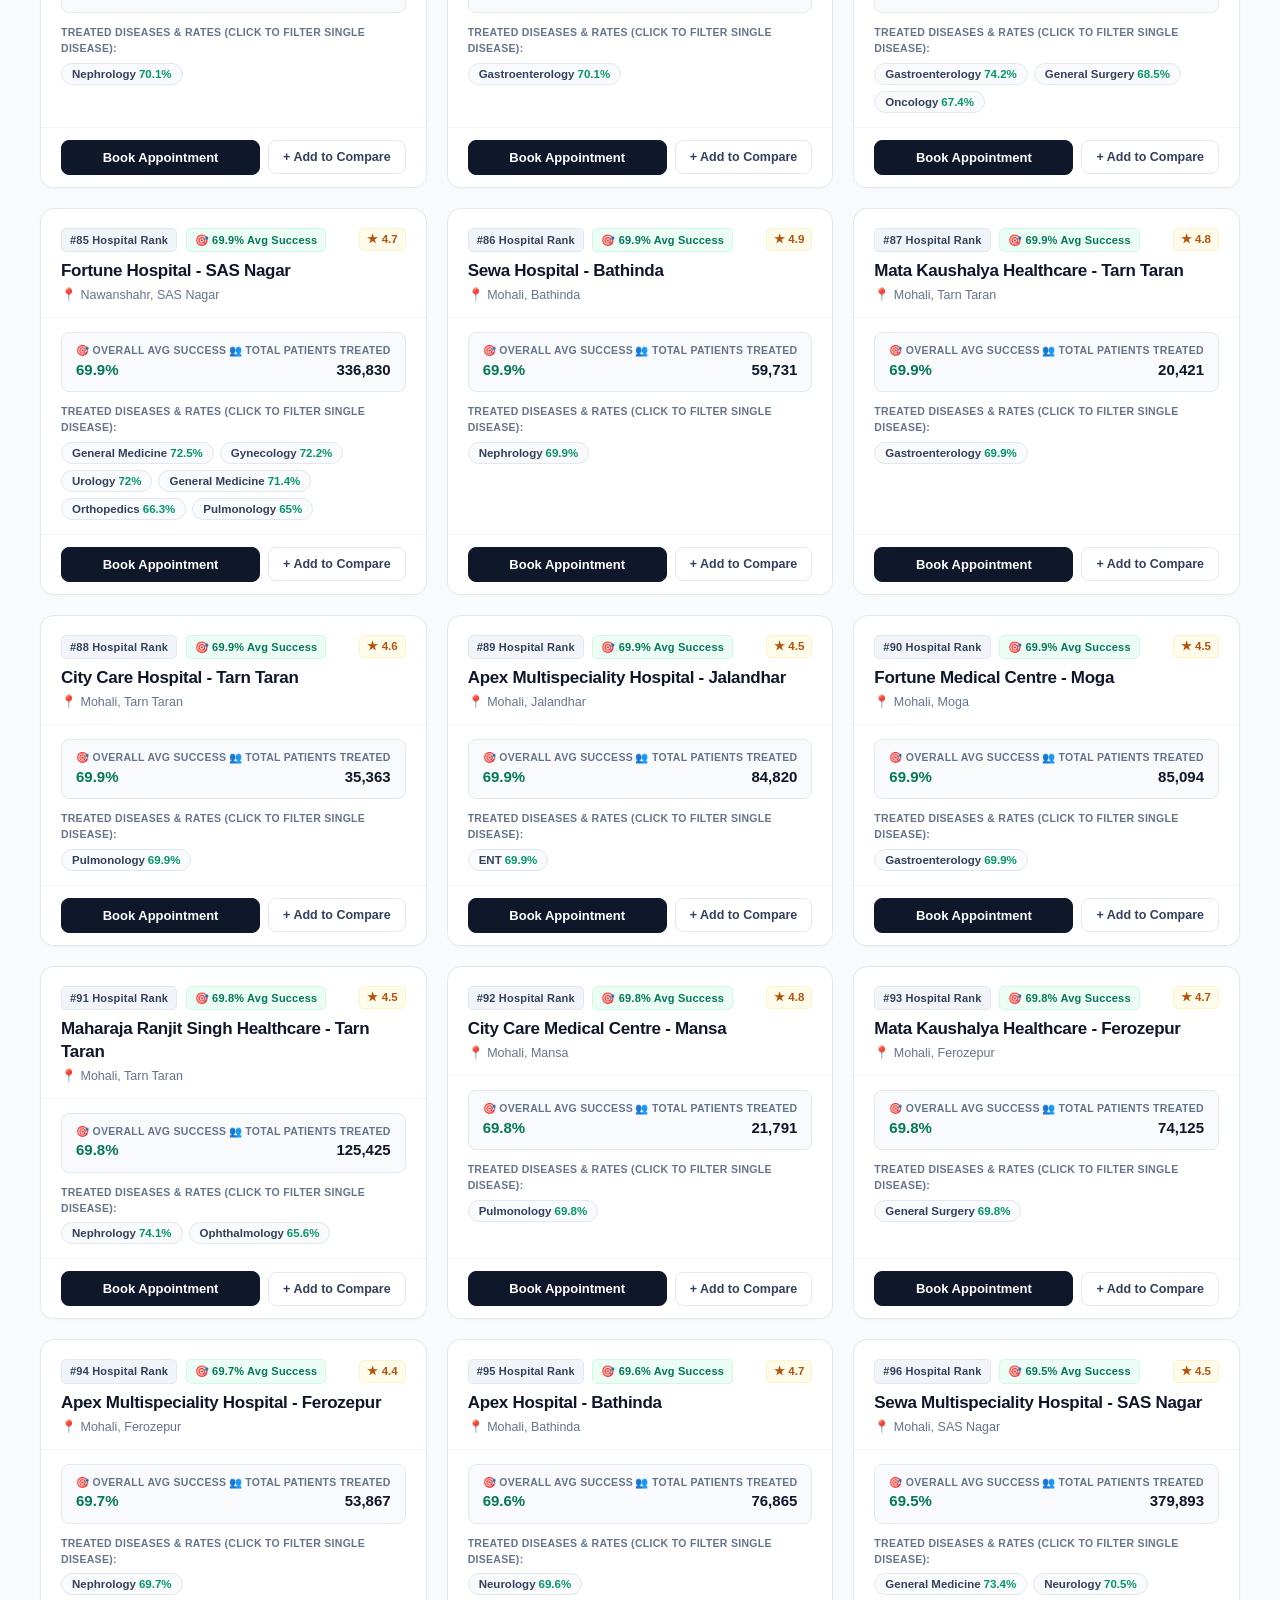
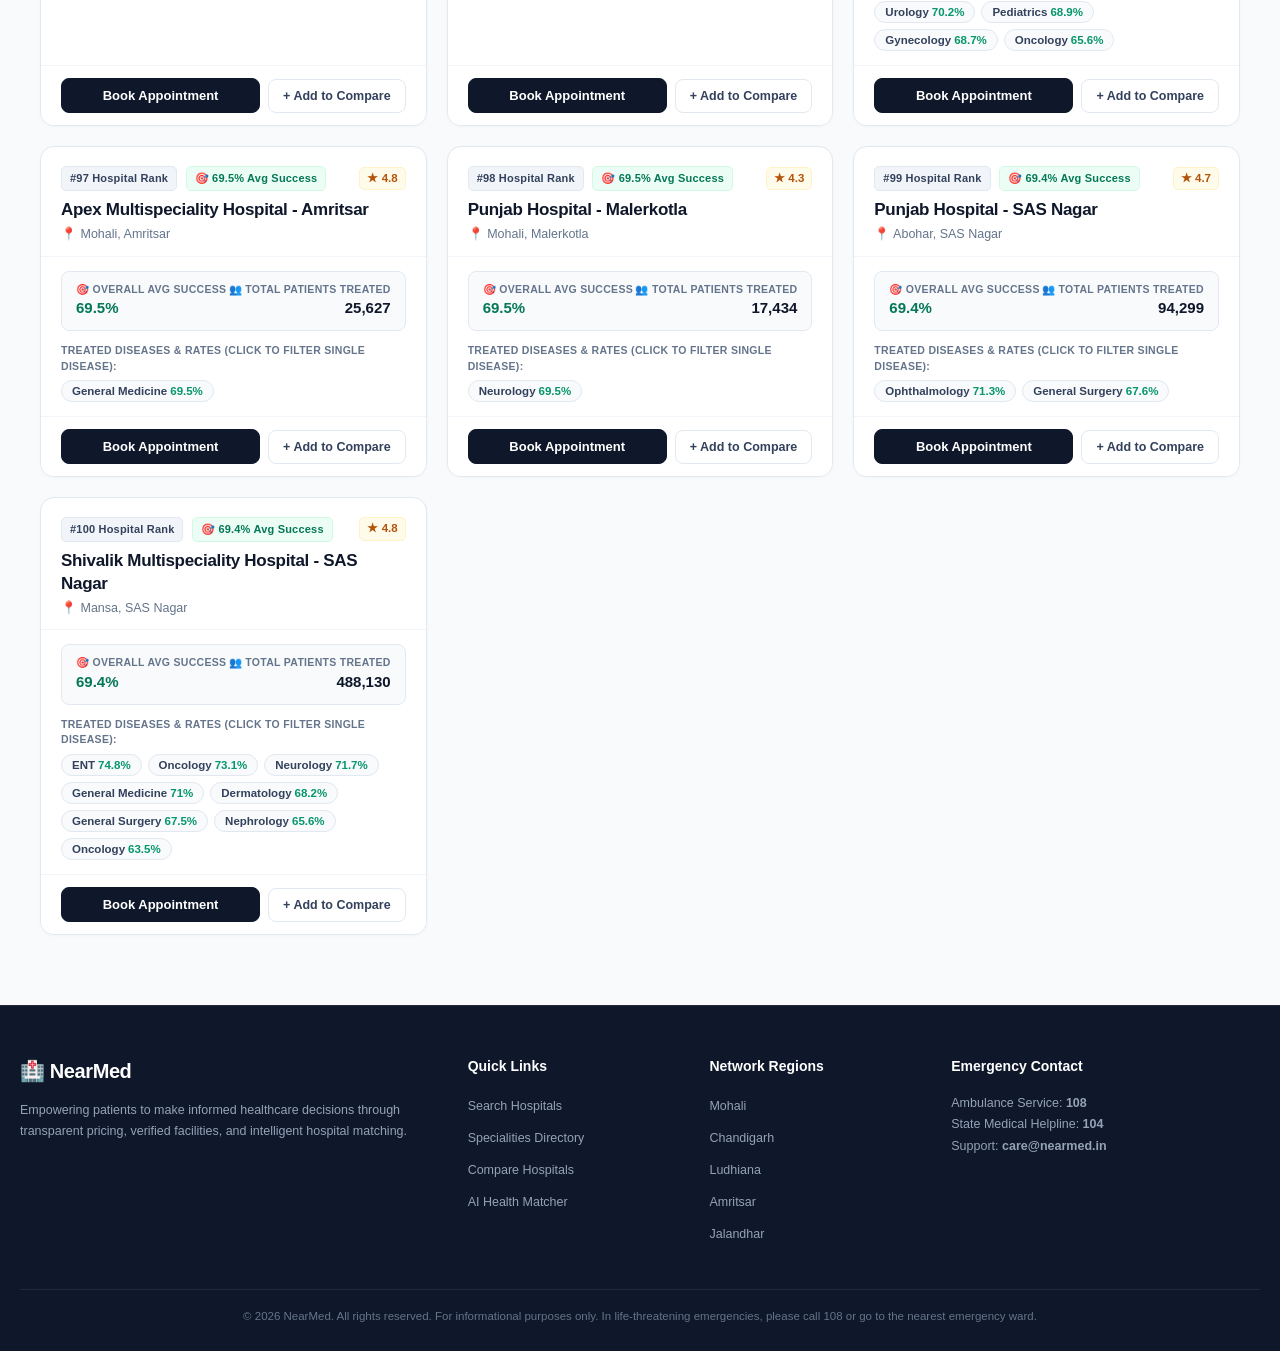
==== commit ca784f6f: "update home.html" ====
--- a/home.html
+++ b/home.html
@@ -161,7 +161,8 @@
                         </div>
 
                         <div class="search-submit-row">
-                            <button type="submit" class="btn-primary-search">
+                            <button type="submit" class="btn-primary-search"
+                                onclick="document.getElementById('hospital-results').scrollIntoView({ behavior: 'smooth' });">
                                 <span>Search Hospitals &amp; Diseases</span>
                             </button>
                             <button type="button" class="btn-reset-search" onclick="resetFilters()">
@@ -219,7 +220,7 @@
         </section>
 
         <!-- Hospitals Section -->
-        <section class="hospitals-section" id="hospitals">
+        <section class="hospitals-section" id="hospital-results">
             <div class="hospitals-toolbar">
                 <div class="results-meta">
                     <h2 id="results-count-heading">Available Hospitals</h2>
@@ -690,12 +691,34 @@
                 }
             }
 
-            // NOTE: applyFilters, resetFilters, filterByCity are defined and exported
-            // by home.js (window.applyFilters = applyFilters at end of file).
-            // Do NOT override them here — home.js handles all client-side filtering
-            // using window.ALL_HOSPITALS for accurate, no-blank-screen results.
-
             document.addEventListener('DOMContentLoaded', () => {
+                // Populate Registered User Info from URL or localStorage
+                const urlParams = new URLSearchParams(window.location.search);
+                let userName = urlParams.get('name');
+                let userCity = urlParams.get('city');
+
+                if (userName) {
+                    localStorage.setItem('user_name', userName);
+                    localStorage.setItem('user_city', userCity);
+                } else {
+                    userName = localStorage.getItem('user_name');
+                    userCity = localStorage.getItem('user_city');
+                }
+
+                if (userName && userName !== "null" && userName !== "undefined") {
+                    const nameElement = document.getElementById('user-display-name');
+                    const cityElement = document.getElementById('user-display-city');
+                    const avatarElement = document.getElementById('user-avatar');
+
+                    if (nameElement) nameElement.innerText = userName;
+                    if (cityElement) cityElement.innerText = '📍 ' + (userCity || 'Mohali');
+
+                    if (avatarElement) {
+                        const initials = userName.split(' ').map(n => n[0]).join('').toUpperCase();
+                        avatarElement.innerText = initials;
+                    }
+                }
+
                 // Booking form: send to server endpoint
                 const bookingForm = document.getElementById('booking-form');
                 if (bookingForm) {
@@ -718,10 +741,6 @@
                 // Expose server-side helpers globally (used by quick prompts)
                 window.fetchHospitalsFromServer = fetchHospitalsFromServer;
                 window.sendAssistantMessageToServer = sendAssistantMessageToServer;
-
-                // NOTE: Initial hospital load is handled by home.js → loadHospitalDataset()
-                // which fetches from the server API or falls back to the CSV file.
-                // home.js's DOMContentLoaded listener runs first (script tag before this inline block).
             });
         })();
     </script>
--- a/home.css
+++ b/home.css
@@ -37,7 +37,7 @@
         box-shadow: 0 0 0 0 rgba(255, 255, 255, 0.7);
     }
     50% {
-        box-shadow: 0 0 0 6px rgba(255, 255, 255, 0);
+        box-shadow: 0 0 0 6px rgba(95, 85, 248, 0);
     }
 }
 
@@ -48,7 +48,7 @@
     }
     50% {
         transform: translateY(-4px);
-        box-shadow: 0 12px 28px rgba(15, 23, 42, 0.28);
+        box-shadow: 0 12px 28px rgba(88, 128, 220, 0.28);
     }
 }
 
@@ -129,7 +129,7 @@
     font-size: 12.5px;
     position: relative;
     z-index: 101;
-    border-bottom: 1px solid rgba(0, 0, 0, 0.1);
+    border-bottom: 1px solid rgba(82, 130, 233, 0.1);
 }
 
 .emergency-content {
@@ -190,7 +190,7 @@
     position: sticky;
     top: 0;
     z-index: 90;
-    box-shadow: 0 1px 3px rgba(0, 0, 0, 0.02);
+    box-shadow: 0 1px 3px rgba(131, 87, 242, 0.02);
     transition: all 0.25s ease;
 }
 
@@ -219,7 +219,7 @@
 
 .logo:hover {
     transform: scale(1.04);
-    color: #1e293b;
+    color: #789cd8;
 }
 
 .logo-icon {
@@ -268,16 +268,16 @@
 .nav-links a:hover,
 .nav-links .nav-btn:hover {
     transform: scale(1.06) translateY(-1px);
-    color: #0f172a;
+    color: #688fec;
     background: #f1f5f9;
     border-color: #e2e8f0;
-    box-shadow: 0 2px 8px rgba(15, 23, 42, 0.04);
+    box-shadow: 0 2px 8px rgba(104, 147, 246, 0.04);
 }
 
 /* ACTIVE STATE: Calm Deep Navy */
 .nav-links a.active,
 .nav-links .nav-btn.active {
-    background: #0f172a;
+    background: #7299f3;
     color: #ffffff !important;
     border-color: #0f172a;
     box-shadow: 0 3px 12px rgba(15, 23, 42, 0.18);
@@ -298,7 +298,7 @@
 }
 
 .badge-ai {
-    background: #0f172a;
+    background: #304a86;
     color: #ffffff;
     font-size: 10px;
     padding: 2px 7px;
@@ -328,7 +328,7 @@
 /* Compare Counter Tab Button with Hover Zoom */
 .compare-nav-btn {
     background: #ffffff;
-    color: #0f172a;
+    color: #5c86e9;
     border: 1px solid #e2e8f0;
     padding: 7px 16px;
     border-radius: 20px;
@@ -443,13 +443,13 @@
    Hero & Advanced Search Section (Architectural Nordic)
 ------------------------------------ */
 .hero-section {
-    background: #0f172a;
+    background: #5682f1;
     background-image: radial-gradient(at 100% 0%, rgba(30, 58, 138, 0.22) 0px, transparent 55%),
                       radial-gradient(at 0% 100%, rgba(15, 23, 42, 0.95) 0px, transparent 55%);
     border-radius: 20px;
     color: #ffffff;
     padding: 44px 38px;
-    box-shadow: 0 12px 35px -8px rgba(15, 23, 42, 0.15);
+    box-shadow: 0 12px 35px -8px rgba(17, 20, 27, 0.15);
     margin-bottom: 35px;
     position: relative;
     overflow: hidden;
@@ -513,7 +513,7 @@
     background: #ffffff;
     border-radius: 14px;
     padding: 20px 22px;
-    box-shadow: 0 10px 30px rgba(0, 0, 0, 0.15);
+    box-shadow: 0 10px 30px rgba(91, 114, 243, 0.15);
     color: #0f172a;
     border: 1px solid #e2e8f0;
 }
@@ -562,7 +562,7 @@
     border-radius: 8px;
     font-size: 13.5px;
     background: #f8fafc;
-    color: #0f172a;
+    color: #6489e1;
     outline: none;
     transition: all 0.2s ease;
 }
@@ -571,7 +571,7 @@
 .input-with-icon select:focus {
     border-color: #0f172a;
     background: #ffffff;
-    box-shadow: 0 0 0 3px rgba(15, 23, 42, 0.08);
+    box-shadow: 0 0 0 3px rgba(107, 143, 227, 0.08);
 }
 
 .search-submit-row {
@@ -583,7 +583,7 @@
 
 /* Primary Search Button with Hover Zoom */
 .btn-primary-search {
-    background: #0f172a;
+    background: #638cec;
     color: #ffffff;
     border: 1px solid #0f172a;
     padding: 11px 28px;
@@ -600,7 +600,7 @@
 .btn-primary-search:hover {
     transform: scale(1.04) translateY(-1px);
     background: #1e293b;
-    box-shadow: 0 6px 16px rgba(15, 23, 42, 0.2);
+    box-shadow: 0 6px 16px rgba(68, 103, 186, 0.2);
 }
 
 .btn-primary-search:active {
@@ -648,7 +648,7 @@
 
 .section-header h2 {
     font-size: 20px;
-    color: #0f172a;
+    color: #4f6fb9;
     font-weight: 800;
     letter-spacing: -0.3px;
 }
